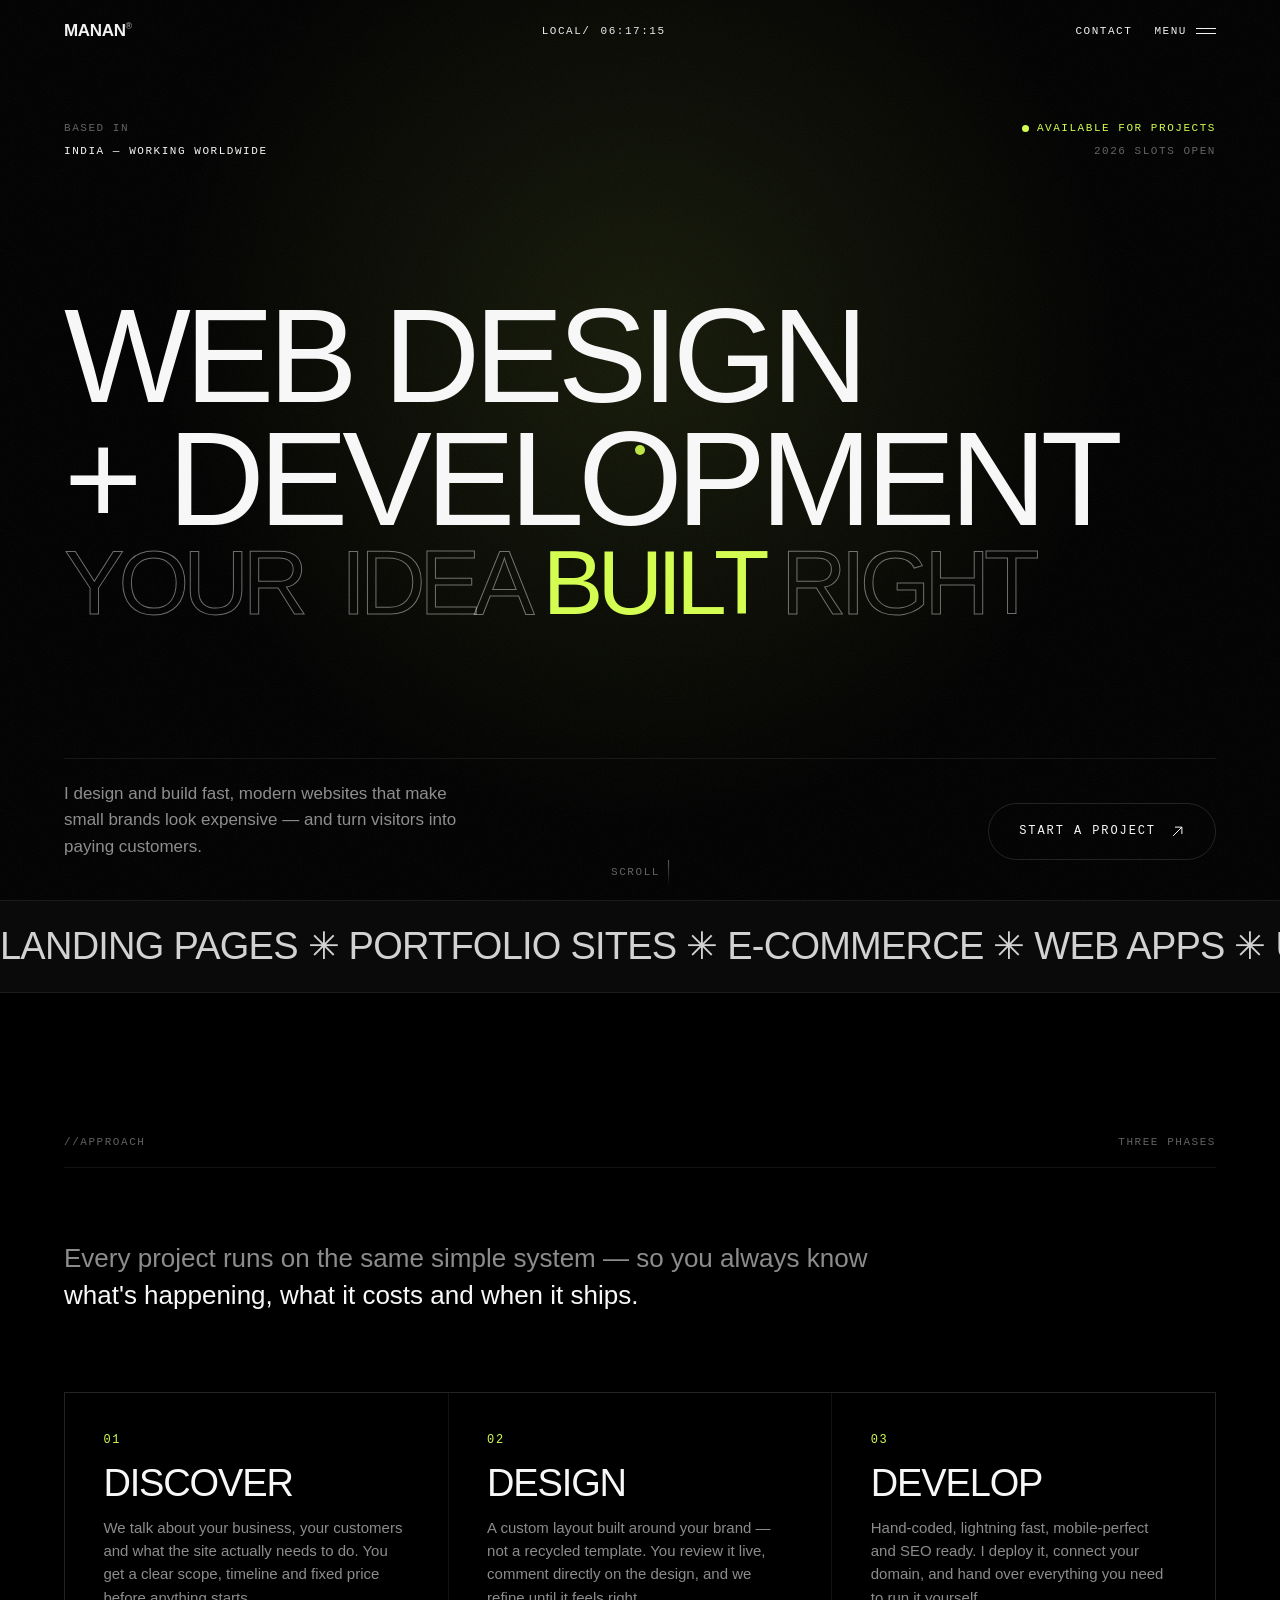
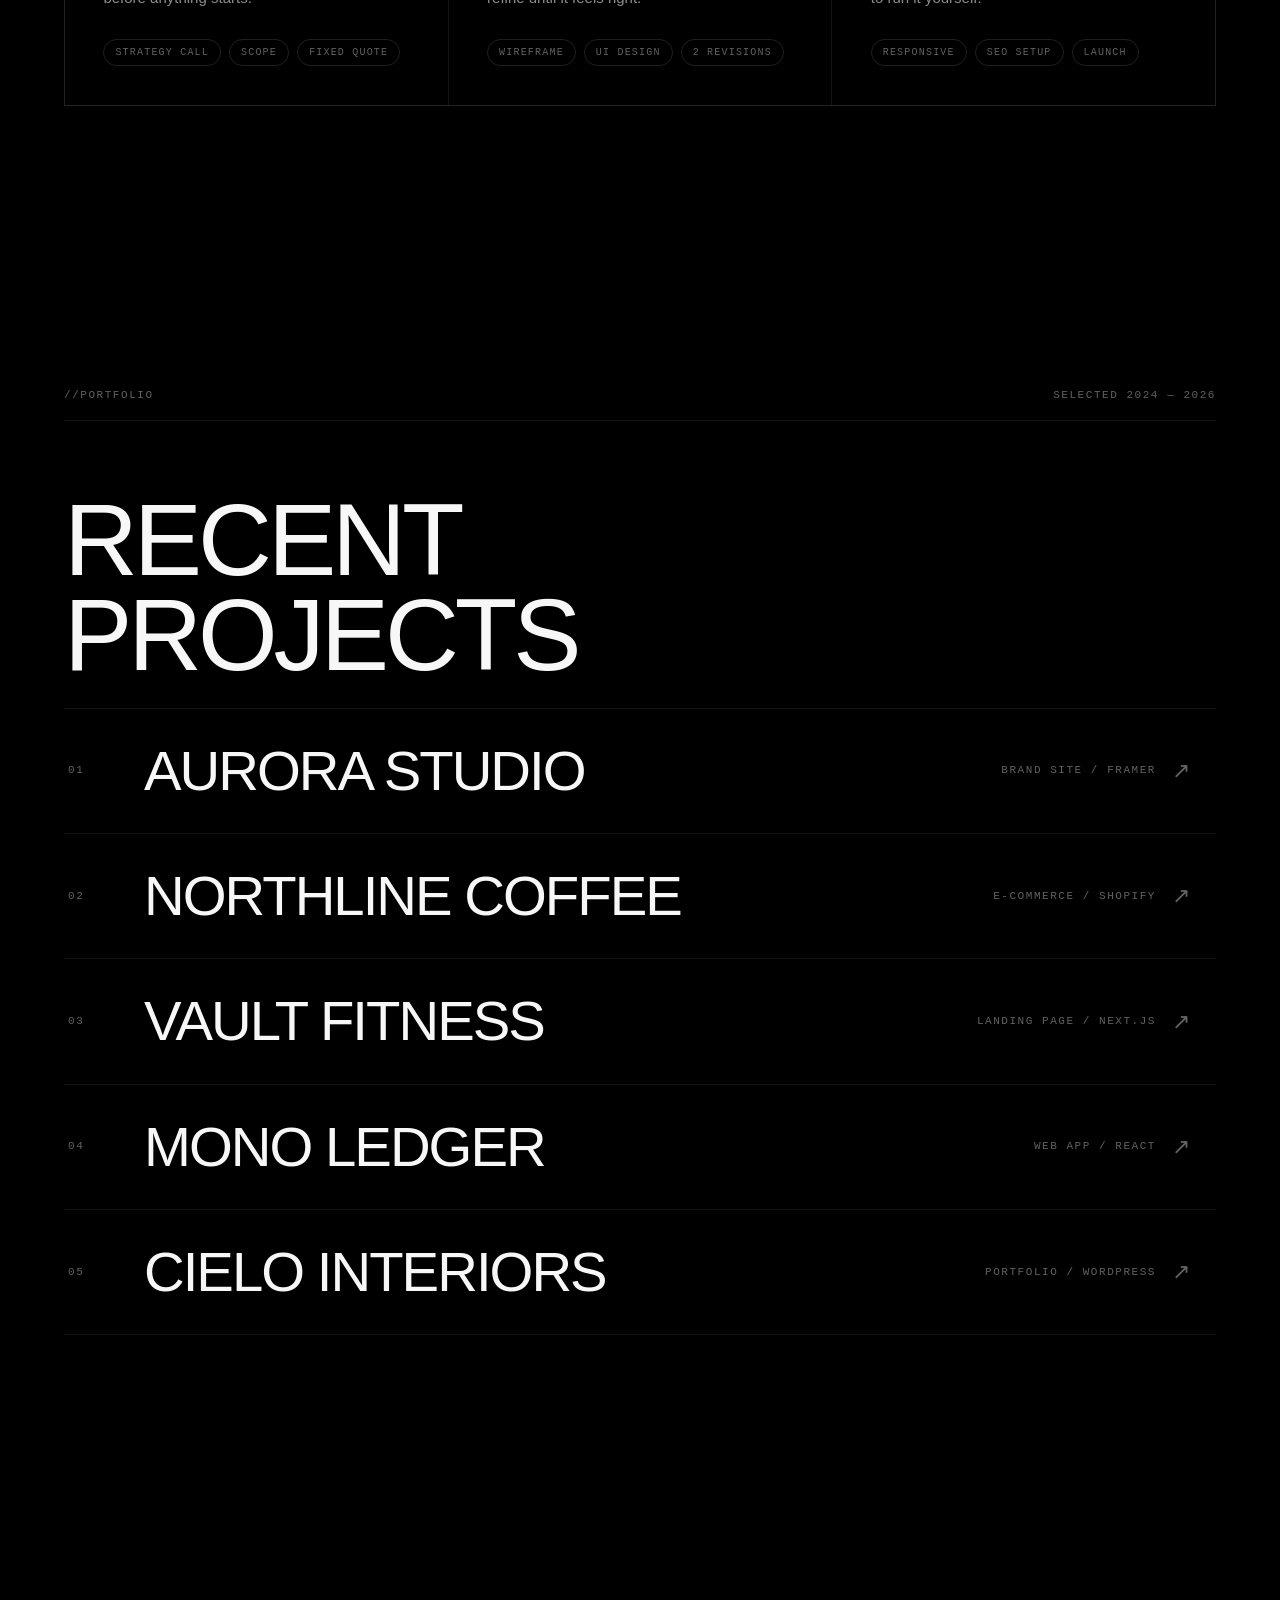
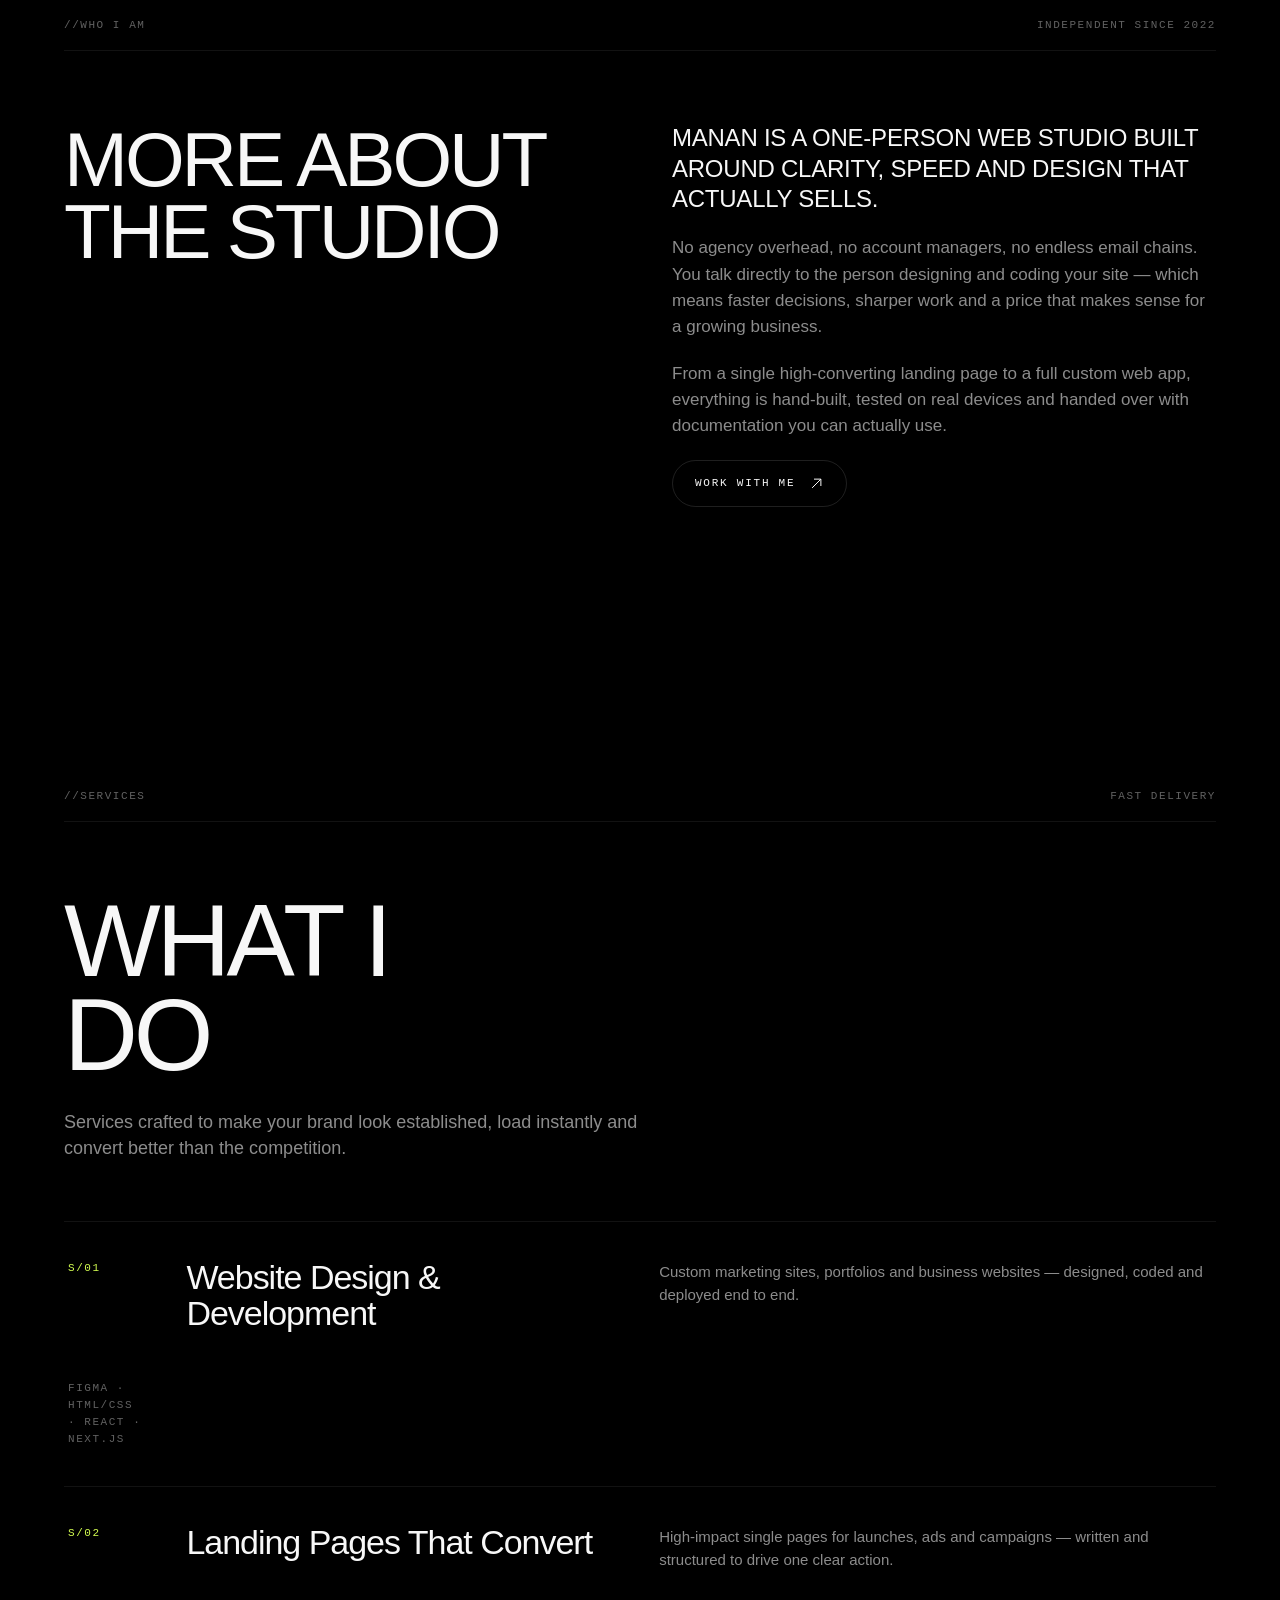
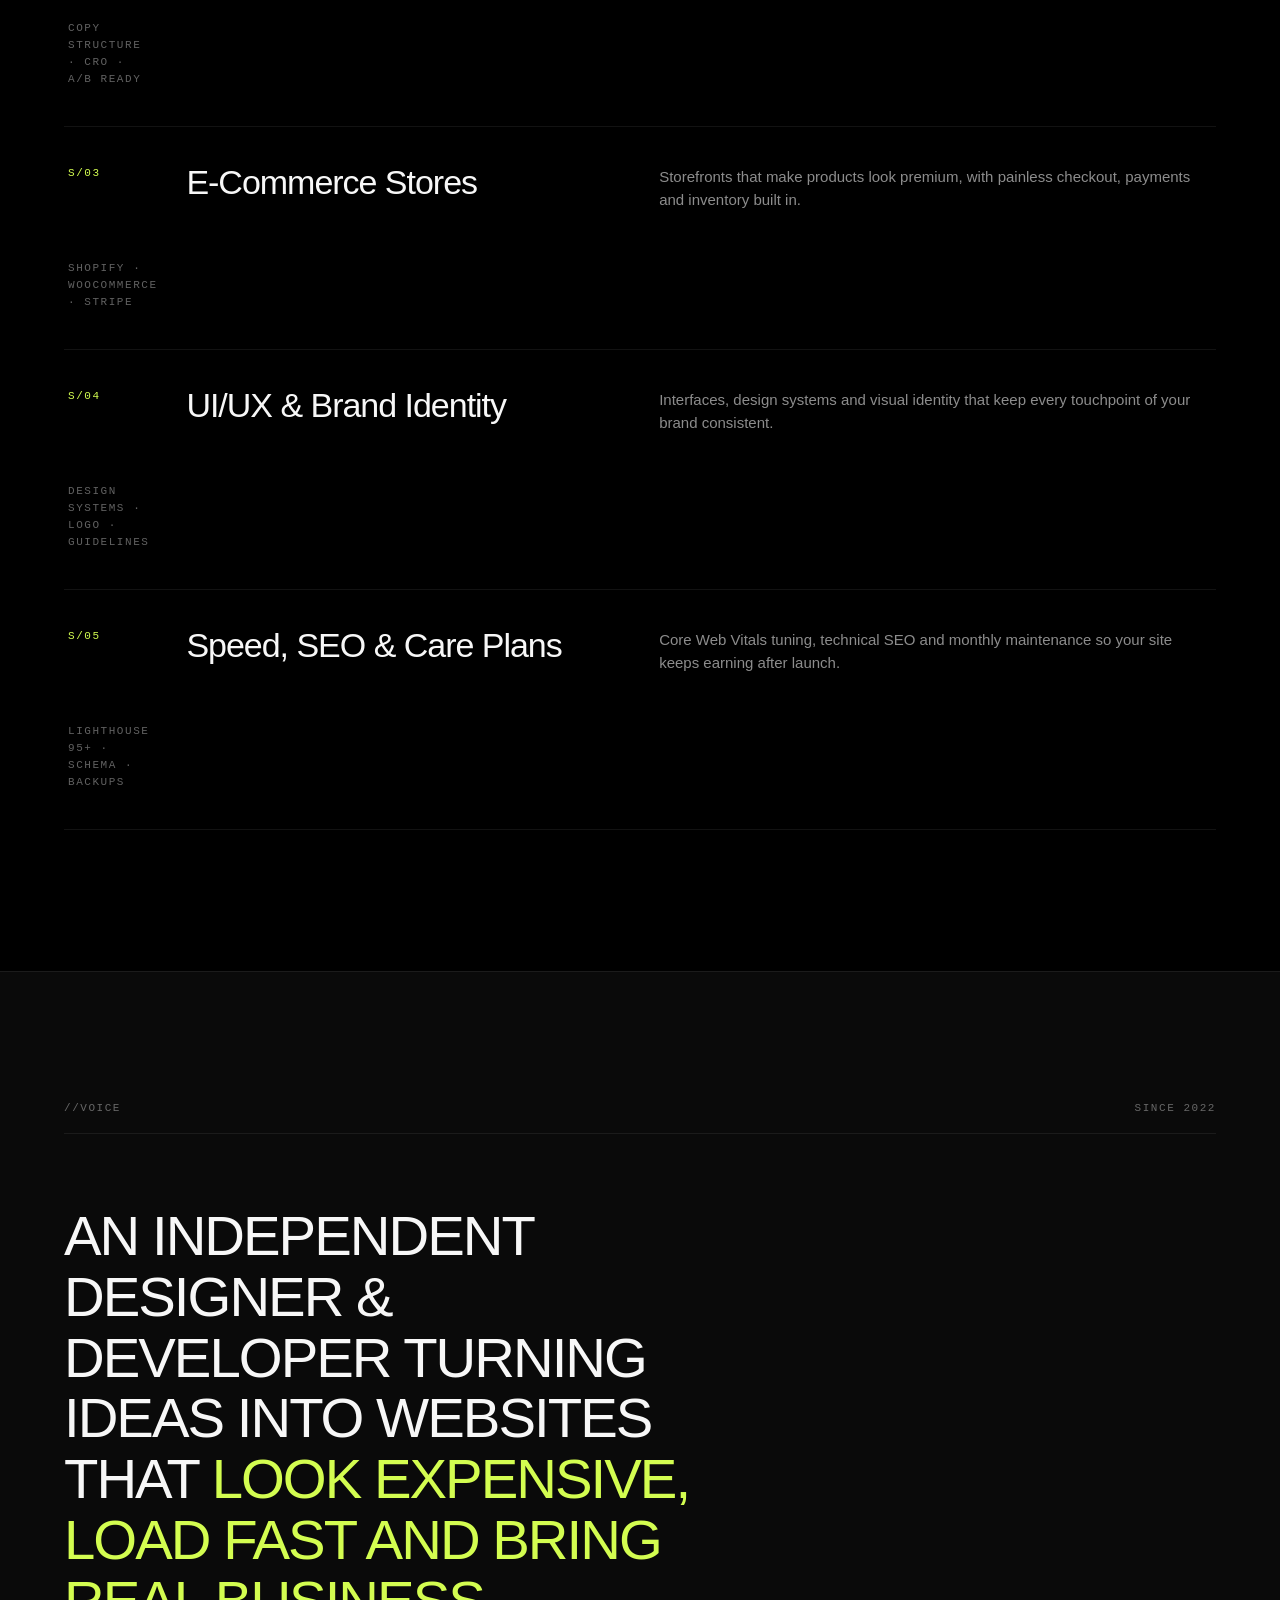
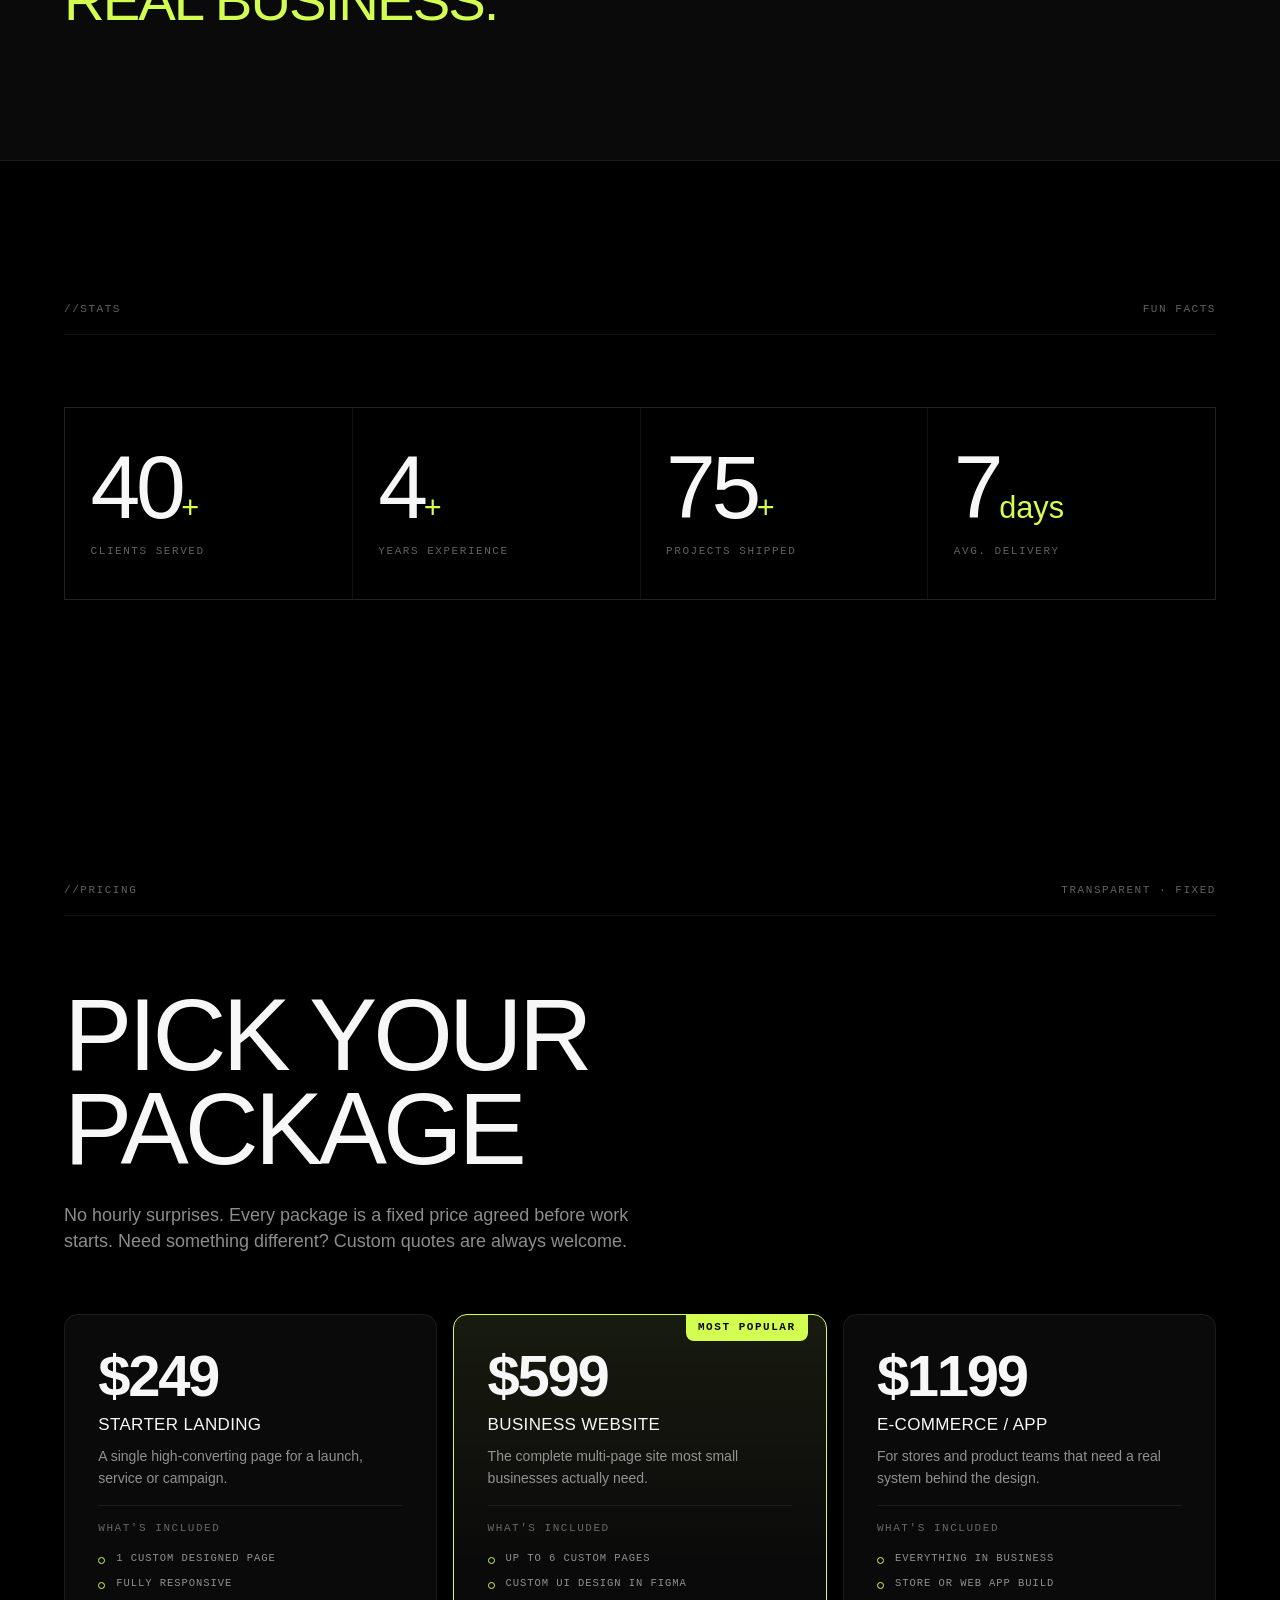
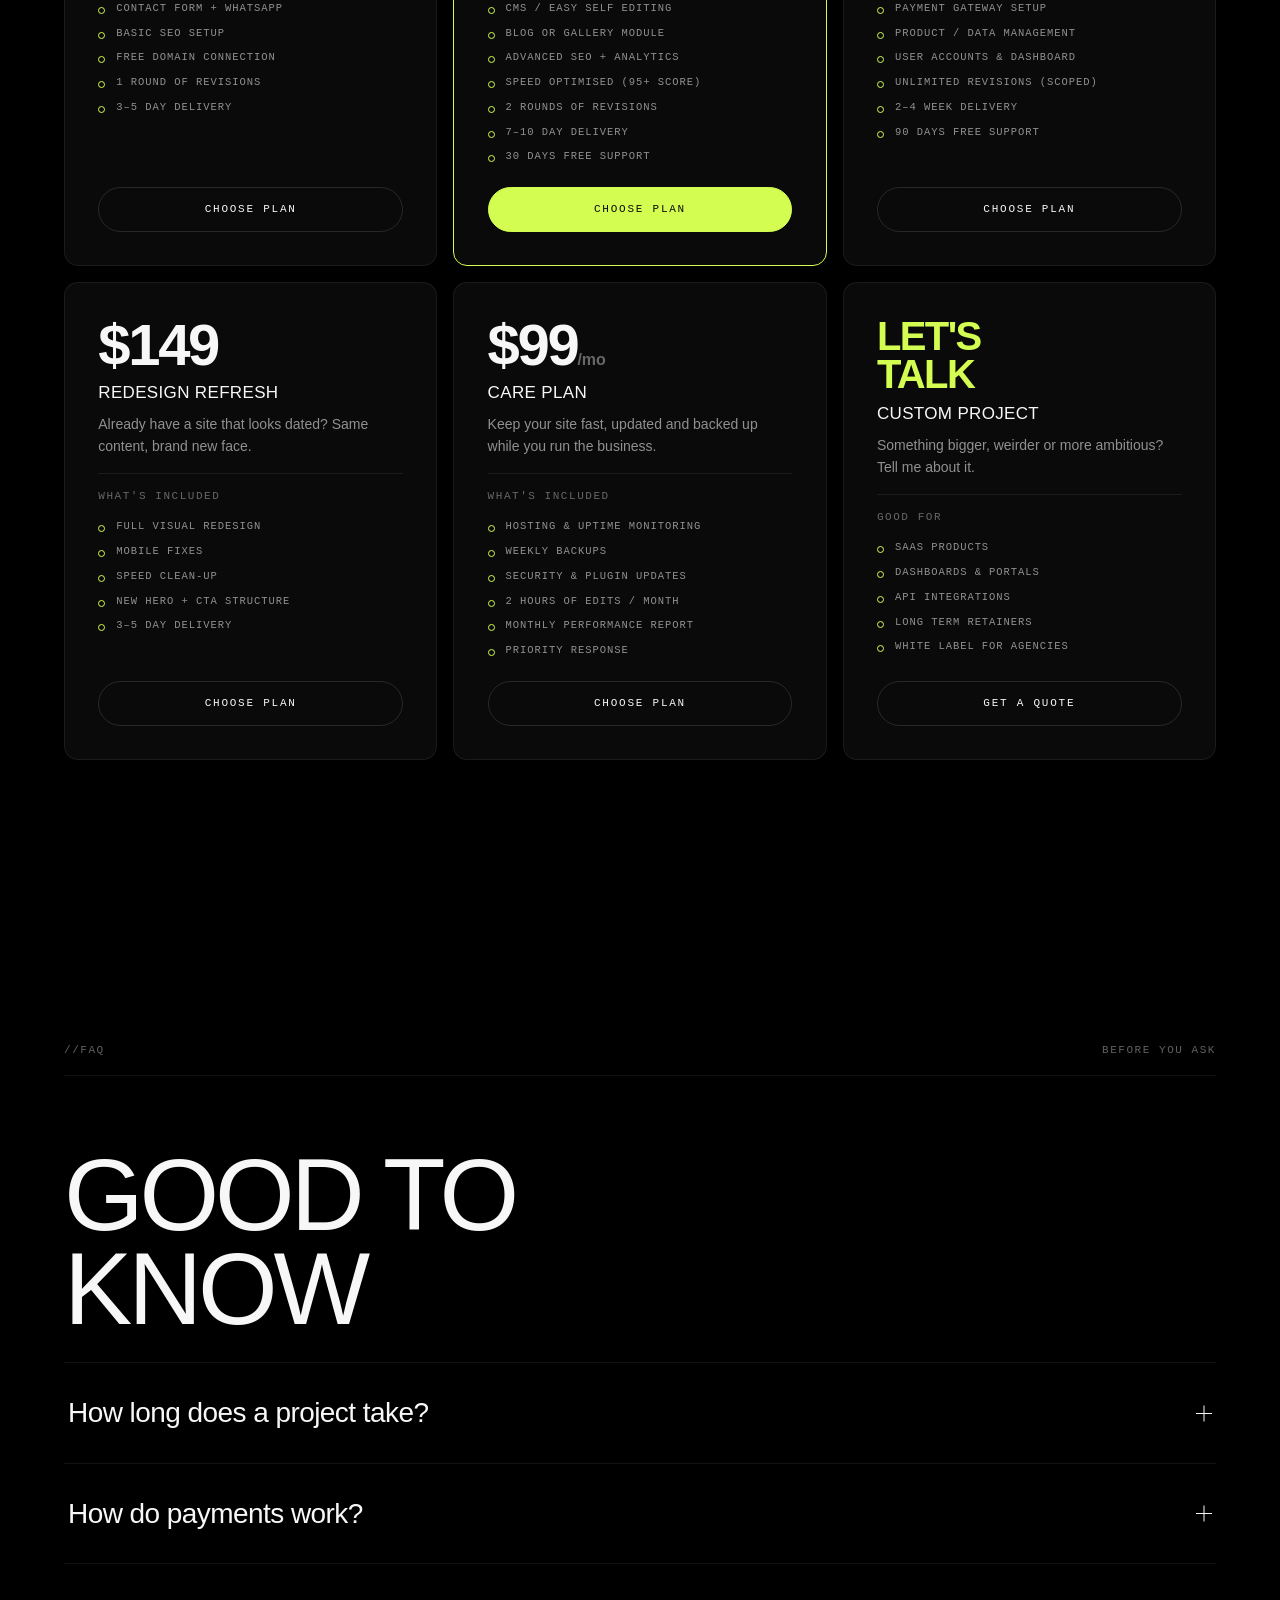
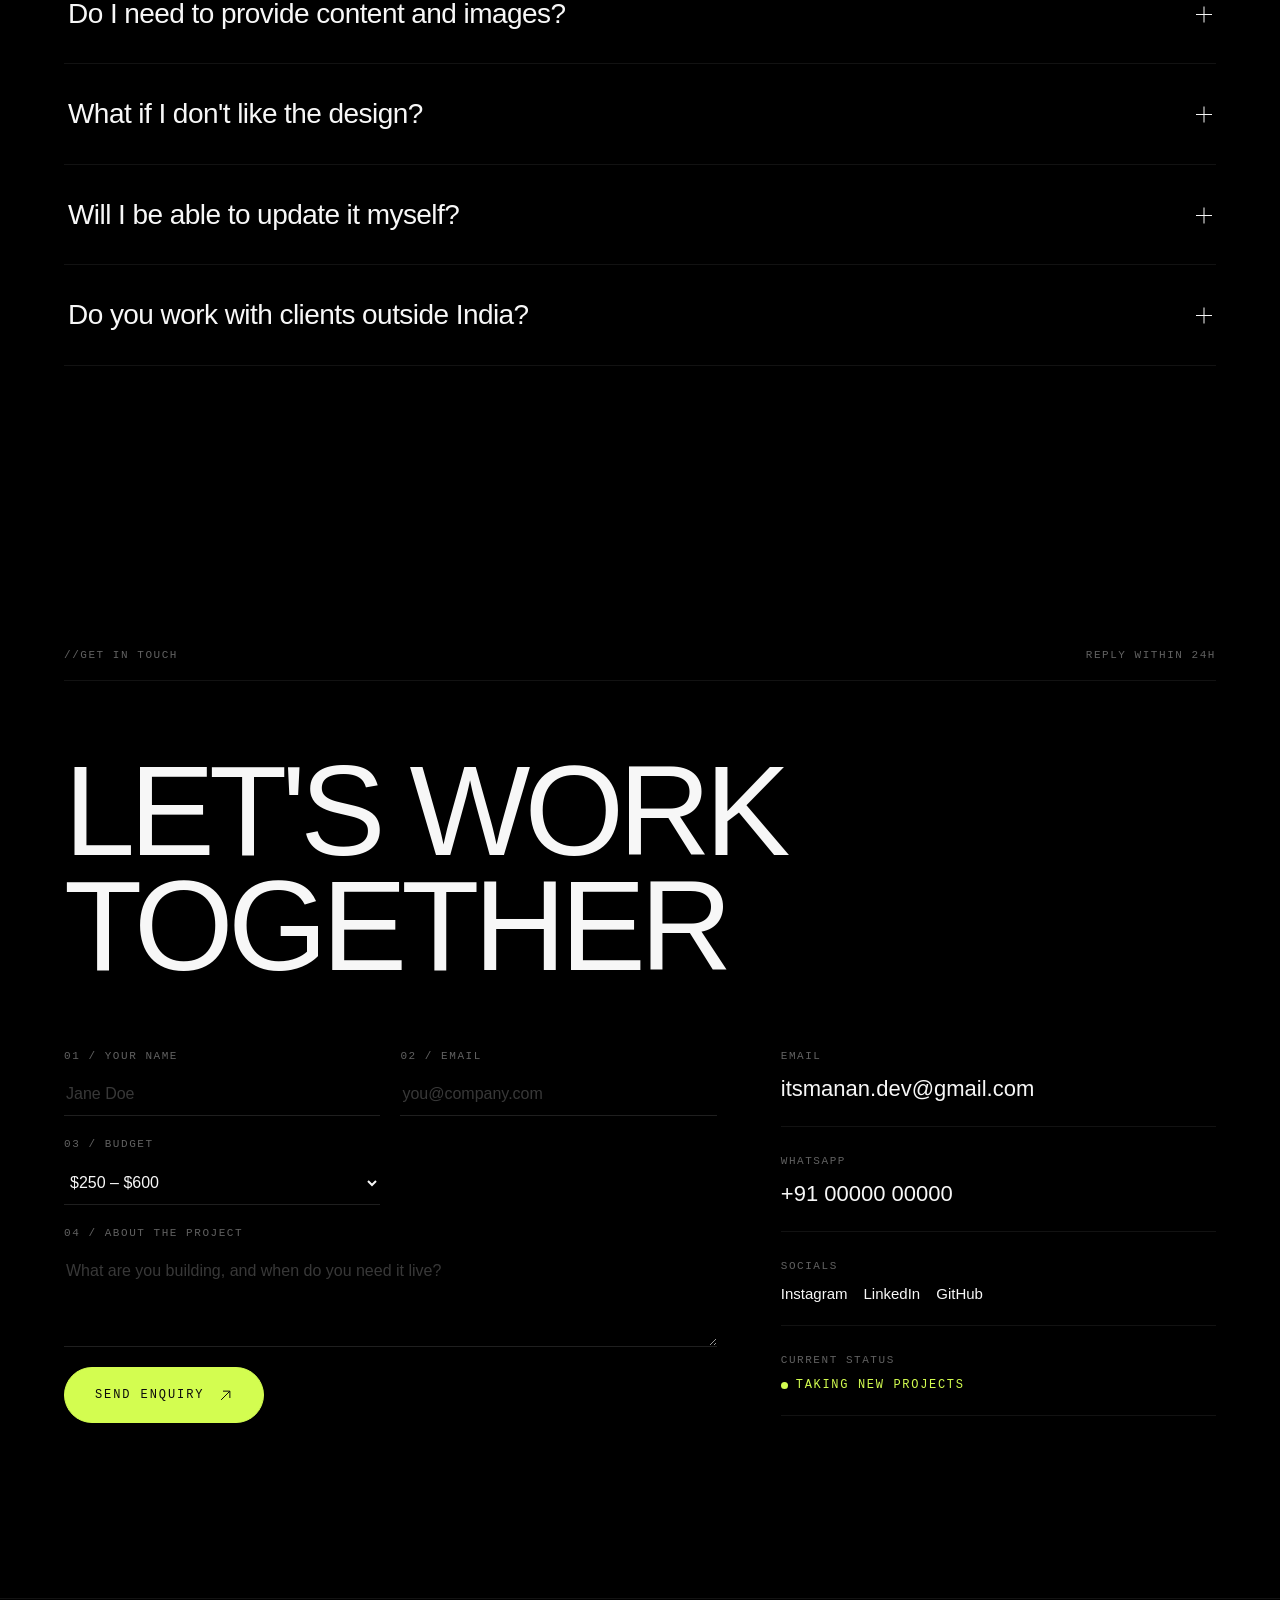
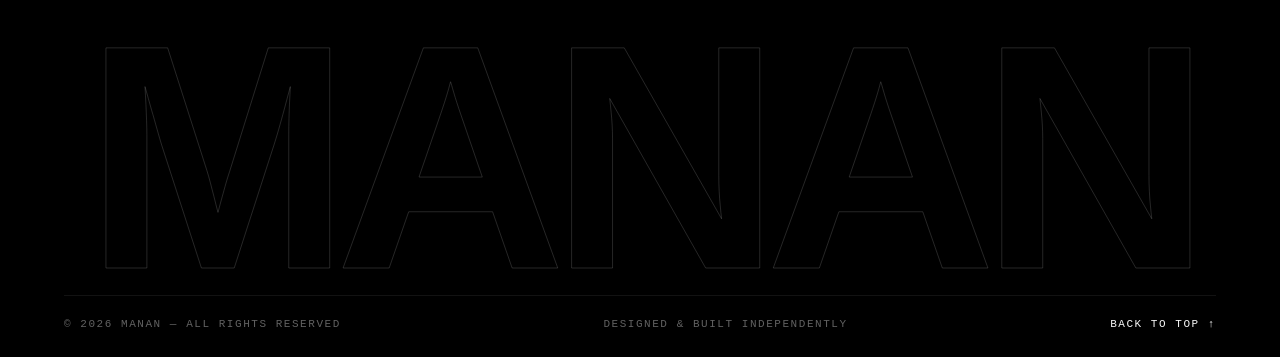
==== index.html @ 70798528 "Add SVG monogram favicon Inline data-URI icon, no extra request. Uses the accent colour so the brows" ====
<!DOCTYPE html>
<html lang="en">
<head>
<meta charset="UTF-8" />
<meta name="viewport" content="width=device-width, initial-scale=1" />
<title>MANAN — Web Design + Development Studio</title>
<meta name="description" content="Independent web design and development studio. Custom websites, landing pages and web apps built to convert. Available for freelance projects worldwide." />
<meta name="theme-color" content="#000000" />
<link rel="icon" href="data:image/svg+xml,%3Csvg xmlns='http://www.w3.org/2000/svg' viewBox='0 0 100 100'%3E%3Crect width='100' height='100' rx='22' fill='%23000000'/%3E%3Cpath d='M22 74V26l28 32 28-32v48' fill='none' stroke='%23d3fd50' stroke-width='11' stroke-linejoin='round' stroke-linecap='round'/%3E%3C/svg%3E" />

<!-- Open Graph / social preview -->
<meta property="og:title" content="MANAN — Web Design + Development Studio" />
<meta property="og:description" content="Custom websites, landing pages and web apps built to convert. Available for freelance projects worldwide." />
<meta property="og:type" content="website" />

<link rel="preconnect" href="https://api.fontshare.com" />
<link rel="stylesheet" href="https://api.fontshare.com/v2/css?f[]=clash-display@400,500,600,700&f[]=satoshi@300,400,500,700&display=swap" />
<link rel="stylesheet" href="css/style.css" />
</head>
<body>

<!-- ══════════════ PRELOADER ══════════════ -->
<div class="preloader" id="preloader">
  <div class="preloader__inner">
    <span class="preloader__label">LOADING EXPERIENCE</span>
    <span class="preloader__count" id="preCount">0</span>
  </div>
  <div class="preloader__bar"><i id="preBar"></i></div>
</div>

<!-- ══════════════ CUSTOM CURSOR ══════════════ -->
<div class="cursor" id="cursor"><span id="cursorLabel"></span></div>

<!-- ══════════════ NAV ══════════════ -->
<header class="nav" id="nav">
  <div class="nav__left">
    <a href="#home" class="brand" data-cursor="home">MANAN<span>®</span></a>
  </div>
  <div class="nav__mid">
    <span class="mono">LOCAL/</span>
    <span class="mono" id="clock">00:00:00</span>
  </div>
  <div class="nav__right">
    <a href="#contact" class="nav__cta mono">CONTACT</a>
    <button class="menu-btn" id="menuBtn" aria-label="Open menu">
      <span class="mono menu-btn__txt">MENU</span>
      <span class="menu-btn__bars"><i></i><i></i></span>
    </button>
  </div>
</header>

<!-- ══════════════ FULLSCREEN MENU ══════════════ -->
<div class="menu" id="menu">
  <nav class="menu__list">
    <a href="#home"     class="menu__link"><span class="mono">01</span> HOME</a>
    <a href="#approach" class="menu__link"><span class="mono">02</span> APPROACH</a>
    <a href="#work"     class="menu__link"><span class="mono">03</span> WORK</a>
    <a href="#services" class="menu__link"><span class="mono">04</span> SERVICES</a>
    <a href="#pricing"  class="menu__link"><span class="mono">05</span> PRICING</a>
    <a href="#contact"  class="menu__link"><span class="mono">06</span> CONTACT</a>
  </nav>
  <div class="menu__foot">
    <div>
      <p class="mono dim">GET IN TOUCH</p>
      <a href="mailto:itsmanan.dev@gmail.com" class="menu__mail">itsmanan.dev@gmail.com</a>
    </div>
    <div class="menu__socials">
      <a href="#" target="_blank" rel="noopener">INSTAGRAM</a>
      <a href="#" target="_blank" rel="noopener">LINKEDIN</a>
      <a href="#" target="_blank" rel="noopener">GITHUB</a>
      <a href="#" target="_blank" rel="noopener">DRIBBBLE</a>
    </div>
  </div>
</div>

<main>

<!-- ══════════════ HERO ══════════════ -->
<section class="hero" id="home">
  <div class="hero__grain"></div>
  <div class="hero__glow"></div>

  <div class="hero__meta">
    <div class="hero__meta-item">
      <span class="mono dim">BASED IN</span>
      <span class="mono">INDIA — WORKING WORLDWIDE</span>
    </div>
    <div class="hero__meta-item hero__meta-item--right">
      <span class="status"><i></i>AVAILABLE FOR PROJECTS</span>
      <span class="mono dim">2026 SLOTS OPEN</span>
    </div>
  </div>

  <h1 class="hero__title">
    <span class="line"><span class="line__in">WEB DESIGN</span></span>
    <span class="line"><span class="line__in">+ DEVELOPMENT</span></span>
    <span class="line line--out"><span class="line__in">YOUR&nbsp; IDEA <em>BUILT</em> RIGHT</span></span>
  </h1>

  <div class="hero__bottom">
    <p class="hero__blurb reveal">
      I design and build fast, modern websites that make small brands look
      expensive — and turn visitors into paying customers.
    </p>
    <a href="#contact" class="btn btn--big" data-cursor="let's talk">
      <span>START A PROJECT</span>
      <svg viewBox="0 0 24 24" fill="none"><path d="M5 19L19 5M19 5H8M19 5v11" stroke="currentColor" stroke-width="1.6"/></svg>
    </a>
  </div>

  <div class="scroll-hint mono">SCROLL <i></i></div>
</section>

<!-- ══════════════ MARQUEE ══════════════ -->
<div class="marquee" aria-hidden="true">
  <div class="marquee__track">
    <span>LANDING PAGES ✳ PORTFOLIO SITES ✳ E‑COMMERCE ✳ WEB APPS ✳ UI/UX DESIGN ✳ SEO &amp; SPEED ✳ MAINTENANCE ✳</span>
    <span>LANDING PAGES ✳ PORTFOLIO SITES ✳ E‑COMMERCE ✳ WEB APPS ✳ UI/UX DESIGN ✳ SEO &amp; SPEED ✳ MAINTENANCE ✳</span>
  </div>
</div>

<!-- ══════════════ APPROACH ══════════════ -->
<section class="section approach" id="approach">
  <div class="sec-head">
    <span class="mono dim">//APPROACH</span>
    <span class="mono dim">THREE PHASES</span>
  </div>

  <p class="lead reveal">
    Every project runs on the same simple system — so you always know
    <em>what's happening, what it costs and when it ships.</em>
  </p>

  <div class="phases">
    <article class="phase reveal" data-cursor="01">
      <span class="phase__num mono">01</span>
      <h3>DISCOVER</h3>
      <p>We talk about your business, your customers and what the site actually needs to do. You get a clear scope, timeline and fixed price before anything starts.</p>
      <ul class="phase__tags"><li>STRATEGY CALL</li><li>SCOPE</li><li>FIXED QUOTE</li></ul>
    </article>
    <article class="phase reveal" data-cursor="02">
      <span class="phase__num mono">02</span>
      <h3>DESIGN</h3>
      <p>A custom layout built around your brand — not a recycled template. You review it live, comment directly on the design, and we refine until it feels right.</p>
      <ul class="phase__tags"><li>WIREFRAME</li><li>UI DESIGN</li><li>2 REVISIONS</li></ul>
    </article>
    <article class="phase reveal" data-cursor="03">
      <span class="phase__num mono">03</span>
      <h3>DEVELOP</h3>
      <p>Hand-coded, lightning fast, mobile-perfect and SEO ready. I deploy it, connect your domain, and hand over everything you need to run it yourself.</p>
      <ul class="phase__tags"><li>RESPONSIVE</li><li>SEO SETUP</li><li>LAUNCH</li></ul>
    </article>
  </div>
</section>

<!-- ══════════════ WORK ══════════════ -->
<section class="section work" id="work">
  <div class="sec-head">
    <span class="mono dim">//PORTFOLIO</span>
    <span class="mono dim">SELECTED 2024 — 2026</span>
  </div>
  <h2 class="sec-title reveal">RECENT<br>PROJECTS</h2>

  <div class="projects" id="projects">
    <a href="#contact" class="project reveal" data-img="1">
      <span class="project__idx mono">01</span>
      <span class="project__name">Aurora Studio</span>
      <span class="project__tag mono">BRAND SITE / FRAMER</span>
      <span class="project__arrow">↗</span>
    </a>
    <a href="#contact" class="project reveal" data-img="2">
      <span class="project__idx mono">02</span>
      <span class="project__name">Northline Coffee</span>
      <span class="project__tag mono">E‑COMMERCE / SHOPIFY</span>
      <span class="project__arrow">↗</span>
    </a>
    <a href="#contact" class="project reveal" data-img="3">
      <span class="project__idx mono">03</span>
      <span class="project__name">Vault Fitness</span>
      <span class="project__tag mono">LANDING PAGE / NEXT.JS</span>
      <span class="project__arrow">↗</span>
    </a>
    <a href="#contact" class="project reveal" data-img="4">
      <span class="project__idx mono">04</span>
      <span class="project__name">Mono Ledger</span>
      <span class="project__tag mono">WEB APP / REACT</span>
      <span class="project__arrow">↗</span>
    </a>
    <a href="#contact" class="project reveal" data-img="5">
      <span class="project__idx mono">05</span>
      <span class="project__name">Cielo Interiors</span>
      <span class="project__tag mono">PORTFOLIO / WORDPRESS</span>
      <span class="project__arrow">↗</span>
    </a>
  </div>

  <!-- floating hover preview -->
  <div class="proj-preview" id="projPreview"><div class="proj-preview__inner"></div></div>
</section>

<!-- ══════════════ ABOUT ══════════════ -->
<section class="section about" id="about">
  <div class="sec-head">
    <span class="mono dim">//WHO I AM</span>
    <span class="mono dim">INDEPENDENT SINCE 2022</span>
  </div>

  <div class="about__grid">
    <h2 class="about__title reveal">MORE ABOUT<br>THE STUDIO</h2>
    <div class="about__body">
      <p class="reveal"><strong>MANAN IS A ONE-PERSON WEB STUDIO BUILT AROUND CLARITY, SPEED AND DESIGN THAT ACTUALLY SELLS.</strong></p>
      <p class="reveal">No agency overhead, no account managers, no endless email chains. You talk directly to the person designing and coding your site — which means faster decisions, sharper work and a price that makes sense for a growing business.</p>
      <p class="reveal">From a single high-converting landing page to a full custom web app, everything is hand-built, tested on real devices and handed over with documentation you can actually use.</p>
      <a href="#contact" class="btn reveal" data-cursor="say hi"><span>WORK WITH ME</span><svg viewBox="0 0 24 24" fill="none"><path d="M5 19L19 5M19 5H8M19 5v11" stroke="currentColor" stroke-width="1.6"/></svg></a>
    </div>
  </div>
</section>

<!-- ══════════════ SERVICES ══════════════ -->
<section class="section services" id="services">
  <div class="sec-head">
    <span class="mono dim">//SERVICES</span>
    <span class="mono dim">FAST DELIVERY</span>
  </div>
  <h2 class="sec-title reveal">WHAT I<br>DO</h2>
  <p class="lead lead--sm reveal">Services crafted to make your brand look established, load instantly and convert better than the competition.</p>

  <div class="services__list">
    <article class="service reveal">
      <span class="service__num mono">S/01</span>
      <h3>Website Design &amp; Development</h3>
      <p>Custom marketing sites, portfolios and business websites — designed, coded and deployed end to end.</p>
      <span class="service__meta mono">FIGMA · HTML/CSS · REACT · NEXT.JS</span>
    </article>
    <article class="service reveal">
      <span class="service__num mono">S/02</span>
      <h3>Landing Pages That Convert</h3>
      <p>High-impact single pages for launches, ads and campaigns — written and structured to drive one clear action.</p>
      <span class="service__meta mono">COPY STRUCTURE · CRO · A/B READY</span>
    </article>
    <article class="service reveal">
      <span class="service__num mono">S/03</span>
      <h3>E‑Commerce Stores</h3>
      <p>Storefronts that make products look premium, with painless checkout, payments and inventory built in.</p>
      <span class="service__meta mono">SHOPIFY · WOOCOMMERCE · STRIPE</span>
    </article>
    <article class="service reveal">
      <span class="service__num mono">S/04</span>
      <h3>UI/UX &amp; Brand Identity</h3>
      <p>Interfaces, design systems and visual identity that keep every touchpoint of your brand consistent.</p>
      <span class="service__meta mono">DESIGN SYSTEMS · LOGO · GUIDELINES</span>
    </article>
    <article class="service reveal">
      <span class="service__num mono">S/05</span>
      <h3>Speed, SEO &amp; Care Plans</h3>
      <p>Core Web Vitals tuning, technical SEO and monthly maintenance so your site keeps earning after launch.</p>
      <span class="service__meta mono">LIGHTHOUSE 95+ · SCHEMA · BACKUPS</span>
    </article>
  </div>
</section>

<!-- ══════════════ STATEMENT ══════════════ -->
<section class="statement">
  <div class="sec-head">
    <span class="mono dim">//VOICE</span>
    <span class="mono dim">SINCE 2022</span>
  </div>
  <p class="statement__text reveal">
    AN INDEPENDENT DESIGNER &amp; DEVELOPER TURNING IDEAS INTO WEBSITES THAT
    <em>LOOK EXPENSIVE, LOAD FAST AND BRING REAL BUSINESS.</em>
  </p>
</section>

<!-- ══════════════ STATS ══════════════ -->
<section class="section stats" id="stats">
  <div class="sec-head">
    <span class="mono dim">//STATS</span>
    <span class="mono dim">FUN FACTS</span>
  </div>
  <div class="stats__grid">
    <div class="stat reveal"><span class="stat__num" data-count="40">0</span><span class="stat__plus">+</span><p class="mono">CLIENTS SERVED</p></div>
    <div class="stat reveal"><span class="stat__num" data-count="4">0</span><span class="stat__plus">+</span><p class="mono">YEARS EXPERIENCE</p></div>
    <div class="stat reveal"><span class="stat__num" data-count="75">0</span><span class="stat__plus">+</span><p class="mono">PROJECTS SHIPPED</p></div>
    <div class="stat reveal"><span class="stat__num" data-count="7">0</span><span class="stat__plus">days</span><p class="mono">AVG. DELIVERY</p></div>
  </div>
</section>

<!-- ══════════════ PRICING ══════════════ -->
<section class="section pricing" id="pricing">
  <div class="sec-head">
    <span class="mono dim">//PRICING</span>
    <span class="mono dim">TRANSPARENT · FIXED</span>
  </div>
  <h2 class="sec-title reveal">PICK YOUR<br>PACKAGE</h2>
  <p class="lead lead--sm reveal">No hourly surprises. Every package is a fixed price agreed before work starts. Need something different? Custom quotes are always welcome.</p>

  <div class="plans">

    <article class="plan reveal">
      <div class="plan__top">
        <span class="plan__price">$249</span>
        <h3>STARTER LANDING</h3>
        <p>A single high-converting page for a launch, service or campaign.</p>
      </div>
      <span class="mono dim plan__inc">What's included</span>
      <ul>
        <li>1 CUSTOM DESIGNED PAGE</li>
        <li>FULLY RESPONSIVE</li>
        <li>CONTACT FORM + WHATSAPP</li>
        <li>BASIC SEO SETUP</li>
        <li>FREE DOMAIN CONNECTION</li>
        <li>1 ROUND OF REVISIONS</li>
        <li>3–5 DAY DELIVERY</li>
      </ul>
      <a href="#contact" class="plan__btn">CHOOSE PLAN</a>
    </article>

    <article class="plan plan--pro reveal">
      <span class="plan__badge mono">MOST POPULAR</span>
      <div class="plan__top">
        <span class="plan__price">$599</span>
        <h3>BUSINESS WEBSITE</h3>
        <p>The complete multi-page site most small businesses actually need.</p>
      </div>
      <span class="mono dim plan__inc">What's included</span>
      <ul>
        <li>UP TO 6 CUSTOM PAGES</li>
        <li>CUSTOM UI DESIGN IN FIGMA</li>
        <li>CMS / EASY SELF EDITING</li>
        <li>BLOG OR GALLERY MODULE</li>
        <li>ADVANCED SEO + ANALYTICS</li>
        <li>SPEED OPTIMISED (95+ SCORE)</li>
        <li>2 ROUNDS OF REVISIONS</li>
        <li>7–10 DAY DELIVERY</li>
        <li>30 DAYS FREE SUPPORT</li>
      </ul>
      <a href="#contact" class="plan__btn">CHOOSE PLAN</a>
    </article>

    <article class="plan reveal">
      <div class="plan__top">
        <span class="plan__price">$1199</span>
        <h3>E‑COMMERCE / APP</h3>
        <p>For stores and product teams that need a real system behind the design.</p>
      </div>
      <span class="mono dim plan__inc">What's included</span>
      <ul>
        <li>EVERYTHING IN BUSINESS</li>
        <li>STORE OR WEB APP BUILD</li>
        <li>PAYMENT GATEWAY SETUP</li>
        <li>PRODUCT / DATA MANAGEMENT</li>
        <li>USER ACCOUNTS &amp; DASHBOARD</li>
        <li>UNLIMITED REVISIONS (SCOPED)</li>
        <li>2–4 WEEK DELIVERY</li>
        <li>90 DAYS FREE SUPPORT</li>
      </ul>
      <a href="#contact" class="plan__btn">CHOOSE PLAN</a>
    </article>

    <article class="plan reveal">
      <div class="plan__top">
        <span class="plan__price">$149</span>
        <h3>REDESIGN REFRESH</h3>
        <p>Already have a site that looks dated? Same content, brand new face.</p>
      </div>
      <span class="mono dim plan__inc">What's included</span>
      <ul>
        <li>FULL VISUAL REDESIGN</li>
        <li>MOBILE FIXES</li>
        <li>SPEED CLEAN-UP</li>
        <li>NEW HERO + CTA STRUCTURE</li>
        <li>3–5 DAY DELIVERY</li>
      </ul>
      <a href="#contact" class="plan__btn">CHOOSE PLAN</a>
    </article>

    <article class="plan reveal">
      <div class="plan__top">
        <span class="plan__price">$99<span class="plan__per">/mo</span></span>
        <h3>CARE PLAN</h3>
        <p>Keep your site fast, updated and backed up while you run the business.</p>
      </div>
      <span class="mono dim plan__inc">What's included</span>
      <ul>
        <li>HOSTING &amp; UPTIME MONITORING</li>
        <li>WEEKLY BACKUPS</li>
        <li>SECURITY &amp; PLUGIN UPDATES</li>
        <li>2 HOURS OF EDITS / MONTH</li>
        <li>MONTHLY PERFORMANCE REPORT</li>
        <li>PRIORITY RESPONSE</li>
      </ul>
      <a href="#contact" class="plan__btn">CHOOSE PLAN</a>
    </article>

    <article class="plan plan--custom reveal">
      <div class="plan__top">
        <span class="plan__price">LET'S<br>TALK</span>
        <h3>CUSTOM PROJECT</h3>
        <p>Something bigger, weirder or more ambitious? Tell me about it.</p>
      </div>
      <span class="mono dim plan__inc">Good for</span>
      <ul>
        <li>SAAS PRODUCTS</li>
        <li>DASHBOARDS &amp; PORTALS</li>
        <li>API INTEGRATIONS</li>
        <li>LONG TERM RETAINERS</li>
        <li>WHITE LABEL FOR AGENCIES</li>
      </ul>
      <a href="#contact" class="plan__btn">GET A QUOTE</a>
    </article>

  </div>
</section>

<!-- ══════════════ PROCESS / FAQ ══════════════ -->
<section class="section faq" id="faq">
  <div class="sec-head">
    <span class="mono dim">//FAQ</span>
    <span class="mono dim">BEFORE YOU ASK</span>
  </div>
  <h2 class="sec-title reveal">GOOD TO<br>KNOW</h2>

  <div class="faq__list">
    <details class="faq__item reveal">
      <summary>How long does a project take?<i></i></summary>
      <p>A landing page usually ships in 3–5 days, a full business website in 7–10 days, and larger stores or apps in 2–4 weeks. You get a firm date in writing before we start.</p>
    </details>
    <details class="faq__item reveal">
      <summary>How do payments work?<i></i></summary>
      <p>50% to book your slot and start work, 50% before launch. For monthly care plans it's billed at the start of each month. Bank transfer, UPI, PayPal or Stripe — whatever's easiest for you.</p>
    </details>
    <details class="faq__item reveal">
      <summary>Do I need to provide content and images?<i></i></summary>
      <p>Ideally yes — you know your business best. But if you're stuck, I'll help structure the copy and source premium stock imagery so nothing holds up the launch.</p>
    </details>
    <details class="faq__item reveal">
      <summary>What if I don't like the design?<i></i></summary>
      <p>You see the design before a single line of code is written, and every package includes revision rounds. Nothing gets built until you're genuinely happy with how it looks.</p>
    </details>
    <details class="faq__item reveal">
      <summary>Will I be able to update it myself?<i></i></summary>
      <p>Yes. Business packages ship with an easy editor for text and images, plus a short walkthrough video recorded for your exact site.</p>
    </details>
    <details class="faq__item reveal">
      <summary>Do you work with clients outside India?<i></i></summary>
      <p>All the time. Most work happens over email and scheduled calls, and I keep flexible hours to overlap with US, UK and Gulf time zones.</p>
    </details>
  </div>
</section>

<!-- ══════════════ CONTACT ══════════════ -->
<section class="section contact" id="contact">
  <div class="sec-head">
    <span class="mono dim">//GET IN TOUCH</span>
    <span class="mono dim">REPLY WITHIN 24H</span>
  </div>

  <h2 class="contact__title reveal">LET'S WORK<br>TOGETHER</h2>

  <div class="contact__grid">
    <form class="form" id="contactForm" novalidate>
      <div class="field">
        <label for="name" class="mono">01 / YOUR NAME</label>
        <input type="text" id="name" name="name" placeholder="Jane Doe" required />
      </div>
      <div class="field">
        <label for="email" class="mono">02 / EMAIL</label>
        <input type="email" id="email" name="email" placeholder="you@company.com" required />
      </div>
      <div class="field">
        <label for="budget" class="mono">03 / BUDGET</label>
        <select id="budget" name="budget">
          <option>Under $250</option>
          <option selected>$250 – $600</option>
          <option>$600 – $1,200</option>
          <option>$1,200+</option>
          <option>Not sure yet</option>
        </select>
      </div>
      <div class="field field--full">
        <label for="message" class="mono">04 / ABOUT THE PROJECT</label>
        <textarea id="message" name="message" rows="4" placeholder="What are you building, and when do you need it live?" required></textarea>
      </div>
      <button type="submit" class="btn btn--big btn--fill" data-cursor="send">
        <span>SEND ENQUIRY</span>
        <svg viewBox="0 0 24 24" fill="none"><path d="M5 19L19 5M19 5H8M19 5v11" stroke="currentColor" stroke-width="1.6"/></svg>
      </button>
      <p class="form__note mono" id="formNote"></p>
    </form>

    <aside class="contact__side">
      <div class="contact__block">
        <span class="mono dim">EMAIL</span>
        <a href="mailto:itsmanan.dev@gmail.com">itsmanan.dev@gmail.com</a>
      </div>
      <div class="contact__block">
        <span class="mono dim">WHATSAPP</span>
        <a href="https://wa.me/910000000000" target="_blank" rel="noopener">+91 00000 00000</a>
      </div>
      <div class="contact__block">
        <span class="mono dim">SOCIALS</span>
        <div class="contact__socials">
          <a href="#">Instagram</a><a href="#">LinkedIn</a><a href="#">GitHub</a>
        </div>
      </div>
      <div class="contact__block">
        <span class="mono dim">CURRENT STATUS</span>
        <span class="status status--lg"><i></i>TAKING NEW PROJECTS</span>
      </div>
    </aside>
  </div>
</section>

</main>

<!-- ══════════════ FOOTER ══════════════ -->
<footer class="footer">
  <div class="footer__big" aria-hidden="true">MANAN</div>
  <div class="footer__row">
    <p class="mono dim">© <span id="year">2026</span> MANAN — ALL RIGHTS RESERVED</p>
    <p class="mono dim">DESIGNED &amp; BUILT INDEPENDENTLY</p>
    <button class="mono footer__top" id="toTop">BACK TO TOP ↑</button>
  </div>
</footer>

<script src="js/main.js"></script>
</body>
</html>
---- css/style.css ----
/* ════════════════════════════════════════════════════════════
   MANAN — Freelance Web Studio
   Edit brand colours / sizing here in :root and everything follows.
   ════════════════════════════════════════════════════════════ */

:root{
  --bg:        #000000;
  --surface:   #0a0a0a;
  --surface-2: #101010;
  --line:      rgba(255,255,255,.12);
  --line-soft: rgba(255,255,255,.07);
  --fg:        #f7f7f7;
  --muted:     rgba(255,255,255,.55);
  --dim:       rgba(255,255,255,.38);
  --accent:    #d3fd50;              /* electric lime — change to rebrand */
  --accent-ink:#0b0b0b;

  --display: "Clash Display","Clash Display Placeholder",-apple-system,sans-serif;
  --body:    "Satoshi","Satoshi Placeholder",-apple-system,Segoe UI,sans-serif;
  --mono:    ui-monospace,SFMono-Regular,"SF Mono",Menlo,monospace;

  --pad: clamp(20px, 5vw, 80px);
  --ease: cubic-bezier(.22,1,.36,1);
}

*,*::before,*::after{ box-sizing:border-box; margin:0; padding:0; }

html{ scroll-behavior:smooth; -webkit-text-size-adjust:100%; }

body{
  background:var(--bg);
  color:var(--fg);
  font-family:var(--body);
  font-weight:400;
  line-height:1.55;
  overflow-x:hidden;
  -webkit-font-smoothing:antialiased;
}
body.is-locked{ overflow:hidden; }

img{ max-width:100%; display:block; }
a{ color:inherit; text-decoration:none; }
button{ font:inherit; color:inherit; background:none; border:0; cursor:pointer; }

::selection{ background:var(--accent); color:var(--accent-ink); }

/* thin custom scrollbar */
::-webkit-scrollbar{ width:8px; }
::-webkit-scrollbar-track{ background:#000; }
::-webkit-scrollbar-thumb{ background:#222; border-radius:99px; }
::-webkit-scrollbar-thumb:hover{ background:#333; }

.mono{
  font-family:var(--mono);
  font-size:11px;
  letter-spacing:.14em;
  text-transform:uppercase;
}
.dim{ color:var(--dim); }

/* ══════════════ PRELOADER ══════════════ */
.preloader{
  position:fixed; inset:0; z-index:9999;
  background:var(--bg);
  display:flex; align-items:flex-end; justify-content:center;
  padding:var(--pad);
  transition:opacity .6s var(--ease), visibility .6s;
}
.preloader.done{ opacity:0; visibility:hidden; }
.preloader__inner{
  width:100%; display:flex; align-items:baseline; justify-content:space-between;
}
.preloader__label{
  font-family:var(--mono); font-size:11px; letter-spacing:.2em; color:var(--dim);
}
.preloader__count{
  font-family:var(--display); font-weight:500;
  font-size:clamp(60px,16vw,190px); line-height:.85; letter-spacing:-.04em;
}
.preloader__bar{
  position:absolute; left:0; right:0; bottom:0; height:2px; background:var(--line-soft);
}
.preloader__bar i{ display:block; height:100%; width:0; background:var(--accent); }

/* ══════════════ CURSOR ══════════════ */
.cursor{
  position:fixed; top:0; left:0; z-index:9000; pointer-events:none;
  width:10px; height:10px; border-radius:99px; background:var(--accent);
  display:grid; place-items:center;
  transform:translate(-50%,-50%);
  transition:width .35s var(--ease),height .35s var(--ease),background .3s;
  mix-blend-mode:difference;
}
.cursor span{
  font-family:var(--mono); font-size:10px; letter-spacing:.1em; text-transform:uppercase;
  color:var(--accent-ink); opacity:0; transition:opacity .2s; white-space:nowrap;
}
.cursor.is-active{ width:84px; height:84px; }
.cursor.is-active span{ opacity:1; }
@media (hover:none),(max-width:900px){ .cursor{ display:none; } }

/* ══════════════ NAV ══════════════ */
.nav{
  position:fixed; top:0; left:0; right:0; z-index:800;
  display:flex; align-items:center; justify-content:space-between;
  gap:16px;
  padding:18px var(--pad);
  mix-blend-mode:difference;
  transition:transform .5s var(--ease);
}
.nav.hide{ transform:translateY(-110%); }
.brand{
  font-family:var(--display); font-weight:600; font-size:17px;
  letter-spacing:-.02em; text-transform:uppercase;
}
.brand span{ font-size:9px; vertical-align:super; opacity:.6; }
.nav__mid{ display:flex; gap:10px; align-items:center; }
.nav__right{ display:flex; align-items:center; gap:22px; }
.nav__cta{ position:relative; }
.nav__cta::after{
  content:""; position:absolute; left:0; bottom:-3px; height:1px; width:100%;
  background:currentColor; transform:scaleX(0); transform-origin:right;
  transition:transform .4s var(--ease);
}
.nav__cta:hover::after{ transform:scaleX(1); transform-origin:left; }

.menu-btn{ display:flex; align-items:center; gap:9px; }
.menu-btn__bars{ display:grid; gap:4px; width:20px; }
.menu-btn__bars i{ height:1px; background:currentColor; transition:transform .4s var(--ease); }
body.menu-open .menu-btn__bars i:nth-child(1){ transform:translateY(2.5px) rotate(45deg); }
body.menu-open .menu-btn__bars i:nth-child(2){ transform:translateY(-2.5px) rotate(-45deg); }

@media (max-width:700px){ .nav__mid{ display:none; } }

/* ══════════════ FULLSCREEN MENU ══════════════ */
.menu{
  position:fixed; inset:0; z-index:790;
  background:var(--surface);
  padding:120px var(--pad) var(--pad);
  display:flex; flex-direction:column; justify-content:space-between;
  gap:40px; overflow-y:auto;
  clip-path:inset(0 0 100% 0);
  transition:clip-path .8s var(--ease);
}
body.menu-open .menu{ clip-path:inset(0 0 0 0); }
.menu__list{ display:flex; flex-direction:column; }
.menu__link{
  font-family:var(--display); font-weight:500;
  font-size:clamp(38px,8vw,96px); line-height:1.05; letter-spacing:-.03em;
  padding:6px 0; border-bottom:1px solid var(--line-soft);
  display:flex; align-items:baseline; gap:clamp(12px,3vw,40px);
  opacity:0; transform:translateY(40px);
  transition:color .3s, opacity .6s var(--ease), transform .6s var(--ease);
}
body.menu-open .menu__link{ opacity:1; transform:none; }
.menu__link span{ font-size:11px; color:var(--dim); }
.menu__link:hover{ color:var(--accent); }
.menu__foot{
  display:flex; flex-wrap:wrap; gap:24px; justify-content:space-between; align-items:flex-end;
  padding-top:24px; border-top:1px solid var(--line-soft);
}
.menu__mail{ font-family:var(--display); font-size:clamp(16px,2.4vw,26px); }
.menu__mail:hover{ color:var(--accent); }
.menu__socials{ display:flex; flex-wrap:wrap; gap:18px; font-family:var(--mono); font-size:11px; letter-spacing:.14em; }
.menu__socials a:hover{ color:var(--accent); }

/* ══════════════ HERO ══════════════ */
.hero{
  position:relative;
  min-height:100svh;
  padding:120px var(--pad) 40px;
  display:flex; flex-direction:column; justify-content:space-between;
  overflow:hidden;
}
.hero__glow{
  position:absolute; left:50%; top:38%; width:min(1100px,120vw); aspect-ratio:1;
  transform:translate(-50%,-50%);
  background:radial-gradient(circle, rgba(211,253,80,.10) 0%, rgba(211,253,80,0) 62%);
  pointer-events:none;
  animation:pulse 9s ease-in-out infinite;
}
@keyframes pulse{ 0%,100%{ opacity:.75; } 50%{ opacity:1.15; } }
.hero__grain{
  position:absolute; inset:0; pointer-events:none; opacity:.05; z-index:2;
  background-image:url("data:image/svg+xml,%3Csvg xmlns='http://www.w3.org/2000/svg' width='140' height='140'%3E%3Cfilter id='n'%3E%3CfeTurbulence type='fractalNoise' baseFrequency='.85' numOctaves='3'/%3E%3C/filter%3E%3Crect width='100%25' height='100%25' filter='url(%23n)'/%3E%3C/svg%3E");
}
.hero__meta{
  position:relative; z-index:3;
  display:flex; justify-content:space-between; flex-wrap:wrap; gap:20px;
}
.hero__meta-item{ display:flex; flex-direction:column; gap:6px; }
.hero__meta-item--right{ align-items:flex-end; text-align:right; }

.status{
  display:inline-flex; align-items:center; gap:8px;
  font-family:var(--mono); font-size:11px; letter-spacing:.14em; text-transform:uppercase;
  color:var(--accent);
}
.status i{
  width:7px; height:7px; border-radius:99px; background:var(--accent);
  box-shadow:0 0 0 0 rgba(211,253,80,.6); animation:ping 2s infinite;
}
.status--lg{ font-size:12px; }
@keyframes ping{
  0%{ box-shadow:0 0 0 0 rgba(211,253,80,.55); }
  70%{ box-shadow:0 0 0 12px rgba(211,253,80,0); }
  100%{ box-shadow:0 0 0 0 rgba(211,253,80,0); }
}

.hero__title{
  position:relative; z-index:3;
  font-family:var(--display); font-weight:500;
  font-size:clamp(40px,10.5vw,178px);
  line-height:.92; letter-spacing:-.045em; text-transform:uppercase;
  padding:clamp(28px,6vh,90px) 0;
}
.hero__title .line{ display:block; overflow:hidden; }
.hero__title .line__in{
  display:block; transform:translateY(105%);
  transition:transform 1.1s var(--ease);
}
body.loaded .hero__title .line__in{ transform:none; }
.hero__title .line:nth-child(2) .line__in{ transition-delay:.09s; }
.hero__title .line:nth-child(3) .line__in{ transition-delay:.18s; }
.hero__title .line--out{
  color:transparent; -webkit-text-stroke:1px rgba(255,255,255,.42);
  font-size:clamp(30px,7.1vw,112px); white-space:nowrap;
}
.hero__title em{ font-style:normal; color:var(--accent); -webkit-text-stroke:0; }

.hero__bottom{
  position:relative; z-index:3;
  display:flex; flex-wrap:wrap; gap:28px; align-items:flex-end; justify-content:space-between;
  border-top:1px solid var(--line-soft); padding-top:22px;
}
.hero__blurb{ max-width:44ch; color:var(--muted); font-size:clamp(14px,1.5vw,17px); }

.scroll-hint{
  position:absolute; left:50%; bottom:14px; transform:translateX(-50%);
  display:flex; align-items:center; gap:8px; color:var(--dim); z-index:3;
}
.scroll-hint i{ width:1px; height:26px; background:linear-gradient(var(--dim),transparent); animation:drop 1.8s infinite; }
@keyframes drop{ 0%{ transform:scaleY(0); transform-origin:top; } 50%{ transform:scaleY(1); transform-origin:top; } 51%{ transform-origin:bottom; } 100%{ transform:scaleY(0); transform-origin:bottom; } }
@media (max-width:900px){ .scroll-hint{ display:none; } }

/* ══════════════ BUTTONS ══════════════ */
.btn{
  display:inline-flex; align-items:center; gap:14px;
  font-family:var(--mono); font-size:11px; letter-spacing:.16em; text-transform:uppercase;
  padding:14px 22px; border:1px solid var(--line);
  border-radius:99px; position:relative; overflow:hidden;
  transition:color .35s var(--ease), border-color .35s;
}
.btn svg{ width:15px; height:15px; transition:transform .4s var(--ease); }
.btn::before{
  content:""; position:absolute; inset:0; background:var(--accent);
  transform:translateY(101%); transition:transform .45s var(--ease); z-index:-1;
}
.btn span,.btn svg{ position:relative; z-index:1; }
.btn:hover{ color:var(--accent-ink); border-color:var(--accent); }
.btn:hover::before{ transform:none; }
.btn:hover svg{ transform:translate(3px,-3px); }
.btn--big{ padding:18px 30px; font-size:12px; }
.btn--fill{ background:var(--accent); color:var(--accent-ink); border-color:var(--accent); }
.btn--fill::before{ background:#fff; }

/* ══════════════ MARQUEE ══════════════ */
.marquee{
  border-block:1px solid var(--line-soft);
  padding:16px 0; overflow:hidden; background:var(--surface);
}
.marquee__track{ display:flex; width:max-content; animation:slide 34s linear infinite; }
.marquee__track span{
  font-family:var(--display); font-weight:500;
  font-size:clamp(18px,3vw,38px); letter-spacing:-.02em; text-transform:uppercase;
  padding-right:40px; white-space:nowrap; color:rgba(255,255,255,.82);
}
@keyframes slide{ to{ transform:translateX(-50%); } }

/* ══════════════ SECTION SHELL ══════════════ */
.section{ padding:clamp(70px,11vw,150px) var(--pad); position:relative; }
.sec-head{
  display:flex; justify-content:space-between; gap:16px;
  padding-bottom:16px; border-bottom:1px solid var(--line-soft); margin-bottom:clamp(36px,6vw,72px);
}
.sec-title{
  font-family:var(--display); font-weight:500;
  font-size:clamp(38px,8vw,120px); line-height:.92; letter-spacing:-.04em; text-transform:uppercase;
  margin-bottom:26px;
}
.lead{
  max-width:60ch; font-size:clamp(16px,2.1vw,26px); line-height:1.45; color:var(--muted);
  margin-bottom:clamp(40px,6vw,80px);
}
.lead em{ font-style:normal; color:var(--fg); }
.lead--sm{ font-size:clamp(14px,1.6vw,18px); margin-bottom:clamp(32px,5vw,60px); }

/* scroll reveal */
.reveal{ opacity:0; transform:translateY(34px); transition:opacity .9s var(--ease), transform .9s var(--ease); }
.reveal.in{ opacity:1; transform:none; }

/* ══════════════ APPROACH ══════════════ */
.phases{ display:grid; grid-template-columns:repeat(auto-fit,minmax(270px,1fr)); gap:1px; background:var(--line-soft); border:1px solid var(--line-soft); }
.phase{
  background:var(--bg); padding:clamp(24px,3vw,40px);
  display:flex; flex-direction:column; gap:14px;
  transition:background .45s var(--ease);
}
.phase:hover{ background:var(--surface-2); }
.phase__num{ color:var(--accent); font-size:12px; }
.phase h3{
  font-family:var(--display); font-weight:500; font-size:clamp(24px,3vw,38px);
  letter-spacing:-.03em; text-transform:uppercase; line-height:1;
}
.phase p{ color:var(--muted); font-size:15px; }
.phase__tags{ list-style:none; display:flex; flex-wrap:wrap; gap:8px; margin-top:auto; padding-top:16px; }
.phase__tags li{
  font-family:var(--mono); font-size:10px; letter-spacing:.12em;
  border:1px solid var(--line); border-radius:99px; padding:5px 11px; color:var(--dim);
}

/* ══════════════ WORK ══════════════ */
.projects{ border-top:1px solid var(--line-soft); }
.project{
  position:relative; display:grid;
  grid-template-columns:60px 1fr auto 40px; align-items:center; gap:16px;
  padding:clamp(20px,3vw,34px) 4px;
  border-bottom:1px solid var(--line-soft);
  transition:padding-left .45s var(--ease), color .35s;
}
.project::after{
  content:""; position:absolute; left:0; bottom:-1px; height:1px; width:100%;
  background:var(--accent); transform:scaleX(0); transform-origin:right;
  transition:transform .55s var(--ease);
}
.project:hover{ padding-left:22px; }
.project:hover::after{ transform:scaleX(1); transform-origin:left; }
.project__idx{ color:var(--dim); }
.project__name{
  font-family:var(--display); font-weight:500;
  font-size:clamp(24px,4.4vw,60px); line-height:1; letter-spacing:-.035em; text-transform:uppercase;
  transition:color .35s;
}
.project:hover .project__name{ color:var(--accent); }
.project__tag{ color:var(--dim); }
.project__arrow{ font-size:22px; opacity:.4; transition:transform .4s var(--ease), opacity .3s; }
.project:hover .project__arrow{ opacity:1; transform:translate(4px,-4px); }
@media (max-width:760px){
  .project{ grid-template-columns:44px 1fr 26px; }
  .project__tag{ grid-column:2; }
}

/* floating hover preview */
.proj-preview{
  position:fixed; top:0; left:0; z-index:500; pointer-events:none;
  width:300px; height:210px; border-radius:8px; overflow:hidden;
  transform:translate(-50%,-50%) scale(.85); opacity:0;
  transition:opacity .35s var(--ease), transform .45s var(--ease);
}
.proj-preview.show{ opacity:1; transform:translate(-50%,-50%) scale(1); }
.proj-preview__inner{ width:100%; height:100%; background-size:cover; background-position:center; transition:background-image .2s; }
@media (max-width:900px){ .proj-preview{ display:none; } }

/* ══════════════ ABOUT ══════════════ */
.about__grid{ display:grid; grid-template-columns:1fr 1fr; gap:clamp(28px,5vw,80px); align-items:start; }
.about__title{
  font-family:var(--display); font-weight:500;
  font-size:clamp(34px,6vw,86px); line-height:.94; letter-spacing:-.04em; text-transform:uppercase;
}
.about__body{ display:flex; flex-direction:column; gap:20px; align-items:flex-start; }
.about__body p{ color:var(--muted); font-size:clamp(14px,1.5vw,17px); }
.about__body strong{
  color:var(--fg); font-family:var(--display); font-weight:500;
  font-size:clamp(17px,2.1vw,24px); line-height:1.28; letter-spacing:-.01em; display:block;
}
@media (max-width:820px){ .about__grid{ grid-template-columns:1fr; } }

/* ══════════════ SERVICES ══════════════ */
.services__list{ border-top:1px solid var(--line-soft); }
.service{
  display:grid; grid-template-columns:80px 1.1fr 1.4fr; gap:clamp(14px,3vw,40px); align-items:start;
  padding:clamp(22px,3vw,38px) 4px; border-bottom:1px solid var(--line-soft);
  transition:background .4s var(--ease), padding-left .4s var(--ease);
}
.service:hover{ background:var(--surface-2); padding-left:20px; }
.service__num{ color:var(--accent); }
.service h3{
  font-family:var(--display); font-weight:500; font-size:clamp(20px,2.7vw,34px);
  line-height:1.05; letter-spacing:-.03em;
}
.service p{ color:var(--muted); font-size:15px; }
.service__meta{ display:block; color:var(--dim); margin-top:10px; }
@media (max-width:820px){ .service{ grid-template-columns:1fr; gap:10px; } }

/* ══════════════ STATEMENT ══════════════ */
.statement{ padding:clamp(70px,10vw,140px) var(--pad); background:var(--surface); border-block:1px solid var(--line-soft); }
.statement__text{
  font-family:var(--display); font-weight:500;
  font-size:clamp(22px,4.4vw,62px); line-height:1.08; letter-spacing:-.035em; text-transform:uppercase;
  max-width:20ch;
}
.statement__text em{ font-style:normal; color:var(--accent); }

/* ══════════════ STATS ══════════════ */
.stats__grid{ display:grid; grid-template-columns:repeat(auto-fit,minmax(190px,1fr)); gap:1px; background:var(--line-soft); border:1px solid var(--line-soft); }
.stat{ background:var(--bg); padding:clamp(24px,3vw,44px) clamp(18px,2vw,30px); }
.stat__num{
  font-family:var(--display); font-weight:500;
  font-size:clamp(48px,7vw,104px); line-height:.9; letter-spacing:-.05em;
}
.stat__plus{ font-family:var(--display); font-size:clamp(20px,2.4vw,34px); color:var(--accent); }
.stat p{ margin-top:12px; color:var(--dim); }

/* ══════════════ PRICING ══════════════ */
.plans{ display:grid; grid-template-columns:repeat(auto-fit,minmax(290px,1fr)); gap:16px; }
.plan{
  position:relative; display:flex; flex-direction:column; gap:14px;
  background:var(--surface); border:1px solid var(--line-soft); border-radius:14px;
  padding:clamp(22px,2.6vw,34px);
  transition:transform .5s var(--ease), border-color .4s, background .4s;
}
.plan:hover{ transform:translateY(-6px); border-color:rgba(255,255,255,.24); background:var(--surface-2); }
.plan--pro{ border-color:var(--accent); background:linear-gradient(180deg,rgba(211,253,80,.07),transparent 45%),var(--surface); }
.plan__badge{
  position:absolute; top:-1px; right:18px;
  background:var(--accent); color:var(--accent-ink);
  padding:5px 12px; border-radius:0 0 8px 8px; font-weight:700;
}
.plan__top{ display:flex; flex-direction:column; gap:8px; padding-bottom:16px; border-bottom:1px solid var(--line-soft); }
.plan__price{
  font-family:var(--display); font-weight:600;
  font-size:clamp(38px,4.6vw,58px); line-height:.95; letter-spacing:-.04em;
}
.plan--custom .plan__price{ font-size:clamp(28px,3.2vw,40px); color:var(--accent); }
.plan__per{ font-size:16px; color:var(--dim); letter-spacing:0; }
.plan h3{
  font-family:var(--display); font-weight:500; font-size:17px;
  letter-spacing:.02em; text-transform:uppercase;
}
.plan__top p{ color:var(--muted); font-size:14px; }
.plan__inc{ color:var(--dim); }
.plan ul{ list-style:none; display:flex; flex-direction:column; gap:9px; flex:1; }
.plan li{
  font-family:var(--mono); font-size:10.5px; letter-spacing:.09em; color:var(--muted);
  padding-left:18px; position:relative; line-height:1.5;
}
.plan li::before{
  content:""; position:absolute; left:0; top:6px;
  width:7px; height:7px; border-radius:99px; border:1px solid var(--accent);
}
.plan__btn{
  margin-top:8px; text-align:center;
  font-family:var(--mono); font-size:11px; letter-spacing:.16em; text-transform:uppercase;
  border:1px solid var(--line); border-radius:99px; padding:13px;
  transition:background .35s var(--ease), color .35s, border-color .35s;
}
.plan__btn:hover{ background:var(--accent); color:var(--accent-ink); border-color:var(--accent); }
.plan--pro .plan__btn{ background:var(--accent); color:var(--accent-ink); border-color:var(--accent); }
.plan--pro .plan__btn:hover{ background:#fff; border-color:#fff; }

/* ══════════════ FAQ ══════════════ */
.faq__list{ border-top:1px solid var(--line-soft); }
.faq__item{ border-bottom:1px solid var(--line-soft); }
.faq__item summary{
  list-style:none; cursor:pointer;
  display:flex; justify-content:space-between; align-items:center; gap:20px;
  padding:clamp(18px,2.4vw,28px) 4px;
  font-family:var(--display); font-weight:500; font-size:clamp(17px,2.2vw,28px);
  letter-spacing:-.02em; transition:color .3s, padding-left .4s var(--ease);
}
.faq__item summary::-webkit-details-marker{ display:none; }
.faq__item summary:hover{ color:var(--accent); padding-left:16px; }
.faq__item summary i{
  position:relative; width:16px; height:16px; flex:none;
}
.faq__item summary i::before,.faq__item summary i::after{
  content:""; position:absolute; inset:50% 0 auto 0; height:1px; background:currentColor;
  transition:transform .4s var(--ease);
}
.faq__item summary i::after{ transform:rotate(90deg); }
.faq__item[open] summary{ color:var(--accent); }
.faq__item[open] summary i::after{ transform:rotate(0); }
.faq__item p{ color:var(--muted); font-size:15px; max-width:74ch; padding:0 4px clamp(20px,2.4vw,28px); }

/* ══════════════ CONTACT ══════════════ */
.contact__title{
  font-family:var(--display); font-weight:500;
  font-size:clamp(44px,10vw,150px); line-height:.9; letter-spacing:-.045em; text-transform:uppercase;
  margin-bottom:clamp(36px,5vw,70px);
}
.contact__grid{ display:grid; grid-template-columns:1.5fr 1fr; gap:clamp(28px,5vw,70px); align-items:start; }
@media (max-width:900px){ .contact__grid{ grid-template-columns:1fr; } }

.form{ display:grid; grid-template-columns:1fr 1fr; gap:20px; }
.field{ display:flex; flex-direction:column; gap:8px; }
.field--full{ grid-column:1 / -1; }
.form .btn{ grid-column:1 / -1; justify-self:start; }
.form__note{ grid-column:1 / -1; color:var(--accent); min-height:14px; }
.field label{ color:var(--dim); }
.field input,.field select,.field textarea{
  width:100%; background:transparent; color:var(--fg);
  border:0; border-bottom:1px solid var(--line); padding:12px 2px;
  font-family:var(--body); font-size:16px; resize:vertical;
  transition:border-color .35s;
}
.field select option{ background:#111; }
.field input::placeholder,.field textarea::placeholder{ color:rgba(255,255,255,.22); }
.field input:focus,.field select:focus,.field textarea:focus{ outline:none; border-color:var(--accent); }
.field input.err,.field textarea.err{ border-color:#ff5a52; }
@media (max-width:620px){ .form{ grid-template-columns:1fr; } }

.contact__side{ display:flex; flex-direction:column; gap:26px; }
.contact__block{ display:flex; flex-direction:column; gap:7px; padding-bottom:20px; border-bottom:1px solid var(--line-soft); }
.contact__block a{ font-family:var(--display); font-size:clamp(16px,2vw,22px); transition:color .3s; }
.contact__block a:hover{ color:var(--accent); }
.contact__socials{ display:flex; flex-wrap:wrap; gap:16px; }
.contact__socials a{ font-size:15px; }

/* ══════════════ FOOTER ══════════════ */
.footer{ padding:0 var(--pad) 24px; border-top:1px solid var(--line-soft); overflow:hidden; }
.footer__big{
  font-family:var(--display); font-weight:600;
  font-size:clamp(70px,25vw,420px); line-height:.8; letter-spacing:-.05em;
  text-align:center; color:transparent; -webkit-text-stroke:1px rgba(255,255,255,.15);
  padding:30px 0 10px; user-select:none;
}
.footer__row{
  display:flex; flex-wrap:wrap; gap:14px; justify-content:space-between; align-items:center;
  padding-top:20px; border-top:1px solid var(--line-soft);
}
.footer__top{ font-family:var(--mono); font-size:11px; letter-spacing:.14em; text-transform:uppercase; transition:color .3s; }
.footer__top:hover{ color:var(--accent); }

/* ══════════════ REDUCED MOTION ══════════════ */
@media (prefers-reduced-motion:reduce){
  *{ animation-duration:.001ms !important; animation-iteration-count:1 !important; transition-duration:.001ms !important; }
  .reveal{ opacity:1; transform:none; }
  .hero__title .line__in{ transform:none; }
}
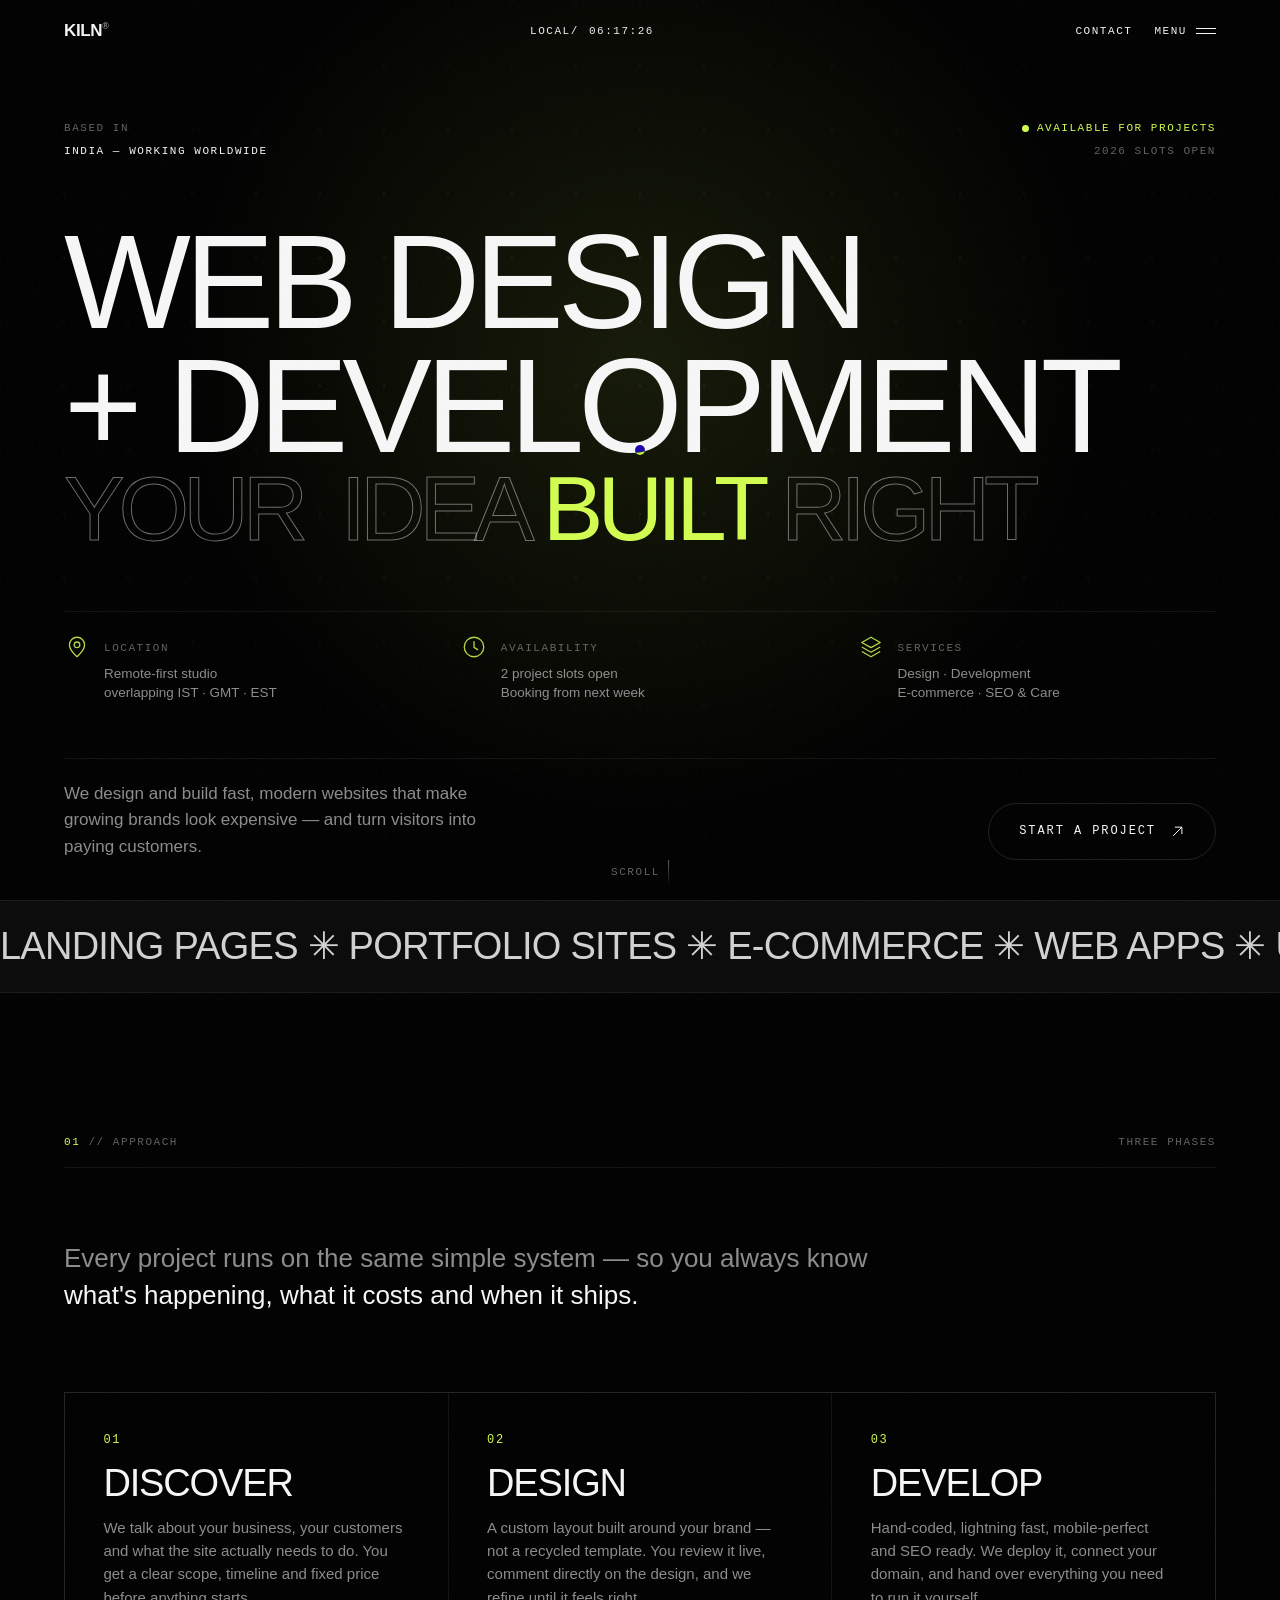
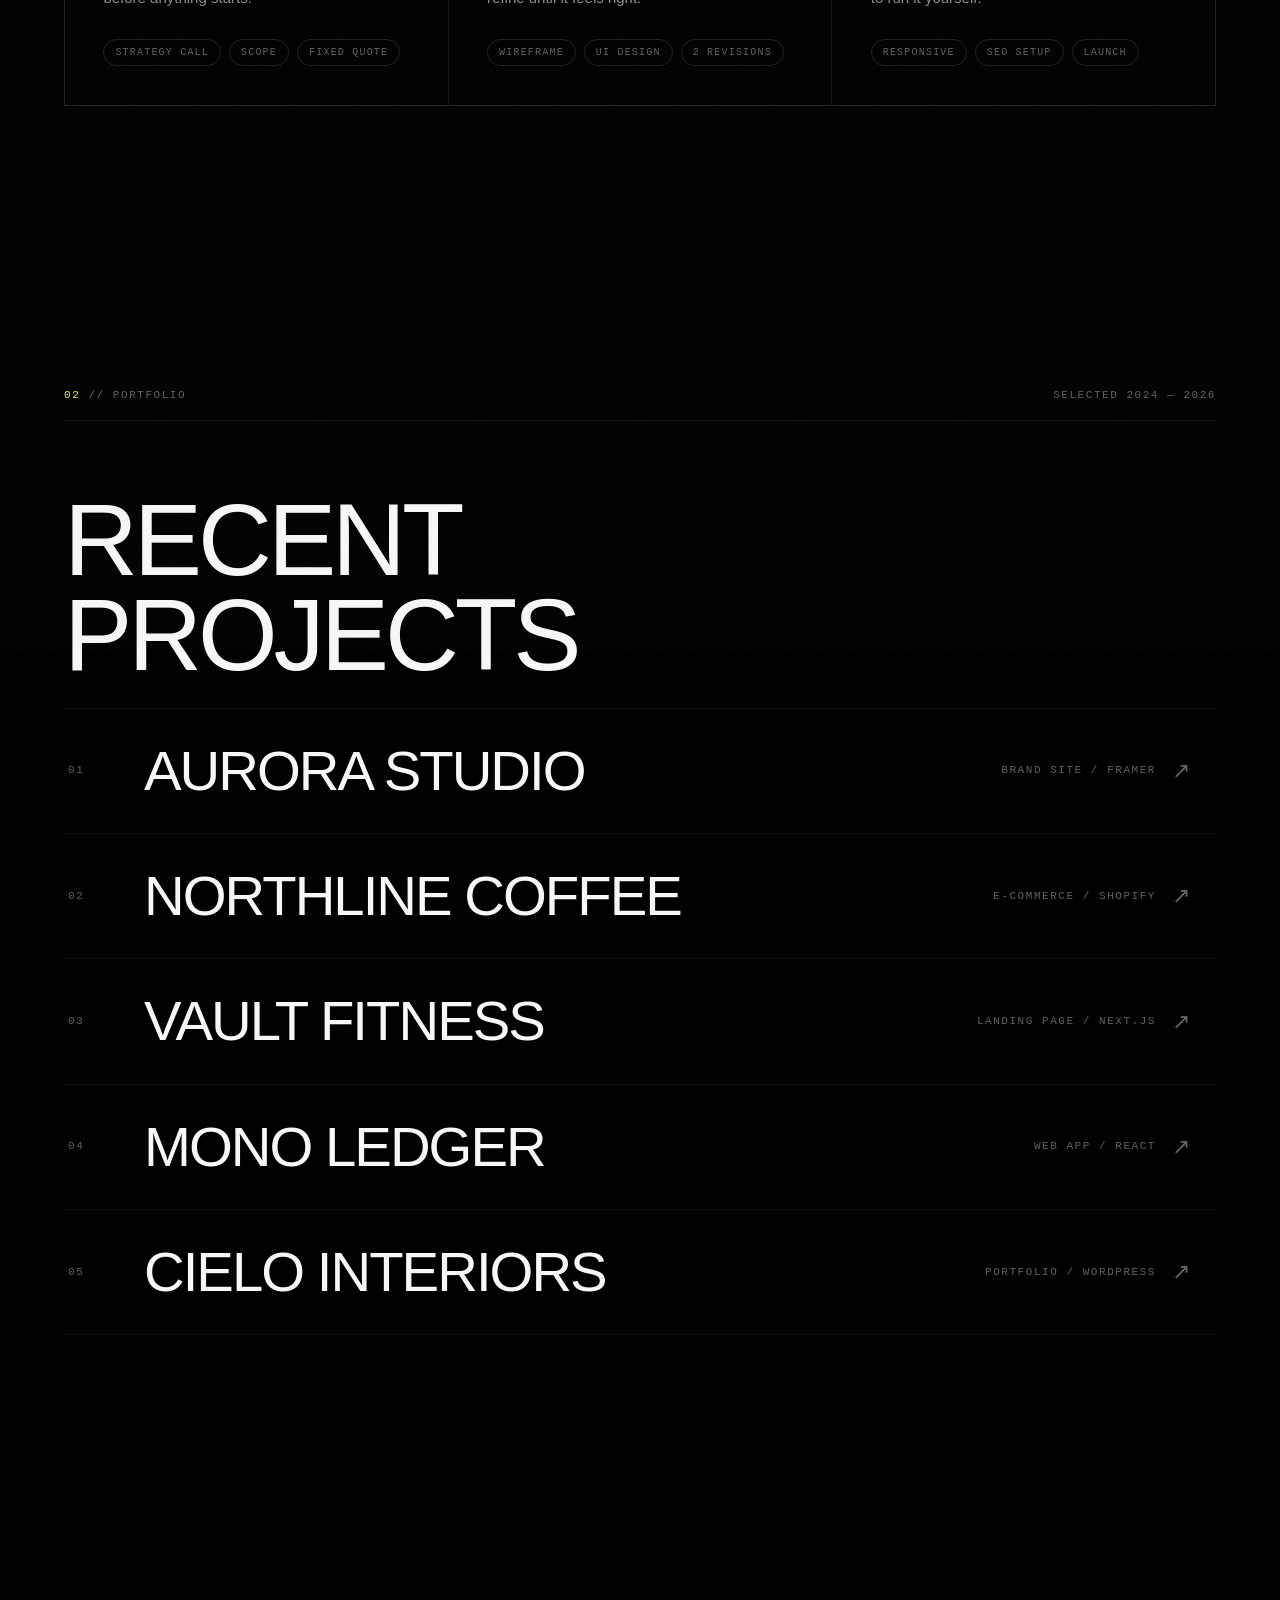
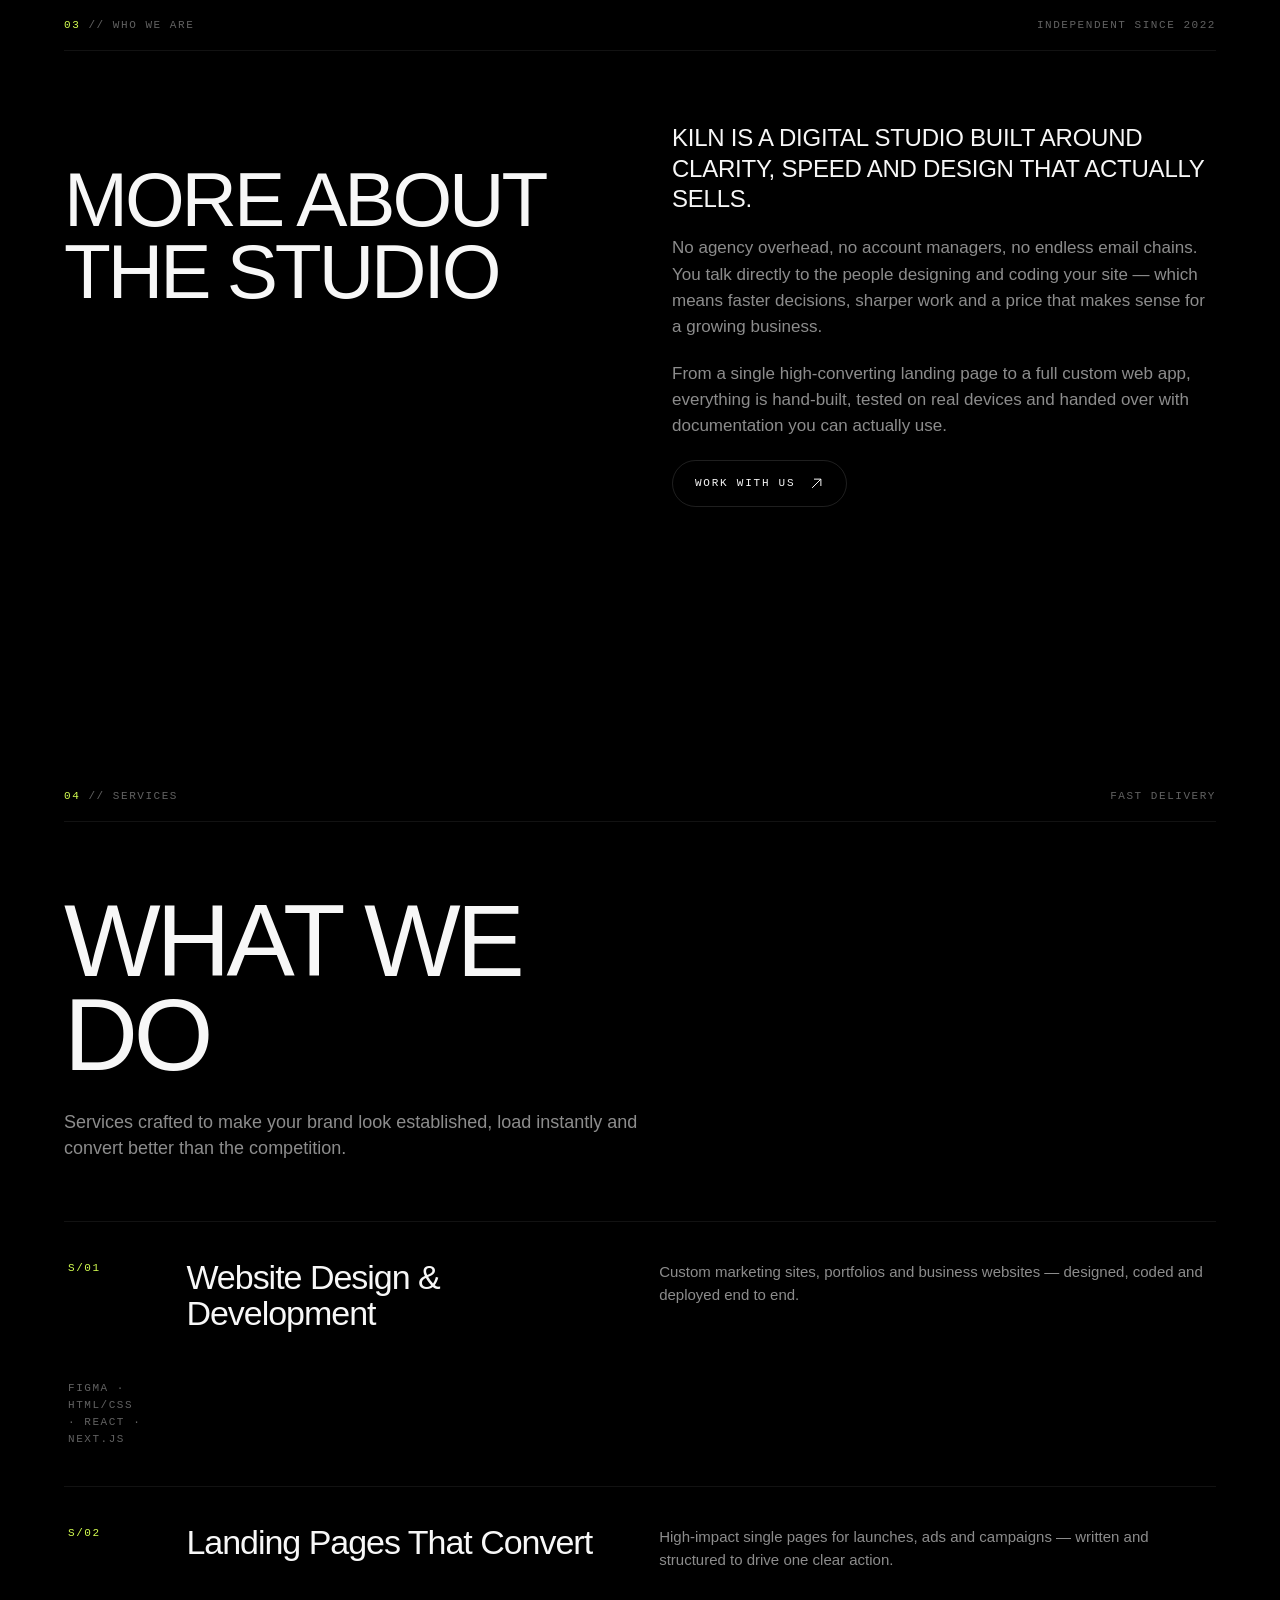
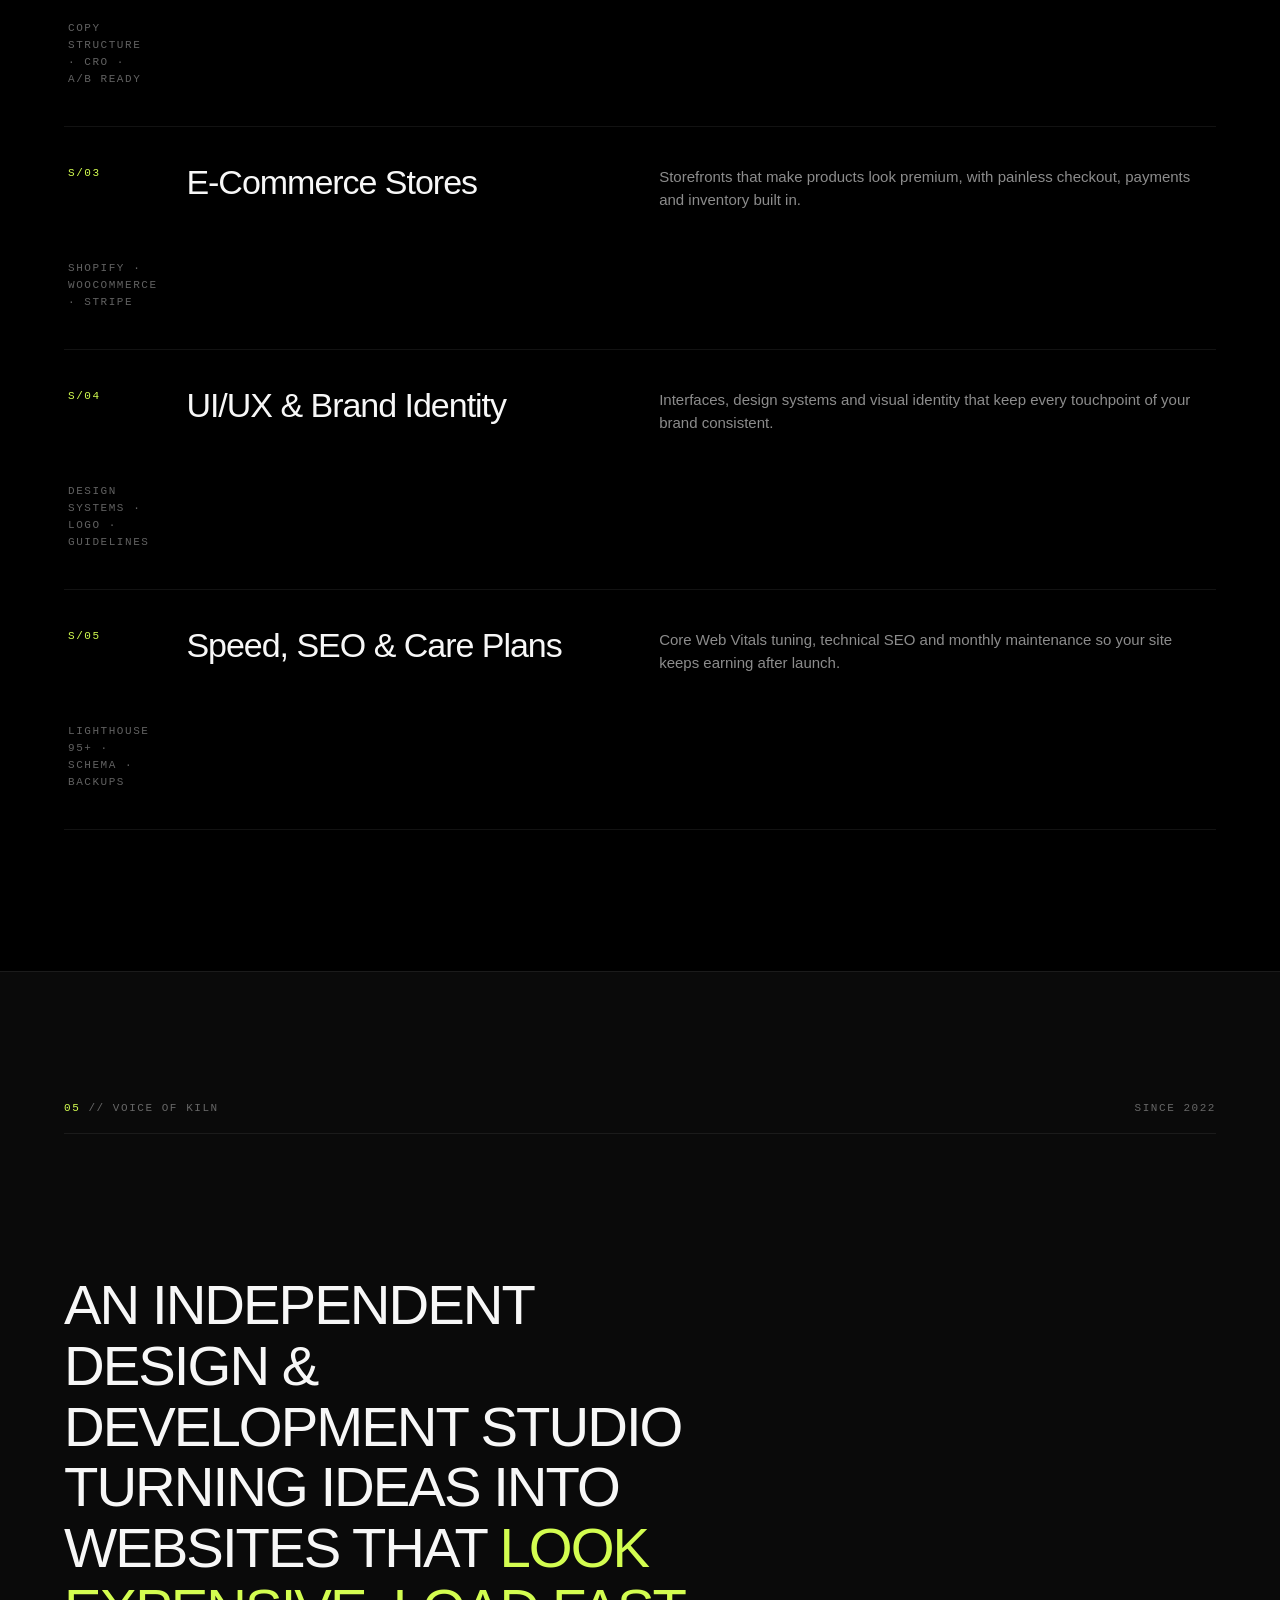
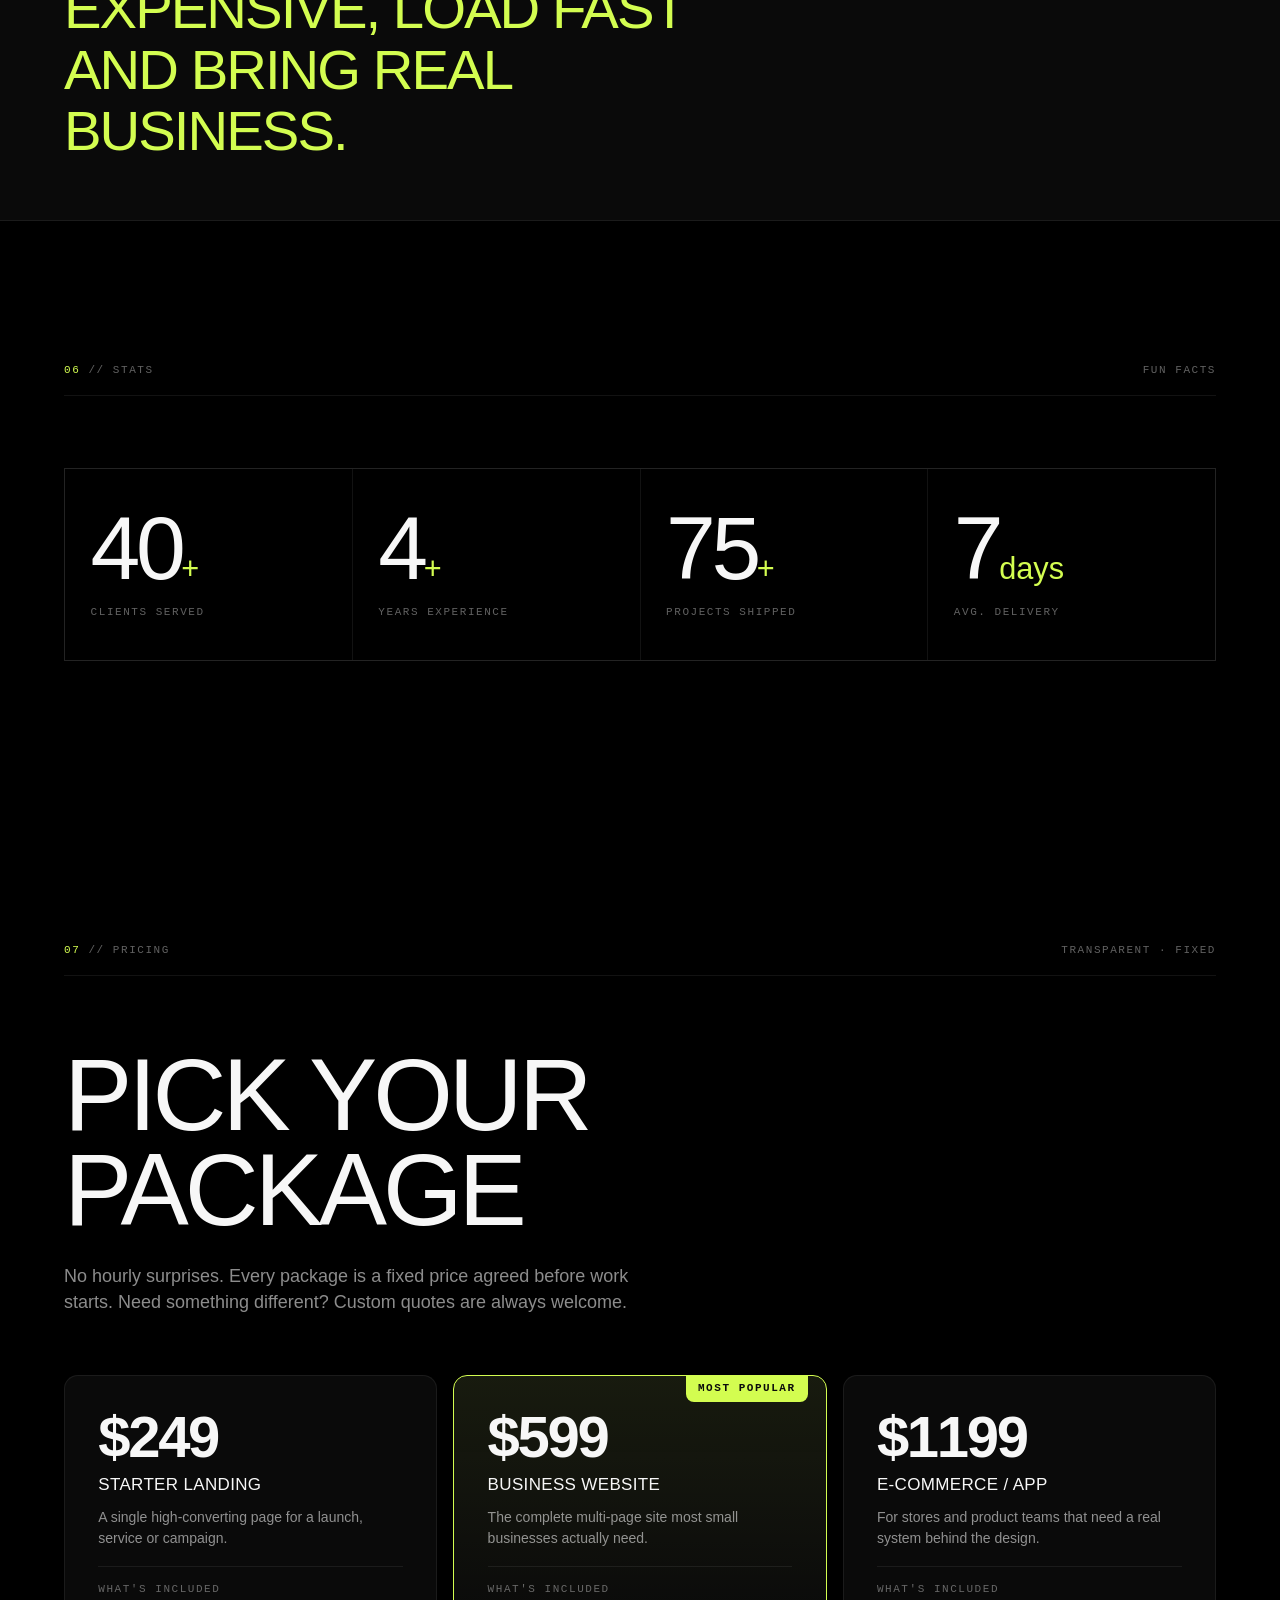
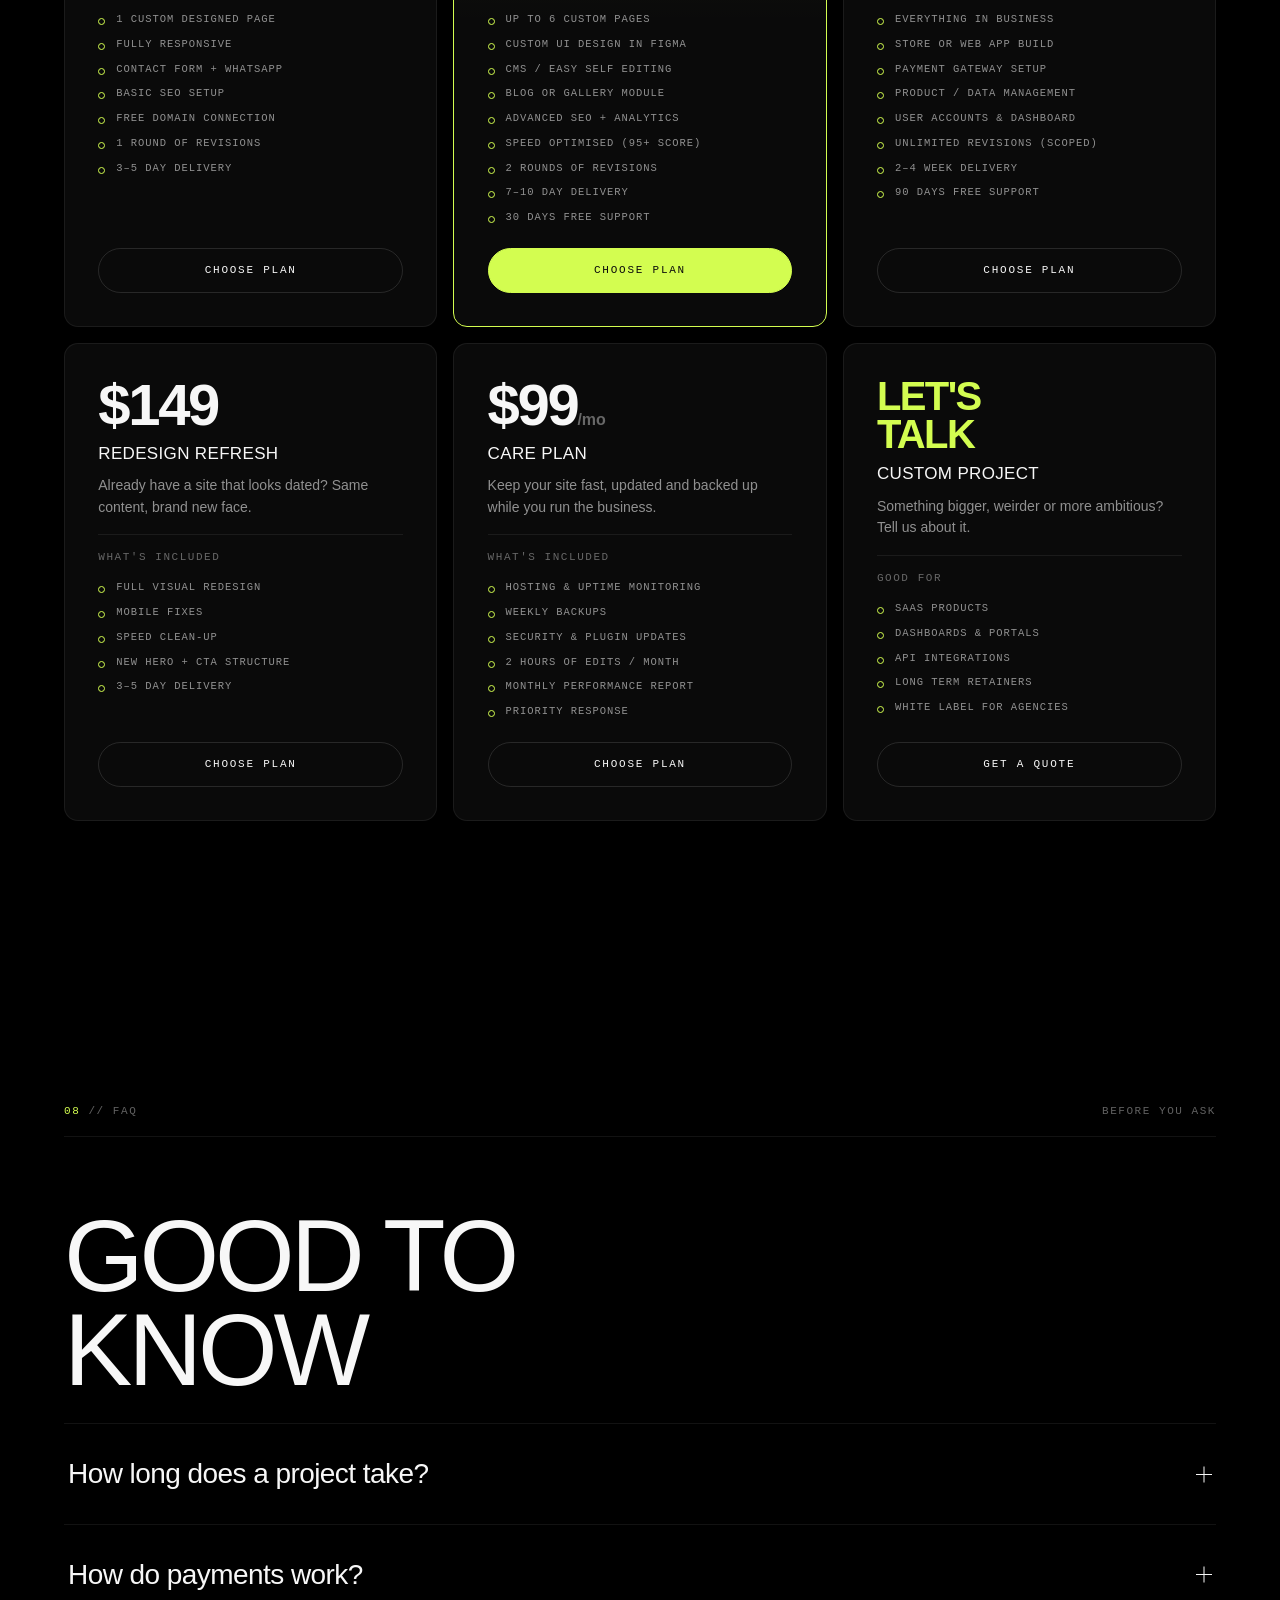
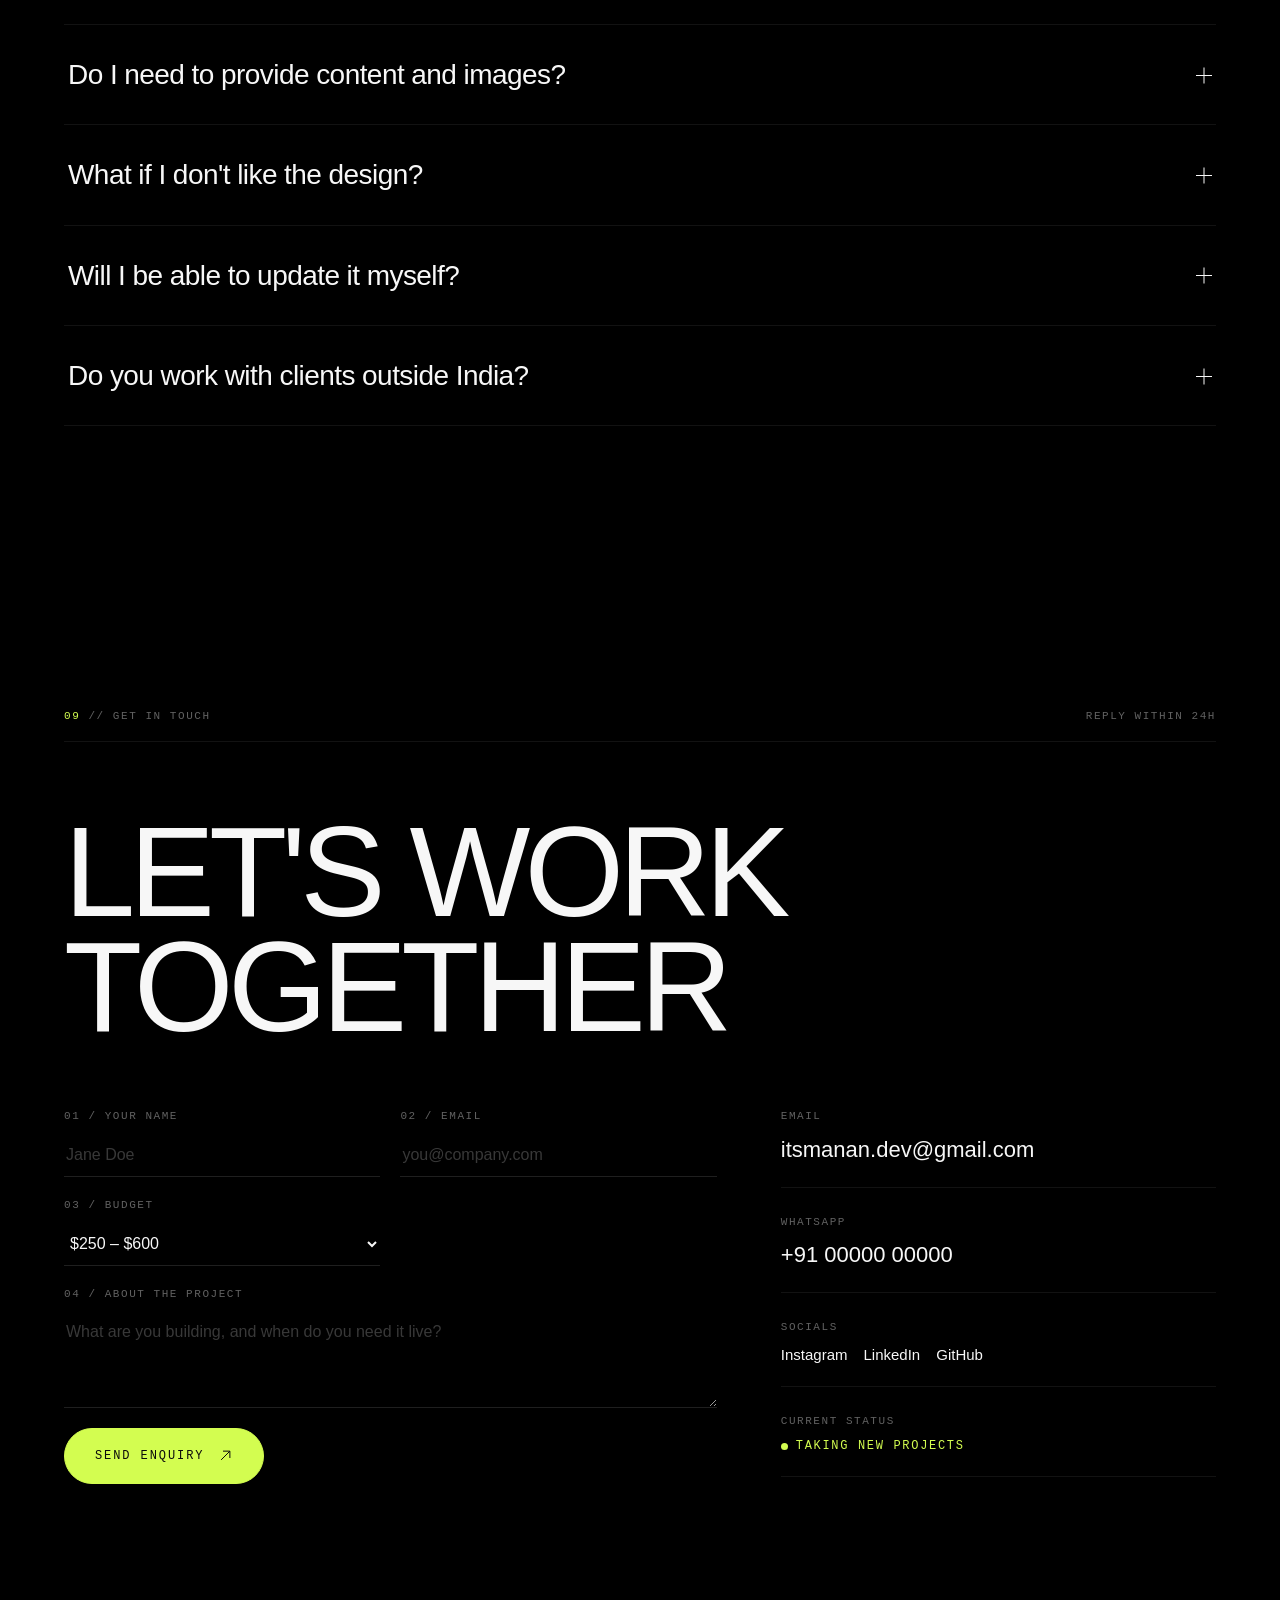
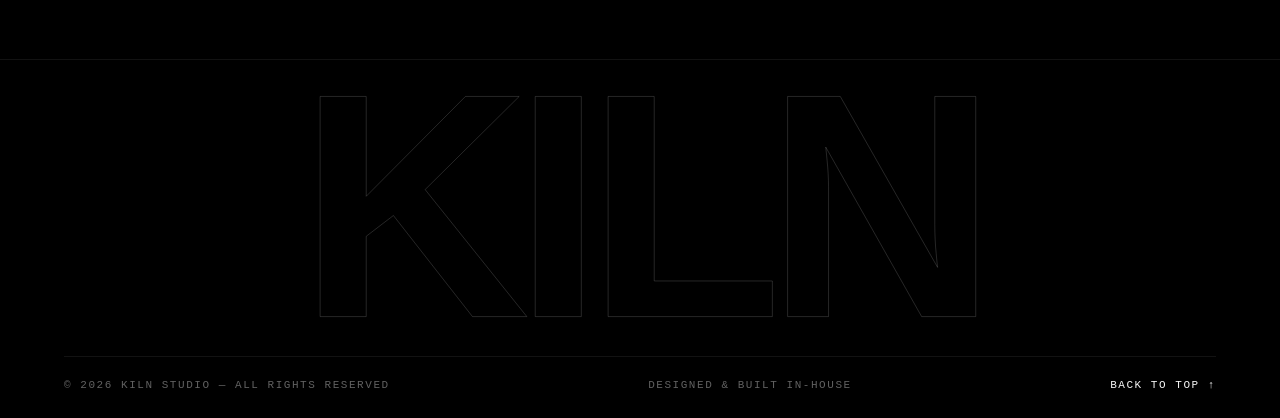
==== commit 97a6908f: "Rebrand to KILN, add premium interactions and enquiry backend Brand - Replace personal name with KIL" ====
--- a/index.html
+++ b/index.html
@@ -3,14 +3,13 @@
 <head>
 <meta charset="UTF-8" />
 <meta name="viewport" content="width=device-width, initial-scale=1" />
-<title>MANAN — Web Design + Development Studio</title>
-<meta name="description" content="Independent web design and development studio. Custom websites, landing pages and web apps built to convert. Available for freelance projects worldwide." />
+<title>KILN — Web Design &amp; Development Studio</title>
+<meta name="description" content="Kiln is a digital studio crafting fast, modern websites, landing pages and web apps for brands that want to look established. Taking new projects worldwide." />
 <meta name="theme-color" content="#000000" />
-<link rel="icon" href="data:image/svg+xml,%3Csvg xmlns='http://www.w3.org/2000/svg' viewBox='0 0 100 100'%3E%3Crect width='100' height='100' rx='22' fill='%23000000'/%3E%3Cpath d='M22 74V26l28 32 28-32v48' fill='none' stroke='%23d3fd50' stroke-width='11' stroke-linejoin='round' stroke-linecap='round'/%3E%3C/svg%3E" />
-
-<!-- Open Graph / social preview -->
-<meta property="og:title" content="MANAN — Web Design + Development Studio" />
-<meta property="og:description" content="Custom websites, landing pages and web apps built to convert. Available for freelance projects worldwide." />
+<link rel="icon" href="data:image/svg+xml,%3Csvg xmlns='http://www.w3.org/2000/svg' viewBox='0 0 100 100'%3E%3Crect width='100' height='100' rx='22' fill='%23000000'/%3E%3Cpath d='M30 24v52M30 52l30-28M42 41l24 35' fill='none' stroke='%23d3fd50' stroke-width='11' stroke-linejoin='round' stroke-linecap='round'/%3E%3C/svg%3E" />
+
+<meta property="og:title" content="KILN — Web Design &amp; Development Studio" />
+<meta property="og:description" content="Websites that look expensive, load fast and bring real business. Taking new projects worldwide." />
 <meta property="og:type" content="website" />
 
 <link rel="preconnect" href="https://api.fontshare.com" />
@@ -19,10 +18,19 @@
 </head>
 <body>
 
+<!-- ══════════════ AMBIENT BACKDROP ══════════════ -->
+<div class="bg-grid" aria-hidden="true"></div>
+<div class="bg-noise" aria-hidden="true"></div>
+
+<!-- ══════════════ PAGE-TRANSITION CURTAIN ══════════════ -->
+<div class="curtain" id="curtain" aria-hidden="true">
+  <i></i><i></i><i></i><i></i><i></i>
+</div>
+
 <!-- ══════════════ PRELOADER ══════════════ -->
 <div class="preloader" id="preloader">
   <div class="preloader__inner">
-    <span class="preloader__label">LOADING EXPERIENCE</span>
+    <span class="preloader__label">KILN&nbsp; STUDIO — LOADING</span>
     <span class="preloader__count" id="preCount">0</span>
   </div>
   <div class="preloader__bar"><i id="preBar"></i></div>
@@ -34,14 +42,14 @@
 <!-- ══════════════ NAV ══════════════ -->
 <header class="nav" id="nav">
   <div class="nav__left">
-    <a href="#home" class="brand" data-cursor="home">MANAN<span>®</span></a>
+    <a href="#home" class="brand" data-cursor="top">KILN<span>®</span></a>
   </div>
   <div class="nav__mid">
     <span class="mono">LOCAL/</span>
     <span class="mono" id="clock">00:00:00</span>
   </div>
   <div class="nav__right">
-    <a href="#contact" class="nav__cta mono">CONTACT</a>
+    <a href="#contact" class="nav__cta mono" data-magnetic>CONTACT</a>
     <button class="menu-btn" id="menuBtn" aria-label="Open menu">
       <span class="mono menu-btn__txt">MENU</span>
       <span class="menu-btn__bars"><i></i><i></i></span>
@@ -52,13 +60,14 @@
 <!-- ══════════════ FULLSCREEN MENU ══════════════ -->
 <div class="menu" id="menu">
   <nav class="menu__list">
-    <a href="#home"     class="menu__link"><span class="mono">01</span> HOME</a>
-    <a href="#approach" class="menu__link"><span class="mono">02</span> APPROACH</a>
-    <a href="#work"     class="menu__link"><span class="mono">03</span> WORK</a>
-    <a href="#services" class="menu__link"><span class="mono">04</span> SERVICES</a>
-    <a href="#pricing"  class="menu__link"><span class="mono">05</span> PRICING</a>
-    <a href="#contact"  class="menu__link"><span class="mono">06</span> CONTACT</a>
+    <a href="#home"     class="menu__link" data-reveal="1"><span class="mono">01</span> HOME</a>
+    <a href="#approach" class="menu__link" data-reveal="2"><span class="mono">02</span> APPROACH</a>
+    <a href="#work"     class="menu__link" data-reveal="3"><span class="mono">03</span> WORK</a>
+    <a href="#services" class="menu__link" data-reveal="4"><span class="mono">04</span> SERVICES</a>
+    <a href="#pricing"  class="menu__link" data-reveal="5"><span class="mono">05</span> PRICING</a>
+    <a href="#contact"  class="menu__link" data-reveal="1"><span class="mono">06</span> CONTACT</a>
   </nav>
+  <div class="menu__media" id="menuMedia"><div class="menu__media-in"></div></div>
   <div class="menu__foot">
     <div>
       <p class="mono dim">GET IN TOUCH</p>
@@ -77,8 +86,7 @@
 
 <!-- ══════════════ HERO ══════════════ -->
 <section class="hero" id="home">
-  <div class="hero__grain"></div>
-  <div class="hero__glow"></div>
+  <div class="hero__glow" data-parallax="0.12"></div>
 
   <div class="hero__meta">
     <div class="hero__meta-item">
@@ -97,12 +105,37 @@
     <span class="line line--out"><span class="line__in">YOUR&nbsp; IDEA <em>BUILT</em> RIGHT</span></span>
   </h1>
 
+  <!-- 3-column wireframe spec row -->
+  <div class="spec">
+    <div class="spec__col reveal">
+      <svg viewBox="0 0 24 24" fill="none" aria-hidden="true"><path d="M12 21s7-6.2 7-11a7 7 0 1 0-14 0c0 4.8 7 11 7 11Z" stroke="currentColor" stroke-width="1.2"/><circle cx="12" cy="10" r="2.6" stroke="currentColor" stroke-width="1.2"/></svg>
+      <div>
+        <span class="mono dim">LOCATION</span>
+        <p>Remote-first studio<br>overlapping IST · GMT · EST</p>
+      </div>
+    </div>
+    <div class="spec__col reveal">
+      <svg viewBox="0 0 24 24" fill="none" aria-hidden="true"><circle cx="12" cy="12" r="9" stroke="currentColor" stroke-width="1.2"/><path d="M12 7v5.4l3.4 2" stroke="currentColor" stroke-width="1.2" stroke-linecap="round"/></svg>
+      <div>
+        <span class="mono dim">AVAILABILITY</span>
+        <p>2 project slots open<br>Booking from next week</p>
+      </div>
+    </div>
+    <div class="spec__col reveal">
+      <svg viewBox="0 0 24 24" fill="none" aria-hidden="true"><path d="m12 3 8.5 4.8L12 12.6 3.5 7.8 12 3Z" stroke="currentColor" stroke-width="1.2" stroke-linejoin="round"/><path d="m3.5 12 8.5 4.8 8.5-4.8M3.5 16.2 12 21l8.5-4.8" stroke="currentColor" stroke-width="1.2" stroke-linejoin="round"/></svg>
+      <div>
+        <span class="mono dim">SERVICES</span>
+        <p>Design · Development<br>E-commerce · SEO &amp; Care</p>
+      </div>
+    </div>
+  </div>
+
   <div class="hero__bottom">
     <p class="hero__blurb reveal">
-      I design and build fast, modern websites that make small brands look
+      We design and build fast, modern websites that make growing brands look
       expensive — and turn visitors into paying customers.
     </p>
-    <a href="#contact" class="btn btn--big" data-cursor="let's talk">
+    <a href="#contact" class="btn btn--big" data-cursor="let's talk" data-magnetic>
       <span>START A PROJECT</span>
       <svg viewBox="0 0 24 24" fill="none"><path d="M5 19L19 5M19 5H8M19 5v11" stroke="currentColor" stroke-width="1.6"/></svg>
     </a>
@@ -119,10 +152,10 @@
   </div>
 </div>
 
-<!-- ══════════════ APPROACH ══════════════ -->
+<!-- ══════════════ 01 APPROACH ══════════════ -->
 <section class="section approach" id="approach">
   <div class="sec-head">
-    <span class="mono dim">//APPROACH</span>
+    <span class="mono dim"><b>01</b> // APPROACH</span>
     <span class="mono dim">THREE PHASES</span>
   </div>
 
@@ -147,16 +180,16 @@
     <article class="phase reveal" data-cursor="03">
       <span class="phase__num mono">03</span>
       <h3>DEVELOP</h3>
-      <p>Hand-coded, lightning fast, mobile-perfect and SEO ready. I deploy it, connect your domain, and hand over everything you need to run it yourself.</p>
+      <p>Hand-coded, lightning fast, mobile-perfect and SEO ready. We deploy it, connect your domain, and hand over everything you need to run it yourself.</p>
       <ul class="phase__tags"><li>RESPONSIVE</li><li>SEO SETUP</li><li>LAUNCH</li></ul>
     </article>
   </div>
 </section>
 
-<!-- ══════════════ WORK ══════════════ -->
+<!-- ══════════════ 02 WORK ══════════════ -->
 <section class="section work" id="work">
   <div class="sec-head">
-    <span class="mono dim">//PORTFOLIO</span>
+    <span class="mono dim"><b>02</b> // PORTFOLIO</span>
     <span class="mono dim">SELECTED 2024 — 2026</span>
   </div>
   <h2 class="sec-title reveal">RECENT<br>PROJECTS</h2>
@@ -194,35 +227,34 @@
     </a>
   </div>
 
-  <!-- floating hover preview -->
   <div class="proj-preview" id="projPreview"><div class="proj-preview__inner"></div></div>
 </section>
 
-<!-- ══════════════ ABOUT ══════════════ -->
+<!-- ══════════════ 03 ABOUT ══════════════ -->
 <section class="section about" id="about">
   <div class="sec-head">
-    <span class="mono dim">//WHO I AM</span>
+    <span class="mono dim"><b>03</b> // WHO WE ARE</span>
     <span class="mono dim">INDEPENDENT SINCE 2022</span>
   </div>
 
   <div class="about__grid">
-    <h2 class="about__title reveal">MORE ABOUT<br>THE STUDIO</h2>
+    <h2 class="about__title reveal" data-parallax="0.06">MORE ABOUT<br>THE STUDIO</h2>
     <div class="about__body">
-      <p class="reveal"><strong>MANAN IS A ONE-PERSON WEB STUDIO BUILT AROUND CLARITY, SPEED AND DESIGN THAT ACTUALLY SELLS.</strong></p>
-      <p class="reveal">No agency overhead, no account managers, no endless email chains. You talk directly to the person designing and coding your site — which means faster decisions, sharper work and a price that makes sense for a growing business.</p>
+      <p class="reveal"><strong>KILN IS A DIGITAL STUDIO BUILT AROUND CLARITY, SPEED AND DESIGN THAT ACTUALLY SELLS.</strong></p>
+      <p class="reveal">No agency overhead, no account managers, no endless email chains. You talk directly to the people designing and coding your site — which means faster decisions, sharper work and a price that makes sense for a growing business.</p>
       <p class="reveal">From a single high-converting landing page to a full custom web app, everything is hand-built, tested on real devices and handed over with documentation you can actually use.</p>
-      <a href="#contact" class="btn reveal" data-cursor="say hi"><span>WORK WITH ME</span><svg viewBox="0 0 24 24" fill="none"><path d="M5 19L19 5M19 5H8M19 5v11" stroke="currentColor" stroke-width="1.6"/></svg></a>
-    </div>
-  </div>
-</section>
-
-<!-- ══════════════ SERVICES ══════════════ -->
+      <a href="#contact" class="btn reveal" data-cursor="say hi" data-magnetic><span>WORK WITH US</span><svg viewBox="0 0 24 24" fill="none"><path d="M5 19L19 5M19 5H8M19 5v11" stroke="currentColor" stroke-width="1.6"/></svg></a>
+    </div>
+  </div>
+</section>
+
+<!-- ══════════════ 04 SERVICES ══════════════ -->
 <section class="section services" id="services">
   <div class="sec-head">
-    <span class="mono dim">//SERVICES</span>
+    <span class="mono dim"><b>04</b> // SERVICES</span>
     <span class="mono dim">FAST DELIVERY</span>
   </div>
-  <h2 class="sec-title reveal">WHAT I<br>DO</h2>
+  <h2 class="sec-title reveal">WHAT WE<br>DO</h2>
   <p class="lead lead--sm reveal">Services crafted to make your brand look established, load instantly and convert better than the competition.</p>
 
   <div class="services__list">
@@ -259,22 +291,22 @@
   </div>
 </section>
 
-<!-- ══════════════ STATEMENT ══════════════ -->
+<!-- ══════════════ 05 STATEMENT ══════════════ -->
 <section class="statement">
   <div class="sec-head">
-    <span class="mono dim">//VOICE</span>
+    <span class="mono dim"><b>05</b> // VOICE OF KILN</span>
     <span class="mono dim">SINCE 2022</span>
   </div>
-  <p class="statement__text reveal">
-    AN INDEPENDENT DESIGNER &amp; DEVELOPER TURNING IDEAS INTO WEBSITES THAT
+  <p class="statement__text reveal" data-parallax="0.05">
+    AN INDEPENDENT DESIGN &amp; DEVELOPMENT STUDIO TURNING IDEAS INTO WEBSITES THAT
     <em>LOOK EXPENSIVE, LOAD FAST AND BRING REAL BUSINESS.</em>
   </p>
 </section>
 
-<!-- ══════════════ STATS ══════════════ -->
+<!-- ══════════════ 06 STATS ══════════════ -->
 <section class="section stats" id="stats">
   <div class="sec-head">
-    <span class="mono dim">//STATS</span>
+    <span class="mono dim"><b>06</b> // STATS</span>
     <span class="mono dim">FUN FACTS</span>
   </div>
   <div class="stats__grid">
@@ -285,10 +317,10 @@
   </div>
 </section>
 
-<!-- ══════════════ PRICING ══════════════ -->
+<!-- ══════════════ 07 PRICING ══════════════ -->
 <section class="section pricing" id="pricing">
   <div class="sec-head">
-    <span class="mono dim">//PRICING</span>
+    <span class="mono dim"><b>07</b> // PRICING</span>
     <span class="mono dim">TRANSPARENT · FIXED</span>
   </div>
   <h2 class="sec-title reveal">PICK YOUR<br>PACKAGE</h2>
@@ -312,7 +344,7 @@
         <li>1 ROUND OF REVISIONS</li>
         <li>3–5 DAY DELIVERY</li>
       </ul>
-      <a href="#contact" class="plan__btn">CHOOSE PLAN</a>
+      <a href="#contact" class="plan__btn" data-magnetic>CHOOSE PLAN</a>
     </article>
 
     <article class="plan plan--pro reveal">
@@ -334,7 +366,7 @@
         <li>7–10 DAY DELIVERY</li>
         <li>30 DAYS FREE SUPPORT</li>
       </ul>
-      <a href="#contact" class="plan__btn">CHOOSE PLAN</a>
+      <a href="#contact" class="plan__btn" data-magnetic>CHOOSE PLAN</a>
     </article>
 
     <article class="plan reveal">
@@ -354,7 +386,7 @@
         <li>2–4 WEEK DELIVERY</li>
         <li>90 DAYS FREE SUPPORT</li>
       </ul>
-      <a href="#contact" class="plan__btn">CHOOSE PLAN</a>
+      <a href="#contact" class="plan__btn" data-magnetic>CHOOSE PLAN</a>
     </article>
 
     <article class="plan reveal">
@@ -371,7 +403,7 @@
         <li>NEW HERO + CTA STRUCTURE</li>
         <li>3–5 DAY DELIVERY</li>
       </ul>
-      <a href="#contact" class="plan__btn">CHOOSE PLAN</a>
+      <a href="#contact" class="plan__btn" data-magnetic>CHOOSE PLAN</a>
     </article>
 
     <article class="plan reveal">
@@ -389,14 +421,14 @@
         <li>MONTHLY PERFORMANCE REPORT</li>
         <li>PRIORITY RESPONSE</li>
       </ul>
-      <a href="#contact" class="plan__btn">CHOOSE PLAN</a>
+      <a href="#contact" class="plan__btn" data-magnetic>CHOOSE PLAN</a>
     </article>
 
     <article class="plan plan--custom reveal">
       <div class="plan__top">
         <span class="plan__price">LET'S<br>TALK</span>
         <h3>CUSTOM PROJECT</h3>
-        <p>Something bigger, weirder or more ambitious? Tell me about it.</p>
+        <p>Something bigger, weirder or more ambitious? Tell us about it.</p>
       </div>
       <span class="mono dim plan__inc">Good for</span>
       <ul>
@@ -406,16 +438,16 @@
         <li>LONG TERM RETAINERS</li>
         <li>WHITE LABEL FOR AGENCIES</li>
       </ul>
-      <a href="#contact" class="plan__btn">GET A QUOTE</a>
-    </article>
-
-  </div>
-</section>
-
-<!-- ══════════════ PROCESS / FAQ ══════════════ -->
+      <a href="#contact" class="plan__btn" data-magnetic>GET A QUOTE</a>
+    </article>
+
+  </div>
+</section>
+
+<!-- ══════════════ 08 FAQ ══════════════ -->
 <section class="section faq" id="faq">
   <div class="sec-head">
-    <span class="mono dim">//FAQ</span>
+    <span class="mono dim"><b>08</b> // FAQ</span>
     <span class="mono dim">BEFORE YOU ASK</span>
   </div>
   <h2 class="sec-title reveal">GOOD TO<br>KNOW</h2>
@@ -431,7 +463,7 @@
     </details>
     <details class="faq__item reveal">
       <summary>Do I need to provide content and images?<i></i></summary>
-      <p>Ideally yes — you know your business best. But if you're stuck, I'll help structure the copy and source premium stock imagery so nothing holds up the launch.</p>
+      <p>Ideally yes — you know your business best. But if you're stuck, we'll help structure the copy and source premium stock imagery so nothing holds up the launch.</p>
     </details>
     <details class="faq__item reveal">
       <summary>What if I don't like the design?<i></i></summary>
@@ -443,15 +475,15 @@
     </details>
     <details class="faq__item reveal">
       <summary>Do you work with clients outside India?<i></i></summary>
-      <p>All the time. Most work happens over email and scheduled calls, and I keep flexible hours to overlap with US, UK and Gulf time zones.</p>
+      <p>All the time. Most work happens over email and scheduled calls, and we keep flexible hours to overlap with US, UK and Gulf time zones.</p>
     </details>
   </div>
 </section>
 
-<!-- ══════════════ CONTACT ══════════════ -->
+<!-- ══════════════ 09 CONTACT ══════════════ -->
 <section class="section contact" id="contact">
   <div class="sec-head">
-    <span class="mono dim">//GET IN TOUCH</span>
+    <span class="mono dim"><b>09</b> // GET IN TOUCH</span>
     <span class="mono dim">REPLY WITHIN 24H</span>
   </div>
 
@@ -481,11 +513,18 @@
         <label for="message" class="mono">04 / ABOUT THE PROJECT</label>
         <textarea id="message" name="message" rows="4" placeholder="What are you building, and when do you need it live?" required></textarea>
       </div>
-      <button type="submit" class="btn btn--big btn--fill" data-cursor="send">
+
+      <!-- spam honeypot: hidden from humans, tempting to bots -->
+      <div class="hp" aria-hidden="true">
+        <label for="company">Company</label>
+        <input type="text" id="company" name="company" tabindex="-1" autocomplete="off" />
+      </div>
+
+      <button type="submit" class="btn btn--big btn--fill" id="submitBtn" data-cursor="send" data-magnetic>
         <span>SEND ENQUIRY</span>
         <svg viewBox="0 0 24 24" fill="none"><path d="M5 19L19 5M19 5H8M19 5v11" stroke="currentColor" stroke-width="1.6"/></svg>
       </button>
-      <p class="form__note mono" id="formNote"></p>
+      <p class="form__note mono" id="formNote" role="status"></p>
     </form>
 
     <aside class="contact__side">
@@ -515,11 +554,11 @@
 
 <!-- ══════════════ FOOTER ══════════════ -->
 <footer class="footer">
-  <div class="footer__big" aria-hidden="true">MANAN</div>
+  <div class="footer__big" aria-hidden="true" data-parallax="0.08">KILN</div>
   <div class="footer__row">
-    <p class="mono dim">© <span id="year">2026</span> MANAN — ALL RIGHTS RESERVED</p>
-    <p class="mono dim">DESIGNED &amp; BUILT INDEPENDENTLY</p>
-    <button class="mono footer__top" id="toTop">BACK TO TOP ↑</button>
+    <p class="mono dim">© <span id="year">2026</span> KILN STUDIO — ALL RIGHTS RESERVED</p>
+    <p class="mono dim">DESIGNED &amp; BUILT IN-HOUSE</p>
+    <button class="mono footer__top" id="toTop" data-magnetic>BACK TO TOP ↑</button>
   </div>
 </footer>
 
--- a/css/style.css
+++ b/css/style.css
@@ -25,6 +25,58 @@
 
 *,*::before,*::after{ box-sizing:border-box; margin:0; padding:0; }
 
+/* ══════════════ AMBIENT BACKDROP ══════════════
+   Fixed dot-matrix + line grid sitting behind all content, plus an
+   animated film-grain layer floating above it. Both are inert. */
+.bg-grid{
+  position:fixed; inset:0; z-index:0; pointer-events:none;
+  background-image:
+    radial-gradient(rgba(255,255,255,.16) 1px, transparent 1px),
+    linear-gradient(rgba(255,255,255,.028) 1px, transparent 1px),
+    linear-gradient(90deg, rgba(255,255,255,.028) 1px, transparent 1px);
+  background-size:64px 64px, 64px 64px, 64px 64px;
+  background-position:center;
+  opacity:.4;
+  mask-image:radial-gradient(ellipse 90% 70% at 50% 40%, #000 30%, transparent 100%);
+  -webkit-mask-image:radial-gradient(ellipse 90% 70% at 50% 40%, #000 30%, transparent 100%);
+}
+.bg-noise{
+  position:fixed; inset:-150%; z-index:600; pointer-events:none;
+  width:400%; height:400%; opacity:.038;
+  background-image:url("data:image/svg+xml,%3Csvg xmlns='http://www.w3.org/2000/svg' width='160' height='160'%3E%3Cfilter id='n'%3E%3CfeTurbulence type='fractalNoise' baseFrequency='.8' numOctaves='4' stitchTiles='stitch'/%3E%3C/filter%3E%3Crect width='100%25' height='100%25' filter='url(%23n)'/%3E%3C/svg%3E");
+  animation:grain 1s steps(6) infinite;
+  will-change:transform;
+}
+@keyframes grain{
+  0%  { transform:translate(0,0); }
+  16% { transform:translate(-3%,-4%); }
+  33% { transform:translate(-7%,2%); }
+  50% { transform:translate(3%,-6%); }
+  66% { transform:translate(-2%,5%); }
+  83% { transform:translate(5%,3%); }
+  100%{ transform:translate(0,0); }
+}
+
+/* content sits above the backdrop */
+main,.footer,.marquee{ position:relative; z-index:1; }
+
+/* ══════════════ PAGE-TRANSITION CURTAIN ══════════════ */
+.curtain{
+  position:fixed; inset:0; z-index:9500; pointer-events:none;
+  display:flex;
+}
+.curtain i{
+  flex:1; background:var(--accent-ink);
+  transform:translateY(0);
+  transition:transform 1s var(--ease);
+}
+body.curtain-up .curtain i{ transform:translateY(-101%); }
+body.curtain-up .curtain i:nth-child(1){ transition-delay:0s; }
+body.curtain-up .curtain i:nth-child(2){ transition-delay:.06s; }
+body.curtain-up .curtain i:nth-child(3){ transition-delay:.12s; }
+body.curtain-up .curtain i:nth-child(4){ transition-delay:.18s; }
+body.curtain-up .curtain i:nth-child(5){ transition-delay:.24s; }
+
 html{ scroll-behavior:smooth; -webkit-text-size-adjust:100%; }
 
 body{
@@ -164,6 +216,18 @@
 .menu__socials{ display:flex; flex-wrap:wrap; gap:18px; font-family:var(--mono); font-size:11px; letter-spacing:.14em; }
 .menu__socials a:hover{ color:var(--accent); }
 
+/* image that fades in behind the menu links on hover */
+.menu__media{
+  position:absolute; top:50%; right:8vw; z-index:-1;
+  width:min(30vw,380px); aspect-ratio:4/3;
+  transform:translateY(-50%) scale(.94); opacity:0;
+  transition:opacity .55s var(--ease), transform .7s var(--ease);
+  border-radius:10px; overflow:hidden; pointer-events:none;
+}
+.menu__media.show{ opacity:.5; transform:translateY(-50%) scale(1); }
+.menu__media-in{ width:100%; height:100%; background-size:cover; background-position:center; }
+@media (max-width:900px){ .menu__media{ display:none; } }
+
 /* ══════════════ HERO ══════════════ */
 .hero{
   position:relative;
@@ -180,10 +244,6 @@
   animation:pulse 9s ease-in-out infinite;
 }
 @keyframes pulse{ 0%,100%{ opacity:.75; } 50%{ opacity:1.15; } }
-.hero__grain{
-  position:absolute; inset:0; pointer-events:none; opacity:.05; z-index:2;
-  background-image:url("data:image/svg+xml,%3Csvg xmlns='http://www.w3.org/2000/svg' width='140' height='140'%3E%3Cfilter id='n'%3E%3CfeTurbulence type='fractalNoise' baseFrequency='.85' numOctaves='3'/%3E%3C/filter%3E%3Crect width='100%25' height='100%25' filter='url(%23n)'/%3E%3C/svg%3E");
-}
 .hero__meta{
   position:relative; z-index:3;
   display:flex; justify-content:space-between; flex-wrap:wrap; gap:20px;
@@ -234,6 +294,22 @@
   border-top:1px solid var(--line-soft); padding-top:22px;
 }
 .hero__blurb{ max-width:44ch; color:var(--muted); font-size:clamp(14px,1.5vw,17px); }
+
+/* 3-column wireframe spec row */
+.spec{
+  position:relative; z-index:3;
+  display:grid; grid-template-columns:repeat(3,1fr);
+  gap:clamp(14px,3vw,40px);
+  padding:22px 0; margin-bottom:clamp(16px,3vh,34px);
+  border-top:1px solid var(--line-soft);
+}
+.spec__col{ display:flex; gap:14px; align-items:flex-start; }
+.spec__col svg{ width:26px; height:26px; flex:none; color:var(--accent); opacity:.85; }
+.spec__col p{ color:var(--muted); font-size:13.5px; line-height:1.45; margin-top:5px; }
+@media (max-width:820px){
+  .spec{ grid-template-columns:1fr; gap:16px; padding:18px 0; }
+  .spec__col svg{ width:20px; height:20px; }
+}
 
 .scroll-hint{
   position:absolute; left:50%; bottom:14px; transform:translateX(-50%);
@@ -263,6 +339,13 @@
 .btn--big{ padding:18px 30px; font-size:12px; }
 .btn--fill{ background:var(--accent); color:var(--accent-ink); border-color:var(--accent); }
 .btn--fill::before{ background:#fff; }
+.btn[disabled]{ opacity:.55; pointer-events:none; }
+
+/* magnetic hover — JS writes the `translate` property, which is
+   independent of `transform` so nothing else gets clobbered */
+[data-magnetic]{ transition:translate .45s var(--ease); }
+[data-magnetic].is-pulled{ transition:translate .12s linear; }
+[data-parallax]{ will-change:translate; }
 
 /* ══════════════ MARQUEE ══════════════ */
 .marquee{
@@ -283,6 +366,7 @@
   display:flex; justify-content:space-between; gap:16px;
   padding-bottom:16px; border-bottom:1px solid var(--line-soft); margin-bottom:clamp(36px,6vw,72px);
 }
+.sec-head b{ color:var(--accent); font-weight:400; }
 .sec-title{
   font-family:var(--display); font-weight:500;
   font-size:clamp(38px,8vw,120px); line-height:.92; letter-spacing:-.04em; text-transform:uppercase;
@@ -495,7 +579,9 @@
 .field{ display:flex; flex-direction:column; gap:8px; }
 .field--full{ grid-column:1 / -1; }
 .form .btn{ grid-column:1 / -1; justify-self:start; }
-.form__note{ grid-column:1 / -1; color:var(--accent); min-height:14px; }
+.form__note{ grid-column:1 / -1; color:var(--accent); min-height:14px; line-height:1.6; }
+/* honeypot — off-screen, never shown to a real visitor */
+.hp{ position:absolute; left:-9999px; width:1px; height:1px; overflow:hidden; }
 .field label{ color:var(--dim); }
 .field input,.field select,.field textarea{
   width:100%; background:transparent; color:var(--fg);
@@ -536,4 +622,7 @@
   *{ animation-duration:.001ms !important; animation-iteration-count:1 !important; transition-duration:.001ms !important; }
   .reveal{ opacity:1; transform:none; }
   .hero__title .line__in{ transform:none; }
-}
+  .bg-noise{ animation:none; opacity:.02; }
+  [data-magnetic],[data-parallax]{ translate:none !important; }
+  .curtain{ display:none; }
+}
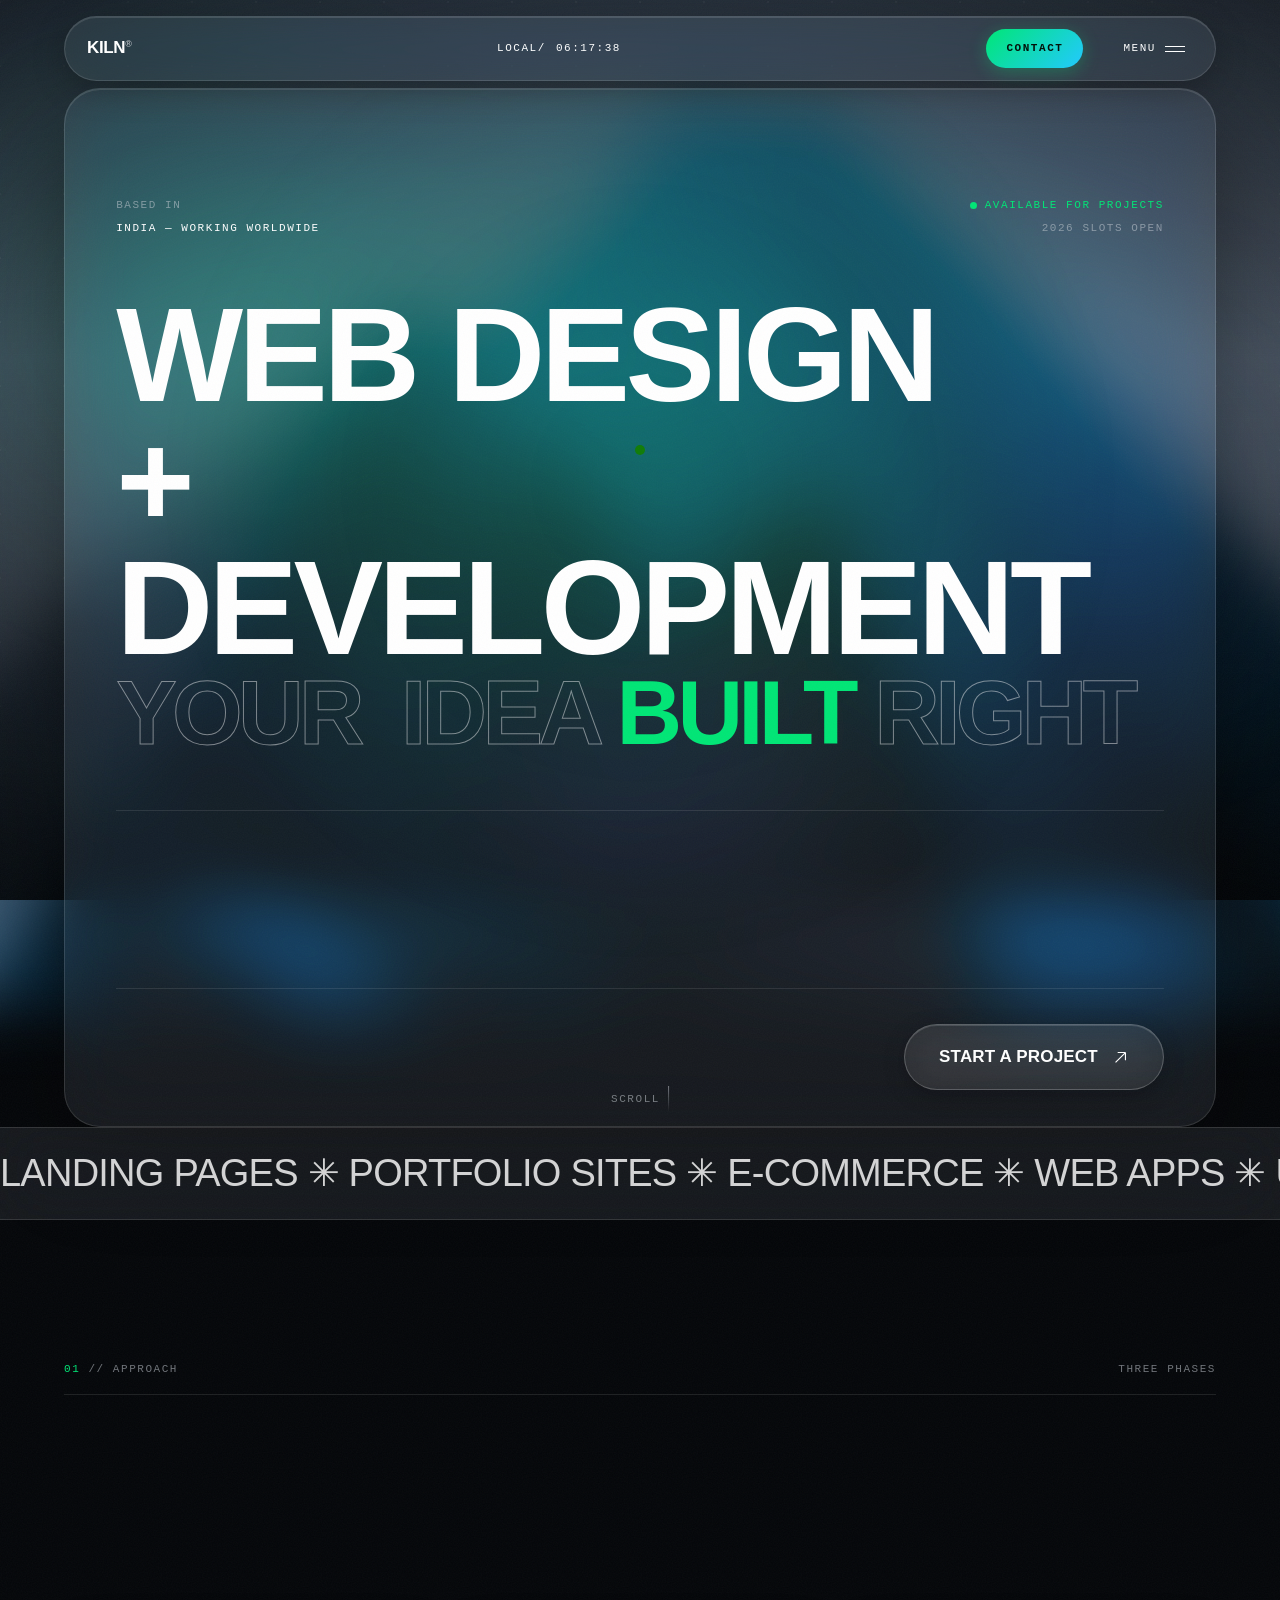
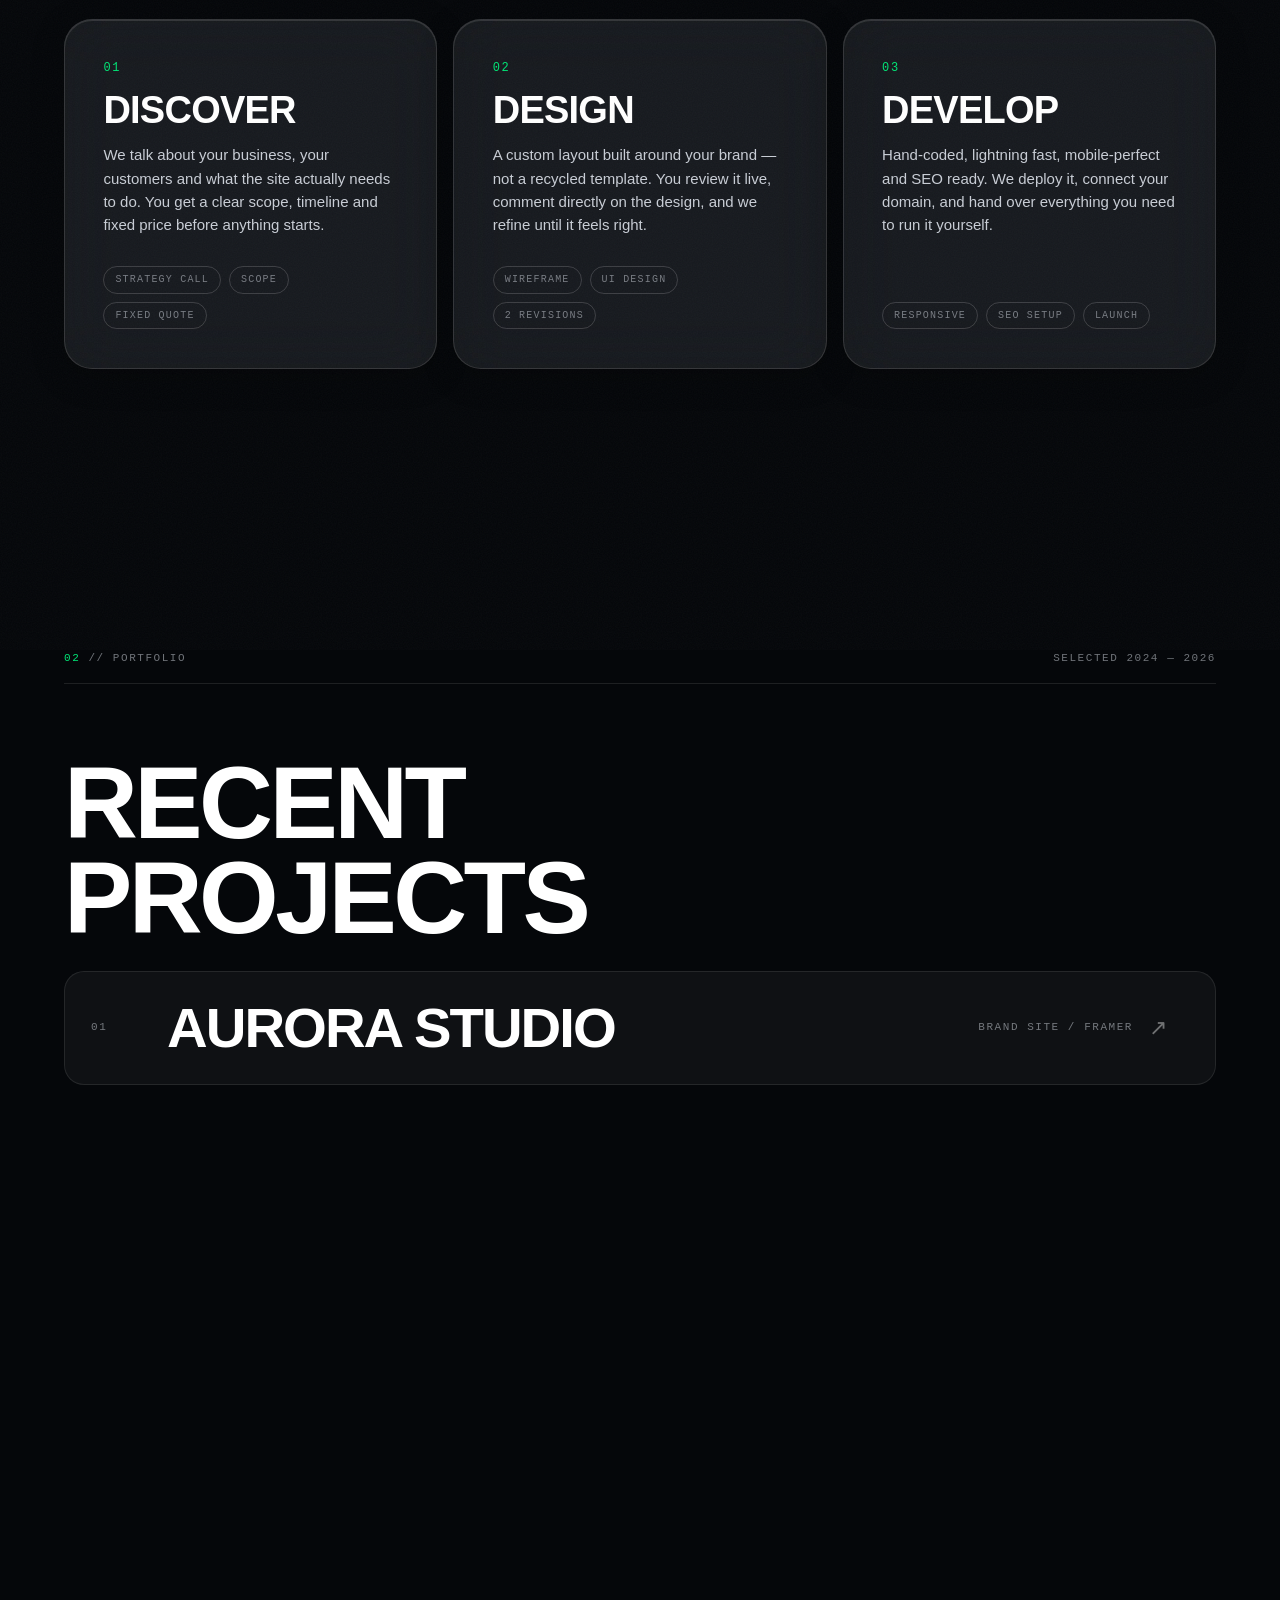
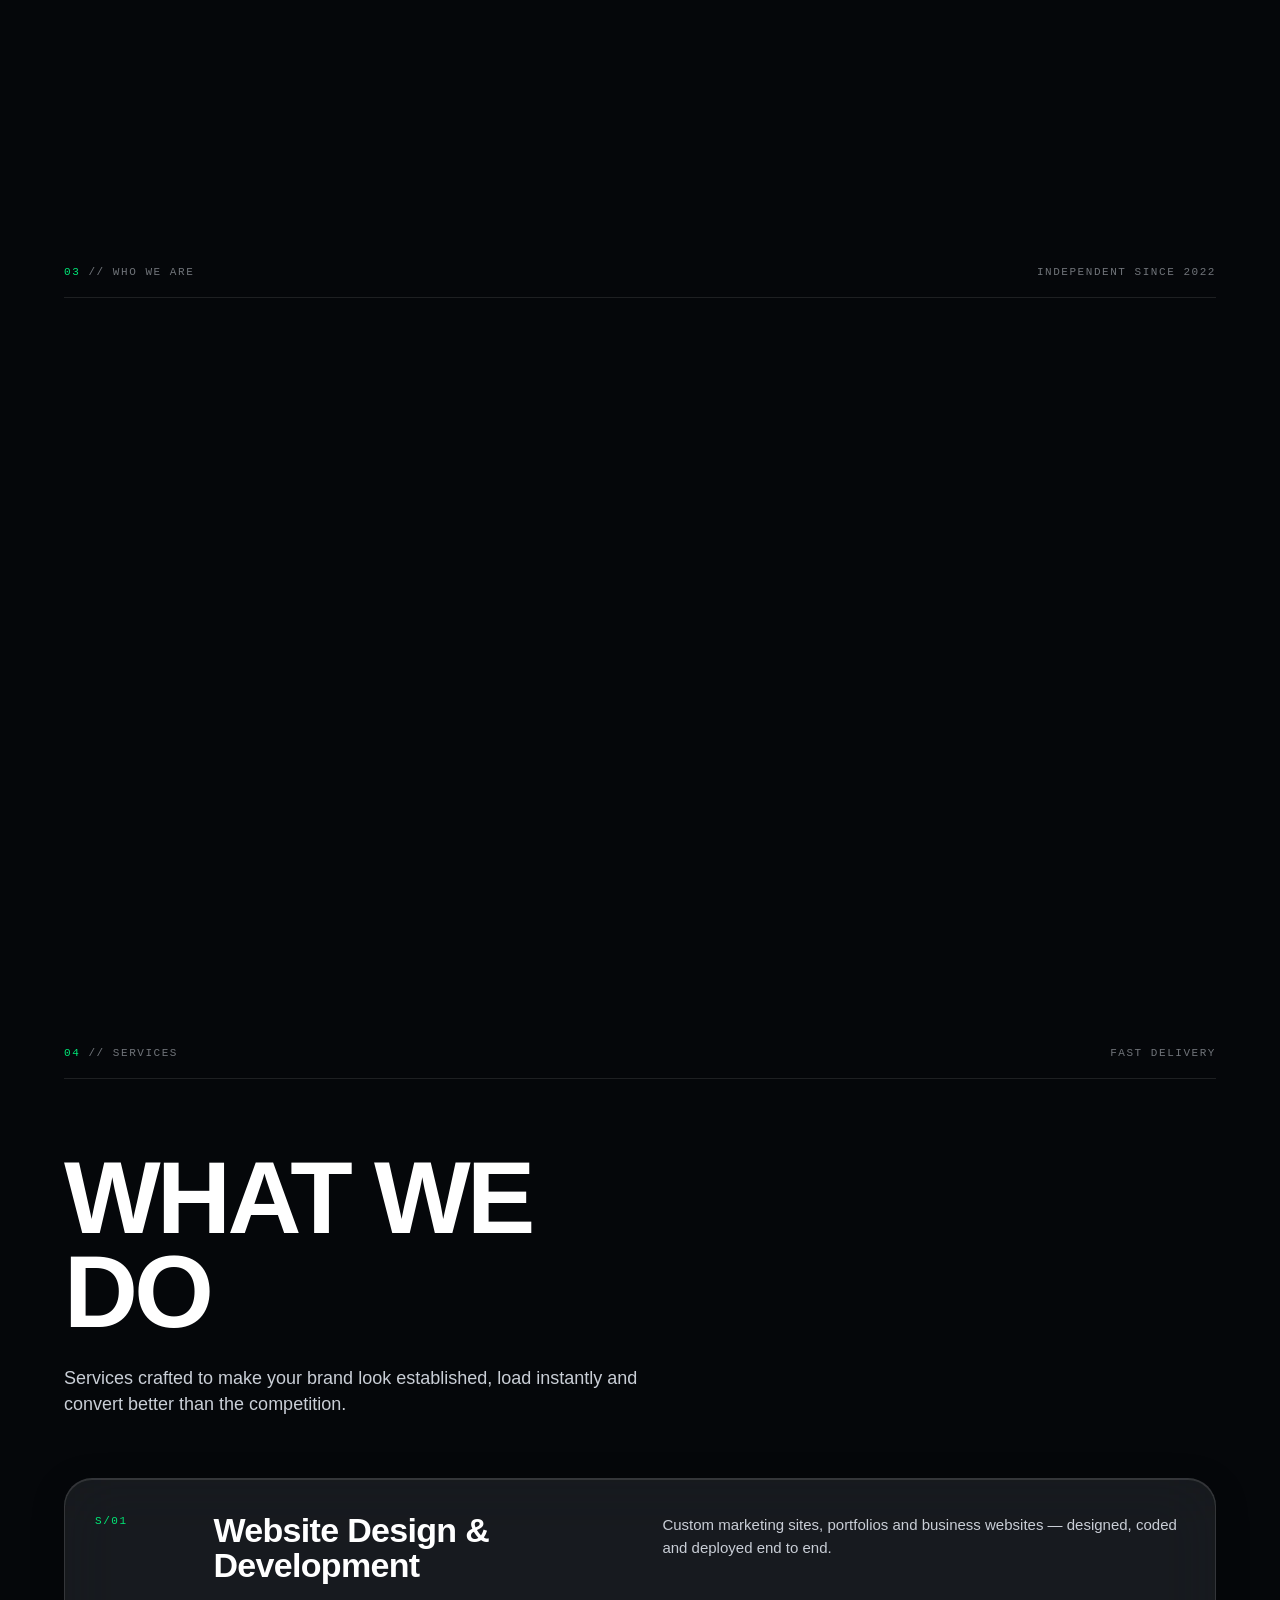
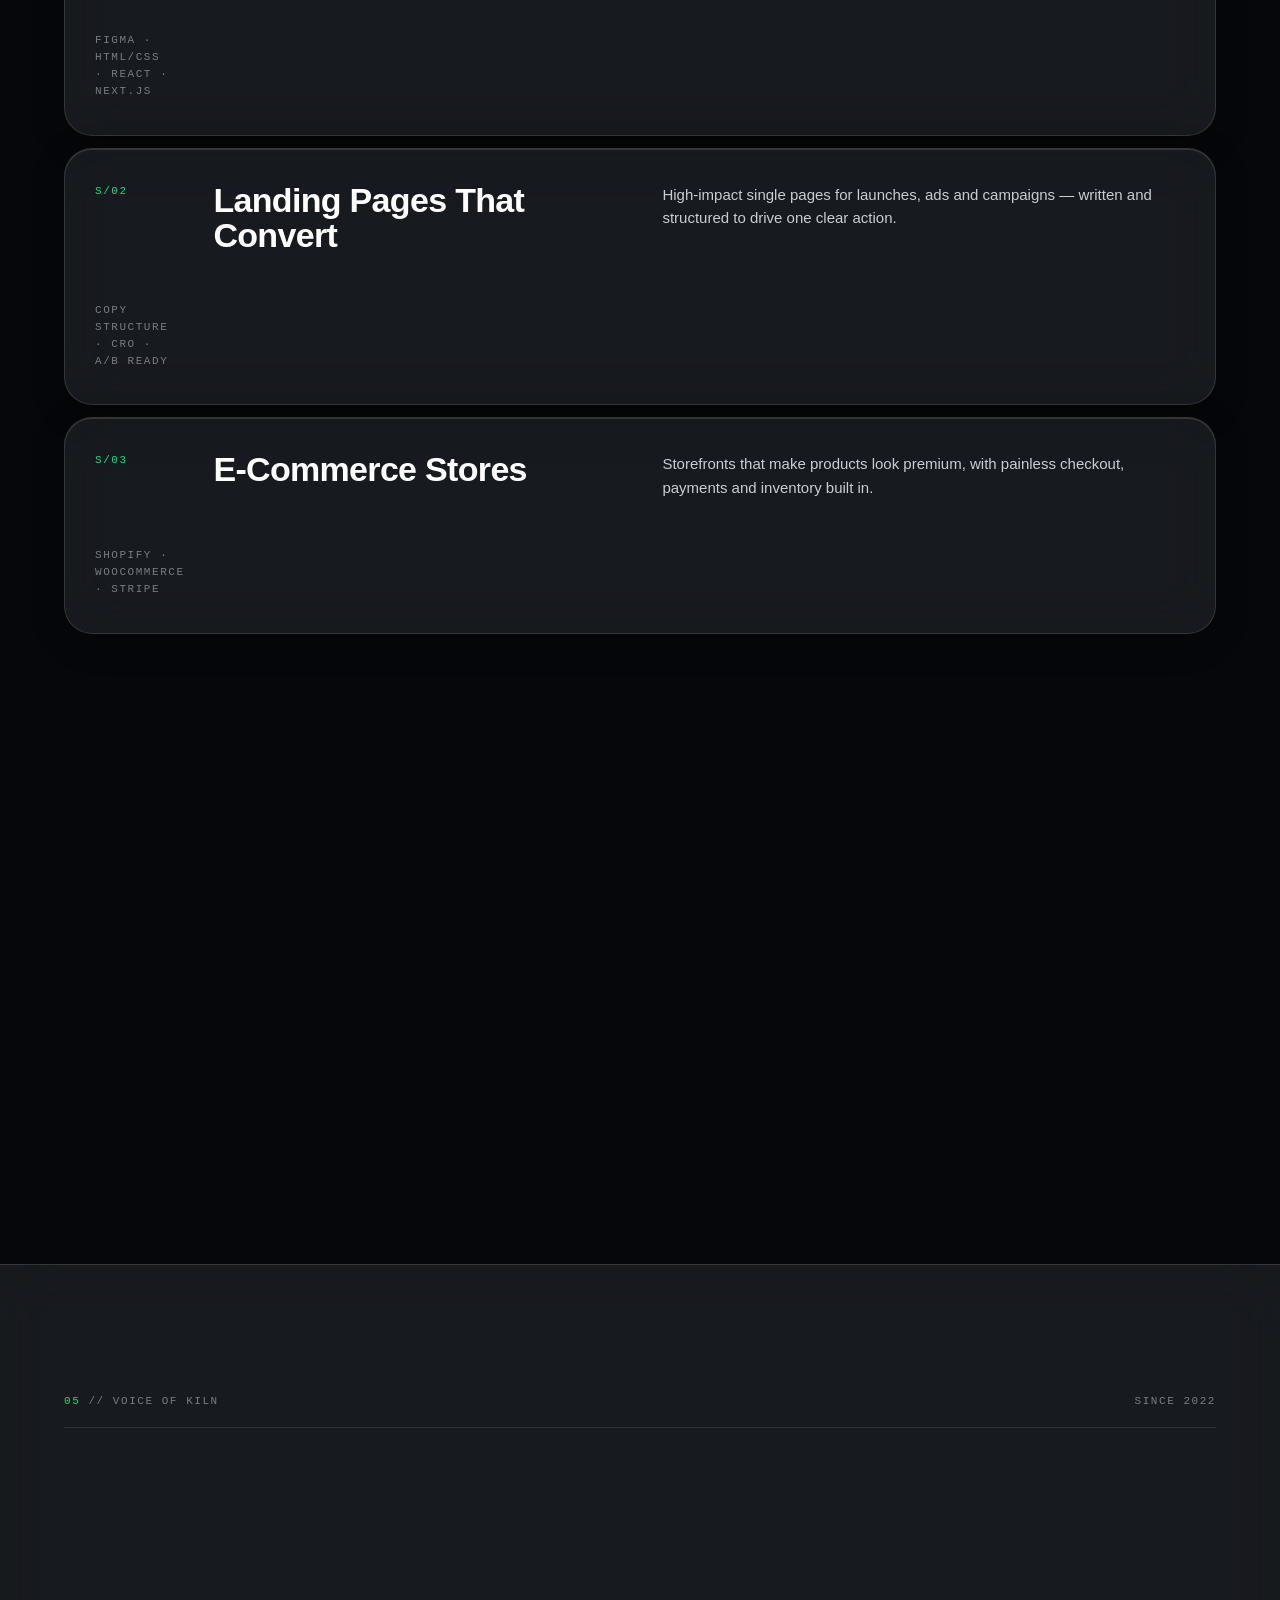
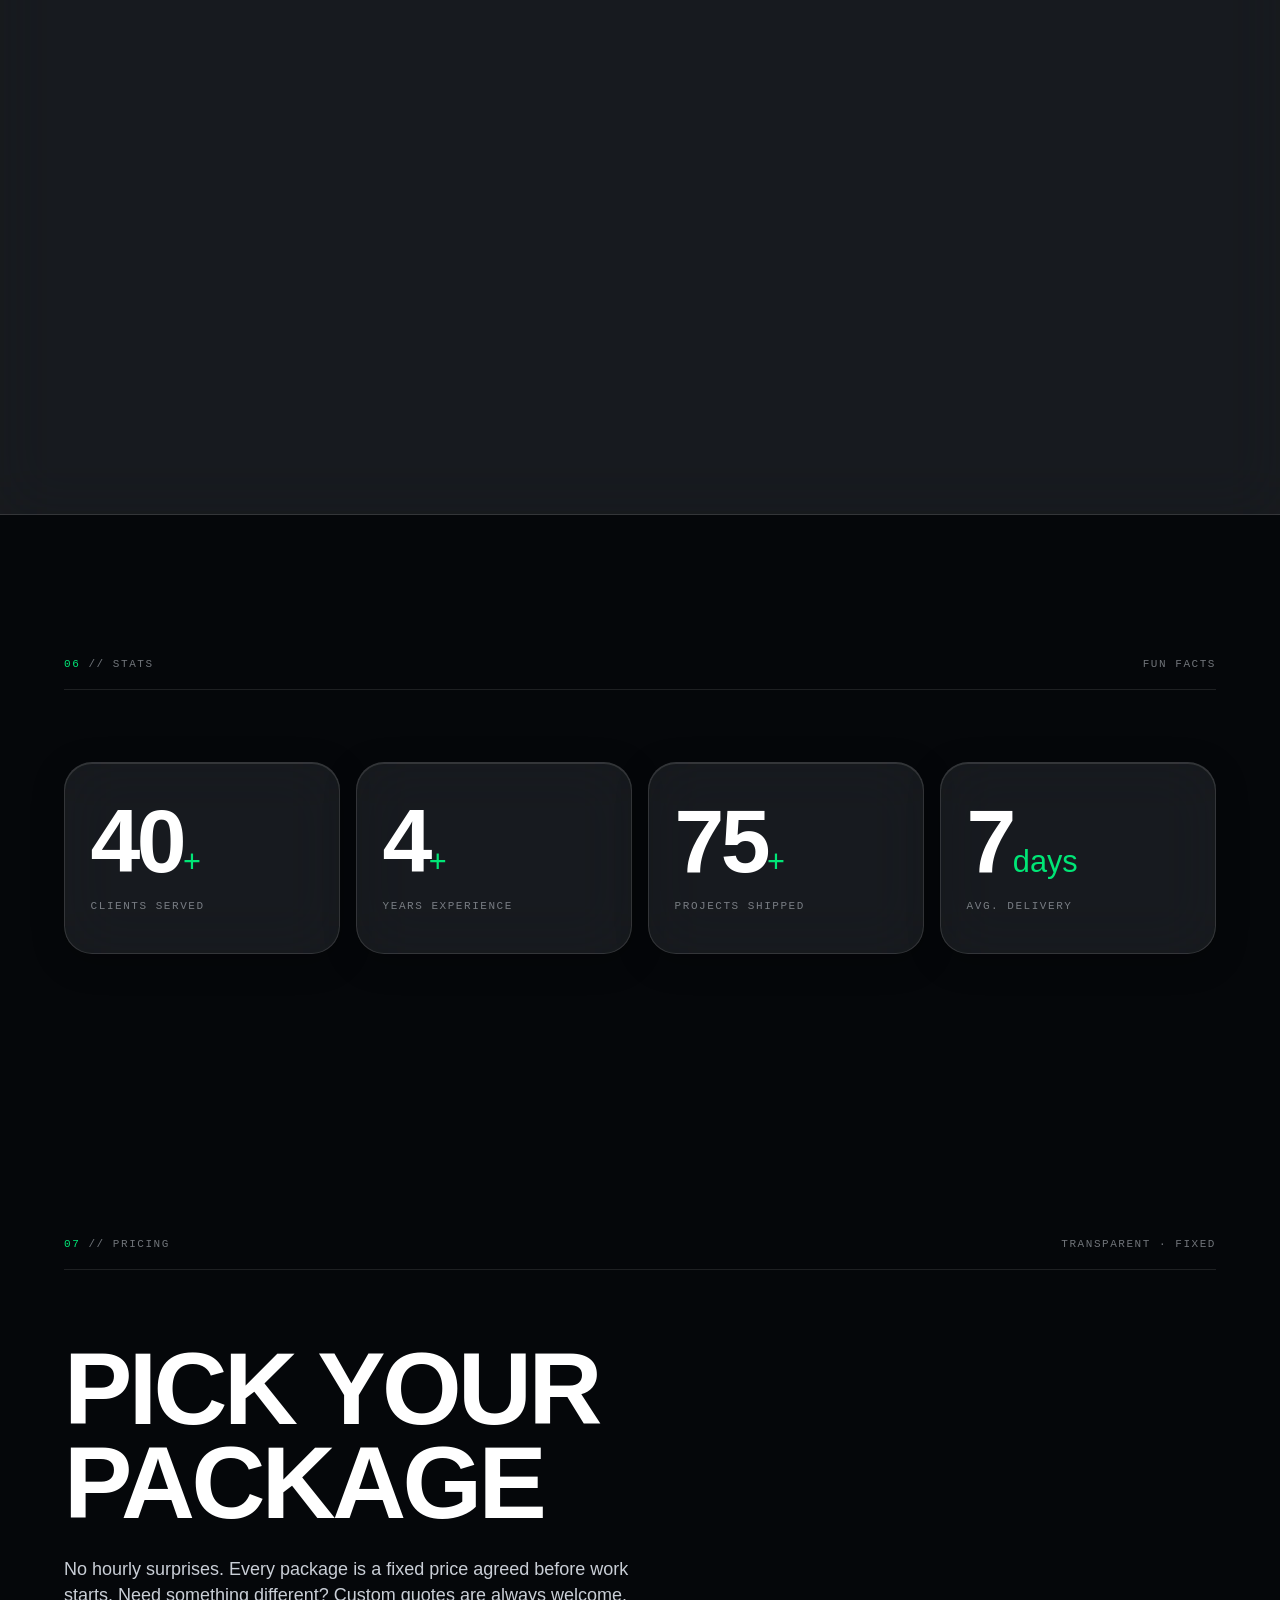
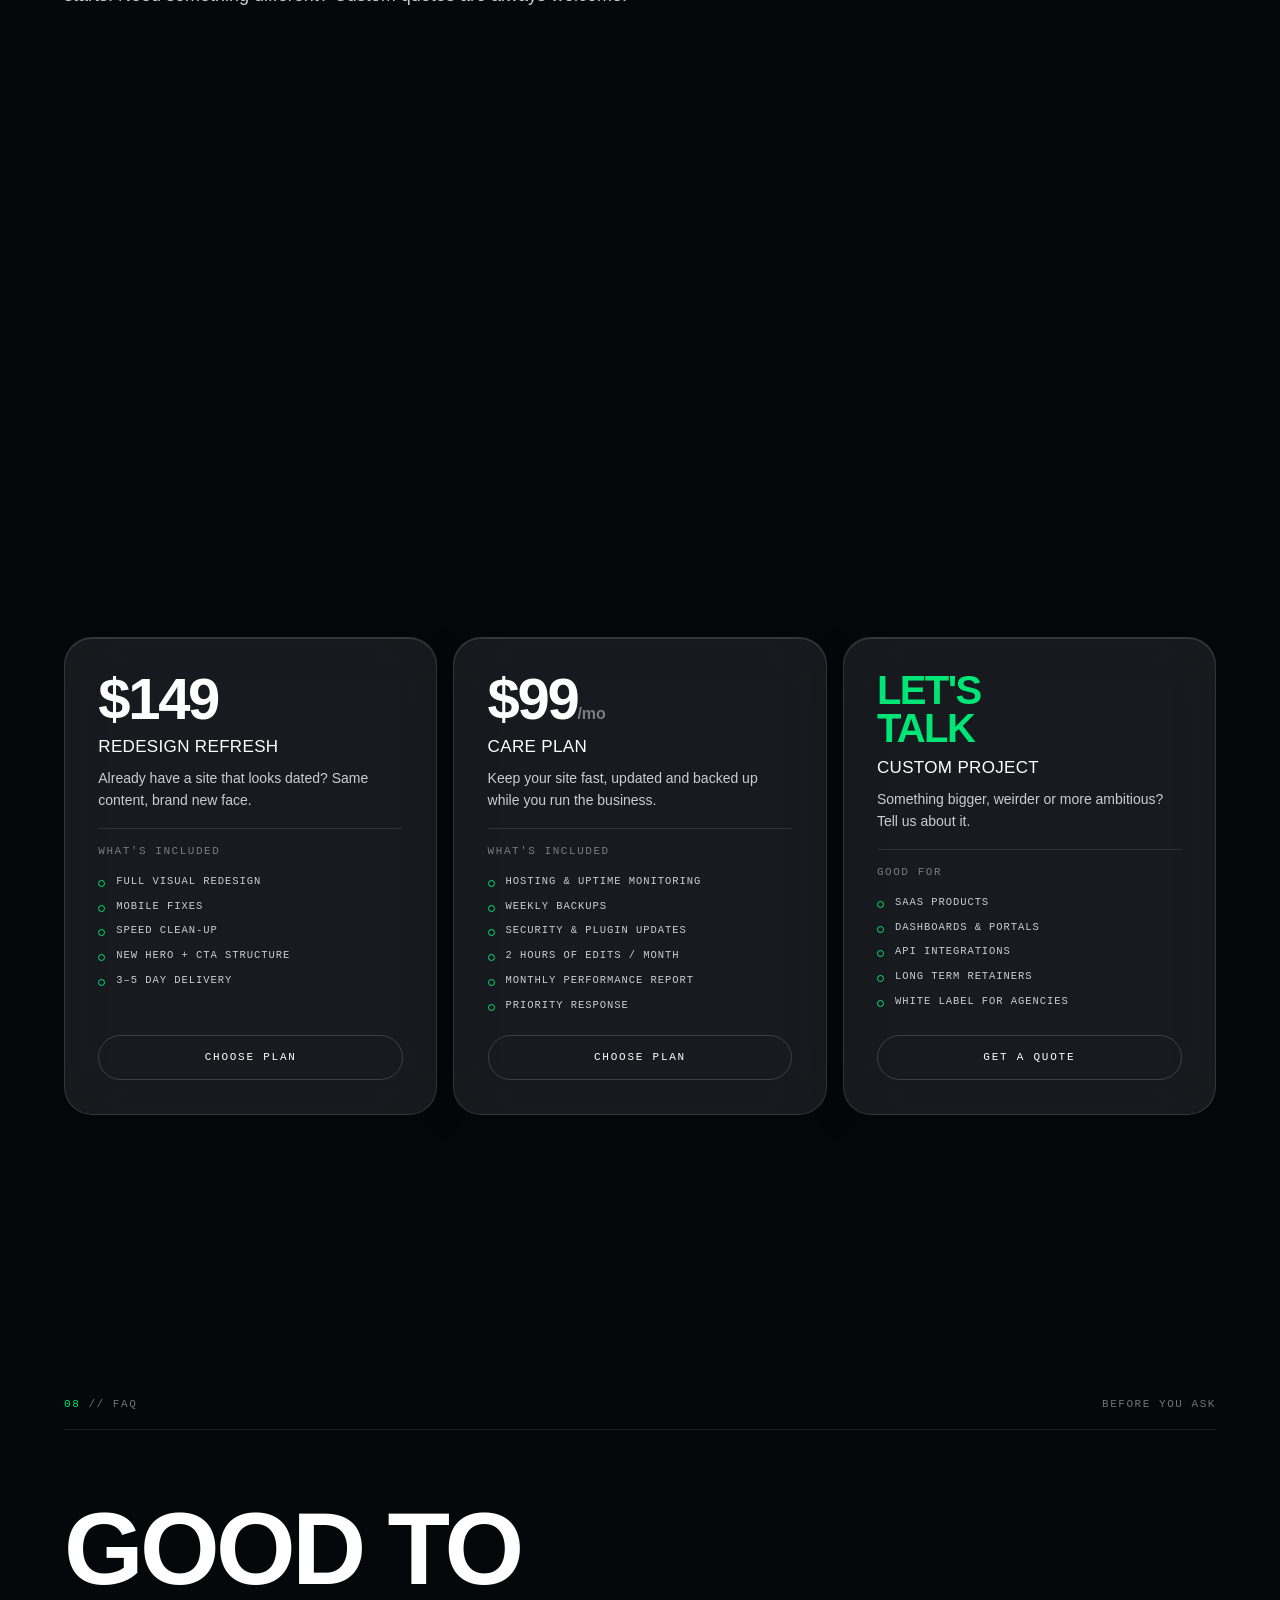
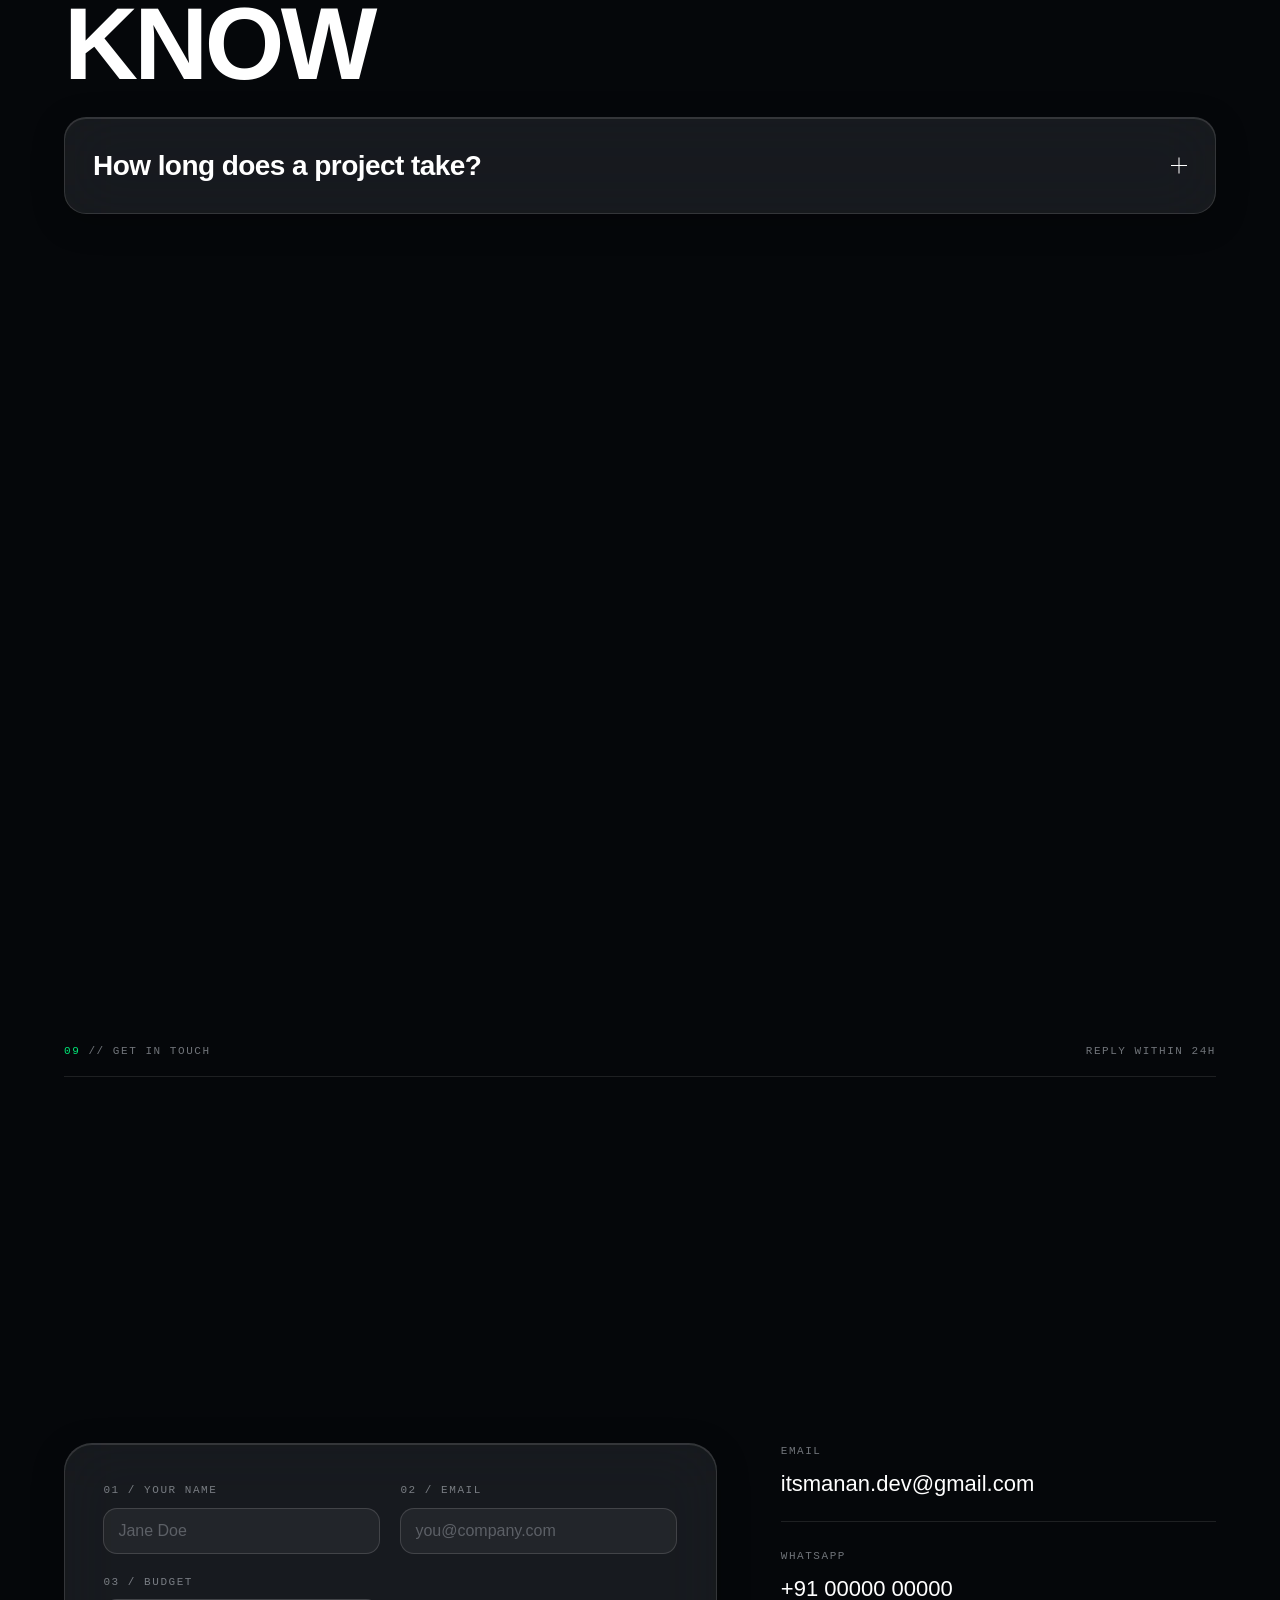
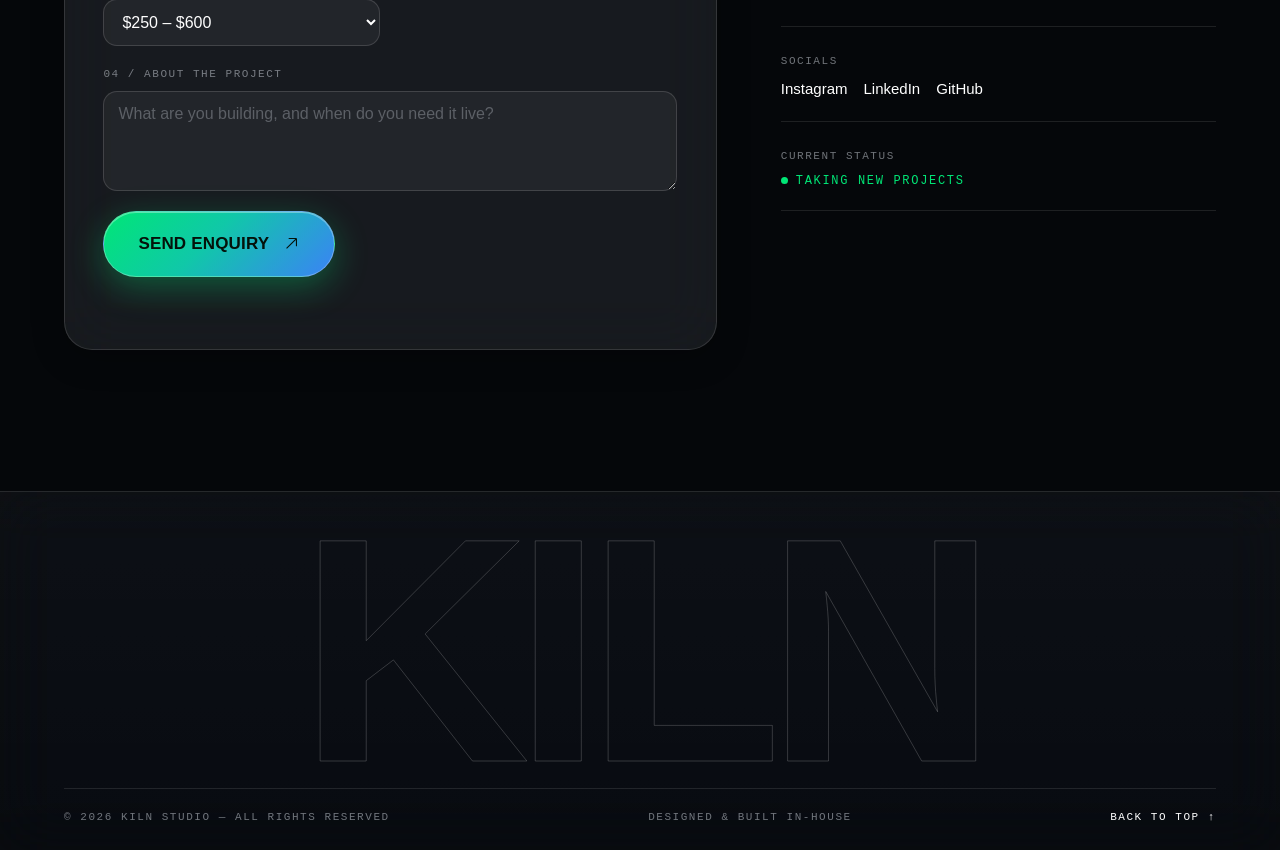
==== commit 460aba5f: "Rebuild visual language as premium glassmorphism Applies the Apple VisionOS / Linear / Arc design di" ====
--- a/index.html
+++ b/index.html
@@ -12,6 +12,7 @@
 <meta property="og:description" content="Websites that look expensive, load fast and bring real business. Taking new projects worldwide." />
 <meta property="og:type" content="website" />
 
+<link rel="preload" as="image" href="assets/bg-skyline.avif" />
 <link rel="preconnect" href="https://api.fontshare.com" />
 <link rel="stylesheet" href="https://api.fontshare.com/v2/css?f[]=clash-display@400,500,600,700&f[]=satoshi@300,400,500,700&display=swap" />
 <link rel="stylesheet" href="css/style.css" />
@@ -19,6 +20,9 @@
 <body>
 
 <!-- ══════════════ AMBIENT BACKDROP ══════════════ -->
+<div class="bg-photo" aria-hidden="true" data-bgparallax="0.06"></div>
+<div class="bg-tint" aria-hidden="true"></div>
+<div class="bg-blobs" aria-hidden="true"><i></i><i></i><i></i></div>
 <div class="bg-grid" aria-hidden="true"></div>
 <div class="bg-noise" aria-hidden="true"></div>
 
--- a/css/style.css
+++ b/css/style.css
@@ -4,32 +4,102 @@
    ════════════════════════════════════════════════════════════ */
 
 :root{
-  --bg:        #000000;
-  --surface:   #0a0a0a;
-  --surface-2: #101010;
-  --line:      rgba(255,255,255,.12);
-  --line-soft: rgba(255,255,255,.07);
-  --fg:        #f7f7f7;
-  --muted:     rgba(255,255,255,.55);
-  --dim:       rgba(255,255,255,.38);
-  --accent:    #d3fd50;              /* electric lime — change to rebrand */
-  --accent-ink:#0b0b0b;
-
-  --display: "Clash Display","Clash Display Placeholder",-apple-system,sans-serif;
-  --body:    "Satoshi","Satoshi Placeholder",-apple-system,Segoe UI,sans-serif;
+  --bg:        #05070A;
+  --surface:   rgba(255,255,255,.05);
+  --surface-2: rgba(255,255,255,.09);
+  --line:      rgba(255,255,255,.16);
+  --line-soft: rgba(255,255,255,.10);
+  --fg:        #ffffff;
+  --muted:     #C9CED6;
+  --dim:       rgba(201,206,214,.55);
+  --accent:    #00E676;              /* primary accent  */
+  --accent-2:  #3B82F6;              /* secondary accent */
+  --accent-ink:#04120A;
+
+  /* glass */
+  --glass:        rgba(255,255,255,.08);
+  --glass-strong: rgba(255,255,255,.12);
+  --glass-border: rgba(255,255,255,.12);
+  --glass-blur:   blur(30px) saturate(180%);
+  --glass-shadow: 0 8px 32px rgba(0,0,0,.25), inset 0 1px rgba(255,255,255,.12);
+  --radius:    28px;
+  --radius-lg: 36px;
+
+  --display: "SF Pro Display",-apple-system,"Satoshi","Satoshi Placeholder",Segoe UI,sans-serif;
+  --brandf:  "Clash Display","Clash Display Placeholder",var(--display);
+  --body:    "SF Pro Text",-apple-system,"Satoshi","Satoshi Placeholder",Segoe UI,sans-serif;
   --mono:    ui-monospace,SFMono-Regular,"SF Mono",Menlo,monospace;
 
   --pad: clamp(20px, 5vw, 80px);
-  --ease: cubic-bezier(.22,1,.36,1);
+  --ease: cubic-bezier(.16,1,.3,1);
+}
+
+/* ══════════════ GLASS UTILITY ══════════════ */
+.glass{
+  background:var(--glass);
+  backdrop-filter:var(--glass-blur);
+  -webkit-backdrop-filter:var(--glass-blur);
+  border:1px solid var(--glass-border);
+  box-shadow:var(--glass-shadow);
+  border-radius:var(--radius);
 }
 
 *,*::before,*::after{ box-sizing:border-box; margin:0; padding:0; }
 
 /* ══════════════ AMBIENT BACKDROP ══════════════
-   Fixed dot-matrix + line grid sitting behind all content, plus an
-   animated film-grain layer floating above it. Both are inert. */
+   Layer order, back to front:
+     .bg-photo  blurred skyline, slow zoom, drifts on scroll
+     .bg-tint   dark gradient + vignette so text always reads
+     .bg-blobs  drifting coloured light
+     .bg-grid   dot-matrix + line grid
+     .bg-noise  animated film grain (above content, inert) */
+.bg-photo{
+  position:fixed; inset:-8%; z-index:-3; pointer-events:none;
+  background:url("../assets/bg-skyline.avif") center/cover no-repeat, #0a0f18;
+  filter:blur(30px) saturate(85%) brightness(.75);
+  transform:scale(1.06);
+  animation:slowzoom 38s ease-in-out infinite alternate;
+  will-change:transform;
+}
+@keyframes slowzoom{ from{ transform:scale(1.06); } to{ transform:scale(1.14); } }
+
+.bg-tint{
+  position:fixed; inset:0; z-index:-2; pointer-events:none;
+  background:
+    radial-gradient(ellipse 70% 55% at 50% 42%, rgba(0,230,118,.10), transparent 70%),
+    linear-gradient(180deg, rgba(5,7,10,.62) 0%, rgba(5,7,10,.42) 40%, rgba(5,7,10,.78) 100%);
+}
+.bg-tint::after{           /* vignette */
+  content:""; position:absolute; inset:0;
+  background:radial-gradient(ellipse 85% 75% at 50% 50%, transparent 45%, rgba(0,0,0,.55) 100%);
+}
+
+.bg-blobs{ position:fixed; inset:0; z-index:-1; pointer-events:none; overflow:hidden; }
+.bg-blobs i{
+  position:absolute; border-radius:50%; filter:blur(90px); opacity:.28;
+  will-change:transform;
+}
+.bg-blobs i:nth-child(1){
+  width:46vw; height:46vw; left:-8vw; top:2vh;
+  background:radial-gradient(circle, rgba(0,230,118,.55), transparent 70%);
+  animation:drift1 26s ease-in-out infinite alternate;
+}
+.bg-blobs i:nth-child(2){
+  width:40vw; height:40vw; right:-6vw; top:28vh;
+  background:radial-gradient(circle, rgba(59,130,246,.5), transparent 70%);
+  animation:drift2 32s ease-in-out infinite alternate;
+}
+.bg-blobs i:nth-child(3){
+  width:34vw; height:34vw; left:34vw; bottom:-10vh;
+  background:radial-gradient(circle, rgba(122,90,248,.42), transparent 70%);
+  animation:drift3 29s ease-in-out infinite alternate;
+}
+@keyframes drift1{ to{ transform:translate3d(8vw,6vh,0) scale(1.15); } }
+@keyframes drift2{ to{ transform:translate3d(-7vw,-5vh,0) scale(1.1); } }
+@keyframes drift3{ to{ transform:translate3d(4vw,-7vh,0) scale(1.18); } }
+
 .bg-grid{
-  position:fixed; inset:0; z-index:0; pointer-events:none;
+  position:fixed; inset:0; z-index:-1; pointer-events:none;
   background-image:
     radial-gradient(rgba(255,255,255,.16) 1px, transparent 1px),
     linear-gradient(rgba(255,255,255,.028) 1px, transparent 1px),
@@ -152,31 +222,47 @@
 @media (hover:none),(max-width:900px){ .cursor{ display:none; } }
 
 /* ══════════════ NAV ══════════════ */
+/* floating glass pill, slides down on load */
 .nav{
-  position:fixed; top:0; left:0; right:0; z-index:800;
+  position:fixed; top:16px; left:50%; z-index:800;
+  width:min(1180px, calc(100% - 2*var(--pad)));
   display:flex; align-items:center; justify-content:space-between;
   gap:16px;
-  padding:18px var(--pad);
-  mix-blend-mode:difference;
-  transition:transform .5s var(--ease);
-}
-.nav.hide{ transform:translateY(-110%); }
+  padding:12px 12px 12px 22px;
+  background:var(--glass);
+  backdrop-filter:var(--glass-blur); -webkit-backdrop-filter:var(--glass-blur);
+  border:1px solid var(--glass-border);
+  box-shadow:var(--glass-shadow);
+  border-radius:99px;
+  translate:-50% 0;
+  transform:translateY(-140%);
+  transition:transform .9s var(--ease);
+}
+body.loaded .nav{ transform:translateY(0); }
+body.loaded .nav.hide{ transform:translateY(-180%); }
 .brand{
-  font-family:var(--display); font-weight:600; font-size:17px;
+  font-family:var(--brandf); font-weight:600; font-size:17px;
   letter-spacing:-.02em; text-transform:uppercase;
 }
 .brand span{ font-size:9px; vertical-align:super; opacity:.6; }
 .nav__mid{ display:flex; gap:10px; align-items:center; }
 .nav__right{ display:flex; align-items:center; gap:22px; }
-.nav__cta{ position:relative; }
-.nav__cta::after{
-  content:""; position:absolute; left:0; bottom:-3px; height:1px; width:100%;
-  background:currentColor; transform:scaleX(0); transform-origin:right;
-  transition:transform .4s var(--ease);
-}
-.nav__cta:hover::after{ transform:scaleX(1); transform-origin:left; }
-
-.menu-btn{ display:flex; align-items:center; gap:9px; }
+/* nav pills glow on hover */
+.nav__cta{
+  position:relative; padding:11px 20px; border-radius:99px;
+  background:linear-gradient(135deg, var(--accent), #23c9ff);
+  color:var(--accent-ink); font-weight:700;
+  box-shadow:0 4px 18px rgba(0,230,118,.28);
+  transition:box-shadow .4s var(--ease), filter .4s;
+}
+.nav__cta:hover{ box-shadow:0 8px 30px rgba(0,230,118,.5); filter:brightness(1.08); }
+
+.menu-btn{
+  display:flex; align-items:center; gap:9px;
+  padding:11px 18px; border-radius:99px;
+  transition:background .4s var(--ease), box-shadow .4s;
+}
+.menu-btn:hover{ background:rgba(255,255,255,.10); box-shadow:inset 0 0 0 1px rgba(255,255,255,.16); }
 .menu-btn__bars{ display:grid; gap:4px; width:20px; }
 .menu-btn__bars i{ height:1px; background:currentColor; transition:transform .4s var(--ease); }
 body.menu-open .menu-btn__bars i:nth-child(1){ transform:translateY(2.5px) rotate(45deg); }
@@ -187,7 +273,8 @@
 /* ══════════════ FULLSCREEN MENU ══════════════ */
 .menu{
   position:fixed; inset:0; z-index:790;
-  background:var(--surface);
+  background:rgba(5,7,10,.72);
+  backdrop-filter:blur(40px) saturate(180%); -webkit-backdrop-filter:blur(40px) saturate(180%);
   padding:120px var(--pad) var(--pad);
   display:flex; flex-direction:column; justify-content:space-between;
   gap:40px; overflow-y:auto;
@@ -232,10 +319,19 @@
 .hero{
   position:relative;
   min-height:100svh;
-  padding:120px var(--pad) 40px;
+  margin:0 var(--pad);
+  padding:clamp(96px,12vh,140px) clamp(20px,4vw,58px) clamp(28px,4vh,48px);
   display:flex; flex-direction:column; justify-content:space-between;
   overflow:hidden;
-}
+  /* the huge floating glass container */
+  background:var(--glass);
+  backdrop-filter:var(--glass-blur); -webkit-backdrop-filter:var(--glass-blur);
+  border:1px solid var(--glass-border);
+  box-shadow:0 30px 90px rgba(0,0,0,.45), inset 0 1px rgba(255,255,255,.14);
+  border-radius:var(--radius-lg);
+  margin-top:88px;
+}
+@media (max-width:700px){ .hero{ margin-top:76px; border-radius:26px; } }
 .hero__glow{
   position:absolute; left:50%; top:38%; width:min(1100px,120vw); aspect-ratio:1;
   transform:translate(-50%,-50%);
@@ -303,8 +399,20 @@
   padding:22px 0; margin-bottom:clamp(16px,3vh,34px);
   border-top:1px solid var(--line-soft);
 }
-.spec__col{ display:flex; gap:14px; align-items:flex-start; }
-.spec__col svg{ width:26px; height:26px; flex:none; color:var(--accent); opacity:.85; }
+.spec__col{
+  display:flex; gap:14px; align-items:flex-start;
+  padding:18px; border-radius:20px;
+  background:rgba(255,255,255,.05);
+  border:1px solid rgba(255,255,255,.10);
+  box-shadow:inset 0 1px rgba(255,255,255,.10);
+  transition:transform .5s var(--ease), background .4s, border-color .4s, box-shadow .5s;
+}
+.spec__col:hover{
+  transform:translateY(-6px); background:rgba(255,255,255,.09);
+  border-color:rgba(0,230,118,.28);
+  box-shadow:0 16px 40px rgba(0,0,0,.32), inset 0 1px rgba(255,255,255,.18);
+}
+.spec__col svg{ width:26px; height:26px; flex:none; color:var(--accent); opacity:.9; }
 .spec__col p{ color:var(--muted); font-size:13.5px; line-height:1.45; margin-top:5px; }
 @media (max-width:820px){
   .spec{ grid-template-columns:1fr; gap:16px; padding:18px 0; }
@@ -320,25 +428,44 @@
 @media (max-width:900px){ .scroll-hint{ display:none; } }
 
 /* ══════════════ BUTTONS ══════════════ */
+/* secondary — transparent glass with white border */
 .btn{
   display:inline-flex; align-items:center; gap:14px;
-  font-family:var(--mono); font-size:11px; letter-spacing:.16em; text-transform:uppercase;
-  padding:14px 22px; border:1px solid var(--line);
+  font-family:var(--body); font-size:16px; font-weight:600; letter-spacing:.01em;
+  padding:15px 26px;
+  background:rgba(255,255,255,.06);
+  backdrop-filter:blur(20px) saturate(160%); -webkit-backdrop-filter:blur(20px) saturate(160%);
+  border:1px solid rgba(255,255,255,.22);
   border-radius:99px; position:relative; overflow:hidden;
-  transition:color .35s var(--ease), border-color .35s;
-}
-.btn svg{ width:15px; height:15px; transition:transform .4s var(--ease); }
+  box-shadow:0 6px 22px rgba(0,0,0,.22), inset 0 1px rgba(255,255,255,.14);
+  transition:box-shadow .5s var(--ease), border-color .4s, background .4s, scale .5s var(--ease);
+}
+.btn svg{ width:17px; height:17px; transition:transform .5s var(--ease); }
+/* radial highlight follows the cursor (JS sets --hx/--hy) */
 .btn::before{
-  content:""; position:absolute; inset:0; background:var(--accent);
-  transform:translateY(101%); transition:transform .45s var(--ease); z-index:-1;
+  content:""; position:absolute; inset:0; pointer-events:none; opacity:0;
+  background:radial-gradient(180px circle at var(--hx,50%) var(--hy,50%), rgba(255,255,255,.22), transparent 65%);
+  transition:opacity .4s;
 }
 .btn span,.btn svg{ position:relative; z-index:1; }
-.btn:hover{ color:var(--accent-ink); border-color:var(--accent); }
-.btn:hover::before{ transform:none; }
+.btn:hover{
+  scale:1.05; border-color:rgba(255,255,255,.4); background:rgba(255,255,255,.12);
+  box-shadow:0 14px 40px rgba(0,0,0,.34), inset 0 1px rgba(255,255,255,.24);
+}
+.btn:hover::before{ opacity:1; }
 .btn:hover svg{ transform:translate(3px,-3px); }
-.btn--big{ padding:18px 30px; font-size:12px; }
-.btn--fill{ background:var(--accent); color:var(--accent-ink); border-color:var(--accent); }
-.btn--fill::before{ background:#fff; }
+.btn--big{ padding:19px 34px; font-size:17px; }
+
+/* primary — gradient, glowing */
+.btn--fill{
+  background:linear-gradient(135deg, var(--accent) 0%, #10c8a8 45%, var(--accent-2) 100%);
+  color:var(--accent-ink); border-color:rgba(255,255,255,.28);
+  box-shadow:0 10px 34px rgba(0,230,118,.32), inset 0 1px rgba(255,255,255,.34);
+}
+.btn--fill:hover{
+  background:linear-gradient(135deg, var(--accent) 0%, #10c8a8 45%, var(--accent-2) 100%);
+  box-shadow:0 18px 52px rgba(0,230,118,.5), inset 0 1px rgba(255,255,255,.4);
+}
 .btn[disabled]{ opacity:.55; pointer-events:none; }
 
 /* magnetic hover — JS writes the `translate` property, which is
@@ -349,8 +476,10 @@
 
 /* ══════════════ MARQUEE ══════════════ */
 .marquee{
-  border-block:1px solid var(--line-soft);
-  padding:16px 0; overflow:hidden; background:var(--surface);
+  border-block:1px solid var(--glass-border);
+  padding:16px 0; overflow:hidden;
+  background:var(--glass);
+  backdrop-filter:var(--glass-blur); -webkit-backdrop-filter:var(--glass-blur);
 }
 .marquee__track{ display:flex; width:max-content; animation:slide 34s linear infinite; }
 .marquee__track span{
@@ -384,13 +513,21 @@
 .reveal.in{ opacity:1; transform:none; }
 
 /* ══════════════ APPROACH ══════════════ */
-.phases{ display:grid; grid-template-columns:repeat(auto-fit,minmax(270px,1fr)); gap:1px; background:var(--line-soft); border:1px solid var(--line-soft); }
+.phases{ display:grid; grid-template-columns:repeat(auto-fit,minmax(270px,1fr)); gap:16px; }
 .phase{
-  background:var(--bg); padding:clamp(24px,3vw,40px);
+  background:var(--glass);
+  backdrop-filter:var(--glass-blur); -webkit-backdrop-filter:var(--glass-blur);
+  border:1px solid var(--glass-border); box-shadow:var(--glass-shadow);
+  border-radius:var(--radius);
+  padding:clamp(24px,3vw,40px);
   display:flex; flex-direction:column; gap:14px;
-  transition:background .45s var(--ease);
-}
-.phase:hover{ background:var(--surface-2); }
+  transition:background .45s var(--ease), transform .5s var(--ease), border-color .45s, box-shadow .45s;
+}
+.phase:hover{
+  background:var(--glass-strong); transform:translateY(-6px) scale(1.015);
+  border-color:rgba(255,255,255,.22);
+  box-shadow:0 20px 48px rgba(0,0,0,.4), inset 0 1px rgba(255,255,255,.2), 0 0 0 1px rgba(0,230,118,.14);
+}
 .phase__num{ color:var(--accent); font-size:12px; }
 .phase h3{
   font-family:var(--display); font-weight:500; font-size:clamp(24px,3vw,38px);
@@ -460,13 +597,21 @@
 @media (max-width:820px){ .about__grid{ grid-template-columns:1fr; } }
 
 /* ══════════════ SERVICES ══════════════ */
-.services__list{ border-top:1px solid var(--line-soft); }
+.services__list{ display:flex; flex-direction:column; gap:12px; }
 .service{
   display:grid; grid-template-columns:80px 1.1fr 1.4fr; gap:clamp(14px,3vw,40px); align-items:start;
-  padding:clamp(22px,3vw,38px) 4px; border-bottom:1px solid var(--line-soft);
-  transition:background .4s var(--ease), padding-left .4s var(--ease);
-}
-.service:hover{ background:var(--surface-2); padding-left:20px; }
+  padding:clamp(22px,3vw,34px) clamp(18px,2.4vw,30px);
+  background:var(--glass);
+  backdrop-filter:var(--glass-blur); -webkit-backdrop-filter:var(--glass-blur);
+  border:1px solid var(--glass-border); box-shadow:var(--glass-shadow);
+  border-radius:var(--radius);
+  transition:background .4s var(--ease), transform .5s var(--ease), border-color .4s, box-shadow .5s;
+}
+.service:hover{
+  background:var(--glass-strong); transform:translateY(-5px) scale(1.008);
+  border-color:rgba(255,255,255,.24);
+  box-shadow:0 20px 50px rgba(0,0,0,.38), inset 0 1px rgba(255,255,255,.2);
+}
 .service__num{ color:var(--accent); }
 .service h3{
   font-family:var(--display); font-weight:500; font-size:clamp(20px,2.7vw,34px);
@@ -477,7 +622,12 @@
 @media (max-width:820px){ .service{ grid-template-columns:1fr; gap:10px; } }
 
 /* ══════════════ STATEMENT ══════════════ */
-.statement{ padding:clamp(70px,10vw,140px) var(--pad); background:var(--surface); border-block:1px solid var(--line-soft); }
+.statement{
+  padding:clamp(70px,10vw,140px) var(--pad);
+  background:var(--glass);
+  backdrop-filter:var(--glass-blur); -webkit-backdrop-filter:var(--glass-blur);
+  border-block:1px solid var(--glass-border);
+}
 .statement__text{
   font-family:var(--display); font-weight:500;
   font-size:clamp(22px,4.4vw,62px); line-height:1.08; letter-spacing:-.035em; text-transform:uppercase;
@@ -486,8 +636,16 @@
 .statement__text em{ font-style:normal; color:var(--accent); }
 
 /* ══════════════ STATS ══════════════ */
-.stats__grid{ display:grid; grid-template-columns:repeat(auto-fit,minmax(190px,1fr)); gap:1px; background:var(--line-soft); border:1px solid var(--line-soft); }
-.stat{ background:var(--bg); padding:clamp(24px,3vw,44px) clamp(18px,2vw,30px); }
+.stats__grid{ display:grid; grid-template-columns:repeat(auto-fit,minmax(190px,1fr)); gap:16px; }
+.stat{
+  background:var(--glass);
+  backdrop-filter:var(--glass-blur); -webkit-backdrop-filter:var(--glass-blur);
+  border:1px solid var(--glass-border); box-shadow:var(--glass-shadow);
+  border-radius:var(--radius);
+  padding:clamp(24px,3vw,44px) clamp(18px,2vw,30px);
+  transition:transform .5s var(--ease), background .45s;
+}
+.stat:hover{ transform:translateY(-6px); background:var(--glass-strong); }
 .stat__num{
   font-family:var(--display); font-weight:500;
   font-size:clamp(48px,7vw,104px); line-height:.9; letter-spacing:-.05em;
@@ -499,12 +657,31 @@
 .plans{ display:grid; grid-template-columns:repeat(auto-fit,minmax(290px,1fr)); gap:16px; }
 .plan{
   position:relative; display:flex; flex-direction:column; gap:14px;
-  background:var(--surface); border:1px solid var(--line-soft); border-radius:14px;
+  background:var(--glass);
+  backdrop-filter:var(--glass-blur); -webkit-backdrop-filter:var(--glass-blur);
+  border:1px solid var(--glass-border); box-shadow:var(--glass-shadow);
+  border-radius:var(--radius);
   padding:clamp(22px,2.6vw,34px);
-  transition:transform .5s var(--ease), border-color .4s, background .4s;
-}
-.plan:hover{ transform:translateY(-6px); border-color:rgba(255,255,255,.24); background:var(--surface-2); }
-.plan--pro{ border-color:var(--accent); background:linear-gradient(180deg,rgba(211,253,80,.07),transparent 45%),var(--surface); }
+  overflow:hidden;
+  transition:transform .5s var(--ease), border-color .4s, background .4s, box-shadow .5s;
+}
+/* glass shine sweep on hover */
+.plan::after{
+  content:""; position:absolute; inset:0; pointer-events:none;
+  background:linear-gradient(115deg, transparent 30%, rgba(255,255,255,.10) 48%, transparent 62%);
+  transform:translateX(-120%); transition:transform .9s var(--ease);
+}
+.plan:hover::after{ transform:translateX(120%); }
+.plan:hover{
+  transform:translateY(-8px) scale(1.02); border-color:rgba(255,255,255,.26);
+  background:var(--glass-strong);
+  box-shadow:0 24px 60px rgba(0,0,0,.45), inset 0 1px rgba(255,255,255,.22), 0 0 0 1px rgba(0,230,118,.18);
+}
+.plan--pro{
+  border-color:rgba(0,230,118,.45);
+  background:linear-gradient(180deg,rgba(0,230,118,.12),transparent 45%),var(--glass);
+  box-shadow:var(--glass-shadow), 0 0 44px rgba(0,230,118,.12);
+}
 .plan__badge{
   position:absolute; top:-1px; right:18px;
   background:var(--accent); color:var(--accent-ink);
@@ -543,17 +720,24 @@
 .plan--pro .plan__btn:hover{ background:#fff; border-color:#fff; }
 
 /* ══════════════ FAQ ══════════════ */
-.faq__list{ border-top:1px solid var(--line-soft); }
-.faq__item{ border-bottom:1px solid var(--line-soft); }
+.faq__list{ display:flex; flex-direction:column; gap:12px; }
+.faq__item{
+  background:var(--glass);
+  backdrop-filter:var(--glass-blur); -webkit-backdrop-filter:var(--glass-blur);
+  border:1px solid var(--glass-border); box-shadow:var(--glass-shadow);
+  border-radius:22px; overflow:hidden;
+  transition:background .4s, border-color .4s;
+}
+.faq__item[open],.faq__item:hover{ background:var(--glass-strong); border-color:rgba(255,255,255,.2); }
 .faq__item summary{
   list-style:none; cursor:pointer;
   display:flex; justify-content:space-between; align-items:center; gap:20px;
-  padding:clamp(18px,2.4vw,28px) 4px;
+  padding:clamp(18px,2.4vw,26px) clamp(18px,2.2vw,28px);
   font-family:var(--display); font-weight:500; font-size:clamp(17px,2.2vw,28px);
   letter-spacing:-.02em; transition:color .3s, padding-left .4s var(--ease);
 }
 .faq__item summary::-webkit-details-marker{ display:none; }
-.faq__item summary:hover{ color:var(--accent); padding-left:16px; }
+.faq__item summary:hover{ color:var(--accent); }
 .faq__item summary i{
   position:relative; width:16px; height:16px; flex:none;
 }
@@ -564,7 +748,7 @@
 .faq__item summary i::after{ transform:rotate(90deg); }
 .faq__item[open] summary{ color:var(--accent); }
 .faq__item[open] summary i::after{ transform:rotate(0); }
-.faq__item p{ color:var(--muted); font-size:15px; max-width:74ch; padding:0 4px clamp(20px,2.4vw,28px); }
+.faq__item p{ color:var(--muted); font-size:15px; max-width:74ch; padding:0 clamp(18px,2.2vw,28px) clamp(20px,2.4vw,28px); }
 
 /* ══════════════ CONTACT ══════════════ */
 .contact__title{
@@ -575,7 +759,13 @@
 .contact__grid{ display:grid; grid-template-columns:1.5fr 1fr; gap:clamp(28px,5vw,70px); align-items:start; }
 @media (max-width:900px){ .contact__grid{ grid-template-columns:1fr; } }
 
-.form{ display:grid; grid-template-columns:1fr 1fr; gap:20px; }
+.form{
+  display:grid; grid-template-columns:1fr 1fr; gap:20px;
+  background:var(--glass);
+  backdrop-filter:var(--glass-blur); -webkit-backdrop-filter:var(--glass-blur);
+  border:1px solid var(--glass-border); box-shadow:var(--glass-shadow);
+  border-radius:var(--radius); padding:clamp(22px,3vw,40px);
+}
 .field{ display:flex; flex-direction:column; gap:8px; }
 .field--full{ grid-column:1 / -1; }
 .form .btn{ grid-column:1 / -1; justify-self:start; }
@@ -584,14 +774,19 @@
 .hp{ position:absolute; left:-9999px; width:1px; height:1px; overflow:hidden; }
 .field label{ color:var(--dim); }
 .field input,.field select,.field textarea{
-  width:100%; background:transparent; color:var(--fg);
-  border:0; border-bottom:1px solid var(--line); padding:12px 2px;
+  width:100%; color:var(--fg);
+  background:rgba(255,255,255,.05);
+  border:1px solid rgba(255,255,255,.14); border-radius:14px;
+  padding:13px 14px;
   font-family:var(--body); font-size:16px; resize:vertical;
-  transition:border-color .35s;
-}
-.field select option{ background:#111; }
-.field input::placeholder,.field textarea::placeholder{ color:rgba(255,255,255,.22); }
-.field input:focus,.field select:focus,.field textarea:focus{ outline:none; border-color:var(--accent); }
+  transition:border-color .35s, background .35s, box-shadow .35s;
+}
+.field select option{ background:#0d1117; }
+.field input::placeholder,.field textarea::placeholder{ color:rgba(201,206,214,.35); }
+.field input:focus,.field select:focus,.field textarea:focus{
+  outline:none; border-color:rgba(0,230,118,.55); background:rgba(255,255,255,.08);
+  box-shadow:0 0 0 4px rgba(0,230,118,.12);
+}
 .field input.err,.field textarea.err{ border-color:#ff5a52; }
 @media (max-width:620px){ .form{ grid-template-columns:1fr; } }
 
@@ -616,6 +811,57 @@
 }
 .footer__top{ font-family:var(--mono); font-size:11px; letter-spacing:.14em; text-transform:uppercase; transition:color .3s; }
 .footer__top:hover{ color:var(--accent); }
+
+/* ══════════════ PREMIUM TYPE PASS ══════════════
+   Heavier weights suit the neo-grotesque display face; the Clash
+   wordmark is kept only for the brand marks. */
+.hero__title,.sec-title,.contact__title,.about__title,.statement__text{
+  font-weight:700; letter-spacing:-.035em;
+}
+.hero__title{ line-height:.94; }
+.preloader__count,.footer__big,.brand{ font-family:var(--brandf); }
+.plan__price,.stat__num{ font-weight:700; letter-spacing:-.04em; }
+.project__name,.menu__link{ font-weight:600; }
+.phase h3,.service h3{ font-weight:600; letter-spacing:-.02em; }
+.faq__item summary{ font-weight:600; }
+.hero__blurb,.lead{ color:var(--muted); }
+
+/* project rows read as glass strips */
+.projects{ border-top:0; display:flex; flex-direction:column; gap:10px; }
+.project{
+  border-bottom:0; border-radius:20px;
+  padding:clamp(18px,2.6vw,28px) clamp(18px,2.2vw,26px);
+  background:rgba(255,255,255,.045);
+  border:1px solid rgba(255,255,255,.09);
+  transition:background .45s var(--ease), transform .5s var(--ease), border-color .4s, box-shadow .5s;
+}
+.project::after{ display:none; }
+.project:hover{
+  padding-left:clamp(26px,3vw,38px);
+  background:rgba(255,255,255,.09); transform:translateY(-4px);
+  border-color:rgba(0,230,118,.3);
+  box-shadow:0 18px 44px rgba(0,0,0,.34), inset 0 1px rgba(255,255,255,.16);
+}
+.proj-preview{ box-shadow:0 30px 70px rgba(0,0,0,.55); border:1px solid rgba(255,255,255,.16); }
+
+/* footer sits on its own faint glass shelf */
+.footer{
+  border-top:1px solid var(--glass-border);
+  background:linear-gradient(180deg, rgba(255,255,255,.04), rgba(255,255,255,.02));
+  backdrop-filter:var(--glass-blur); -webkit-backdrop-filter:var(--glass-blur);
+}
+.footer__big{ -webkit-text-stroke:1px rgba(255,255,255,.18); }
+
+/* accent glow on the status dot */
+.status i{ box-shadow:0 0 0 0 rgba(0,230,118,.55); }
+@keyframes ping{
+  0%{ box-shadow:0 0 0 0 rgba(0,230,118,.55); }
+  70%{ box-shadow:0 0 0 12px rgba(0,230,118,0); }
+  100%{ box-shadow:0 0 0 0 rgba(0,230,118,0); }
+}
+.hero__glow{ background:radial-gradient(circle, rgba(0,230,118,.13) 0%, rgba(0,230,118,0) 62%); }
+.hero__title .line--out{ -webkit-text-stroke:1px rgba(255,255,255,.45); }
+.plan li::before{ border-color:var(--accent); }
 
 /* ══════════════ REDUCED MOTION ══════════════ */
 @media (prefers-reduced-motion:reduce){
@@ -625,4 +871,16 @@
   .bg-noise{ animation:none; opacity:.02; }
   [data-magnetic],[data-parallax]{ translate:none !important; }
   .curtain{ display:none; }
-}
+  .bg-photo{ animation:none; }
+  .bg-blobs i{ animation:none; }
+  body.loaded .nav{ transform:none; }
+}
+
+/* Fallback: no backdrop-filter (older Firefox / Safari flags off).
+   Swap translucency for solid panels so nothing turns unreadable. */
+@supports not ((backdrop-filter:blur(1px)) or (-webkit-backdrop-filter:blur(1px))){
+  .nav,.hero,.phase,.stat,.plan,.service,.faq__item,.form,.marquee,.statement,.footer{
+    background:rgba(12,16,22,.9);
+  }
+  .menu{ background:rgba(5,7,10,.97); }
+}
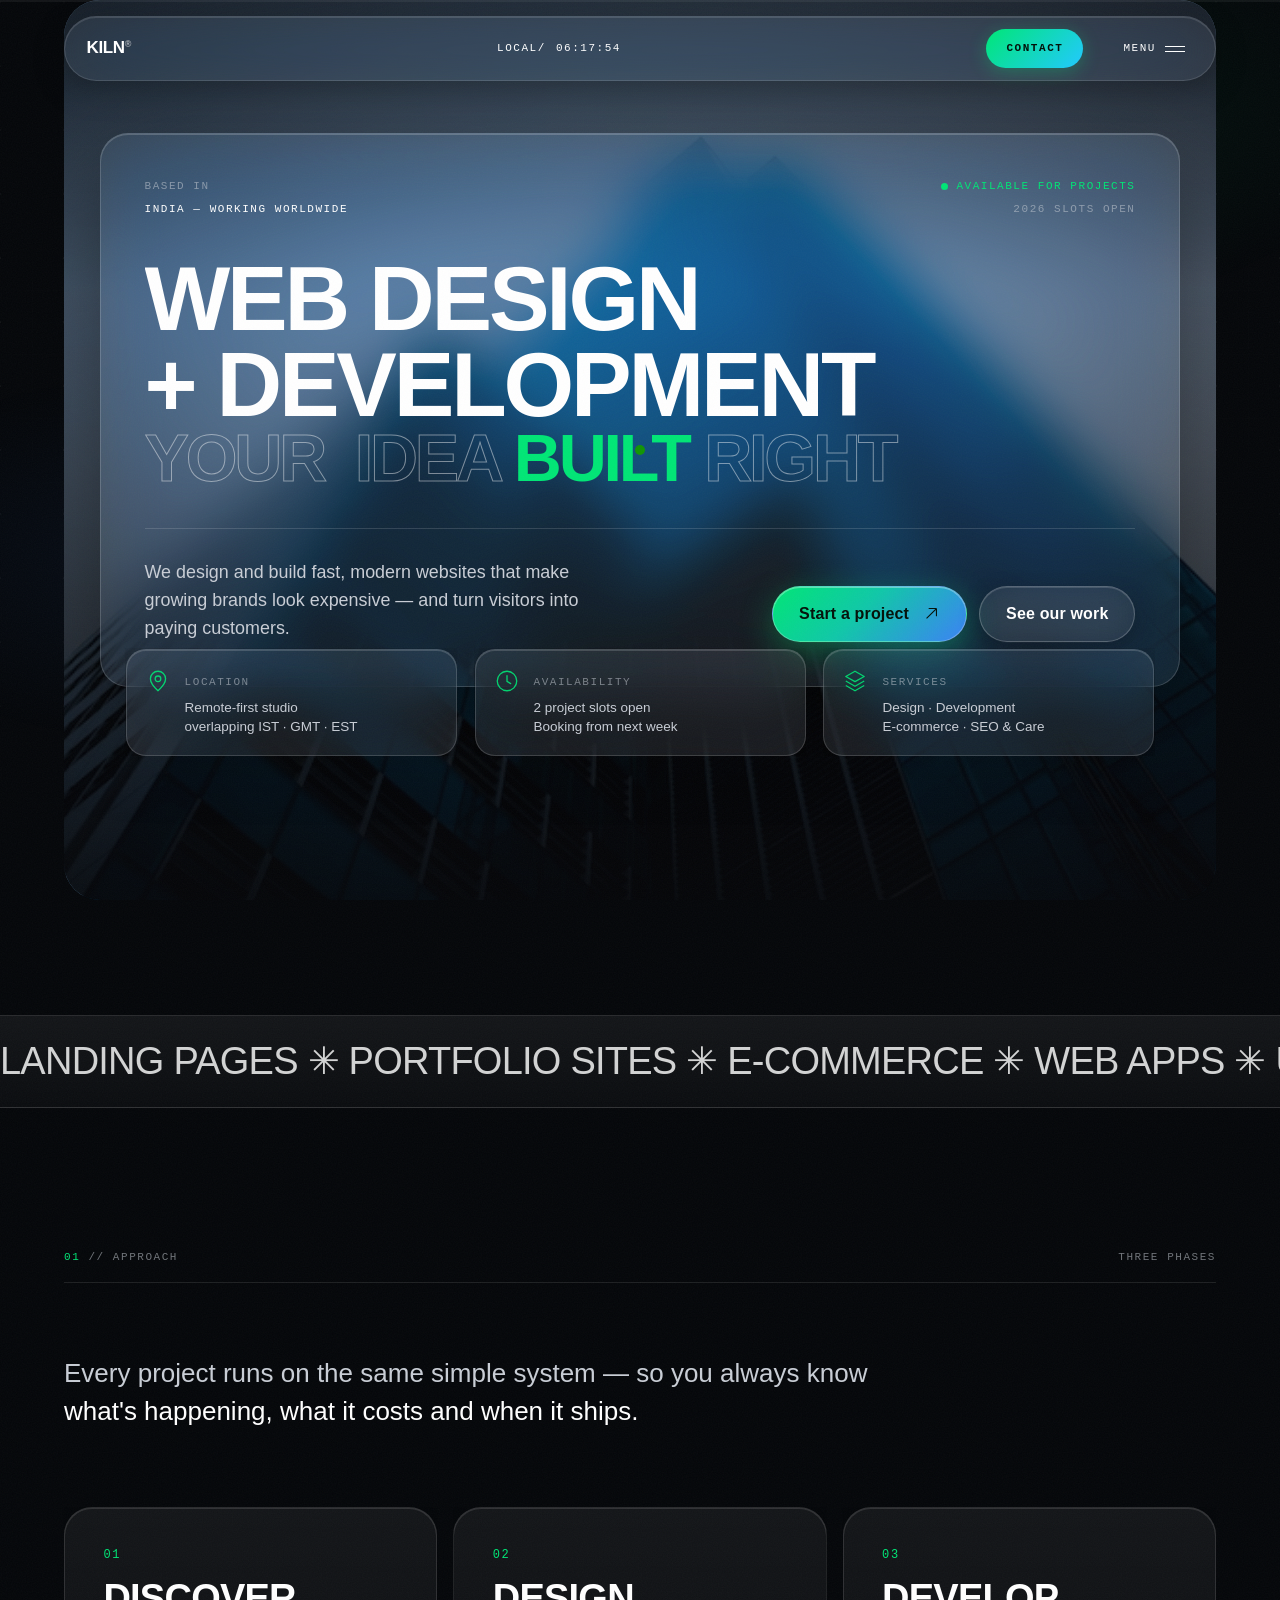
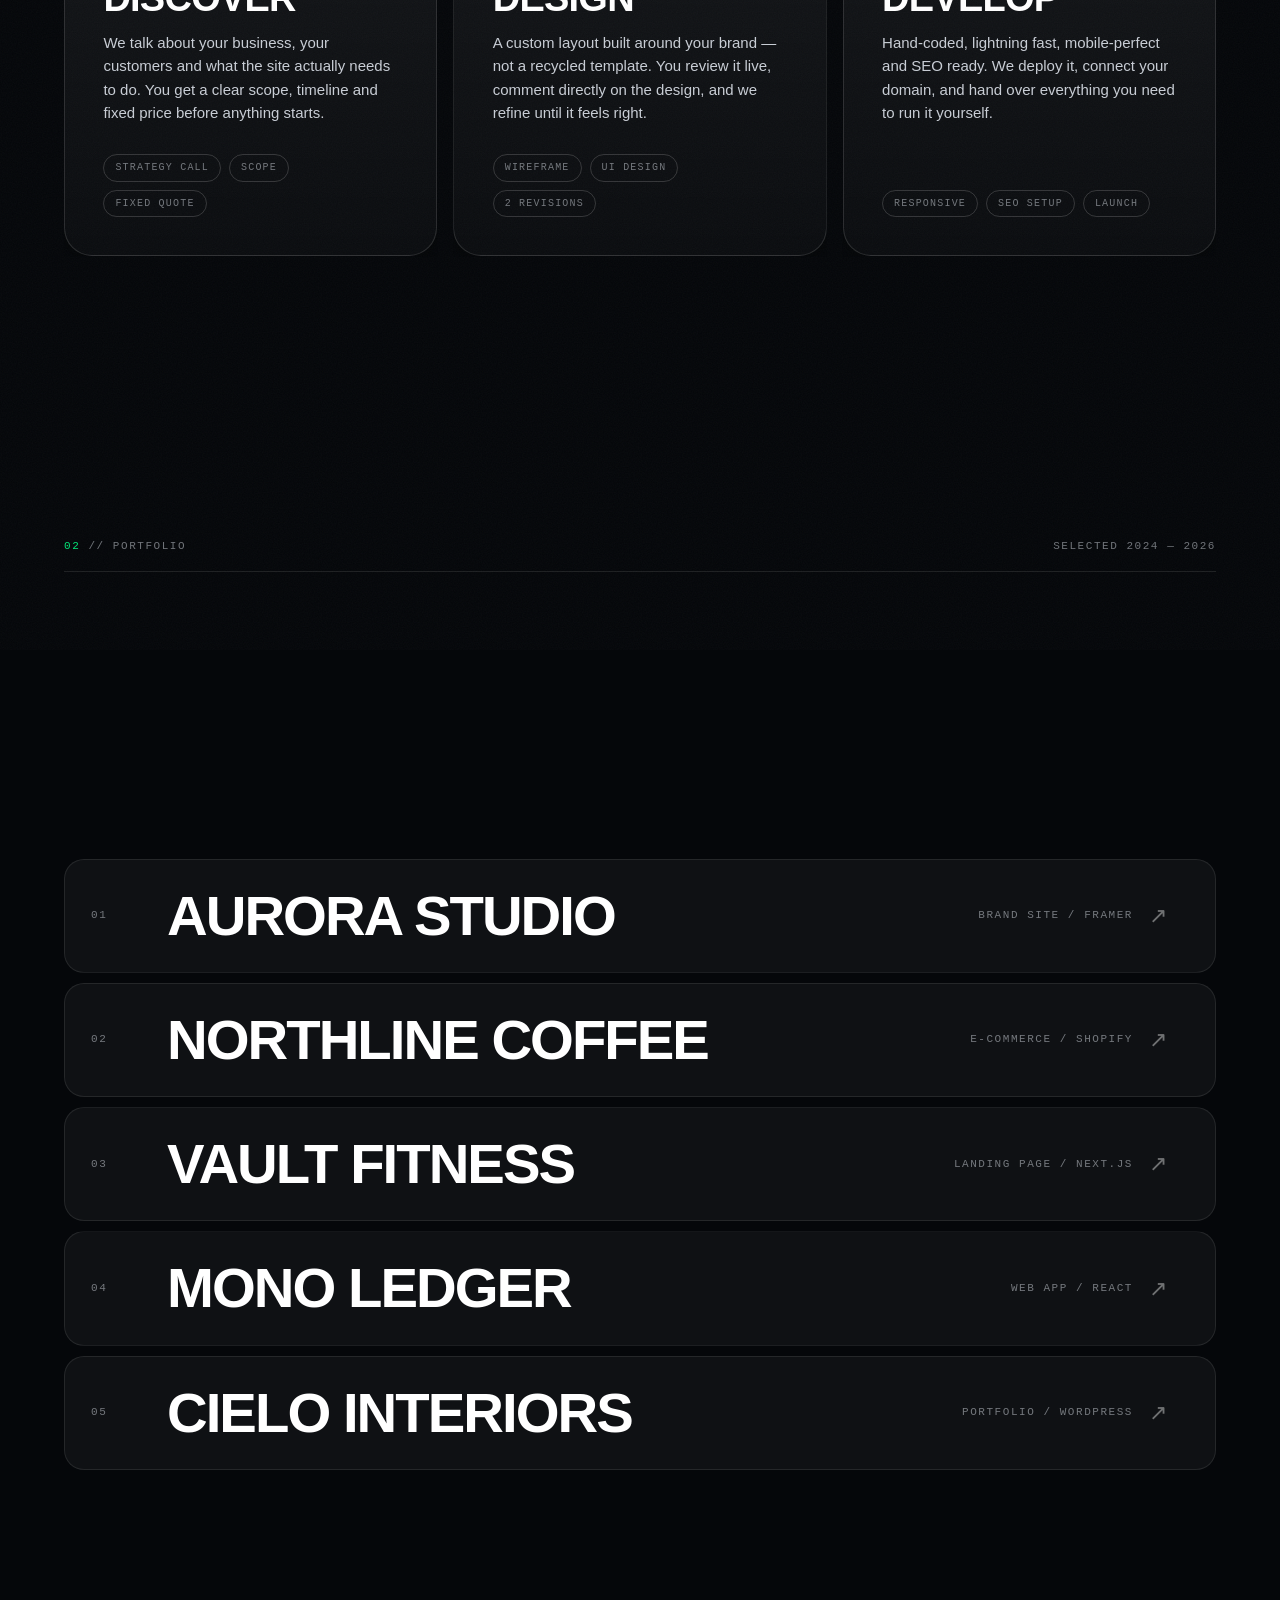
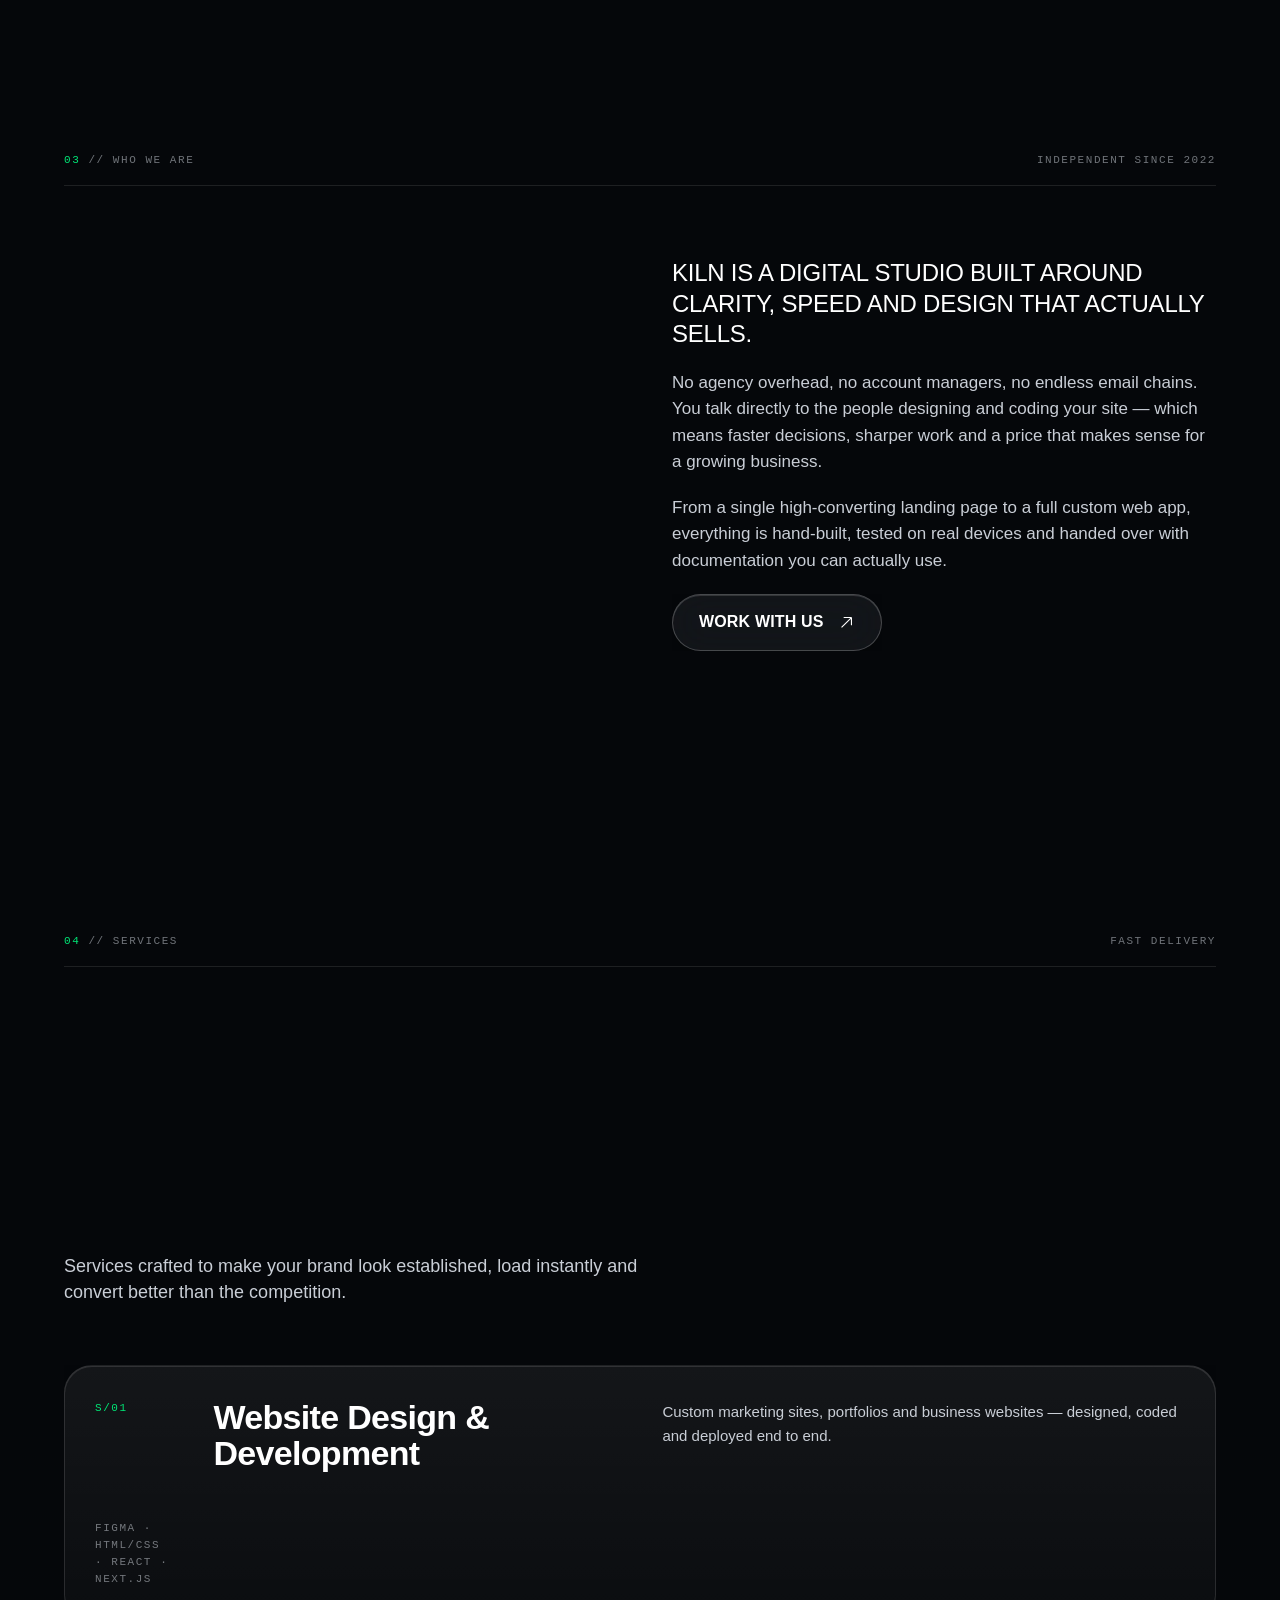
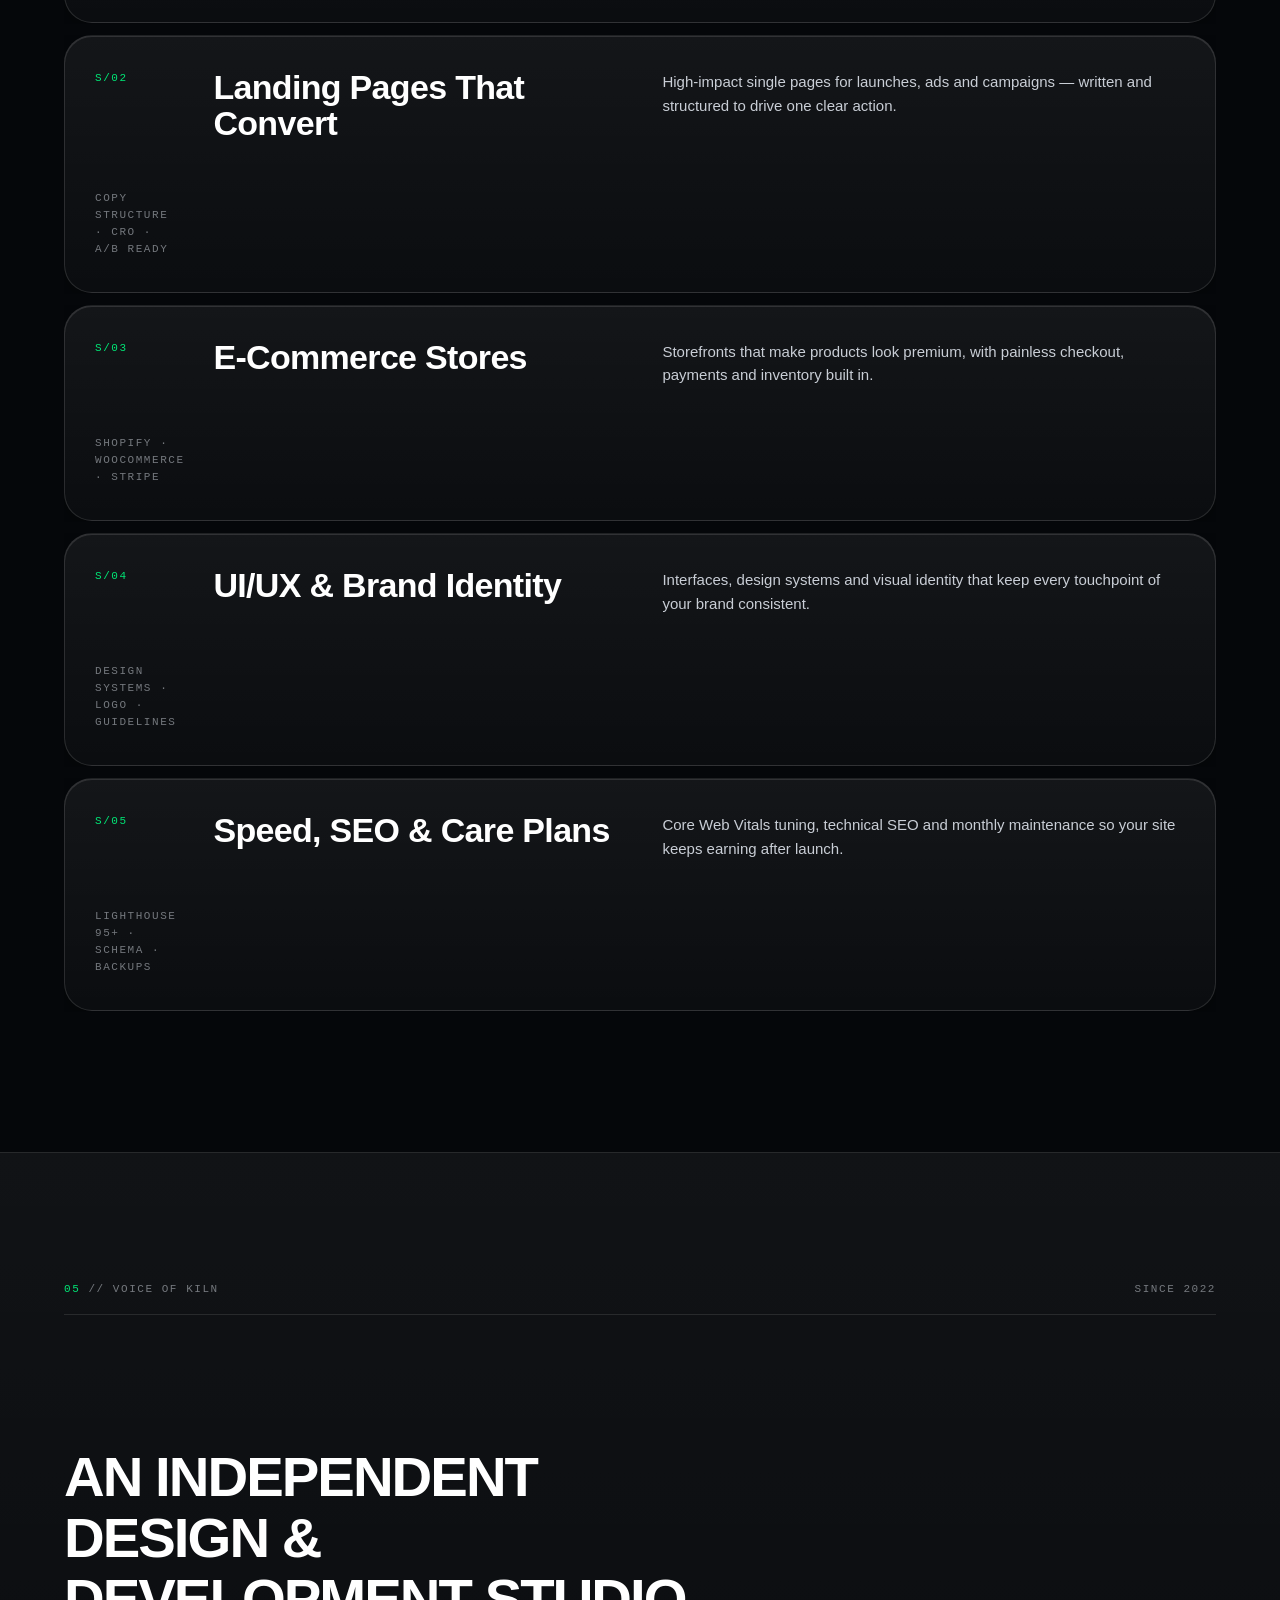
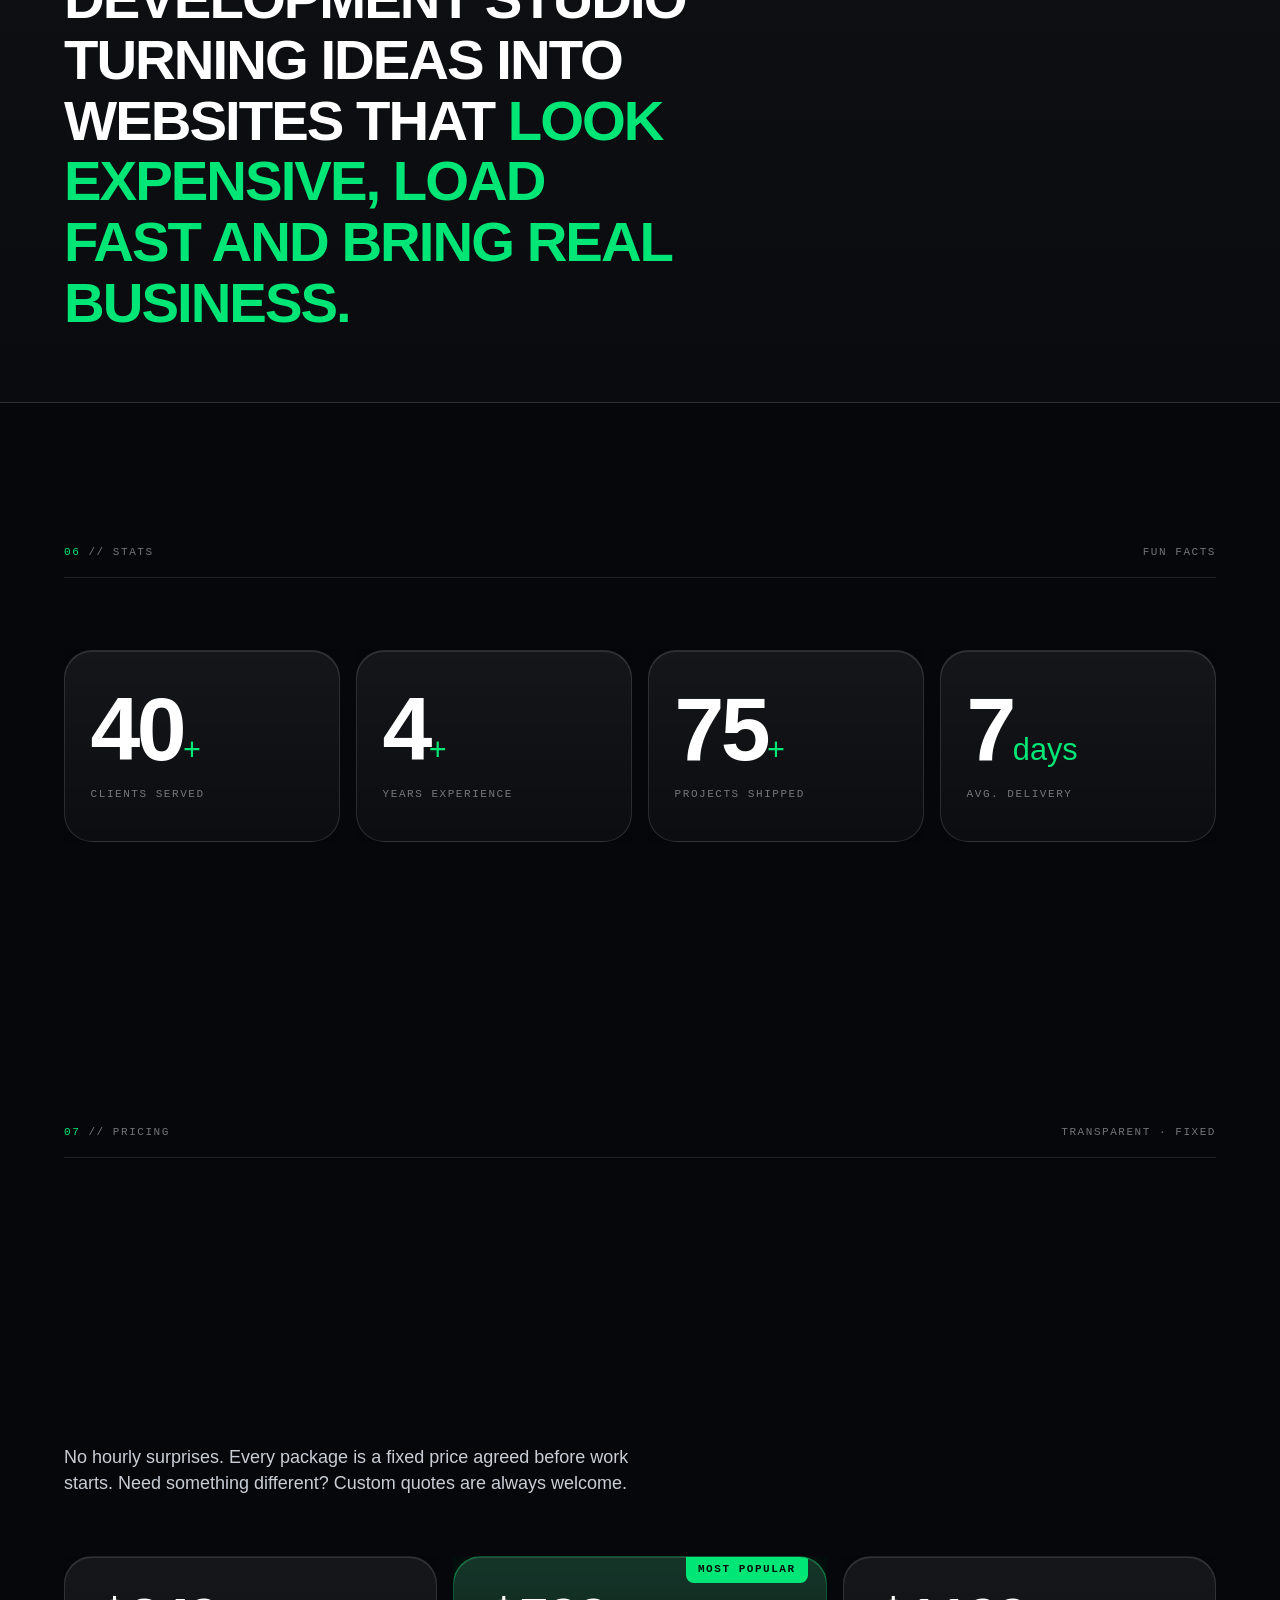
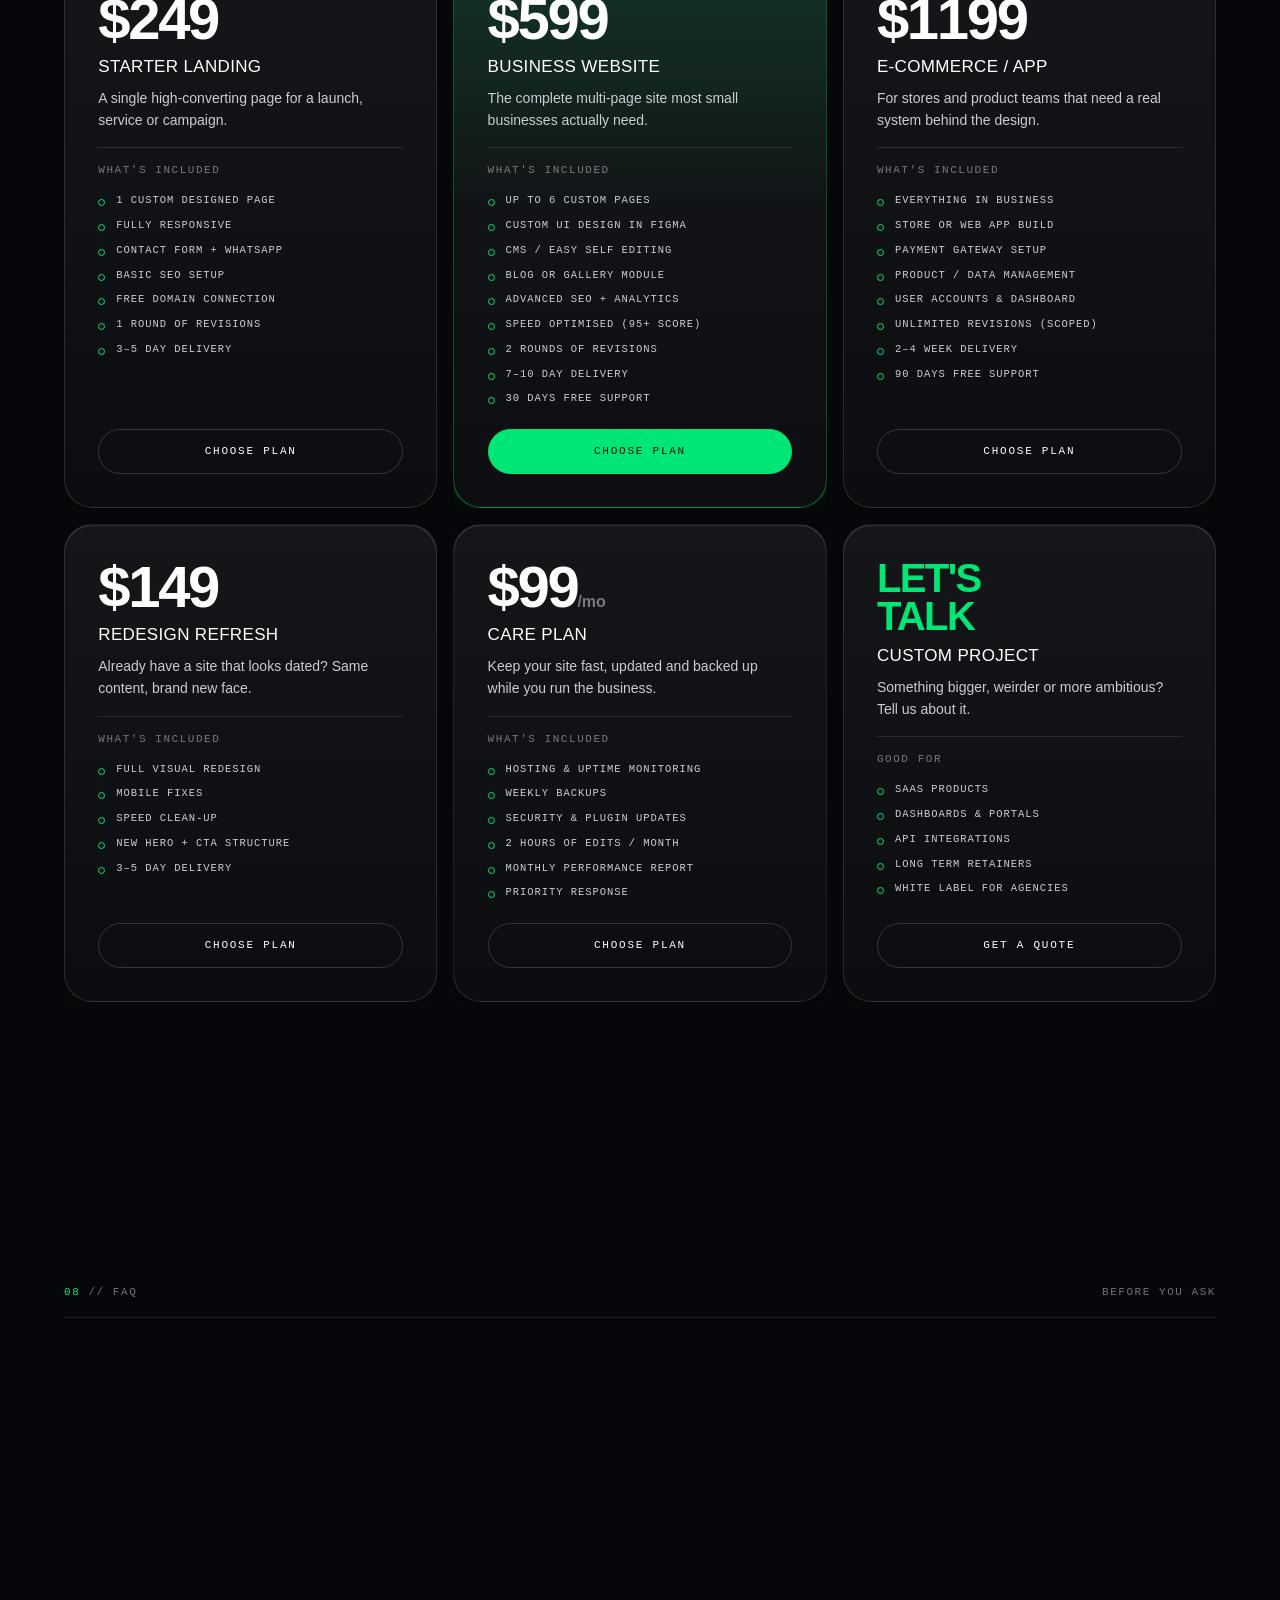
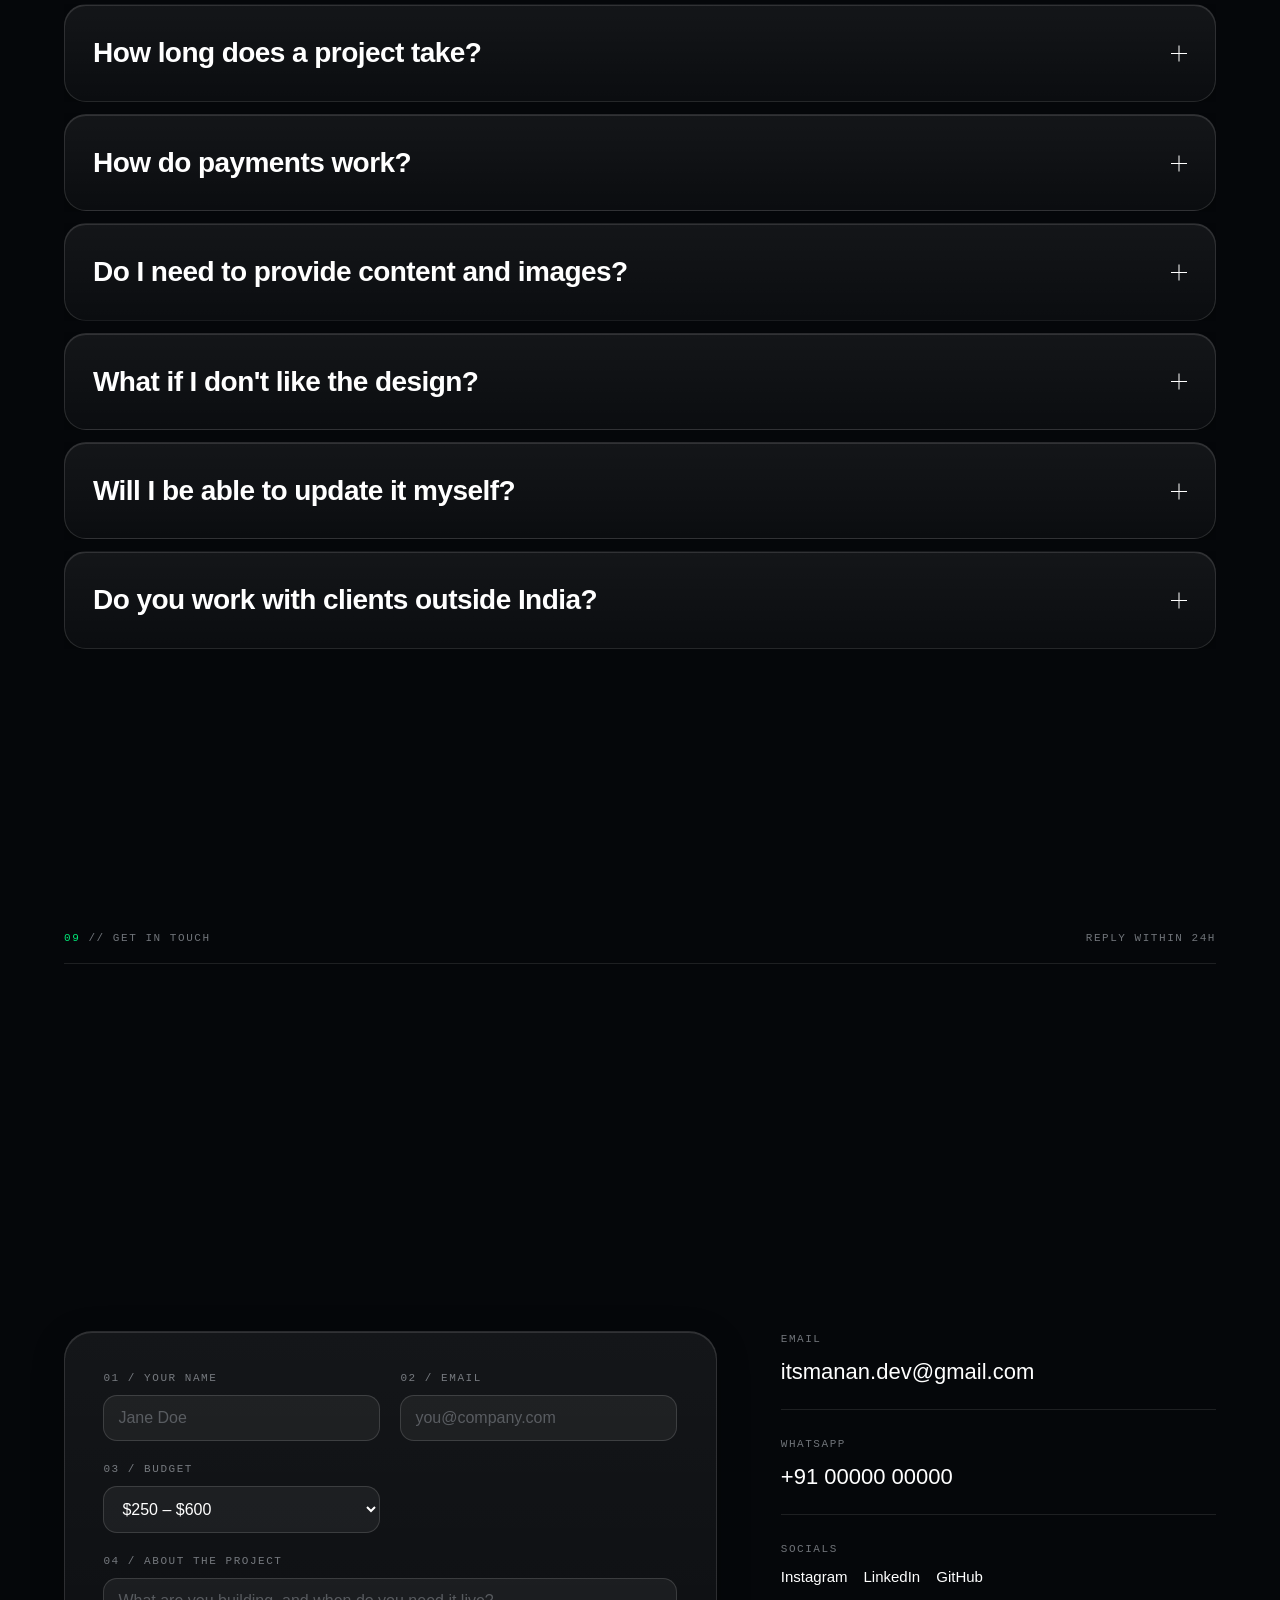
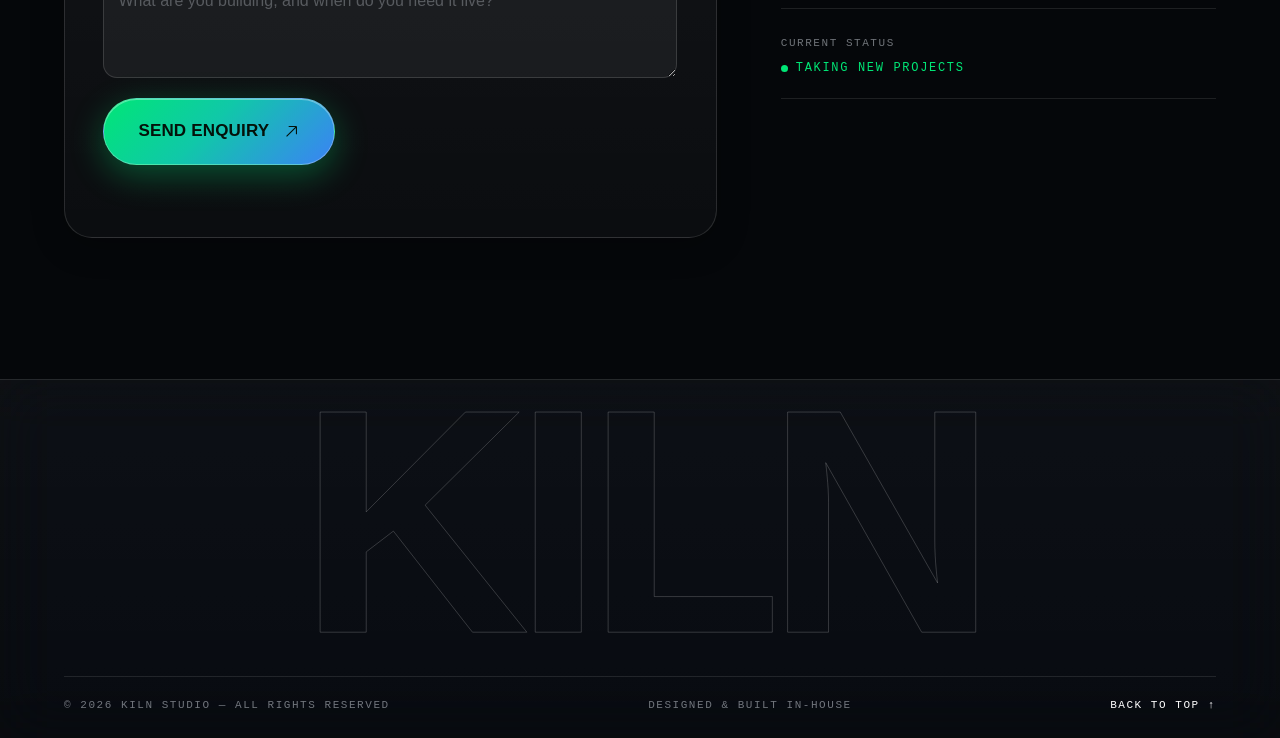
==== commit c5b55d41: "Move photo into the hero, clean up the theme, add scroll animation The full-page blurred background " ====
--- a/index.html
+++ b/index.html
@@ -5,8 +5,8 @@
 <meta name="viewport" content="width=device-width, initial-scale=1" />
 <title>KILN — Web Design &amp; Development Studio</title>
 <meta name="description" content="Kiln is a digital studio crafting fast, modern websites, landing pages and web apps for brands that want to look established. Taking new projects worldwide." />
-<meta name="theme-color" content="#000000" />
-<link rel="icon" href="data:image/svg+xml,%3Csvg xmlns='http://www.w3.org/2000/svg' viewBox='0 0 100 100'%3E%3Crect width='100' height='100' rx='22' fill='%23000000'/%3E%3Cpath d='M30 24v52M30 52l30-28M42 41l24 35' fill='none' stroke='%23d3fd50' stroke-width='11' stroke-linejoin='round' stroke-linecap='round'/%3E%3C/svg%3E" />
+<meta name="theme-color" content="#06070A" />
+<link rel="icon" href="data:image/svg+xml,%3Csvg xmlns='http://www.w3.org/2000/svg' viewBox='0 0 100 100'%3E%3Crect width='100' height='100' rx='22' fill='%23000000'/%3E%3Cpath d='M30 24v52M30 52l30-28M42 41l24 35' fill='none' stroke='%2300E676' stroke-width='11' stroke-linejoin='round' stroke-linecap='round'/%3E%3C/svg%3E" />
 
 <meta property="og:title" content="KILN — Web Design &amp; Development Studio" />
 <meta property="og:description" content="Websites that look expensive, load fast and bring real business. Taking new projects worldwide." />
@@ -20,11 +20,12 @@
 <body>
 
 <!-- ══════════════ AMBIENT BACKDROP ══════════════ -->
-<div class="bg-photo" aria-hidden="true" data-bgparallax="0.06"></div>
-<div class="bg-tint" aria-hidden="true"></div>
-<div class="bg-blobs" aria-hidden="true"><i></i><i></i><i></i></div>
 <div class="bg-grid" aria-hidden="true"></div>
+<div class="bg-glow" aria-hidden="true"></div>
 <div class="bg-noise" aria-hidden="true"></div>
+
+<!-- ══════════════ SCROLL PROGRESS ══════════════ -->
+<div class="progress" id="progress" aria-hidden="true"><i></i></div>
 
 <!-- ══════════════ PAGE-TRANSITION CURTAIN ══════════════ -->
 <div class="curtain" id="curtain" aria-hidden="true">
@@ -90,42 +91,60 @@
 
 <!-- ══════════════ HERO ══════════════ -->
 <section class="hero" id="home">
-  <div class="hero__glow" data-parallax="0.12"></div>
-
-  <div class="hero__meta">
-    <div class="hero__meta-item">
-      <span class="mono dim">BASED IN</span>
-      <span class="mono">INDIA — WORKING WORLDWIDE</span>
-    </div>
-    <div class="hero__meta-item hero__meta-item--right">
-      <span class="status"><i></i>AVAILABLE FOR PROJECTS</span>
-      <span class="mono dim">2026 SLOTS OPEN</span>
-    </div>
-  </div>
-
-  <h1 class="hero__title">
-    <span class="line"><span class="line__in">WEB DESIGN</span></span>
-    <span class="line"><span class="line__in">+ DEVELOPMENT</span></span>
-    <span class="line line--out"><span class="line__in">YOUR&nbsp; IDEA <em>BUILT</em> RIGHT</span></span>
-  </h1>
-
-  <!-- 3-column wireframe spec row -->
+  <!-- sharp building photo; the glass panel above does the blurring -->
+  <div class="hero__photo" aria-hidden="true"></div>
+  <div class="hero__shade" aria-hidden="true"></div>
+
+  <div class="hero__panel">
+    <div class="hero__meta">
+      <div class="hero__meta-item">
+        <span class="mono dim">BASED IN</span>
+        <span class="mono">INDIA — WORKING WORLDWIDE</span>
+      </div>
+      <div class="hero__meta-item hero__meta-item--right">
+        <span class="status"><i></i>AVAILABLE FOR PROJECTS</span>
+        <span class="mono dim">2026 SLOTS OPEN</span>
+      </div>
+    </div>
+
+    <h1 class="hero__title">
+      <span class="line"><span class="line__in">WEB DESIGN</span></span>
+      <span class="line"><span class="line__in">+ DEVELOPMENT</span></span>
+      <span class="line line--out"><span class="line__in">YOUR&nbsp; IDEA <em>BUILT</em> RIGHT</span></span>
+    </h1>
+
+    <div class="hero__bottom">
+      <p class="hero__blurb">
+        We design and build fast, modern websites that make growing brands look
+        expensive — and turn visitors into paying customers.
+      </p>
+      <div class="hero__cta">
+        <a href="#contact" class="btn btn--fill" data-cursor="let's talk" data-magnetic>
+          <span>Start a project</span>
+          <svg viewBox="0 0 24 24" fill="none"><path d="M5 19L19 5M19 5H8M19 5v11" stroke="currentColor" stroke-width="1.6"/></svg>
+        </a>
+        <a href="#work" class="btn" data-cursor="see work" data-magnetic><span>See our work</span></a>
+      </div>
+    </div>
+  </div>
+
+  <!-- 3 floating glass cards, overlapping the panel edge -->
   <div class="spec">
-    <div class="spec__col reveal">
+    <div class="spec__col" data-anim="scale">
       <svg viewBox="0 0 24 24" fill="none" aria-hidden="true"><path d="M12 21s7-6.2 7-11a7 7 0 1 0-14 0c0 4.8 7 11 7 11Z" stroke="currentColor" stroke-width="1.2"/><circle cx="12" cy="10" r="2.6" stroke="currentColor" stroke-width="1.2"/></svg>
       <div>
         <span class="mono dim">LOCATION</span>
         <p>Remote-first studio<br>overlapping IST · GMT · EST</p>
       </div>
     </div>
-    <div class="spec__col reveal">
+    <div class="spec__col" data-anim="scale">
       <svg viewBox="0 0 24 24" fill="none" aria-hidden="true"><circle cx="12" cy="12" r="9" stroke="currentColor" stroke-width="1.2"/><path d="M12 7v5.4l3.4 2" stroke="currentColor" stroke-width="1.2" stroke-linecap="round"/></svg>
       <div>
         <span class="mono dim">AVAILABILITY</span>
         <p>2 project slots open<br>Booking from next week</p>
       </div>
     </div>
-    <div class="spec__col reveal">
+    <div class="spec__col" data-anim="scale">
       <svg viewBox="0 0 24 24" fill="none" aria-hidden="true"><path d="m12 3 8.5 4.8L12 12.6 3.5 7.8 12 3Z" stroke="currentColor" stroke-width="1.2" stroke-linejoin="round"/><path d="m3.5 12 8.5 4.8 8.5-4.8M3.5 16.2 12 21l8.5-4.8" stroke="currentColor" stroke-width="1.2" stroke-linejoin="round"/></svg>
       <div>
         <span class="mono dim">SERVICES</span>
@@ -134,18 +153,6 @@
     </div>
   </div>
 
-  <div class="hero__bottom">
-    <p class="hero__blurb reveal">
-      We design and build fast, modern websites that make growing brands look
-      expensive — and turn visitors into paying customers.
-    </p>
-    <a href="#contact" class="btn btn--big" data-cursor="let's talk" data-magnetic>
-      <span>START A PROJECT</span>
-      <svg viewBox="0 0 24 24" fill="none"><path d="M5 19L19 5M19 5H8M19 5v11" stroke="currentColor" stroke-width="1.6"/></svg>
-    </a>
-  </div>
-
-  <div class="scroll-hint mono">SCROLL <i></i></div>
 </section>
 
 <!-- ══════════════ MARQUEE ══════════════ -->
@@ -169,19 +176,19 @@
   </p>
 
   <div class="phases">
-    <article class="phase reveal" data-cursor="01">
+    <article class="phase" data-anim="scale" data-cursor="01">
       <span class="phase__num mono">01</span>
       <h3>DISCOVER</h3>
       <p>We talk about your business, your customers and what the site actually needs to do. You get a clear scope, timeline and fixed price before anything starts.</p>
       <ul class="phase__tags"><li>STRATEGY CALL</li><li>SCOPE</li><li>FIXED QUOTE</li></ul>
     </article>
-    <article class="phase reveal" data-cursor="02">
+    <article class="phase" data-anim="scale" data-cursor="02">
       <span class="phase__num mono">02</span>
       <h3>DESIGN</h3>
       <p>A custom layout built around your brand — not a recycled template. You review it live, comment directly on the design, and we refine until it feels right.</p>
       <ul class="phase__tags"><li>WIREFRAME</li><li>UI DESIGN</li><li>2 REVISIONS</li></ul>
     </article>
-    <article class="phase reveal" data-cursor="03">
+    <article class="phase" data-anim="scale" data-cursor="03">
       <span class="phase__num mono">03</span>
       <h3>DEVELOP</h3>
       <p>Hand-coded, lightning fast, mobile-perfect and SEO ready. We deploy it, connect your domain, and hand over everything you need to run it yourself.</p>
@@ -196,34 +203,34 @@
     <span class="mono dim"><b>02</b> // PORTFOLIO</span>
     <span class="mono dim">SELECTED 2024 — 2026</span>
   </div>
-  <h2 class="sec-title reveal">RECENT<br>PROJECTS</h2>
+  <h2 class="sec-title" data-anim="clip">RECENT<br>PROJECTS</h2>
 
   <div class="projects" id="projects">
-    <a href="#contact" class="project reveal" data-img="1">
+    <a href="#contact" class="project" data-anim="left" data-img="1">
       <span class="project__idx mono">01</span>
       <span class="project__name">Aurora Studio</span>
       <span class="project__tag mono">BRAND SITE / FRAMER</span>
       <span class="project__arrow">↗</span>
     </a>
-    <a href="#contact" class="project reveal" data-img="2">
+    <a href="#contact" class="project" data-anim="left" data-img="2">
       <span class="project__idx mono">02</span>
       <span class="project__name">Northline Coffee</span>
       <span class="project__tag mono">E‑COMMERCE / SHOPIFY</span>
       <span class="project__arrow">↗</span>
     </a>
-    <a href="#contact" class="project reveal" data-img="3">
+    <a href="#contact" class="project" data-anim="left" data-img="3">
       <span class="project__idx mono">03</span>
       <span class="project__name">Vault Fitness</span>
       <span class="project__tag mono">LANDING PAGE / NEXT.JS</span>
       <span class="project__arrow">↗</span>
     </a>
-    <a href="#contact" class="project reveal" data-img="4">
+    <a href="#contact" class="project" data-anim="left" data-img="4">
       <span class="project__idx mono">04</span>
       <span class="project__name">Mono Ledger</span>
       <span class="project__tag mono">WEB APP / REACT</span>
       <span class="project__arrow">↗</span>
     </a>
-    <a href="#contact" class="project reveal" data-img="5">
+    <a href="#contact" class="project" data-anim="left" data-img="5">
       <span class="project__idx mono">05</span>
       <span class="project__name">Cielo Interiors</span>
       <span class="project__tag mono">PORTFOLIO / WORDPRESS</span>
@@ -242,7 +249,7 @@
   </div>
 
   <div class="about__grid">
-    <h2 class="about__title reveal" data-parallax="0.06">MORE ABOUT<br>THE STUDIO</h2>
+    <h2 class="about__title" data-anim="clip" data-parallax="0.06">MORE ABOUT<br>THE STUDIO</h2>
     <div class="about__body">
       <p class="reveal"><strong>KILN IS A DIGITAL STUDIO BUILT AROUND CLARITY, SPEED AND DESIGN THAT ACTUALLY SELLS.</strong></p>
       <p class="reveal">No agency overhead, no account managers, no endless email chains. You talk directly to the people designing and coding your site — which means faster decisions, sharper work and a price that makes sense for a growing business.</p>
@@ -258,35 +265,35 @@
     <span class="mono dim"><b>04</b> // SERVICES</span>
     <span class="mono dim">FAST DELIVERY</span>
   </div>
-  <h2 class="sec-title reveal">WHAT WE<br>DO</h2>
+  <h2 class="sec-title" data-anim="clip">WHAT WE<br>DO</h2>
   <p class="lead lead--sm reveal">Services crafted to make your brand look established, load instantly and convert better than the competition.</p>
 
   <div class="services__list">
-    <article class="service reveal">
+    <article class="service" data-anim="left">
       <span class="service__num mono">S/01</span>
       <h3>Website Design &amp; Development</h3>
       <p>Custom marketing sites, portfolios and business websites — designed, coded and deployed end to end.</p>
       <span class="service__meta mono">FIGMA · HTML/CSS · REACT · NEXT.JS</span>
     </article>
-    <article class="service reveal">
+    <article class="service" data-anim="left">
       <span class="service__num mono">S/02</span>
       <h3>Landing Pages That Convert</h3>
       <p>High-impact single pages for launches, ads and campaigns — written and structured to drive one clear action.</p>
       <span class="service__meta mono">COPY STRUCTURE · CRO · A/B READY</span>
     </article>
-    <article class="service reveal">
+    <article class="service" data-anim="left">
       <span class="service__num mono">S/03</span>
       <h3>E‑Commerce Stores</h3>
       <p>Storefronts that make products look premium, with painless checkout, payments and inventory built in.</p>
       <span class="service__meta mono">SHOPIFY · WOOCOMMERCE · STRIPE</span>
     </article>
-    <article class="service reveal">
+    <article class="service" data-anim="left">
       <span class="service__num mono">S/04</span>
       <h3>UI/UX &amp; Brand Identity</h3>
       <p>Interfaces, design systems and visual identity that keep every touchpoint of your brand consistent.</p>
       <span class="service__meta mono">DESIGN SYSTEMS · LOGO · GUIDELINES</span>
     </article>
-    <article class="service reveal">
+    <article class="service" data-anim="left">
       <span class="service__num mono">S/05</span>
       <h3>Speed, SEO &amp; Care Plans</h3>
       <p>Core Web Vitals tuning, technical SEO and monthly maintenance so your site keeps earning after launch.</p>
@@ -301,7 +308,7 @@
     <span class="mono dim"><b>05</b> // VOICE OF KILN</span>
     <span class="mono dim">SINCE 2022</span>
   </div>
-  <p class="statement__text reveal" data-parallax="0.05">
+  <p class="statement__text" data-anim="rise" data-parallax="0.05">
     AN INDEPENDENT DESIGN &amp; DEVELOPMENT STUDIO TURNING IDEAS INTO WEBSITES THAT
     <em>LOOK EXPENSIVE, LOAD FAST AND BRING REAL BUSINESS.</em>
   </p>
@@ -314,10 +321,10 @@
     <span class="mono dim">FUN FACTS</span>
   </div>
   <div class="stats__grid">
-    <div class="stat reveal"><span class="stat__num" data-count="40">0</span><span class="stat__plus">+</span><p class="mono">CLIENTS SERVED</p></div>
-    <div class="stat reveal"><span class="stat__num" data-count="4">0</span><span class="stat__plus">+</span><p class="mono">YEARS EXPERIENCE</p></div>
-    <div class="stat reveal"><span class="stat__num" data-count="75">0</span><span class="stat__plus">+</span><p class="mono">PROJECTS SHIPPED</p></div>
-    <div class="stat reveal"><span class="stat__num" data-count="7">0</span><span class="stat__plus">days</span><p class="mono">AVG. DELIVERY</p></div>
+    <div class="stat" data-anim="scale"><span class="stat__num" data-count="40">0</span><span class="stat__plus">+</span><p class="mono">CLIENTS SERVED</p></div>
+    <div class="stat" data-anim="scale"><span class="stat__num" data-count="4">0</span><span class="stat__plus">+</span><p class="mono">YEARS EXPERIENCE</p></div>
+    <div class="stat" data-anim="scale"><span class="stat__num" data-count="75">0</span><span class="stat__plus">+</span><p class="mono">PROJECTS SHIPPED</p></div>
+    <div class="stat" data-anim="scale"><span class="stat__num" data-count="7">0</span><span class="stat__plus">days</span><p class="mono">AVG. DELIVERY</p></div>
   </div>
 </section>
 
@@ -327,12 +334,12 @@
     <span class="mono dim"><b>07</b> // PRICING</span>
     <span class="mono dim">TRANSPARENT · FIXED</span>
   </div>
-  <h2 class="sec-title reveal">PICK YOUR<br>PACKAGE</h2>
+  <h2 class="sec-title" data-anim="clip">PICK YOUR<br>PACKAGE</h2>
   <p class="lead lead--sm reveal">No hourly surprises. Every package is a fixed price agreed before work starts. Need something different? Custom quotes are always welcome.</p>
 
   <div class="plans">
 
-    <article class="plan reveal">
+    <article class="plan" data-anim="scale">
       <div class="plan__top">
         <span class="plan__price">$249</span>
         <h3>STARTER LANDING</h3>
@@ -351,7 +358,7 @@
       <a href="#contact" class="plan__btn" data-magnetic>CHOOSE PLAN</a>
     </article>
 
-    <article class="plan plan--pro reveal">
+    <article class="plan plan--pro" data-anim="scale">
       <span class="plan__badge mono">MOST POPULAR</span>
       <div class="plan__top">
         <span class="plan__price">$599</span>
@@ -373,7 +380,7 @@
       <a href="#contact" class="plan__btn" data-magnetic>CHOOSE PLAN</a>
     </article>
 
-    <article class="plan reveal">
+    <article class="plan" data-anim="scale">
       <div class="plan__top">
         <span class="plan__price">$1199</span>
         <h3>E‑COMMERCE / APP</h3>
@@ -393,7 +400,7 @@
       <a href="#contact" class="plan__btn" data-magnetic>CHOOSE PLAN</a>
     </article>
 
-    <article class="plan reveal">
+    <article class="plan" data-anim="scale">
       <div class="plan__top">
         <span class="plan__price">$149</span>
         <h3>REDESIGN REFRESH</h3>
@@ -410,7 +417,7 @@
       <a href="#contact" class="plan__btn" data-magnetic>CHOOSE PLAN</a>
     </article>
 
-    <article class="plan reveal">
+    <article class="plan" data-anim="scale">
       <div class="plan__top">
         <span class="plan__price">$99<span class="plan__per">/mo</span></span>
         <h3>CARE PLAN</h3>
@@ -428,7 +435,7 @@
       <a href="#contact" class="plan__btn" data-magnetic>CHOOSE PLAN</a>
     </article>
 
-    <article class="plan plan--custom reveal">
+    <article class="plan plan--custom" data-anim="scale">
       <div class="plan__top">
         <span class="plan__price">LET'S<br>TALK</span>
         <h3>CUSTOM PROJECT</h3>
@@ -454,30 +461,30 @@
     <span class="mono dim"><b>08</b> // FAQ</span>
     <span class="mono dim">BEFORE YOU ASK</span>
   </div>
-  <h2 class="sec-title reveal">GOOD TO<br>KNOW</h2>
+  <h2 class="sec-title" data-anim="clip">GOOD TO<br>KNOW</h2>
 
   <div class="faq__list">
-    <details class="faq__item reveal">
+    <details class="faq__item" data-anim="up">
       <summary>How long does a project take?<i></i></summary>
       <p>A landing page usually ships in 3–5 days, a full business website in 7–10 days, and larger stores or apps in 2–4 weeks. You get a firm date in writing before we start.</p>
     </details>
-    <details class="faq__item reveal">
+    <details class="faq__item" data-anim="up">
       <summary>How do payments work?<i></i></summary>
       <p>50% to book your slot and start work, 50% before launch. For monthly care plans it's billed at the start of each month. Bank transfer, UPI, PayPal or Stripe — whatever's easiest for you.</p>
     </details>
-    <details class="faq__item reveal">
+    <details class="faq__item" data-anim="up">
       <summary>Do I need to provide content and images?<i></i></summary>
       <p>Ideally yes — you know your business best. But if you're stuck, we'll help structure the copy and source premium stock imagery so nothing holds up the launch.</p>
     </details>
-    <details class="faq__item reveal">
+    <details class="faq__item" data-anim="up">
       <summary>What if I don't like the design?<i></i></summary>
       <p>You see the design before a single line of code is written, and every package includes revision rounds. Nothing gets built until you're genuinely happy with how it looks.</p>
     </details>
-    <details class="faq__item reveal">
+    <details class="faq__item" data-anim="up">
       <summary>Will I be able to update it myself?<i></i></summary>
       <p>Yes. Business packages ship with an easy editor for text and images, plus a short walkthrough video recorded for your exact site.</p>
     </details>
-    <details class="faq__item reveal">
+    <details class="faq__item" data-anim="up">
       <summary>Do you work with clients outside India?<i></i></summary>
       <p>All the time. Most work happens over email and scheduled calls, and we keep flexible hours to overlap with US, UK and Gulf time zones.</p>
     </details>
@@ -491,7 +498,7 @@
     <span class="mono dim">REPLY WITHIN 24H</span>
   </div>
 
-  <h2 class="contact__title reveal">LET'S WORK<br>TOGETHER</h2>
+  <h2 class="contact__title" data-anim="clip">LET'S WORK<br>TOGETHER</h2>
 
   <div class="contact__grid">
     <form class="form" id="contactForm" novalidate>
--- a/css/style.css
+++ b/css/style.css
@@ -53,50 +53,25 @@
      .bg-blobs  drifting coloured light
      .bg-grid   dot-matrix + line grid
      .bg-noise  animated film grain (above content, inert) */
-.bg-photo{
-  position:fixed; inset:-8%; z-index:-3; pointer-events:none;
-  background:url("../assets/bg-skyline.avif") center/cover no-repeat, #0a0f18;
-  filter:blur(30px) saturate(85%) brightness(.75);
-  transform:scale(1.06);
-  animation:slowzoom 38s ease-in-out infinite alternate;
-  will-change:transform;
-}
-@keyframes slowzoom{ from{ transform:scale(1.06); } to{ transform:scale(1.14); } }
-
-.bg-tint{
-  position:fixed; inset:0; z-index:-2; pointer-events:none;
+/* one very soft accent glow — enough for the glass to refract,
+   not enough to tint the whole page */
+.bg-glow{
+  position:fixed; inset:0; z-index:-1; pointer-events:none;
   background:
-    radial-gradient(ellipse 70% 55% at 50% 42%, rgba(0,230,118,.10), transparent 70%),
-    linear-gradient(180deg, rgba(5,7,10,.62) 0%, rgba(5,7,10,.42) 40%, rgba(5,7,10,.78) 100%);
-}
-.bg-tint::after{           /* vignette */
-  content:""; position:absolute; inset:0;
-  background:radial-gradient(ellipse 85% 75% at 50% 50%, transparent 45%, rgba(0,0,0,.55) 100%);
-}
-
-.bg-blobs{ position:fixed; inset:0; z-index:-1; pointer-events:none; overflow:hidden; }
-.bg-blobs i{
-  position:absolute; border-radius:50%; filter:blur(90px); opacity:.28;
-  will-change:transform;
-}
-.bg-blobs i:nth-child(1){
-  width:46vw; height:46vw; left:-8vw; top:2vh;
-  background:radial-gradient(circle, rgba(0,230,118,.55), transparent 70%);
-  animation:drift1 26s ease-in-out infinite alternate;
-}
-.bg-blobs i:nth-child(2){
-  width:40vw; height:40vw; right:-6vw; top:28vh;
-  background:radial-gradient(circle, rgba(59,130,246,.5), transparent 70%);
-  animation:drift2 32s ease-in-out infinite alternate;
-}
-.bg-blobs i:nth-child(3){
-  width:34vw; height:34vw; left:34vw; bottom:-10vh;
-  background:radial-gradient(circle, rgba(122,90,248,.42), transparent 70%);
-  animation:drift3 29s ease-in-out infinite alternate;
-}
-@keyframes drift1{ to{ transform:translate3d(8vw,6vh,0) scale(1.15); } }
-@keyframes drift2{ to{ transform:translate3d(-7vw,-5vh,0) scale(1.1); } }
-@keyframes drift3{ to{ transform:translate3d(4vw,-7vh,0) scale(1.18); } }
+    radial-gradient(ellipse 50% 38% at 78% 12%, rgba(0,230,118,.07), transparent 62%),
+    radial-gradient(ellipse 46% 34% at 14% 62%, rgba(59,130,246,.06), transparent 62%);
+}
+
+/* scroll progress rail */
+.progress{
+  position:fixed; top:0; left:0; right:0; height:2px; z-index:850;
+  background:rgba(255,255,255,.06); pointer-events:none;
+}
+.progress i{
+  display:block; height:100%; width:0;
+  background:linear-gradient(90deg, var(--accent), var(--accent-2));
+  box-shadow:0 0 12px rgba(0,230,118,.5);
+}
 
 .bg-grid{
   position:fixed; inset:0; z-index:-1; pointer-events:none;
@@ -316,22 +291,51 @@
 @media (max-width:900px){ .menu__media{ display:none; } }
 
 /* ══════════════ HERO ══════════════ */
+/* ── HERO ───────────────────────────────────────────────
+   The building photo lives here and nowhere else. It stays sharp; the
+   glass panel on top is what blurs it, so the architecture still reads
+   around the panel edges. */
 .hero{
   position:relative;
   min-height:100svh;
-  margin:0 var(--pad);
-  padding:clamp(96px,12vh,140px) clamp(20px,4vw,58px) clamp(28px,4vh,48px);
-  display:flex; flex-direction:column; justify-content:space-between;
+  margin:0 var(--pad) clamp(60px,9vw,120px);
+  padding:clamp(92px,11vh,132px) clamp(16px,2.6vw,40px) clamp(70px,9vw,110px);
+  display:flex; flex-direction:column; justify-content:center;
+  border-radius:var(--radius-lg);
   overflow:hidden;
-  /* the huge floating glass container */
-  background:var(--glass);
-  backdrop-filter:var(--glass-blur); -webkit-backdrop-filter:var(--glass-blur);
-  border:1px solid var(--glass-border);
-  box-shadow:0 30px 90px rgba(0,0,0,.45), inset 0 1px rgba(255,255,255,.14);
-  border-radius:var(--radius-lg);
-  margin-top:88px;
-}
-@media (max-width:700px){ .hero{ margin-top:76px; border-radius:26px; } }
+  isolation:isolate;
+}
+.hero__photo{
+  position:absolute; inset:0; z-index:-2;
+  background:url("../assets/bg-skyline.avif") center 30%/cover no-repeat, #0a0f18;
+  filter:saturate(88%) brightness(.72) contrast(1.05);
+  transform:scale(1.04);
+  animation:slowzoom 40s ease-in-out infinite alternate;
+  will-change:transform;
+}
+@keyframes slowzoom{ from{ transform:scale(1.04); } to{ transform:scale(1.13); } }
+
+.hero__shade{
+  position:absolute; inset:0; z-index:-1;
+  background:
+    linear-gradient(180deg, rgba(6,7,10,.55) 0%, rgba(6,7,10,.18) 32%, rgba(6,7,10,.86) 100%),
+    radial-gradient(ellipse 80% 70% at 50% 50%, transparent 40%, rgba(6,7,10,.6) 100%);
+}
+
+/* the frosted panel — this is what makes the glass read */
+.hero__panel{
+  position:relative;
+  width:100%; max-width:1080px; margin:0 auto;
+  padding:clamp(26px,3.4vw,54px);
+  border-radius:var(--radius);
+  background:rgba(255,255,255,.07);
+  backdrop-filter:blur(28px) saturate(180%);
+  -webkit-backdrop-filter:blur(28px) saturate(180%);
+  border:1px solid rgba(255,255,255,.16);
+  box-shadow:0 30px 90px rgba(0,0,0,.5), inset 0 1px rgba(255,255,255,.18);
+  display:flex; flex-direction:column; gap:clamp(22px,3vw,40px);
+}
+@media (max-width:700px){ .hero{ border-radius:24px; } .hero__panel{ border-radius:22px; } }
 .hero__glow{
   position:absolute; left:50%; top:38%; width:min(1100px,120vw); aspect-ratio:1;
   transform:translate(-50%,-50%);
@@ -363,12 +367,12 @@
   100%{ box-shadow:0 0 0 0 rgba(211,253,80,0); }
 }
 
+/* sized against the panel, not the viewport, so nothing wraps */
 .hero__title{
   position:relative; z-index:3;
-  font-family:var(--display); font-weight:500;
-  font-size:clamp(40px,10.5vw,178px);
-  line-height:.92; letter-spacing:-.045em; text-transform:uppercase;
-  padding:clamp(28px,6vh,90px) 0;
+  font-family:var(--display); font-weight:700;
+  font-size:clamp(34px,7.1vw,96px);
+  line-height:.95; letter-spacing:-.04em; text-transform:uppercase;
 }
 .hero__title .line{ display:block; overflow:hidden; }
 .hero__title .line__in{
@@ -379,32 +383,36 @@
 .hero__title .line:nth-child(2) .line__in{ transition-delay:.09s; }
 .hero__title .line:nth-child(3) .line__in{ transition-delay:.18s; }
 .hero__title .line--out{
-  color:transparent; -webkit-text-stroke:1px rgba(255,255,255,.42);
-  font-size:clamp(30px,7.1vw,112px); white-space:nowrap;
-}
+  color:transparent; -webkit-text-stroke:1px rgba(255,255,255,.45);
+  font-size:clamp(26px,5.2vw,70px);
+}
+@media (min-width:760px){ .hero__title .line--out{ white-space:nowrap; } }
 .hero__title em{ font-style:normal; color:var(--accent); -webkit-text-stroke:0; }
 
 .hero__bottom{
   position:relative; z-index:3;
   display:flex; flex-wrap:wrap; gap:28px; align-items:flex-end; justify-content:space-between;
-  border-top:1px solid var(--line-soft); padding-top:22px;
-}
-.hero__blurb{ max-width:44ch; color:var(--muted); font-size:clamp(14px,1.5vw,17px); }
-
-/* 3-column wireframe spec row */
+  border-top:1px solid rgba(255,255,255,.14); padding-top:clamp(20px,2.4vw,30px);
+}
+.hero__blurb{ max-width:46ch; color:var(--muted); font-size:clamp(15px,1.4vw,18px); }
+.hero__cta{ display:flex; flex-wrap:wrap; gap:12px; }
+
+/* 3 floating glass cards, overlapping the panel's lower edge */
 .spec{
-  position:relative; z-index:3;
+  position:relative; z-index:4;
+  width:100%; max-width:1080px; margin:-38px auto 0;
   display:grid; grid-template-columns:repeat(3,1fr);
-  gap:clamp(14px,3vw,40px);
-  padding:22px 0; margin-bottom:clamp(16px,3vh,34px);
-  border-top:1px solid var(--line-soft);
+  gap:clamp(10px,1.4vw,18px);
+  padding:0 clamp(10px,2vw,30px);
 }
 .spec__col{
   display:flex; gap:14px; align-items:flex-start;
   padding:18px; border-radius:20px;
-  background:rgba(255,255,255,.05);
-  border:1px solid rgba(255,255,255,.10);
-  box-shadow:inset 0 1px rgba(255,255,255,.10);
+  background:rgba(255,255,255,.09);
+  backdrop-filter:blur(24px) saturate(180%);
+  -webkit-backdrop-filter:blur(24px) saturate(180%);
+  border:1px solid rgba(255,255,255,.16);
+  box-shadow:0 14px 40px rgba(0,0,0,.4), inset 0 1px rgba(255,255,255,.16);
   transition:transform .5s var(--ease), background .4s, border-color .4s, box-shadow .5s;
 }
 .spec__col:hover{
@@ -415,7 +423,7 @@
 .spec__col svg{ width:26px; height:26px; flex:none; color:var(--accent); opacity:.9; }
 .spec__col p{ color:var(--muted); font-size:13.5px; line-height:1.45; margin-top:5px; }
 @media (max-width:820px){
-  .spec{ grid-template-columns:1fr; gap:16px; padding:18px 0; }
+  .spec{ grid-template-columns:1fr; gap:10px; margin-top:-24px; padding:0 8px; }
   .spec__col svg{ width:20px; height:20px; }
 }
 
@@ -508,9 +516,27 @@
 .lead em{ font-style:normal; color:var(--fg); }
 .lead--sm{ font-size:clamp(14px,1.6vw,18px); margin-bottom:clamp(32px,5vw,60px); }
 
-/* scroll reveal */
-.reveal{ opacity:0; transform:translateY(34px); transition:opacity .9s var(--ease), transform .9s var(--ease); }
-.reveal.in{ opacity:1; transform:none; }
+/* ══════════════ SCROLL REVEALS ══════════════
+   One base class, several entrances. `--d` staggers siblings. */
+.reveal,[data-anim]{
+  opacity:0;
+  transition:opacity .9s var(--ease), transform .9s var(--ease),
+             filter .9s var(--ease), clip-path 1.1s var(--ease);
+  transition-delay:var(--d,0s);
+  will-change:opacity, transform;
+}
+.reveal{ transform:translateY(34px); }
+[data-anim="up"]    { transform:translateY(56px); }
+[data-anim="scale"] { transform:translateY(38px) scale(.94); filter:blur(10px); }
+[data-anim="left"]  { transform:translateX(-52px); }
+[data-anim="right"] { transform:translateX(52px); }
+[data-anim="clip"]  { clip-path:inset(0 100% 0 0); transform:none; }
+[data-anim="rise"]  { transform:translateY(72px) rotate(1.2deg); }
+
+.reveal.in,[data-anim].in{
+  opacity:1; transform:none; filter:none; clip-path:inset(0 0 0 0);
+}
+[data-anim].in{ will-change:auto; }
 
 /* ══════════════ APPROACH ══════════════ */
 .phases{ display:grid; grid-template-columns:repeat(auto-fit,minmax(270px,1fr)); gap:16px; }
@@ -812,6 +838,27 @@
 .footer__top{ font-family:var(--mono); font-size:11px; letter-spacing:.14em; text-transform:uppercase; transition:color .3s; }
 .footer__top:hover{ color:var(--accent); }
 
+/* ══════════════ SURFACE PASS (PERFORMANCE) ══════════════
+   backdrop-filter is expensive and only pays off when there is imagery
+   behind it. Below the hero the page is flat dark, so these panels use a
+   gradient that reads identically to glass at zero GPU cost. Blur is
+   kept only where it earns its keep: the navbar, the hero panel, the
+   hero spec cards and the fullscreen menu. */
+.phase,.stat,.plan,.service,.faq__item,.form,.statement,.marquee,.footer{
+  backdrop-filter:none; -webkit-backdrop-filter:none;
+  background:linear-gradient(180deg, rgba(255,255,255,.062), rgba(255,255,255,.026));
+}
+.phase:hover,.stat:hover,.service:hover,.plan:hover,.faq__item[open],.faq__item:hover{
+  background:linear-gradient(180deg, rgba(255,255,255,.10), rgba(255,255,255,.045));
+}
+.plan--pro,.plan--pro:hover{
+  background:
+    linear-gradient(180deg, rgba(0,230,118,.14), transparent 46%),
+    linear-gradient(180deg, rgba(255,255,255,.07), rgba(255,255,255,.03));
+}
+.statement{ background:linear-gradient(180deg, rgba(255,255,255,.05), rgba(255,255,255,.02)); }
+.footer{ background:linear-gradient(180deg, rgba(255,255,255,.04), rgba(255,255,255,.015)); }
+
 /* ══════════════ PREMIUM TYPE PASS ══════════════
    Heavier weights suit the neo-grotesque display face; the Clash
    wordmark is kept only for the brand marks. */
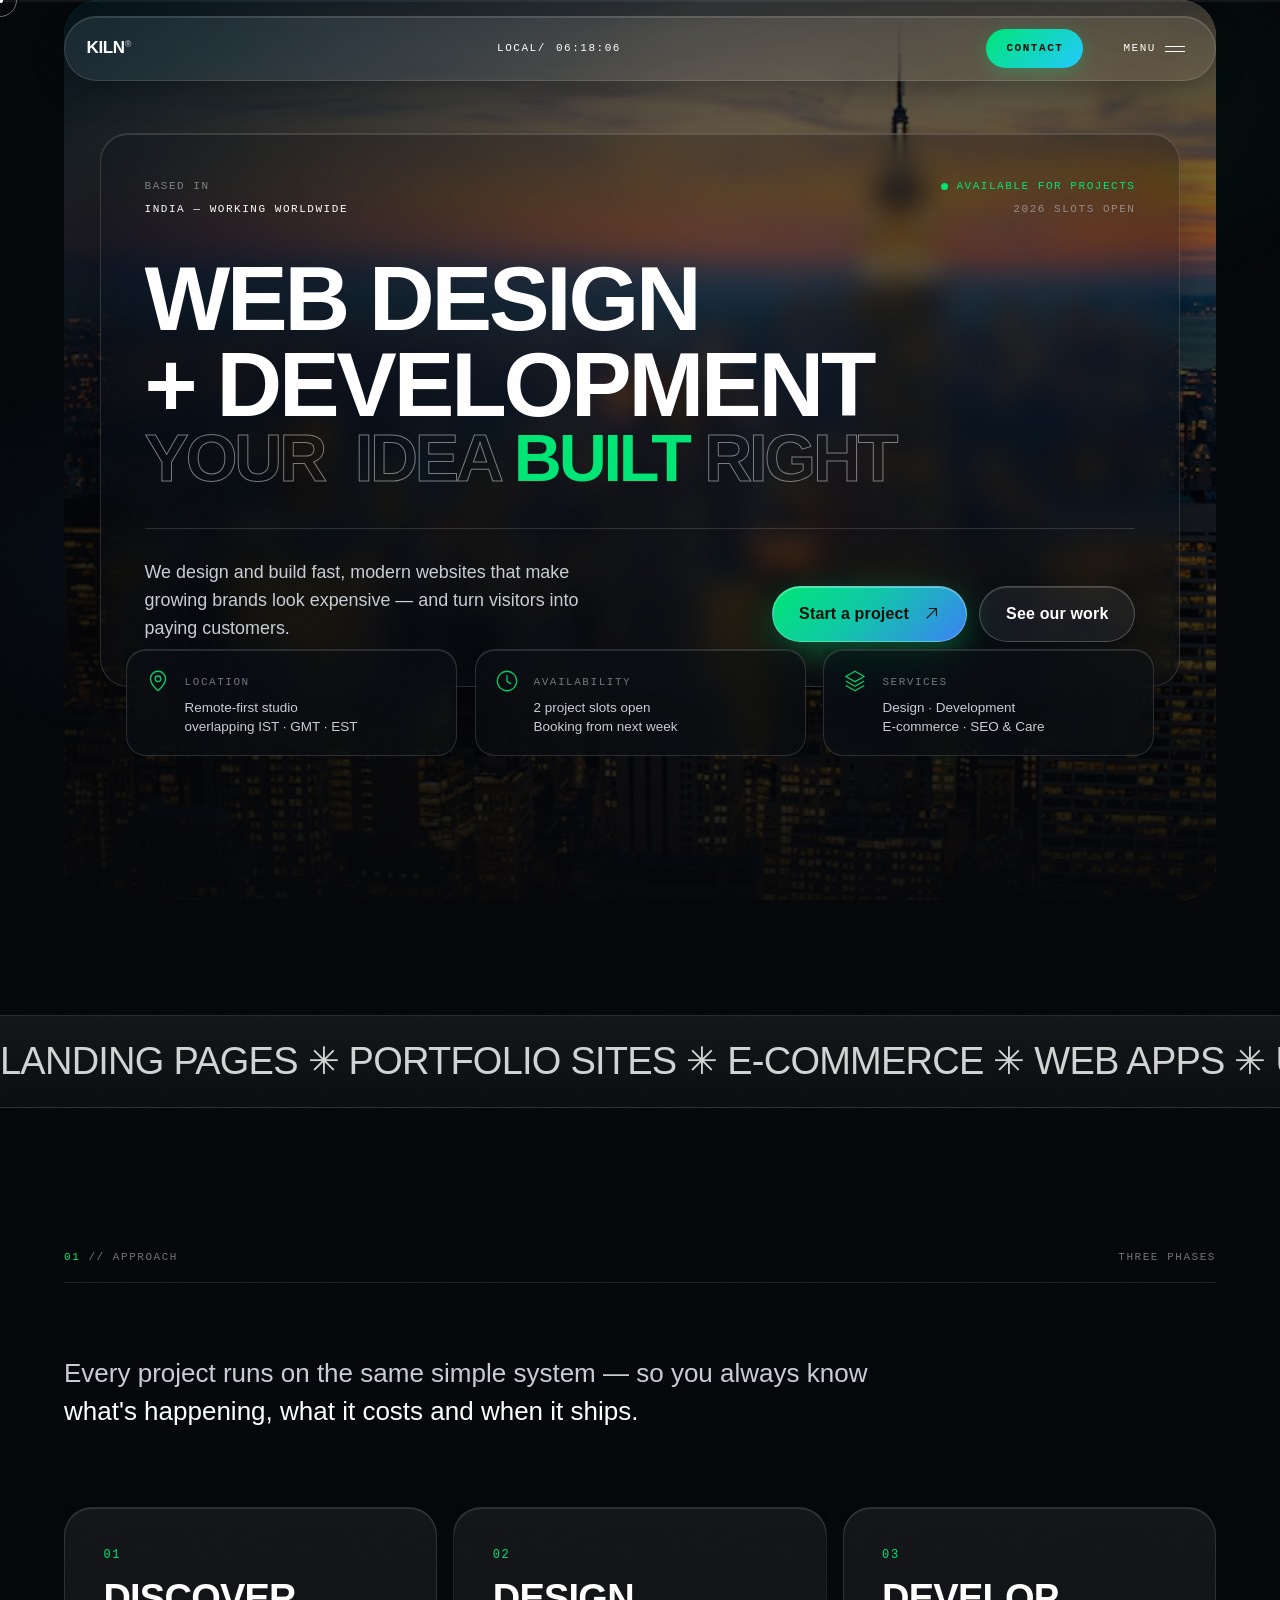
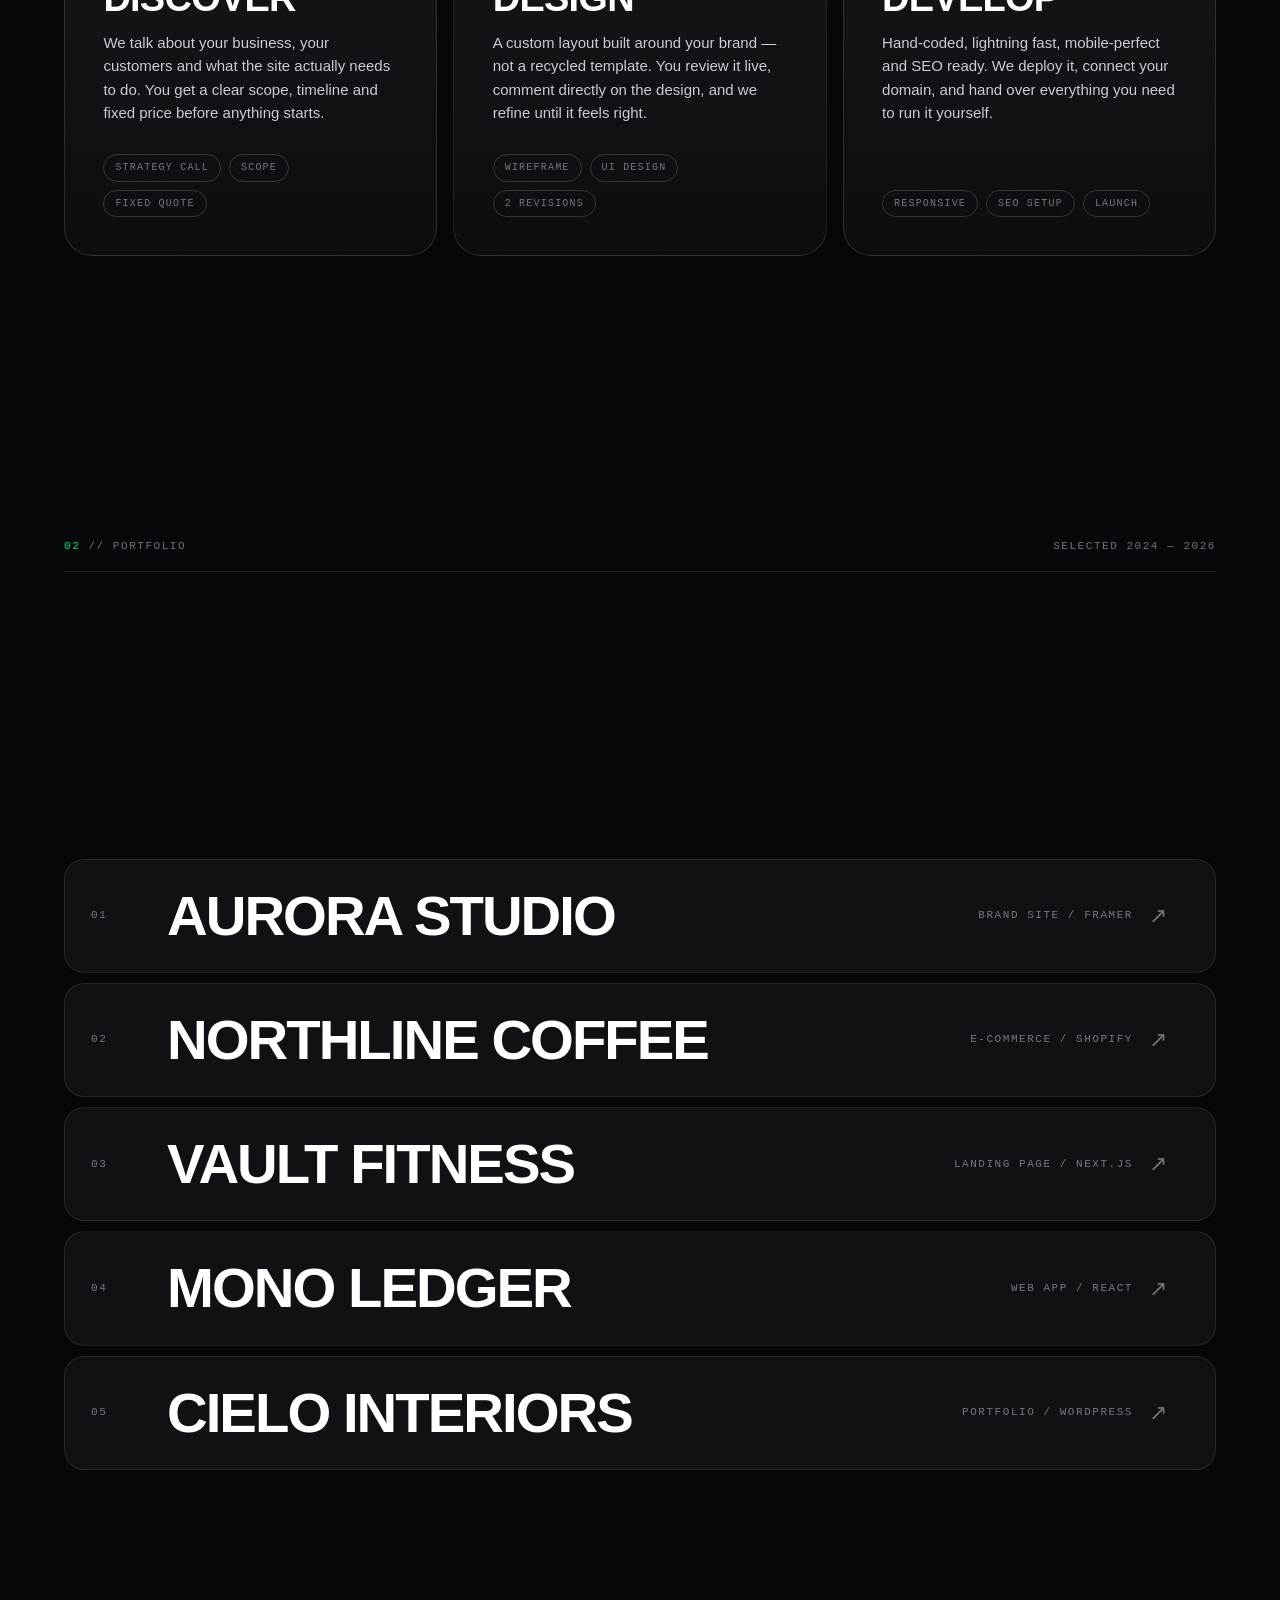
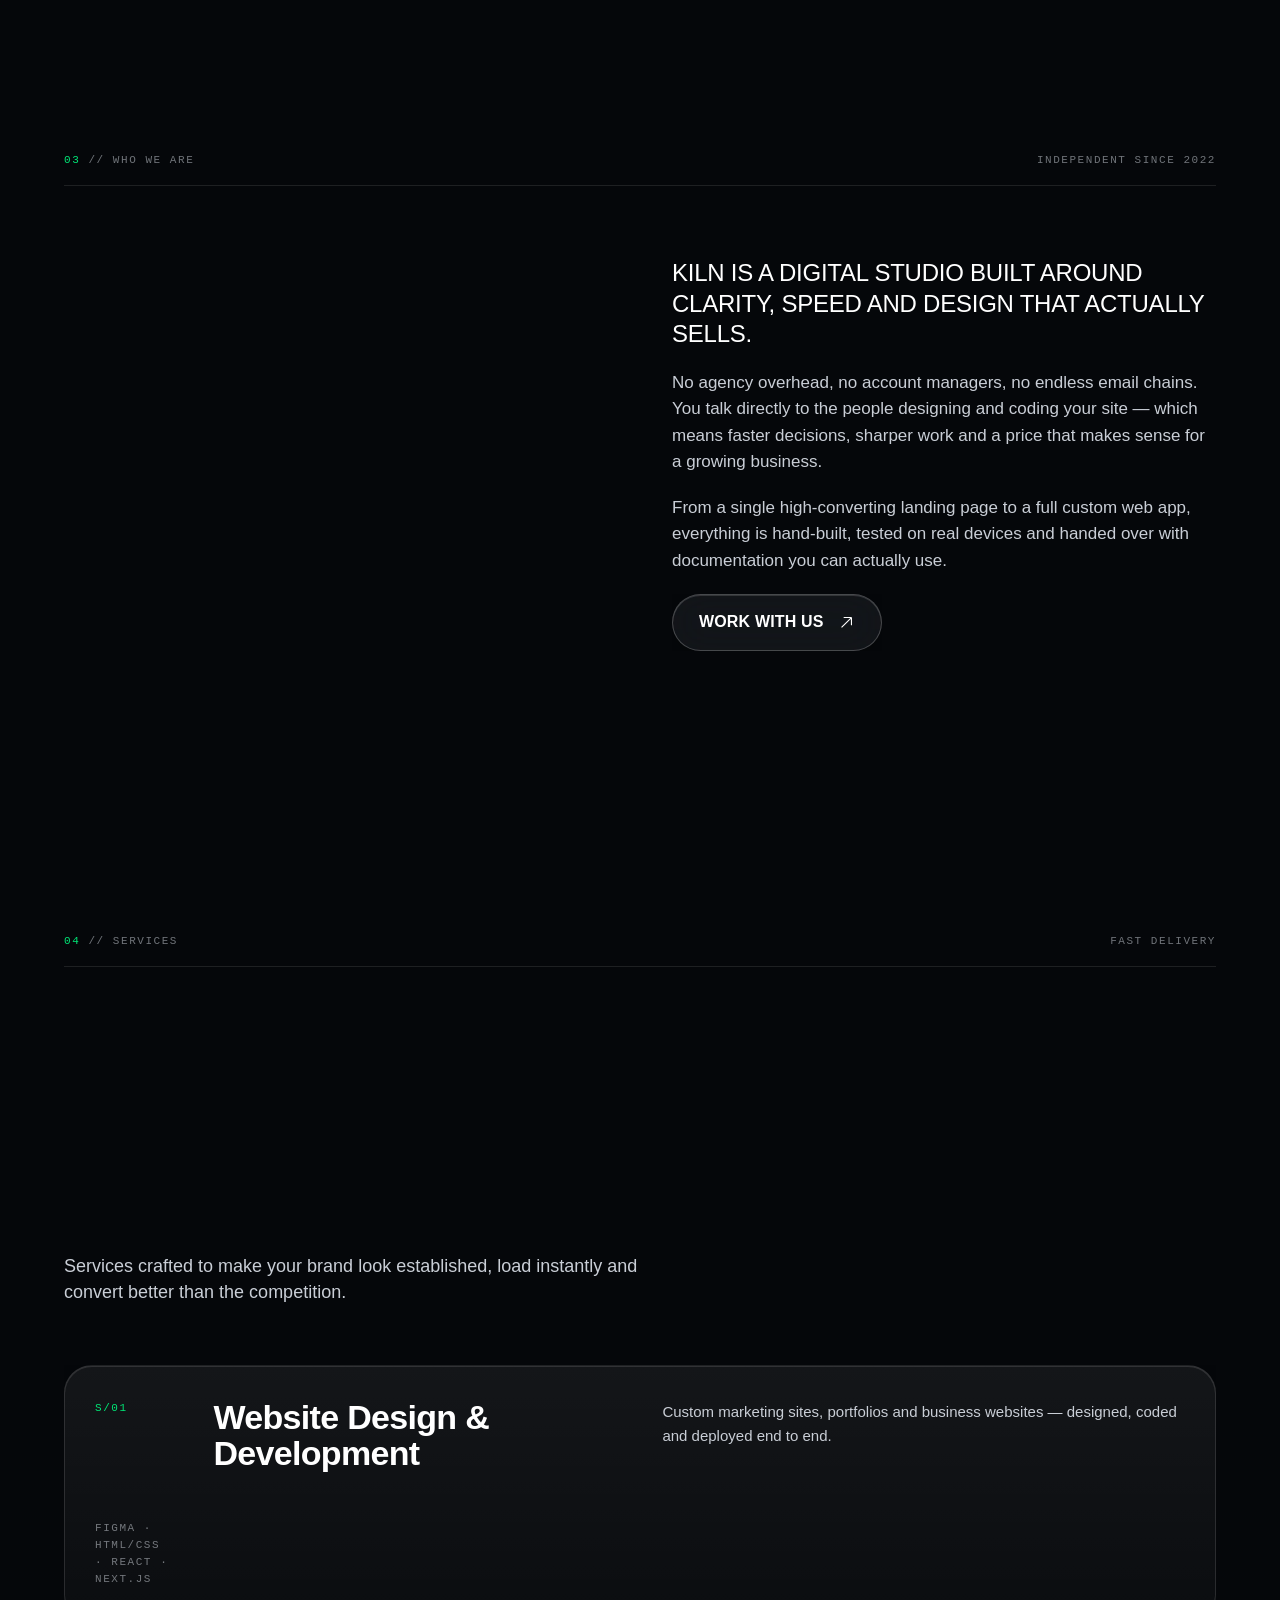
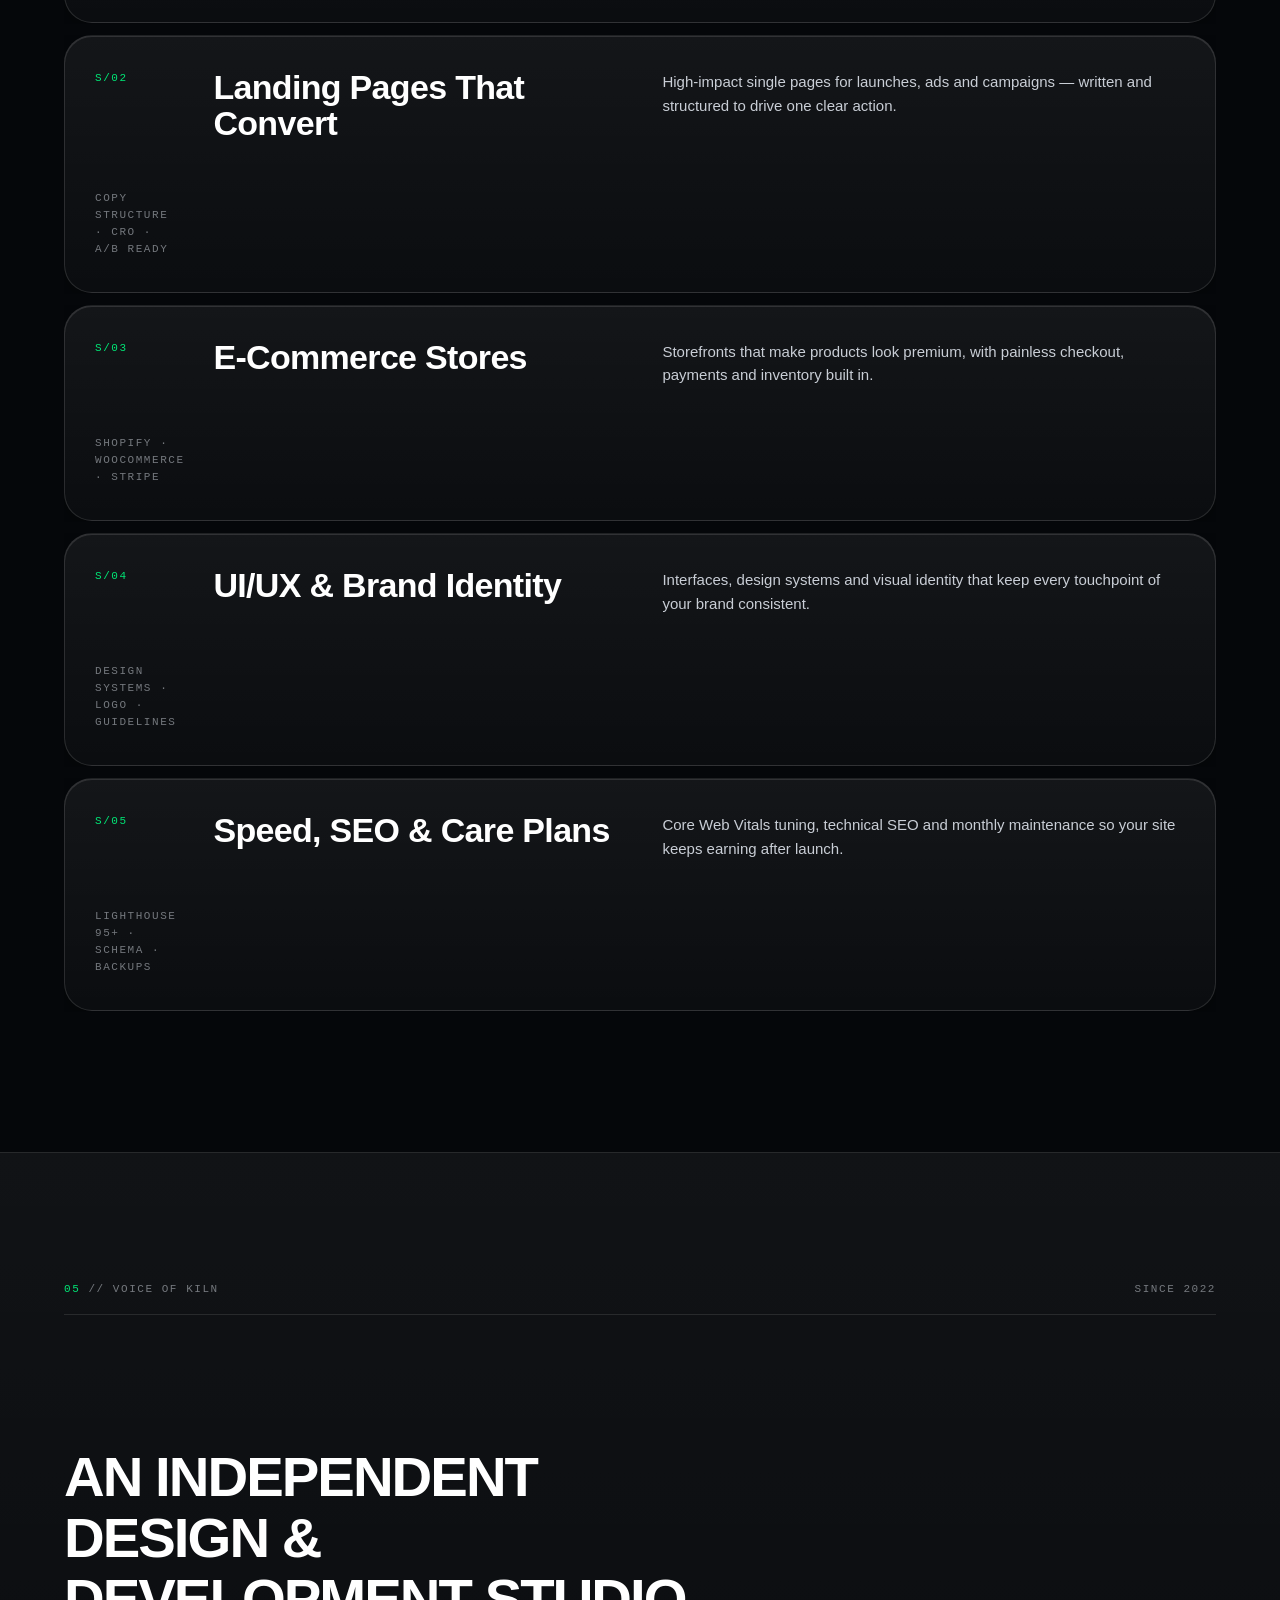
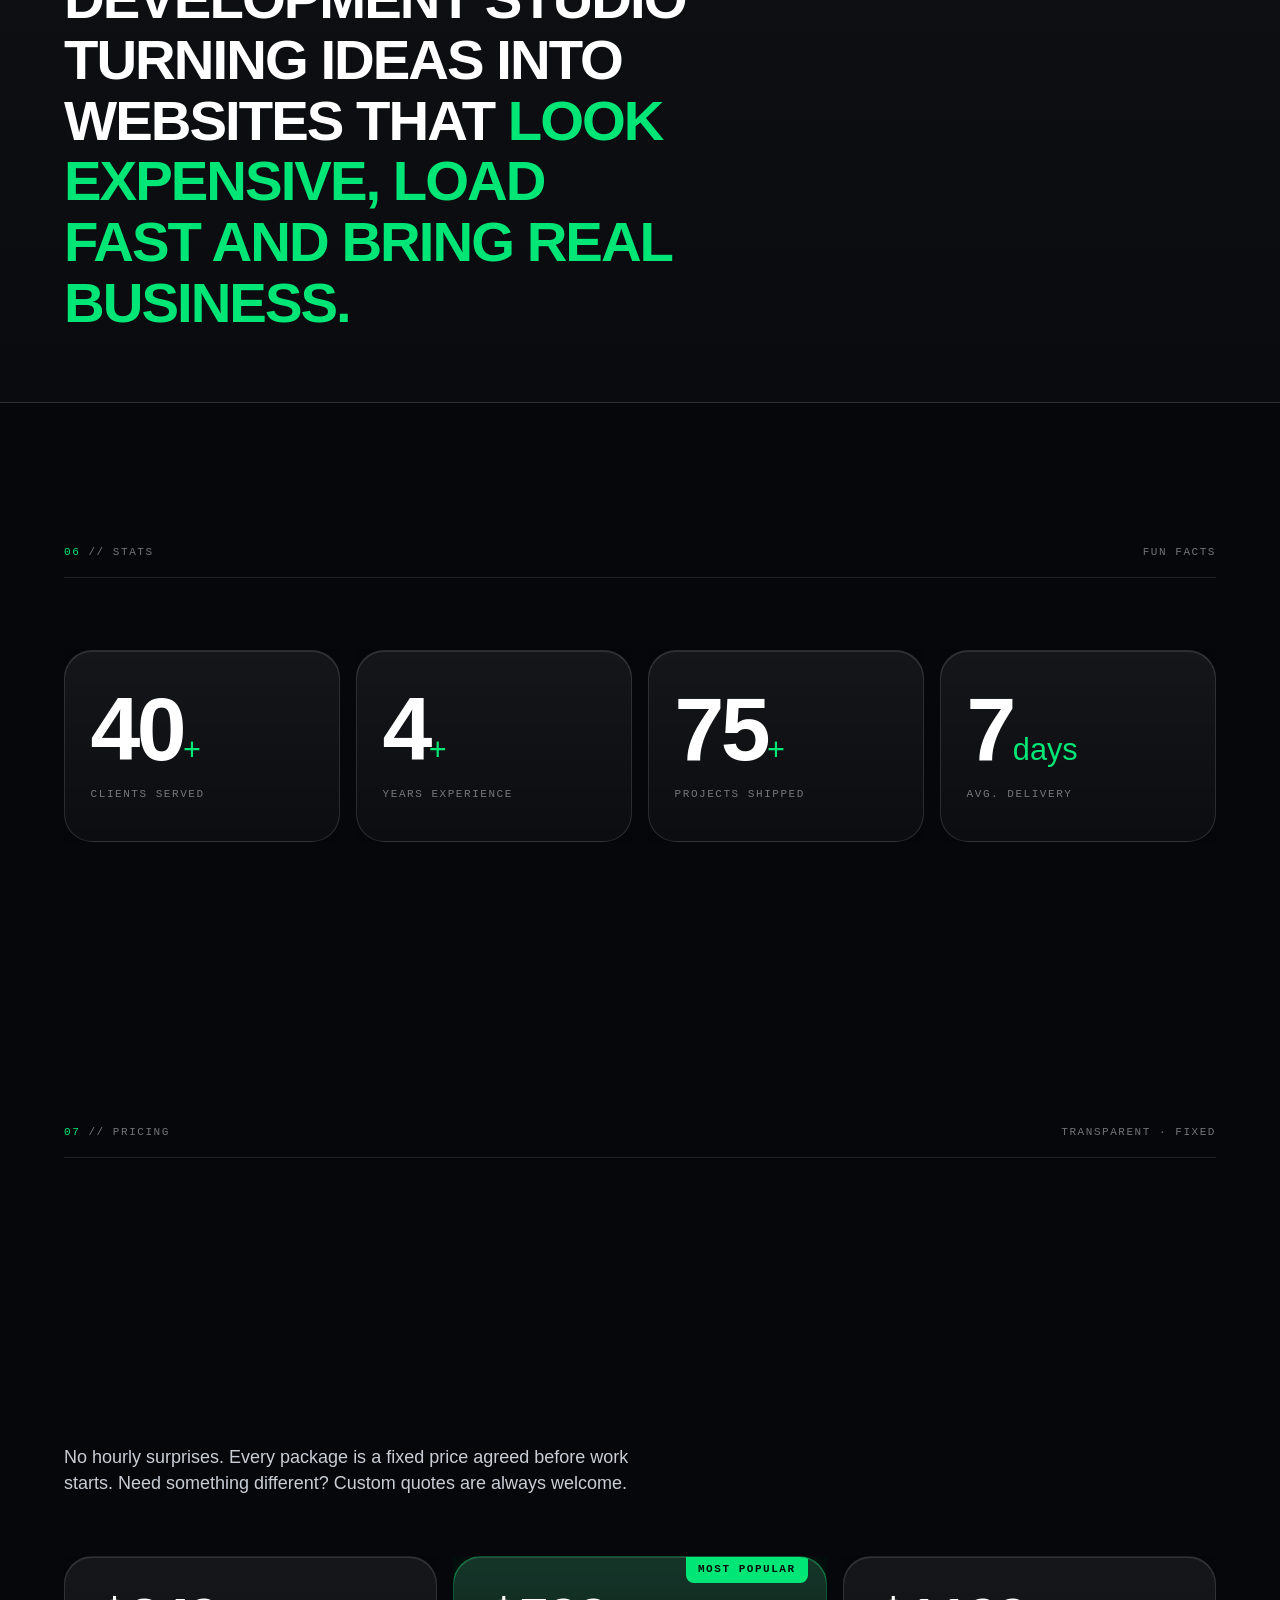
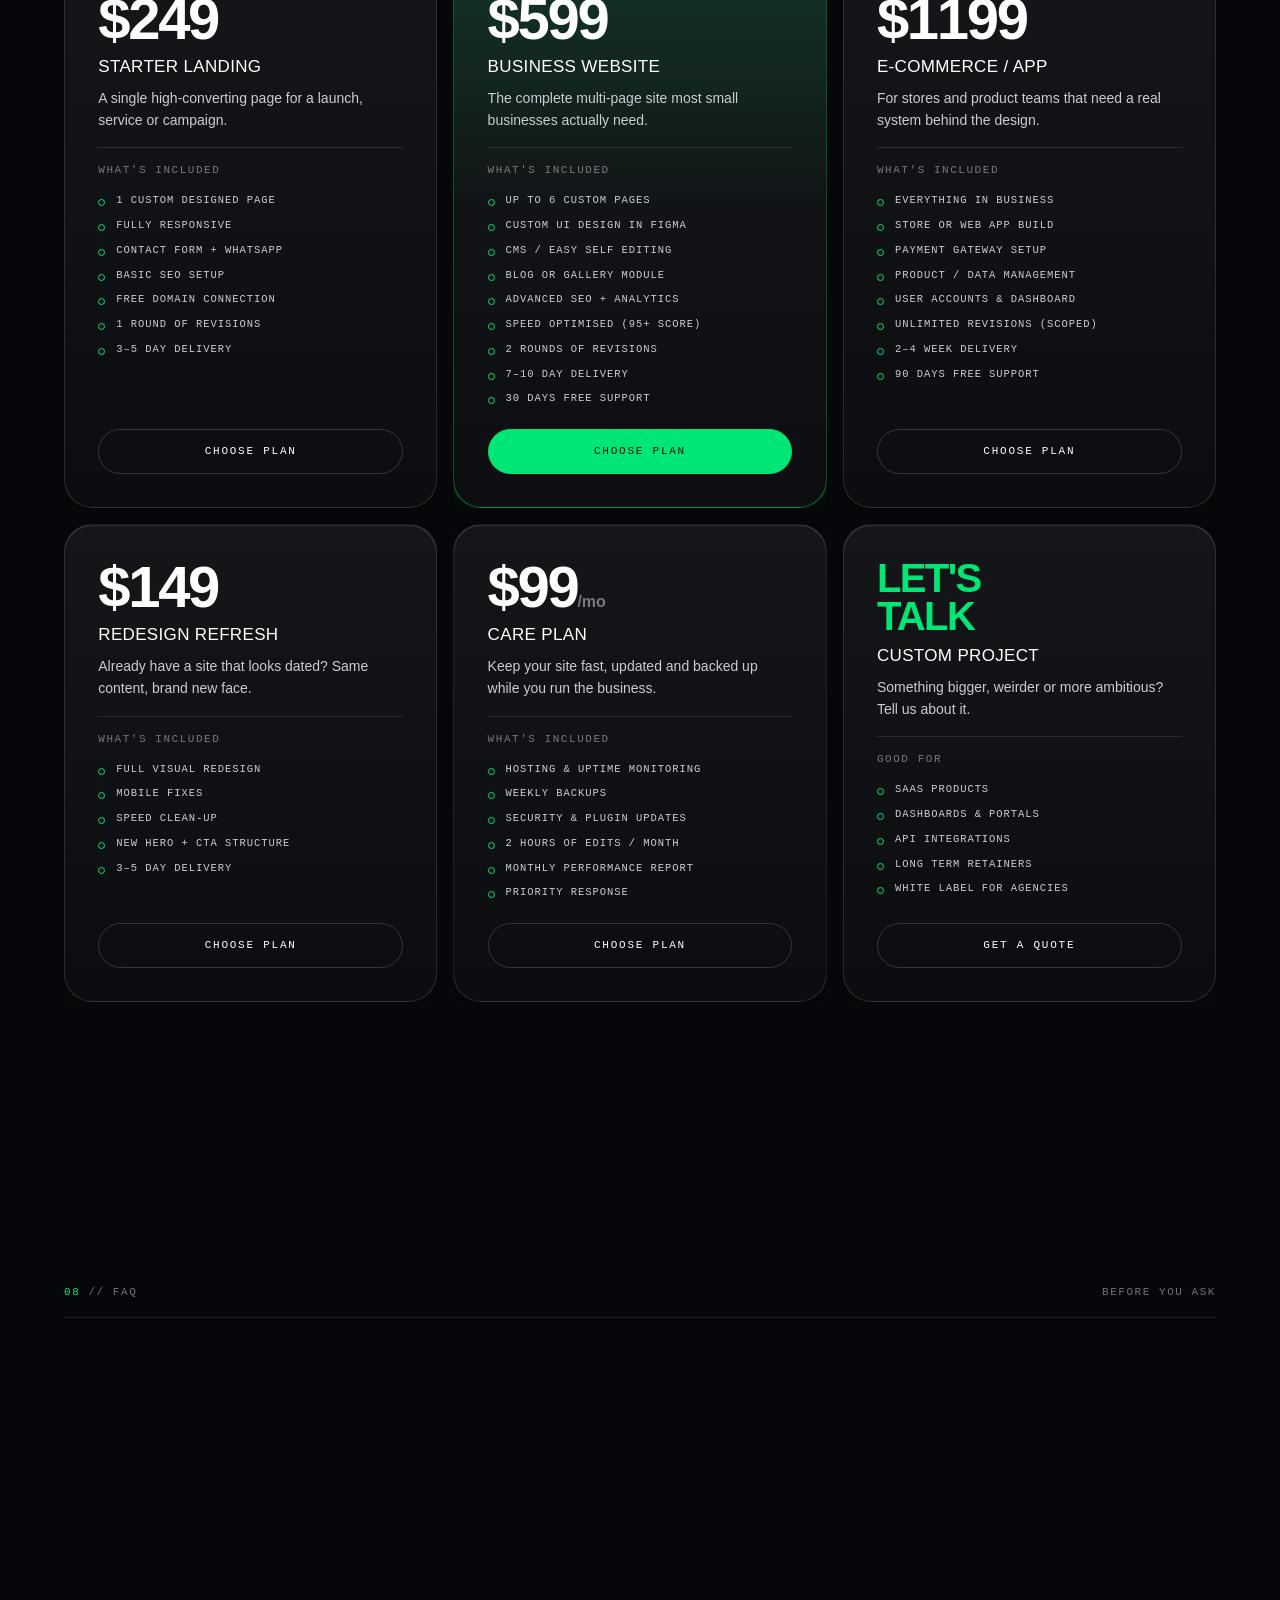
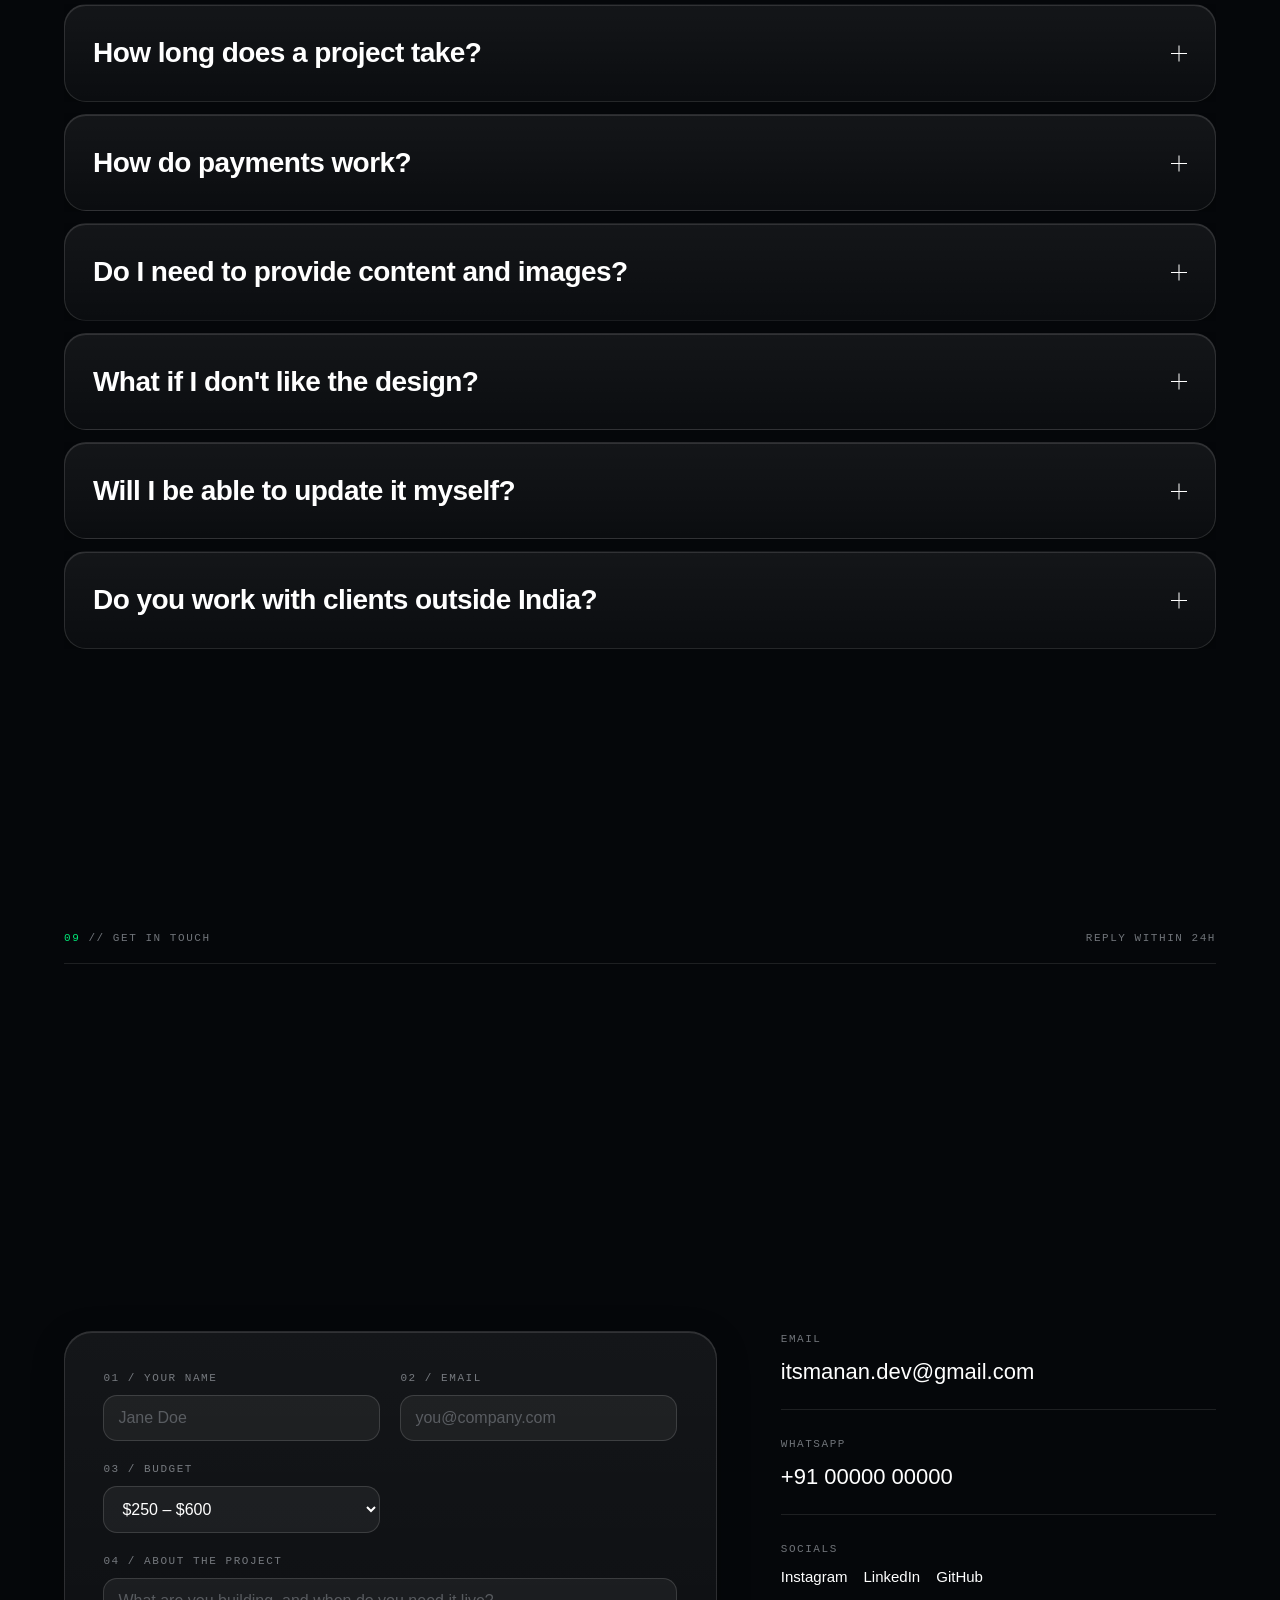
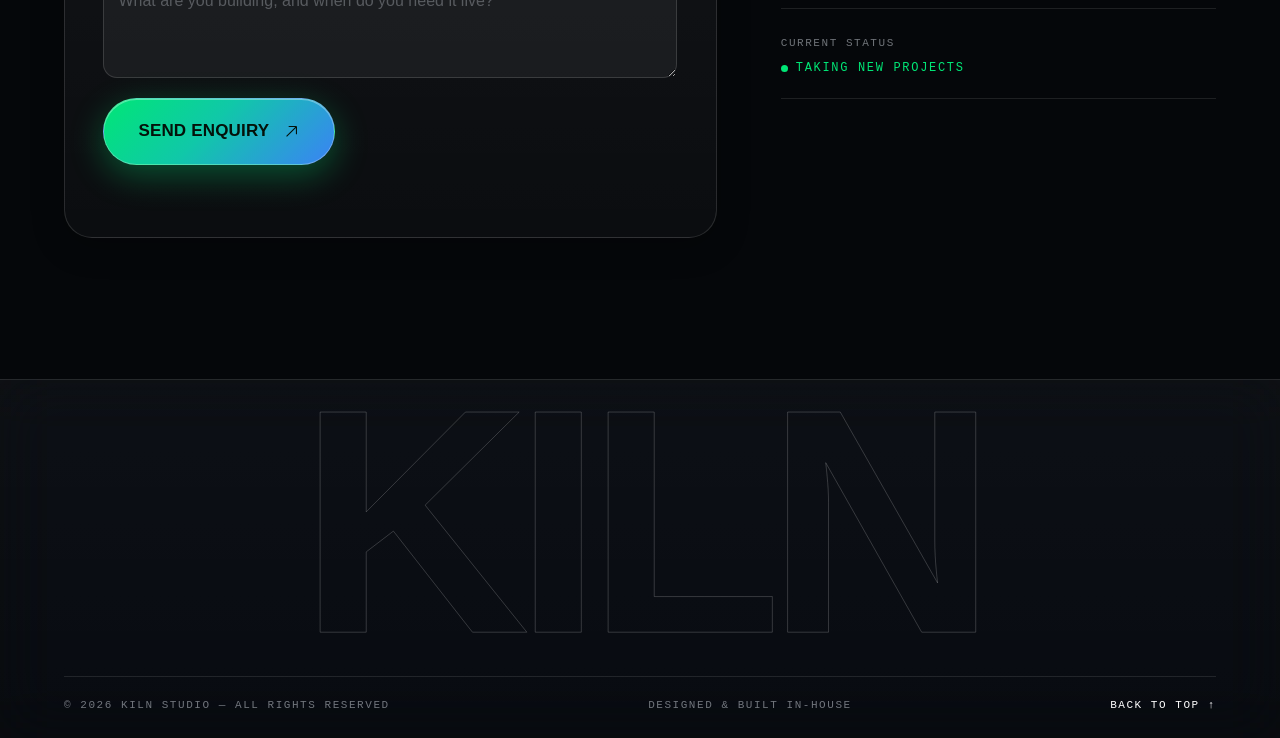
==== commit 130cdd48: "Replace blob cursor, swap hero image, reduce frosting Cursor - The old cursor grew to an 84px disc f" ====
--- a/index.html
+++ b/index.html
@@ -12,7 +12,7 @@
 <meta property="og:description" content="Websites that look expensive, load fast and bring real business. Taking new projects worldwide." />
 <meta property="og:type" content="website" />
 
-<link rel="preload" as="image" href="assets/bg-skyline.avif" />
+<link rel="preload" as="image" href="assets/hero-city.avif" fetchpriority="high" />
 <link rel="preconnect" href="https://api.fontshare.com" />
 <link rel="stylesheet" href="https://api.fontshare.com/v2/css?f[]=clash-display@400,500,600,700&f[]=satoshi@300,400,500,700&display=swap" />
 <link rel="stylesheet" href="css/style.css" />
@@ -42,7 +42,8 @@
 </div>
 
 <!-- ══════════════ CUSTOM CURSOR ══════════════ -->
-<div class="cursor" id="cursor"><span id="cursorLabel"></span></div>
+<div class="cursor-dot"  id="cursorDot"  aria-hidden="true"></div>
+<div class="cursor-ring" id="cursorRing" aria-hidden="true"></div>
 
 <!-- ══════════════ NAV ══════════════ -->
 <header class="nav" id="nav">
--- a/css/style.css
+++ b/css/style.css
@@ -81,13 +81,13 @@
     linear-gradient(90deg, rgba(255,255,255,.028) 1px, transparent 1px);
   background-size:64px 64px, 64px 64px, 64px 64px;
   background-position:center;
-  opacity:.4;
+  opacity:.24;
   mask-image:radial-gradient(ellipse 90% 70% at 50% 40%, #000 30%, transparent 100%);
   -webkit-mask-image:radial-gradient(ellipse 90% 70% at 50% 40%, #000 30%, transparent 100%);
 }
 .bg-noise{
   position:fixed; inset:-150%; z-index:600; pointer-events:none;
-  width:400%; height:400%; opacity:.038;
+  width:400%; height:400%; opacity:.022;
   background-image:url("data:image/svg+xml,%3Csvg xmlns='http://www.w3.org/2000/svg' width='160' height='160'%3E%3Cfilter id='n'%3E%3CfeTurbulence type='fractalNoise' baseFrequency='.8' numOctaves='4' stitchTiles='stitch'/%3E%3C/filter%3E%3Crect width='100%25' height='100%25' filter='url(%23n)'/%3E%3C/svg%3E");
   animation:grain 1s steps(6) infinite;
   will-change:transform;
@@ -179,22 +179,33 @@
 }
 .preloader__bar i{ display:block; height:100%; width:0; background:var(--accent); }
 
-/* ══════════════ CURSOR ══════════════ */
-.cursor{
+/* ══════════════ CURSOR ══════════════
+   A 5px dot that tracks precisely, plus a thin ring that trails behind
+   it and eases open over interactive elements. Neutral white, no blend
+   modes — it reads as a refinement, never as an object on the page. */
+.cursor-dot,.cursor-ring{
   position:fixed; top:0; left:0; z-index:9000; pointer-events:none;
-  width:10px; height:10px; border-radius:99px; background:var(--accent);
-  display:grid; place-items:center;
-  transform:translate(-50%,-50%);
-  transition:width .35s var(--ease),height .35s var(--ease),background .3s;
-  mix-blend-mode:difference;
-}
-.cursor span{
-  font-family:var(--mono); font-size:10px; letter-spacing:.1em; text-transform:uppercase;
-  color:var(--accent-ink); opacity:0; transition:opacity .2s; white-space:nowrap;
-}
-.cursor.is-active{ width:84px; height:84px; }
-.cursor.is-active span{ opacity:1; }
-@media (hover:none),(max-width:900px){ .cursor{ display:none; } }
+  border-radius:50%; will-change:transform;
+}
+.cursor-dot{
+  width:5px; height:5px; margin:-2.5px 0 0 -2.5px;
+  background:#fff;
+  transition:opacity .3s, scale .3s var(--ease);
+}
+.cursor-ring{
+  width:34px; height:34px; margin:-17px 0 0 -17px;
+  border:1px solid rgba(255,255,255,.4);
+  transition:scale .45s var(--ease), border-color .45s, background-color .45s;
+}
+/* over a link or button: ring opens, dot recedes */
+body.cursor-hot .cursor-ring{
+  scale:1.55;
+  border-color:rgba(255,255,255,.75);
+  background-color:rgba(255,255,255,.07);
+}
+body.cursor-hot .cursor-dot{ scale:.4; }
+
+@media (hover:none),(max-width:900px){ .cursor-dot,.cursor-ring{ display:none; } }
 
 /* ══════════════ NAV ══════════════ */
 /* floating glass pill, slides down on load */
@@ -307,32 +318,34 @@
 }
 .hero__photo{
   position:absolute; inset:0; z-index:-2;
-  background:url("../assets/bg-skyline.avif") center 30%/cover no-repeat, #0a0f18;
-  filter:saturate(88%) brightness(.72) contrast(1.05);
-  transform:scale(1.04);
-  animation:slowzoom 40s ease-in-out infinite alternate;
+  background:url("../assets/hero-city.avif") center 42%/cover no-repeat, #0a0f18;
+  filter:saturate(92%) brightness(.78) contrast(1.06);
+  transform:scale(1.02);
+  animation:slowzoom 48s ease-in-out infinite alternate;
   will-change:transform;
 }
-@keyframes slowzoom{ from{ transform:scale(1.04); } to{ transform:scale(1.13); } }
-
+@keyframes slowzoom{ from{ transform:scale(1.02); } to{ transform:scale(1.08); } }
+
+/* Contrast comes from this gradient, not from blurring the photo — so
+   the city stays crisp and the type stays readable. */
 .hero__shade{
   position:absolute; inset:0; z-index:-1;
   background:
-    linear-gradient(180deg, rgba(6,7,10,.55) 0%, rgba(6,7,10,.18) 32%, rgba(6,7,10,.86) 100%),
-    radial-gradient(ellipse 80% 70% at 50% 50%, transparent 40%, rgba(6,7,10,.6) 100%);
-}
-
-/* the frosted panel — this is what makes the glass read */
+    linear-gradient(180deg, rgba(6,7,10,.72) 0%, rgba(6,7,10,.28) 26%, rgba(6,7,10,.55) 62%, rgba(6,7,10,.94) 100%),
+    linear-gradient(90deg, rgba(6,7,10,.55) 0%, transparent 55%);
+}
+
+/* a light frosted card — just enough to separate type from the skyline */
 .hero__panel{
   position:relative;
   width:100%; max-width:1080px; margin:0 auto;
   padding:clamp(26px,3.4vw,54px);
   border-radius:var(--radius);
-  background:rgba(255,255,255,.07);
-  backdrop-filter:blur(28px) saturate(180%);
-  -webkit-backdrop-filter:blur(28px) saturate(180%);
-  border:1px solid rgba(255,255,255,.16);
-  box-shadow:0 30px 90px rgba(0,0,0,.5), inset 0 1px rgba(255,255,255,.18);
+  background:rgba(10,14,20,.34);
+  backdrop-filter:blur(14px) saturate(140%);
+  -webkit-backdrop-filter:blur(14px) saturate(140%);
+  border:1px solid rgba(255,255,255,.14);
+  box-shadow:0 28px 80px rgba(0,0,0,.45), inset 0 1px rgba(255,255,255,.14);
   display:flex; flex-direction:column; gap:clamp(22px,3vw,40px);
 }
 @media (max-width:700px){ .hero{ border-radius:24px; } .hero__panel{ border-radius:22px; } }
@@ -408,11 +421,11 @@
 .spec__col{
   display:flex; gap:14px; align-items:flex-start;
   padding:18px; border-radius:20px;
-  background:rgba(255,255,255,.09);
-  backdrop-filter:blur(24px) saturate(180%);
-  -webkit-backdrop-filter:blur(24px) saturate(180%);
-  border:1px solid rgba(255,255,255,.16);
-  box-shadow:0 14px 40px rgba(0,0,0,.4), inset 0 1px rgba(255,255,255,.16);
+  background:rgba(10,14,20,.5);
+  backdrop-filter:blur(16px) saturate(150%);
+  -webkit-backdrop-filter:blur(16px) saturate(150%);
+  border:1px solid rgba(255,255,255,.14);
+  box-shadow:0 14px 40px rgba(0,0,0,.4), inset 0 1px rgba(255,255,255,.12);
   transition:transform .5s var(--ease), background .4s, border-color .4s, box-shadow .5s;
 }
 .spec__col:hover{
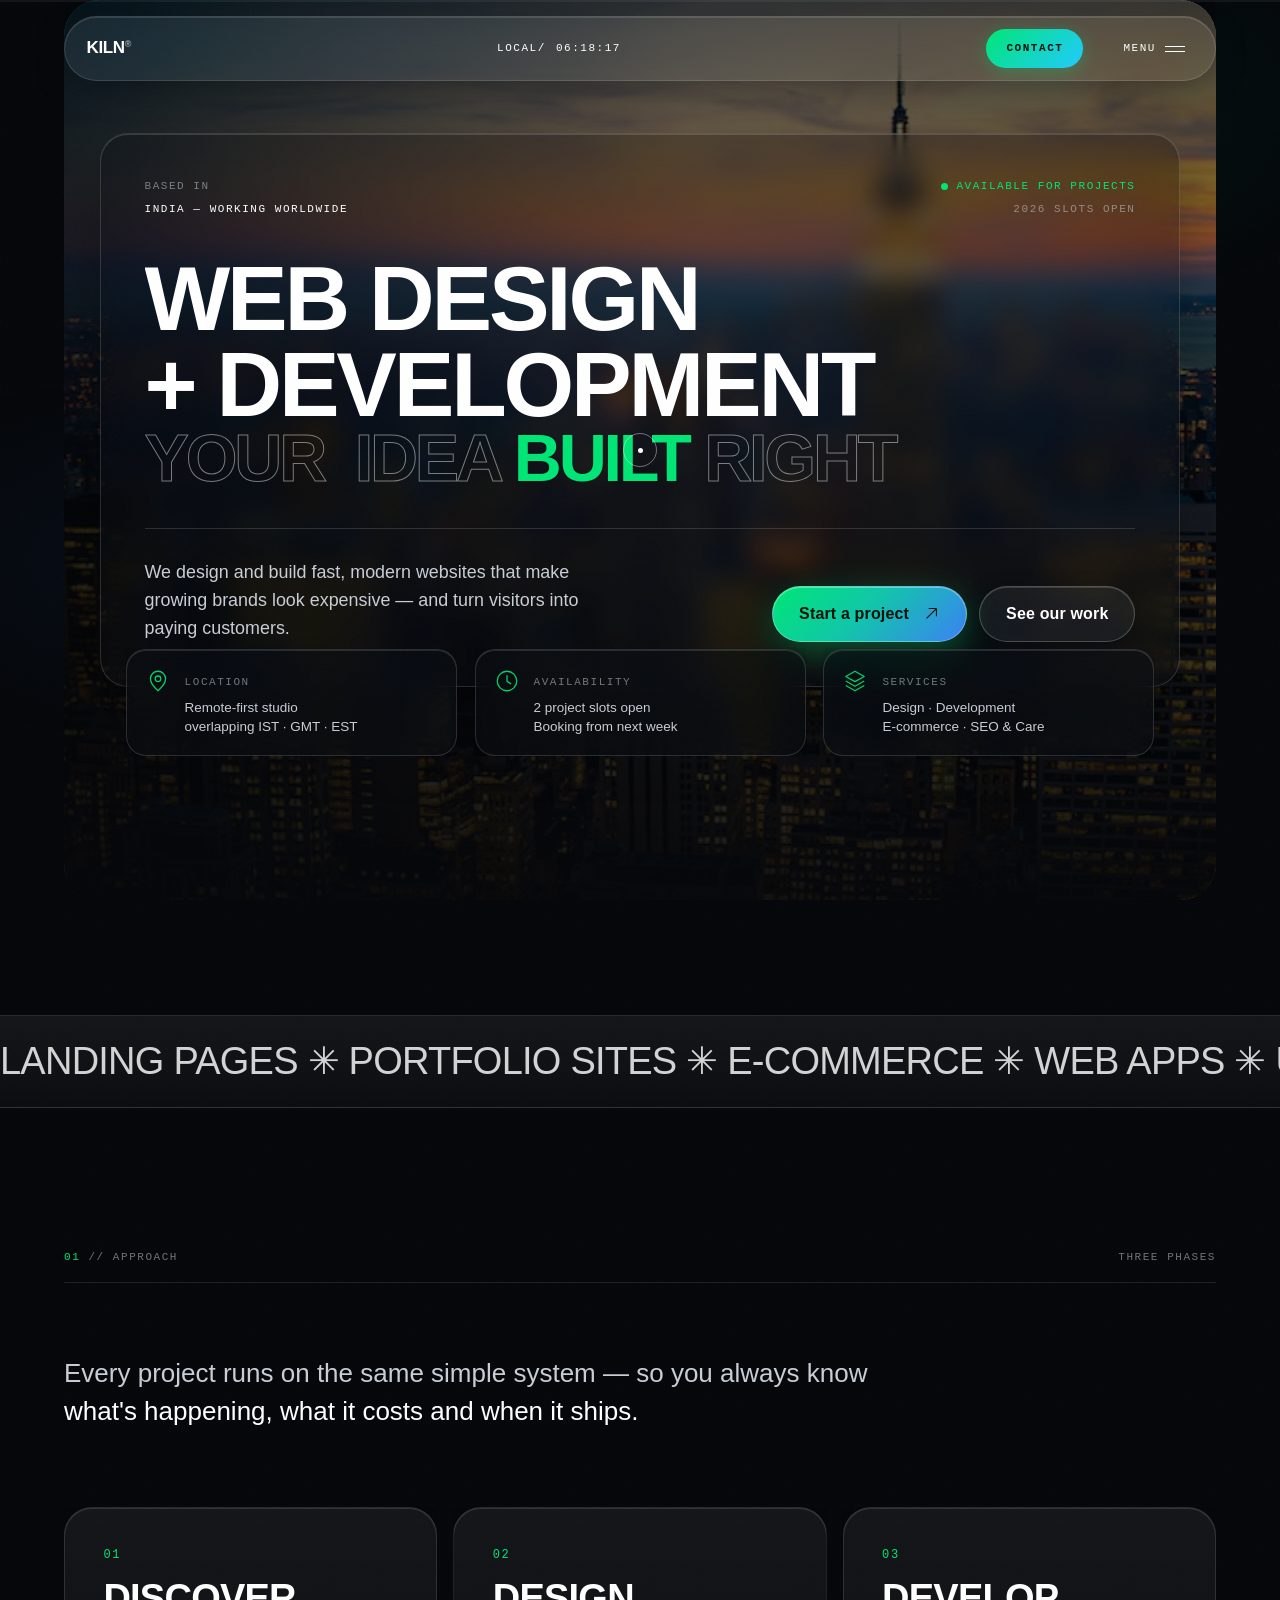
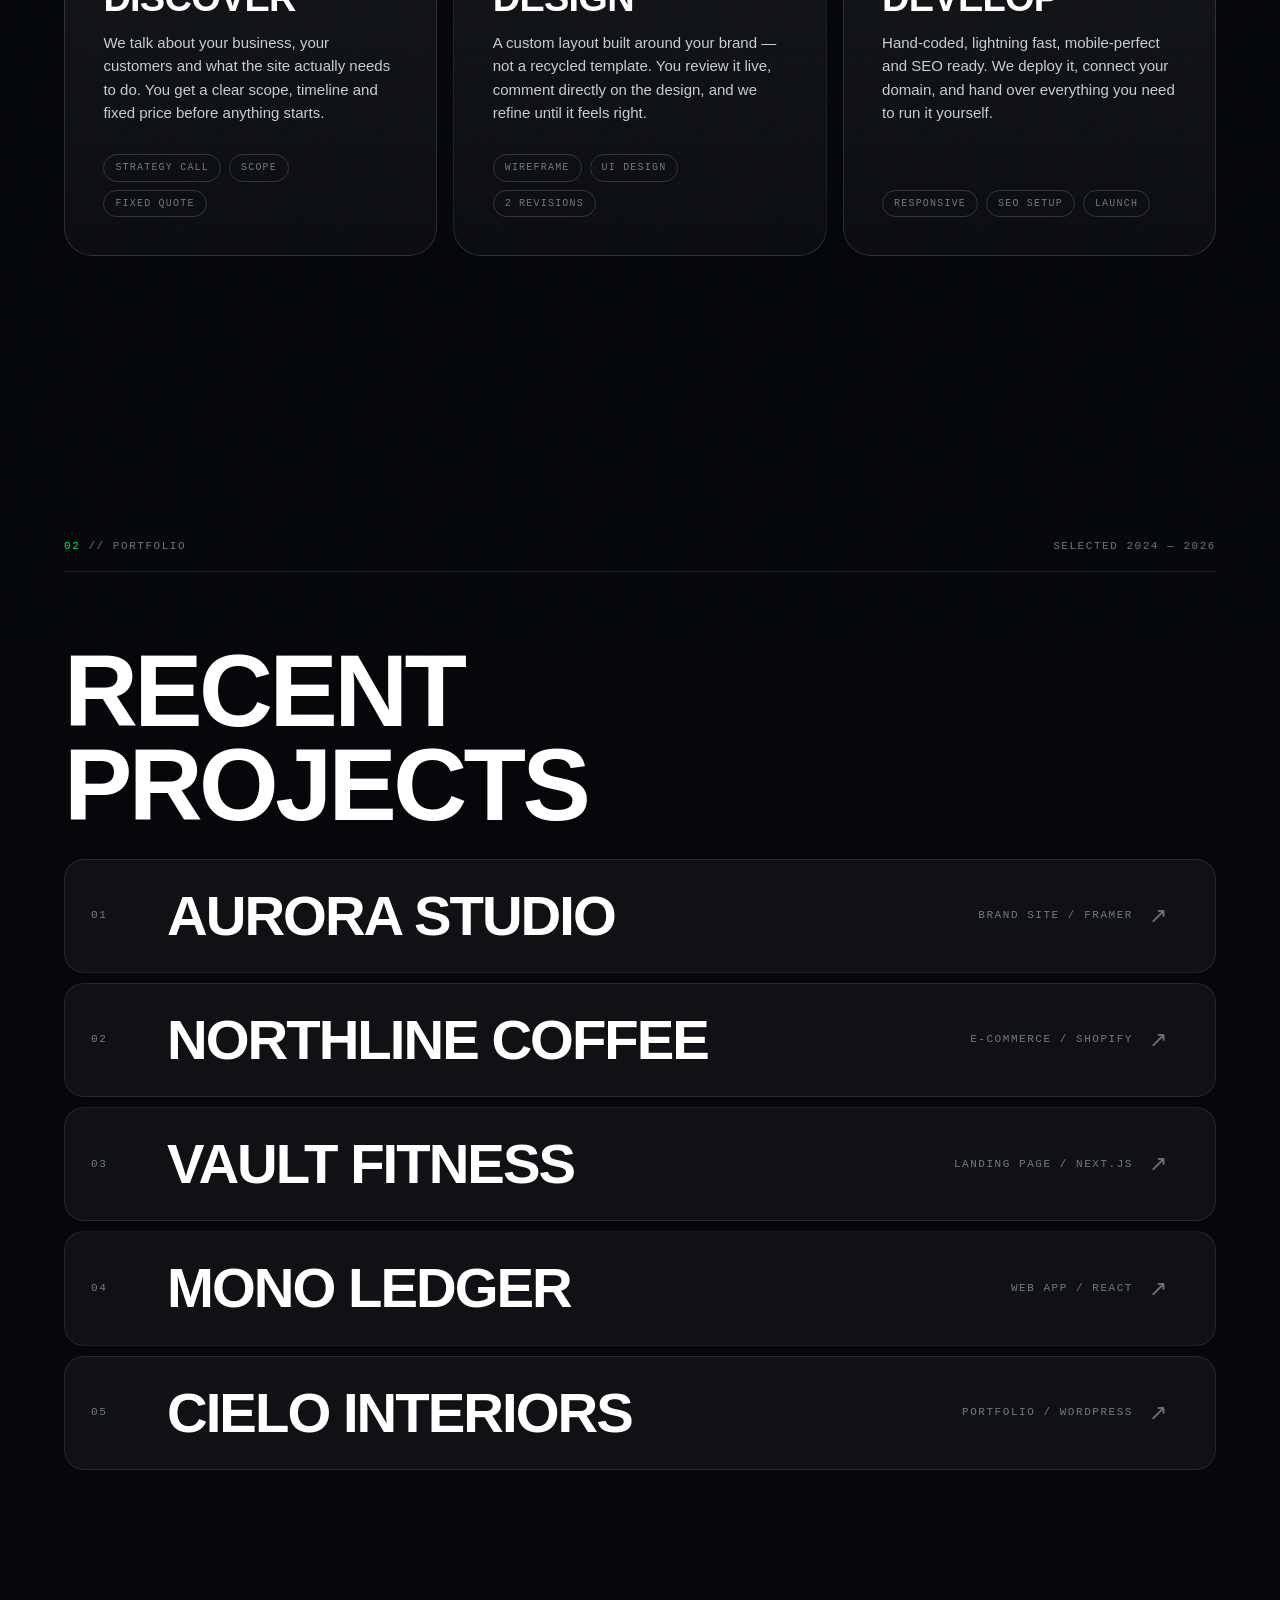
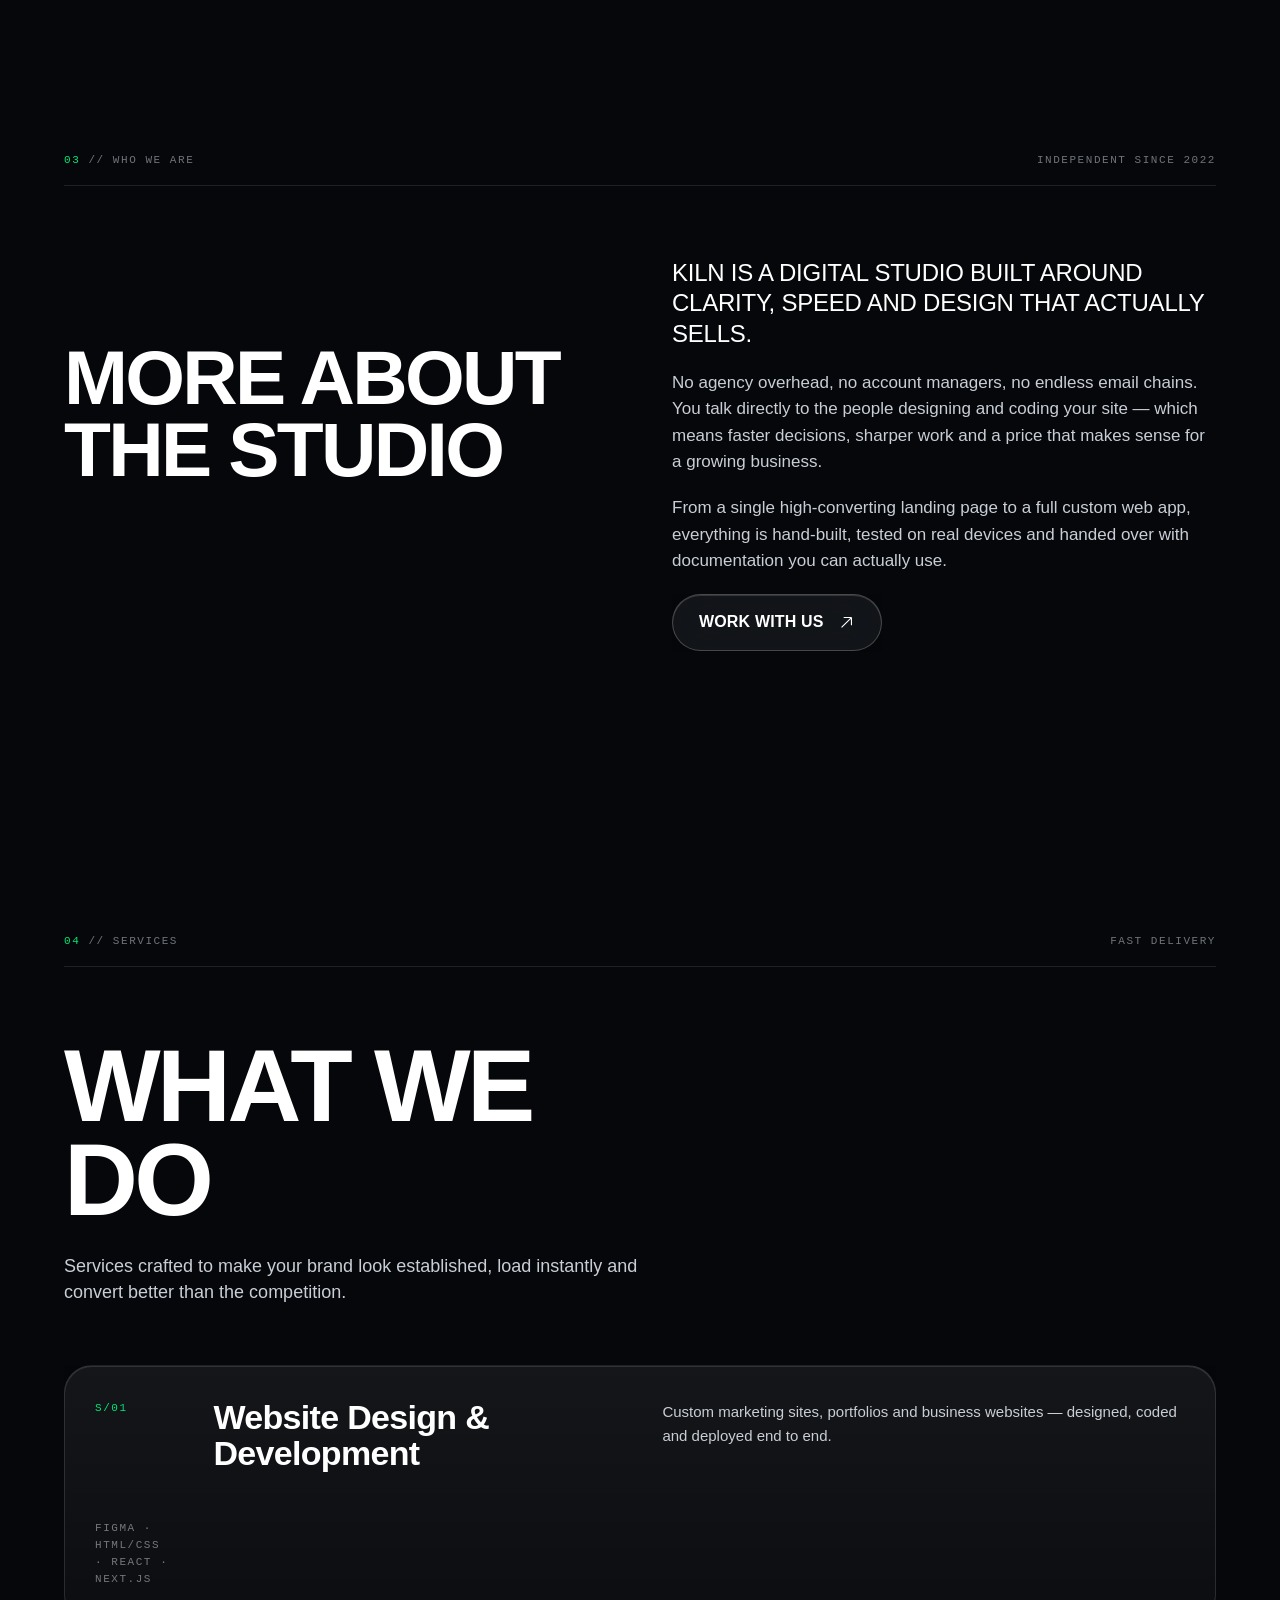
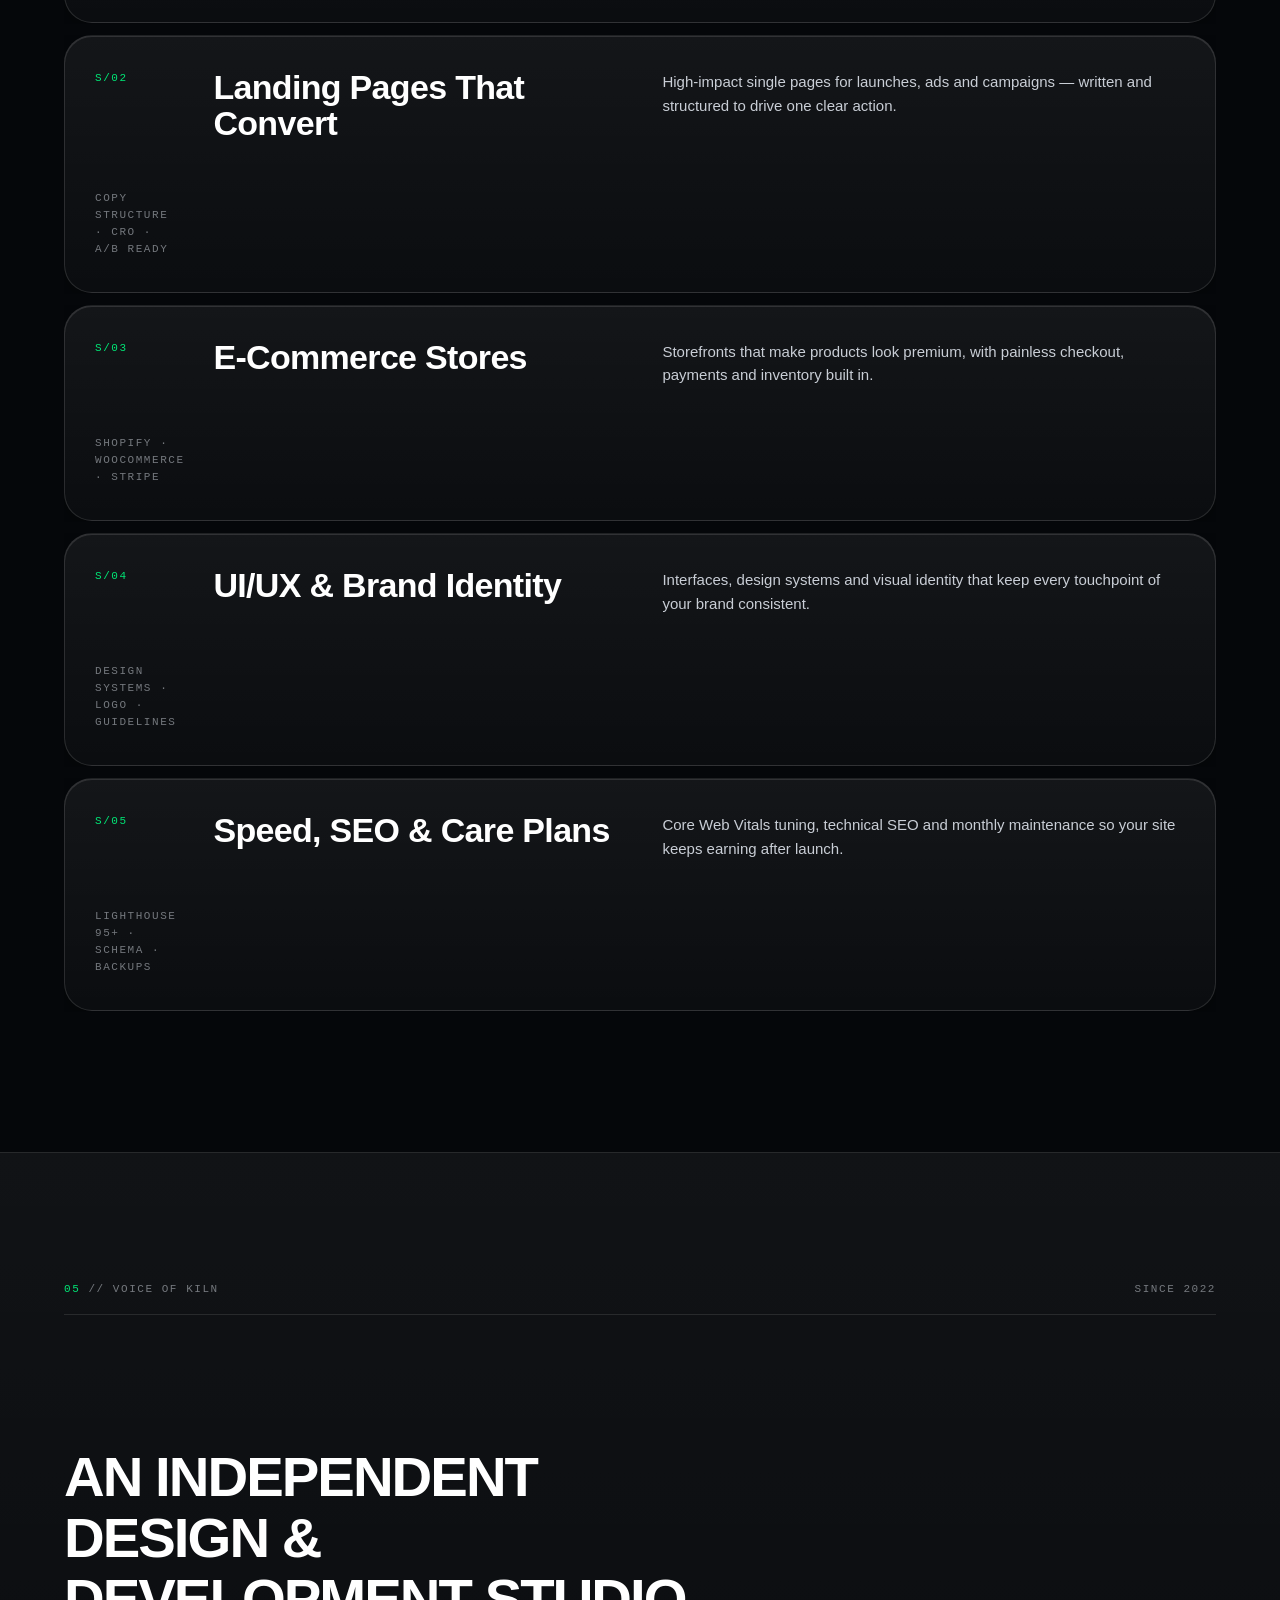
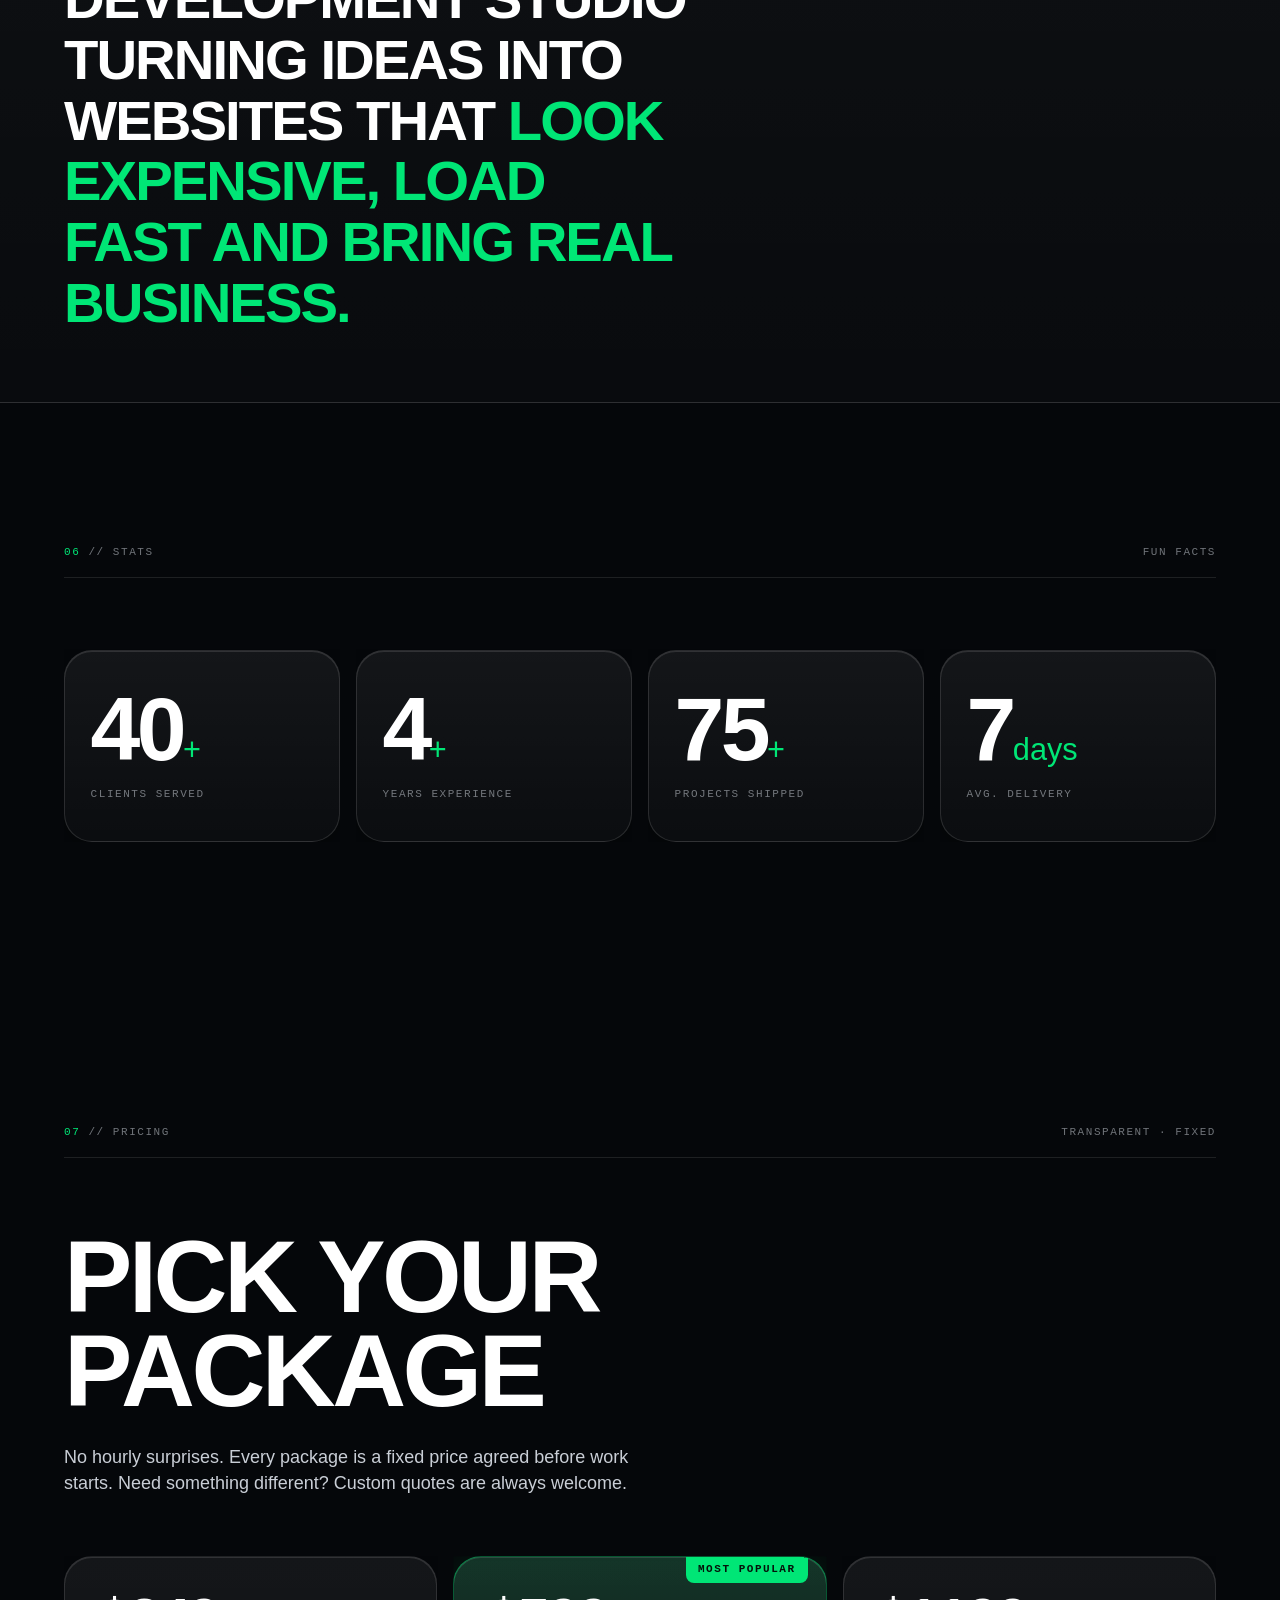
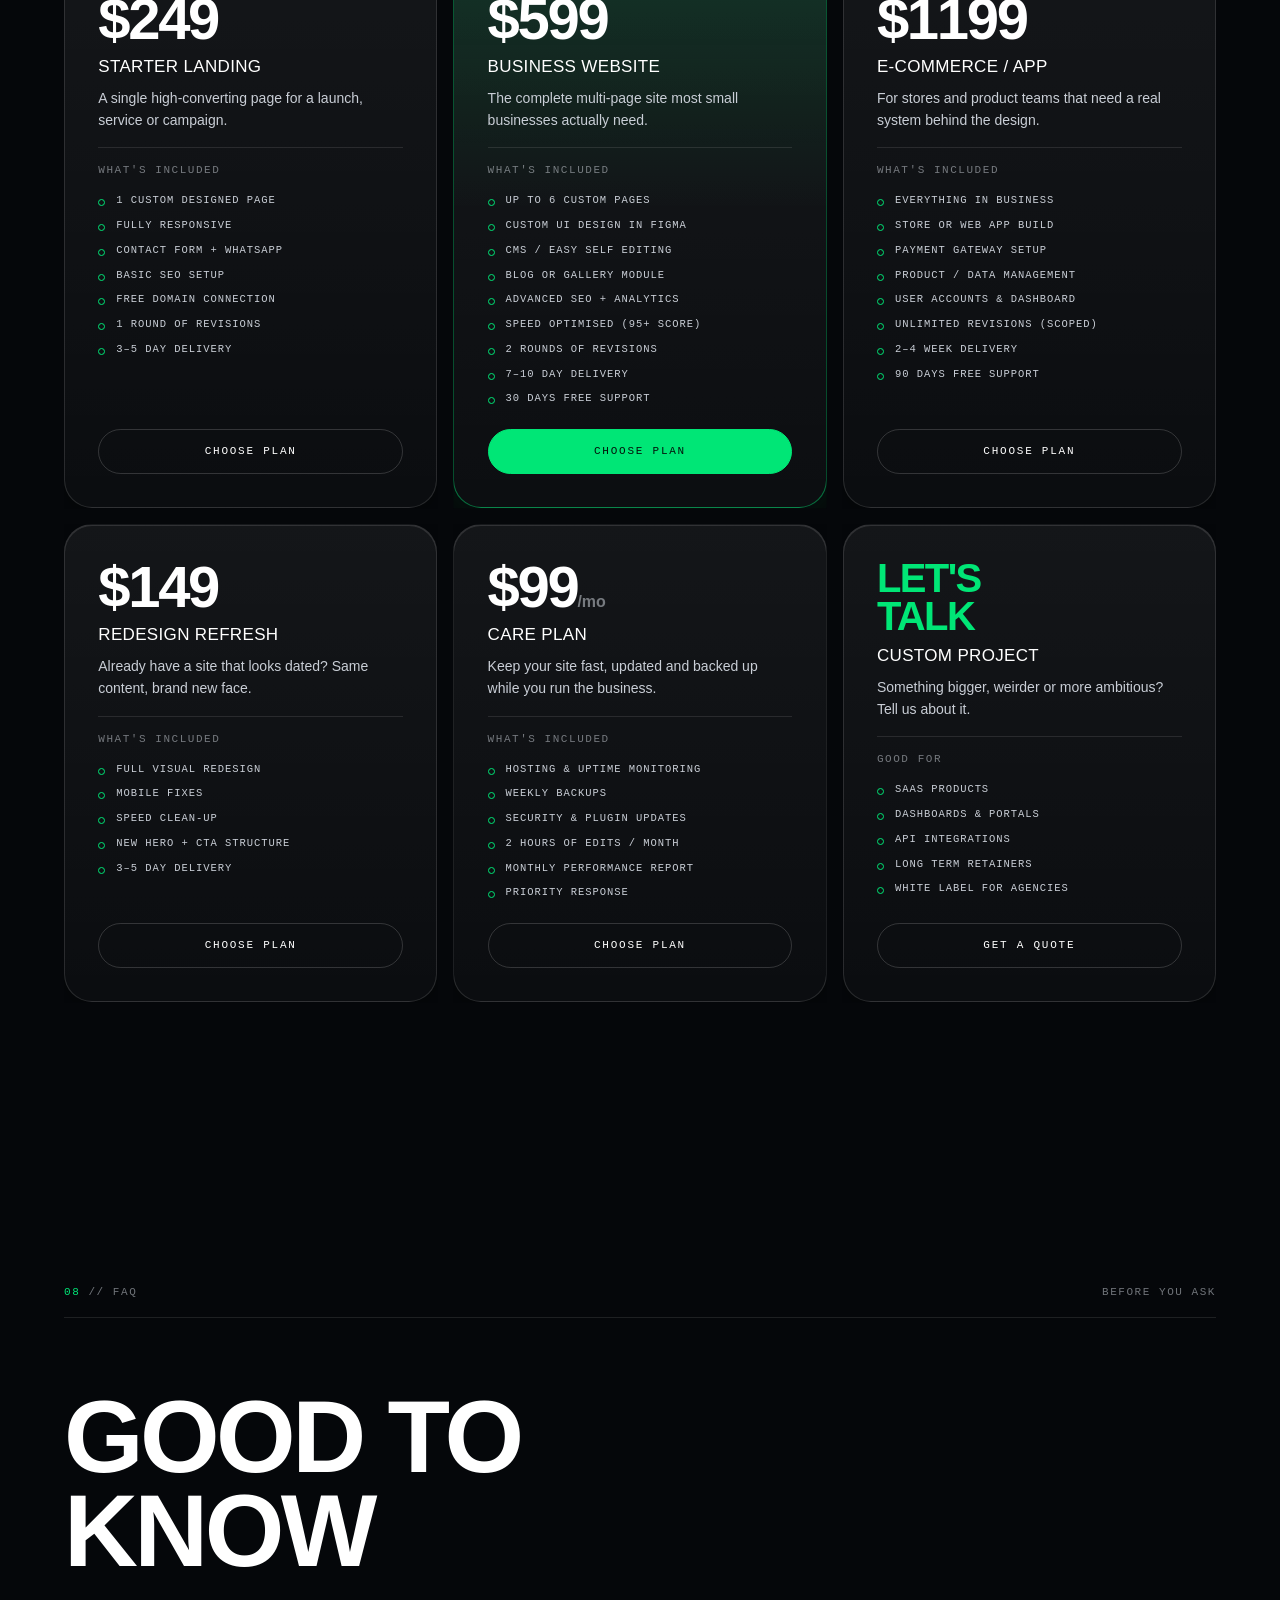
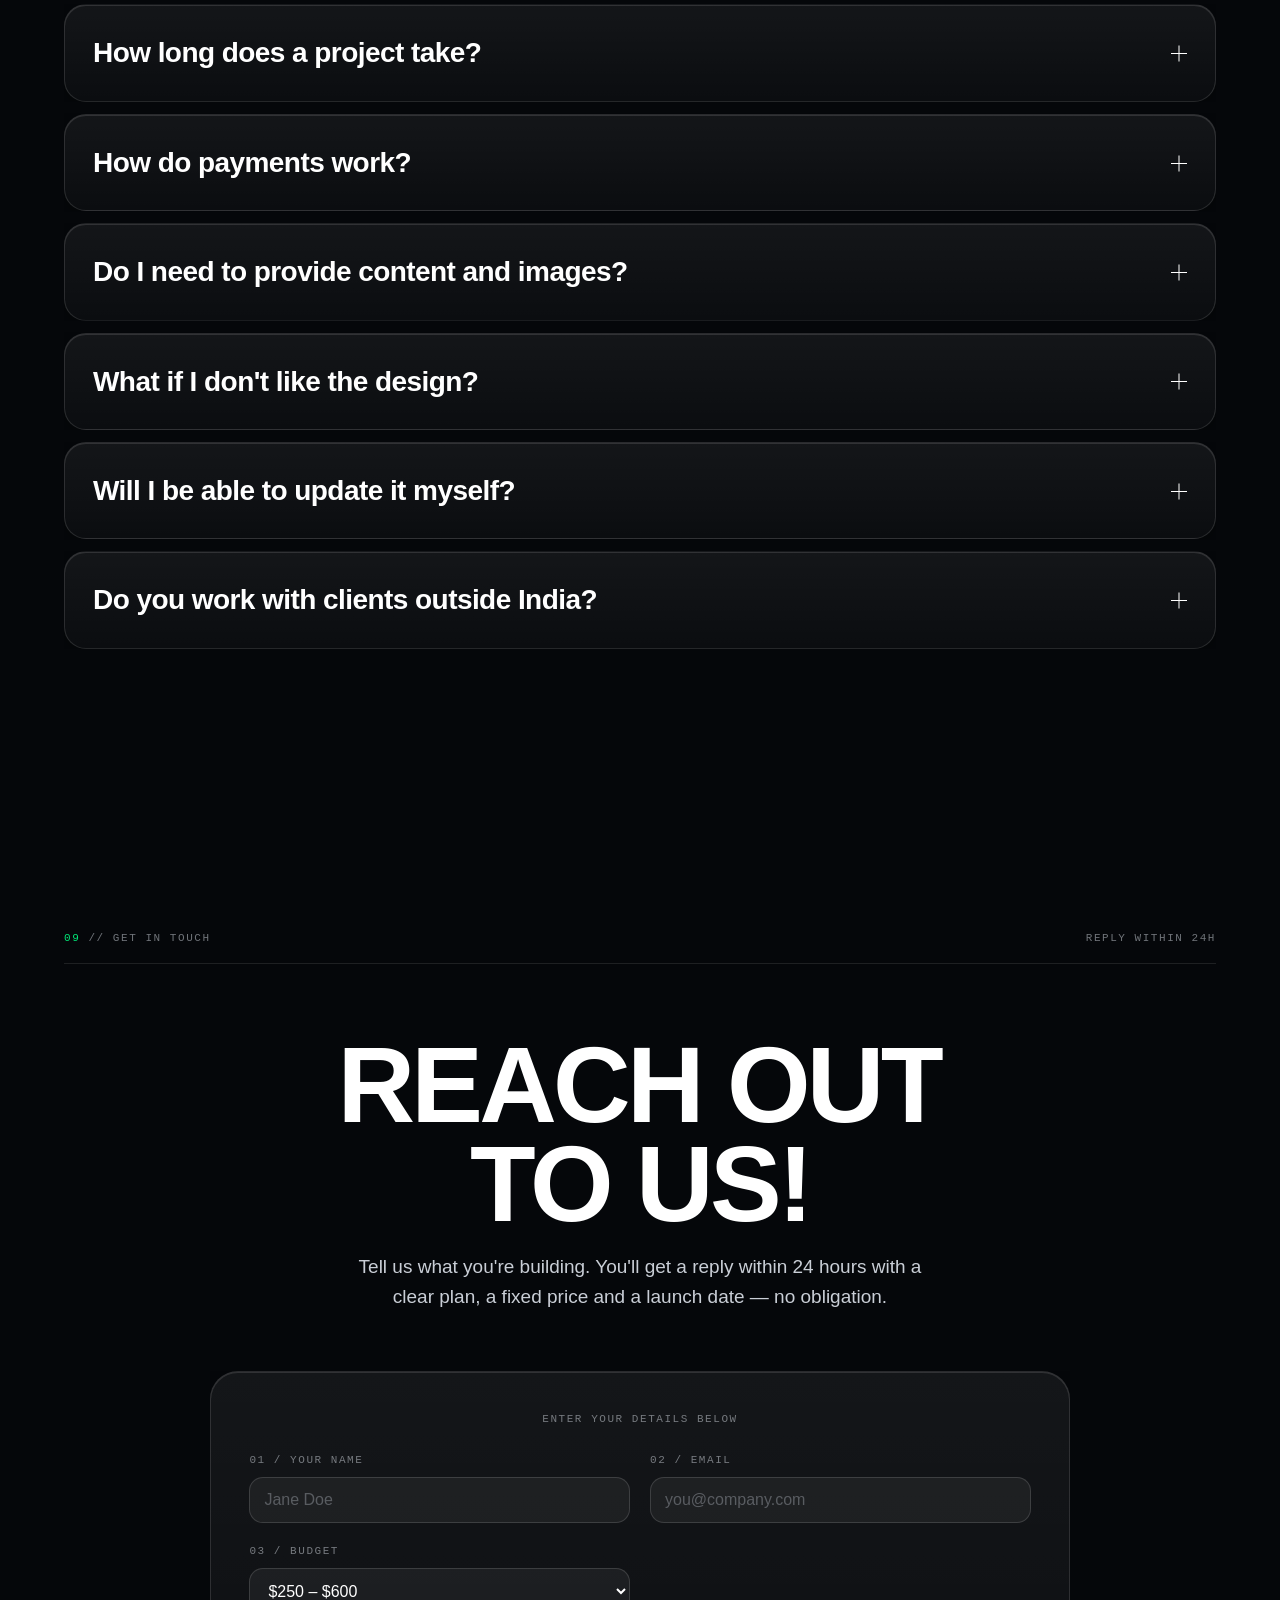
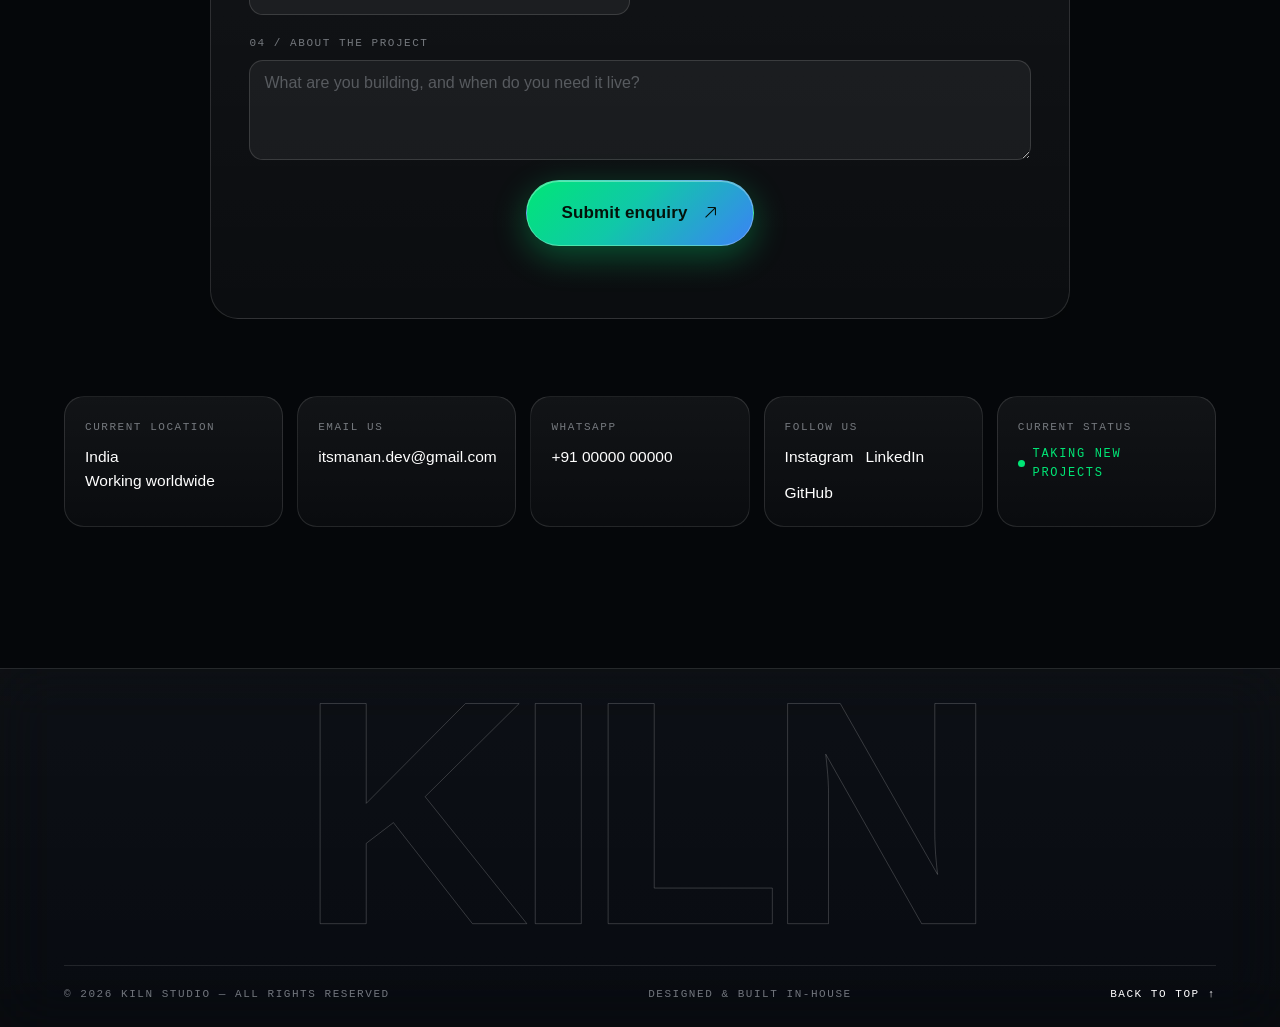
==== commit 951825dd: "Fix invisible content, redesign menu and contact Invisible-content bug - Entrance animations set opa" ====
--- a/index.html
+++ b/index.html
@@ -16,6 +16,12 @@
 <link rel="preconnect" href="https://api.fontshare.com" />
 <link rel="stylesheet" href="https://api.fontshare.com/v2/css?f[]=clash-display@400,500,600,700&f[]=satoshi@300,400,500,700&display=swap" />
 <link rel="stylesheet" href="css/style.css" />
+<script>
+  /* Entrance animations hide content until revealed. Only opt in when JS
+     is actually running, so a script failure can never leave the page
+     blank. Runs before first paint to avoid a flash. */
+  document.documentElement.classList.add('js');
+</script>
 </head>
 <body>
 
@@ -65,18 +71,27 @@
 
 <!-- ══════════════ FULLSCREEN MENU ══════════════ -->
 <div class="menu" id="menu">
-  <nav class="menu__list">
-    <a href="#home"     class="menu__link" data-reveal="1"><span class="mono">01</span> HOME</a>
-    <a href="#approach" class="menu__link" data-reveal="2"><span class="mono">02</span> APPROACH</a>
-    <a href="#work"     class="menu__link" data-reveal="3"><span class="mono">03</span> WORK</a>
-    <a href="#services" class="menu__link" data-reveal="4"><span class="mono">04</span> SERVICES</a>
-    <a href="#pricing"  class="menu__link" data-reveal="5"><span class="mono">05</span> PRICING</a>
-    <a href="#contact"  class="menu__link" data-reveal="1"><span class="mono">06</span> CONTACT</a>
+  <div class="menu__bar">
+    <span class="mono dim">INDIA — WORKING WORLDWIDE</span>
+    <button class="menu__close" id="menuClose" aria-label="Close menu">
+      <svg viewBox="0 0 24 24" fill="none"><path d="M6 6l12 12M18 6L6 18" stroke="currentColor" stroke-width="1.4" stroke-linecap="round"/></svg>
+    </button>
+    <a href="#contact" class="menu__cta mono" data-magnetic>CONTACT NOW</a>
+  </div>
+
+  <nav class="menu__list" id="menuList">
+    <a href="#home"     class="menu__link" data-reveal="1">HOME</a>
+    <a href="#work"     class="menu__link" data-reveal="3">SELECTED WORK</a>
+    <a href="#services" class="menu__link" data-reveal="4">SERVICES</a>
+    <a href="#pricing"  class="menu__link" data-reveal="5">PRICING</a>
+    <a href="#contact"  class="menu__link" data-reveal="2">CONTACT</a>
   </nav>
+
   <div class="menu__media" id="menuMedia"><div class="menu__media-in"></div></div>
+
   <div class="menu__foot">
-    <div>
-      <p class="mono dim">GET IN TOUCH</p>
+    <div class="menu__foot-col">
+      <span class="mono dim">GET IN TOUCH</span>
       <a href="mailto:itsmanan.dev@gmail.com" class="menu__mail">itsmanan.dev@gmail.com</a>
     </div>
     <div class="menu__socials">
@@ -499,10 +514,17 @@
     <span class="mono dim">REPLY WITHIN 24H</span>
   </div>
 
-  <h2 class="contact__title" data-anim="clip">LET'S WORK<br>TOGETHER</h2>
+  <div class="contact__head">
+    <h2 class="contact__title" data-anim="clip">REACH OUT<br>TO US!</h2>
+    <p class="contact__sub" data-anim="up">
+      Tell us what you're building. You'll get a reply within 24 hours with a
+      clear plan, a fixed price and a launch date — no obligation.
+    </p>
+  </div>
 
   <div class="contact__grid">
-    <form class="form" id="contactForm" novalidate>
+    <form class="form" id="contactForm" data-anim="up" novalidate>
+      <span class="form__label mono dim">ENTER YOUR DETAILS BELOW</span>
       <div class="field">
         <label for="name" class="mono">01 / YOUR NAME</label>
         <input type="text" id="name" name="name" placeholder="Jane Doe" required />
@@ -532,33 +554,40 @@
         <input type="text" id="company" name="company" tabindex="-1" autocomplete="off" />
       </div>
 
-      <button type="submit" class="btn btn--big btn--fill" id="submitBtn" data-cursor="send" data-magnetic>
-        <span>SEND ENQUIRY</span>
+      <button type="submit" class="btn btn--big btn--fill" id="submitBtn" data-magnetic>
+        <span>Submit enquiry</span>
         <svg viewBox="0 0 24 24" fill="none"><path d="M5 19L19 5M19 5H8M19 5v11" stroke="currentColor" stroke-width="1.6"/></svg>
       </button>
       <p class="form__note mono" id="formNote" role="status"></p>
     </form>
-
-    <aside class="contact__side">
-      <div class="contact__block">
-        <span class="mono dim">EMAIL</span>
-        <a href="mailto:itsmanan.dev@gmail.com">itsmanan.dev@gmail.com</a>
-      </div>
-      <div class="contact__block">
-        <span class="mono dim">WHATSAPP</span>
-        <a href="https://wa.me/910000000000" target="_blank" rel="noopener">+91 00000 00000</a>
-      </div>
-      <div class="contact__block">
-        <span class="mono dim">SOCIALS</span>
-        <div class="contact__socials">
-          <a href="#">Instagram</a><a href="#">LinkedIn</a><a href="#">GitHub</a>
-        </div>
-      </div>
-      <div class="contact__block">
-        <span class="mono dim">CURRENT STATUS</span>
-        <span class="status status--lg"><i></i>TAKING NEW PROJECTS</span>
-      </div>
-    </aside>
+  </div>
+
+  <!-- info strip, mirroring the reference layout -->
+  <div class="contact__info">
+    <div class="info-block" data-anim="up">
+      <span class="mono dim">CURRENT LOCATION</span>
+      <p>India<br>Working worldwide</p>
+    </div>
+    <div class="info-block" data-anim="up">
+      <span class="mono dim">EMAIL US</span>
+      <a href="mailto:itsmanan.dev@gmail.com">itsmanan.dev@gmail.com</a>
+    </div>
+    <div class="info-block" data-anim="up">
+      <span class="mono dim">WHATSAPP</span>
+      <a href="https://wa.me/910000000000" target="_blank" rel="noopener">+91 00000 00000</a>
+    </div>
+    <div class="info-block" data-anim="up">
+      <span class="mono dim">FOLLOW US</span>
+      <div class="info-block__socials">
+        <a href="#" target="_blank" rel="noopener">Instagram</a>
+        <a href="#" target="_blank" rel="noopener">LinkedIn</a>
+        <a href="#" target="_blank" rel="noopener">GitHub</a>
+      </div>
+    </div>
+    <div class="info-block info-block--status" data-anim="up">
+      <span class="mono dim">CURRENT STATUS</span>
+      <span class="status status--lg"><i></i>TAKING NEW PROJECTS</span>
+    </div>
   </div>
 </section>
 
--- a/css/style.css
+++ b/css/style.css
@@ -1,12 +1,10 @@
 /* ════════════════════════════════════════════════════════════
-   MANAN — Freelance Web Studio
-   Edit brand colours / sizing here in :root and everything follows.
+   KILN STUDIO
+   Design tokens live in :root — change those and the rest follows.
    ════════════════════════════════════════════════════════════ */
 
 :root{
   --bg:        #05070A;
-  --surface:   rgba(255,255,255,.05);
-  --surface-2: rgba(255,255,255,.09);
   --line:      rgba(255,255,255,.16);
   --line-soft: rgba(255,255,255,.10);
   --fg:        #ffffff;
@@ -47,14 +45,9 @@
 *,*::before,*::after{ box-sizing:border-box; margin:0; padding:0; }
 
 /* ══════════════ AMBIENT BACKDROP ══════════════
-   Layer order, back to front:
-     .bg-photo  blurred skyline, slow zoom, drifts on scroll
-     .bg-tint   dark gradient + vignette so text always reads
-     .bg-blobs  drifting coloured light
-     .bg-grid   dot-matrix + line grid
-     .bg-noise  animated film grain (above content, inert) */
-/* one very soft accent glow — enough for the glass to refract,
-   not enough to tint the whole page */
+   The page below the hero is flat dark. These three inert layers give it
+   depth without tinting anything: a soft accent glow, a dot grid, and
+   animated film grain. The building photo lives in the hero only. */
 .bg-glow{
   position:fixed; inset:0; z-index:-1; pointer-events:none;
   background:
@@ -261,33 +254,67 @@
   position:fixed; inset:0; z-index:790;
   background:rgba(5,7,10,.72);
   backdrop-filter:blur(40px) saturate(180%); -webkit-backdrop-filter:blur(40px) saturate(180%);
-  padding:120px var(--pad) var(--pad);
+  padding:clamp(20px,3vh,34px) var(--pad) var(--pad);
   display:flex; flex-direction:column; justify-content:space-between;
-  gap:40px; overflow-y:auto;
+  gap:clamp(24px,4vh,48px); overflow-y:auto;
   clip-path:inset(0 0 100% 0);
   transition:clip-path .8s var(--ease);
 }
 body.menu-open .menu{ clip-path:inset(0 0 0 0); }
-.menu__list{ display:flex; flex-direction:column; }
+
+/* top bar inside the overlay */
+.menu__bar{
+  display:grid; grid-template-columns:1fr auto 1fr; align-items:center; gap:16px;
+}
+.menu__bar > :first-child{ justify-self:start; }
+.menu__bar > :last-child{ justify-self:end; }
+.menu__close{
+  display:grid; place-items:center; width:46px; height:46px; border-radius:50%;
+  border:1px solid rgba(255,255,255,.18); color:#fff;
+  transition:background .4s var(--ease), rotate .5s var(--ease), border-color .4s;
+}
+.menu__close svg{ width:19px; height:19px; }
+.menu__close:hover{ background:rgba(255,255,255,.1); rotate:90deg; border-color:rgba(255,255,255,.4); }
+.menu__cta{
+  padding:12px 22px; border-radius:99px;
+  border:1px solid rgba(255,255,255,.28);
+  transition:background .4s var(--ease), color .4s, border-color .4s;
+}
+.menu__cta:hover{ background:#fff; color:#06070A; border-color:#fff; }
+
+/* centred stack of oversized links */
+.menu__list{
+  flex:1; display:flex; flex-direction:column; align-items:center; justify-content:center;
+  gap:clamp(2px,.6vh,10px); text-align:center;
+}
 .menu__link{
-  font-family:var(--display); font-weight:500;
-  font-size:clamp(38px,8vw,96px); line-height:1.05; letter-spacing:-.03em;
-  padding:6px 0; border-bottom:1px solid var(--line-soft);
-  display:flex; align-items:baseline; gap:clamp(12px,3vw,40px);
-  opacity:0; transform:translateY(40px);
-  transition:color .3s, opacity .6s var(--ease), transform .6s var(--ease);
+  position:relative;
+  font-family:var(--display); font-weight:700;
+  font-size:clamp(34px,7.4vw,92px); line-height:1.06; letter-spacing:-.035em;
+  text-transform:uppercase; color:#fff;
+  opacity:0; transform:translateY(56px);
+  transition:opacity .7s var(--ease), transform .7s var(--ease),
+             color .35s var(--ease), letter-spacing .45s var(--ease);
 }
 body.menu-open .menu__link{ opacity:1; transform:none; }
-.menu__link span{ font-size:11px; color:var(--dim); }
-.menu__link:hover{ color:var(--accent); }
+/* hovering one link dims the rest — the whole stack reacts */
+.menu__list:hover .menu__link{ color:rgba(255,255,255,.32); }
+.menu__list .menu__link:hover{ color:#fff; letter-spacing:-.015em; }
+
 .menu__foot{
   display:flex; flex-wrap:wrap; gap:24px; justify-content:space-between; align-items:flex-end;
-  padding-top:24px; border-top:1px solid var(--line-soft);
-}
-.menu__mail{ font-family:var(--display); font-size:clamp(16px,2.4vw,26px); }
+  padding-top:24px; border-top:1px solid rgba(255,255,255,.12);
+}
+.menu__foot-col{ display:flex; flex-direction:column; gap:6px; }
+.menu__mail{ font-family:var(--display); font-weight:600; font-size:clamp(16px,2.2vw,24px); }
 .menu__mail:hover{ color:var(--accent); }
 .menu__socials{ display:flex; flex-wrap:wrap; gap:18px; font-family:var(--mono); font-size:11px; letter-spacing:.14em; }
+.menu__socials a{ transition:color .3s; }
 .menu__socials a:hover{ color:var(--accent); }
+@media (max-width:700px){
+  .menu__bar{ grid-template-columns:auto auto; }
+  .menu__cta{ display:none; }
+}
 
 /* image that fades in behind the menu links on hover */
 .menu__media{
@@ -349,13 +376,6 @@
   display:flex; flex-direction:column; gap:clamp(22px,3vw,40px);
 }
 @media (max-width:700px){ .hero{ border-radius:24px; } .hero__panel{ border-radius:22px; } }
-.hero__glow{
-  position:absolute; left:50%; top:38%; width:min(1100px,120vw); aspect-ratio:1;
-  transform:translate(-50%,-50%);
-  background:radial-gradient(circle, rgba(211,253,80,.10) 0%, rgba(211,253,80,0) 62%);
-  pointer-events:none;
-  animation:pulse 9s ease-in-out infinite;
-}
 @keyframes pulse{ 0%,100%{ opacity:.75; } 50%{ opacity:1.15; } }
 .hero__meta{
   position:relative; z-index:3;
@@ -440,13 +460,8 @@
   .spec__col svg{ width:20px; height:20px; }
 }
 
-.scroll-hint{
-  position:absolute; left:50%; bottom:14px; transform:translateX(-50%);
-  display:flex; align-items:center; gap:8px; color:var(--dim); z-index:3;
-}
-.scroll-hint i{ width:1px; height:26px; background:linear-gradient(var(--dim),transparent); animation:drop 1.8s infinite; }
-@keyframes drop{ 0%{ transform:scaleY(0); transform-origin:top; } 50%{ transform:scaleY(1); transform-origin:top; } 51%{ transform-origin:bottom; } 100%{ transform:scaleY(0); transform-origin:bottom; } }
-@media (max-width:900px){ .scroll-hint{ display:none; } }
+ 50%{ transform:scaleY(1); transform-origin:top; } 51%{ transform-origin:bottom; } 100%{ transform:scaleY(0); transform-origin:bottom; } }
+@media (max-width:900px){  }
 
 /* ══════════════ BUTTONS ══════════════ */
 /* secondary — transparent glass with white border */
@@ -531,25 +546,27 @@
 
 /* ══════════════ SCROLL REVEALS ══════════════
    One base class, several entrances. `--d` staggers siblings. */
-.reveal,[data-anim]{
+/* Hidden only when JS is running (html.js) — without it every element
+   stays at its natural, visible state. Content is never trapped. */
+.js .reveal,.js [data-anim]{
   opacity:0;
   transition:opacity .9s var(--ease), transform .9s var(--ease),
              filter .9s var(--ease), clip-path 1.1s var(--ease);
   transition-delay:var(--d,0s);
   will-change:opacity, transform;
 }
-.reveal{ transform:translateY(34px); }
-[data-anim="up"]    { transform:translateY(56px); }
-[data-anim="scale"] { transform:translateY(38px) scale(.94); filter:blur(10px); }
-[data-anim="left"]  { transform:translateX(-52px); }
-[data-anim="right"] { transform:translateX(52px); }
-[data-anim="clip"]  { clip-path:inset(0 100% 0 0); transform:none; }
-[data-anim="rise"]  { transform:translateY(72px) rotate(1.2deg); }
-
-.reveal.in,[data-anim].in{
+.js .reveal{ transform:translateY(34px); }
+.js [data-anim="up"]    { transform:translateY(56px); }
+.js [data-anim="scale"] { transform:translateY(38px) scale(.94); filter:blur(10px); }
+.js [data-anim="left"]  { transform:translateX(-52px); }
+.js [data-anim="right"] { transform:translateX(52px); }
+.js [data-anim="clip"]  { clip-path:inset(0 100% 0 0); transform:none; }
+.js [data-anim="rise"]  { transform:translateY(72px) rotate(1.2deg); }
+
+.js .reveal.in,.js [data-anim].in{
   opacity:1; transform:none; filter:none; clip-path:inset(0 0 0 0);
-}
-[data-anim].in{ will-change:auto; }
+  will-change:auto;
+}
 
 /* ══════════════ APPROACH ══════════════ */
 .phases{ display:grid; grid-template-columns:repeat(auto-fit,minmax(270px,1fr)); gap:16px; }
@@ -790,13 +807,39 @@
 .faq__item p{ color:var(--muted); font-size:15px; max-width:74ch; padding:0 clamp(18px,2.2vw,28px) clamp(20px,2.4vw,28px); }
 
 /* ══════════════ CONTACT ══════════════ */
+/* centred head, like the reference */
+.contact__head{
+  text-align:center; max-width:760px; margin:0 auto clamp(34px,5vw,60px);
+  display:flex; flex-direction:column; align-items:center; gap:18px;
+}
 .contact__title{
-  font-family:var(--display); font-weight:500;
-  font-size:clamp(44px,10vw,150px); line-height:.9; letter-spacing:-.045em; text-transform:uppercase;
-  margin-bottom:clamp(36px,5vw,70px);
-}
-.contact__grid{ display:grid; grid-template-columns:1.5fr 1fr; gap:clamp(28px,5vw,70px); align-items:start; }
-@media (max-width:900px){ .contact__grid{ grid-template-columns:1fr; } }
+  font-family:var(--display); font-weight:700;
+  font-size:clamp(42px,8.4vw,116px); line-height:.92; letter-spacing:-.045em; text-transform:uppercase;
+}
+.contact__sub{ color:var(--muted); font-size:clamp(15px,1.6vw,19px); max-width:56ch; }
+
+.contact__grid{ display:block; max-width:860px; margin:0 auto; }
+
+/* info strip below the form */
+.contact__info{
+  display:grid; grid-template-columns:repeat(auto-fit,minmax(190px,1fr));
+  gap:14px; margin-top:clamp(40px,6vw,80px);
+}
+.info-block{
+  display:flex; flex-direction:column; gap:9px;
+  padding:22px 20px; border-radius:20px;
+  background:linear-gradient(180deg, rgba(255,255,255,.055), rgba(255,255,255,.022));
+  border:1px solid var(--glass-border);
+  transition:transform .5s var(--ease), border-color .4s, background .4s;
+}
+.info-block:hover{
+  transform:translateY(-5px); border-color:rgba(0,230,118,.3);
+  background:linear-gradient(180deg, rgba(255,255,255,.09), rgba(255,255,255,.04));
+}
+.info-block p,.info-block a{ font-size:15.5px; line-height:1.5; color:var(--fg); }
+.info-block a{ transition:color .3s; }
+.info-block a:hover{ color:var(--accent); }
+.info-block__socials{ display:flex; flex-wrap:wrap; gap:12px; }
 
 .form{
   display:grid; grid-template-columns:1fr 1fr; gap:20px;
@@ -808,7 +851,9 @@
 .field{ display:flex; flex-direction:column; gap:8px; }
 .field--full{ grid-column:1 / -1; }
 .form .btn{ grid-column:1 / -1; justify-self:start; }
-.form__note{ grid-column:1 / -1; color:var(--accent); min-height:14px; line-height:1.6; }
+.form__label{ grid-column:1 / -1; text-align:center; margin-bottom:4px; }
+.form .btn{ justify-self:center; }
+.form__note{ grid-column:1 / -1; color:var(--accent); min-height:14px; line-height:1.6; text-align:center; }
 /* honeypot — off-screen, never shown to a real visitor */
 .hp{ position:absolute; left:-9999px; width:1px; height:1px; overflow:hidden; }
 .field label{ color:var(--dim); }
@@ -829,12 +874,6 @@
 .field input.err,.field textarea.err{ border-color:#ff5a52; }
 @media (max-width:620px){ .form{ grid-template-columns:1fr; } }
 
-.contact__side{ display:flex; flex-direction:column; gap:26px; }
-.contact__block{ display:flex; flex-direction:column; gap:7px; padding-bottom:20px; border-bottom:1px solid var(--line-soft); }
-.contact__block a{ font-family:var(--display); font-size:clamp(16px,2vw,22px); transition:color .3s; }
-.contact__block a:hover{ color:var(--accent); }
-.contact__socials{ display:flex; flex-wrap:wrap; gap:16px; }
-.contact__socials a{ font-size:15px; }
 
 /* ══════════════ FOOTER ══════════════ */
 .footer{ padding:0 var(--pad) 24px; border-top:1px solid var(--line-soft); overflow:hidden; }
@@ -919,7 +958,6 @@
   70%{ box-shadow:0 0 0 12px rgba(0,230,118,0); }
   100%{ box-shadow:0 0 0 0 rgba(0,230,118,0); }
 }
-.hero__glow{ background:radial-gradient(circle, rgba(0,230,118,.13) 0%, rgba(0,230,118,0) 62%); }
 .hero__title .line--out{ -webkit-text-stroke:1px rgba(255,255,255,.45); }
 .plan li::before{ border-color:var(--accent); }
 
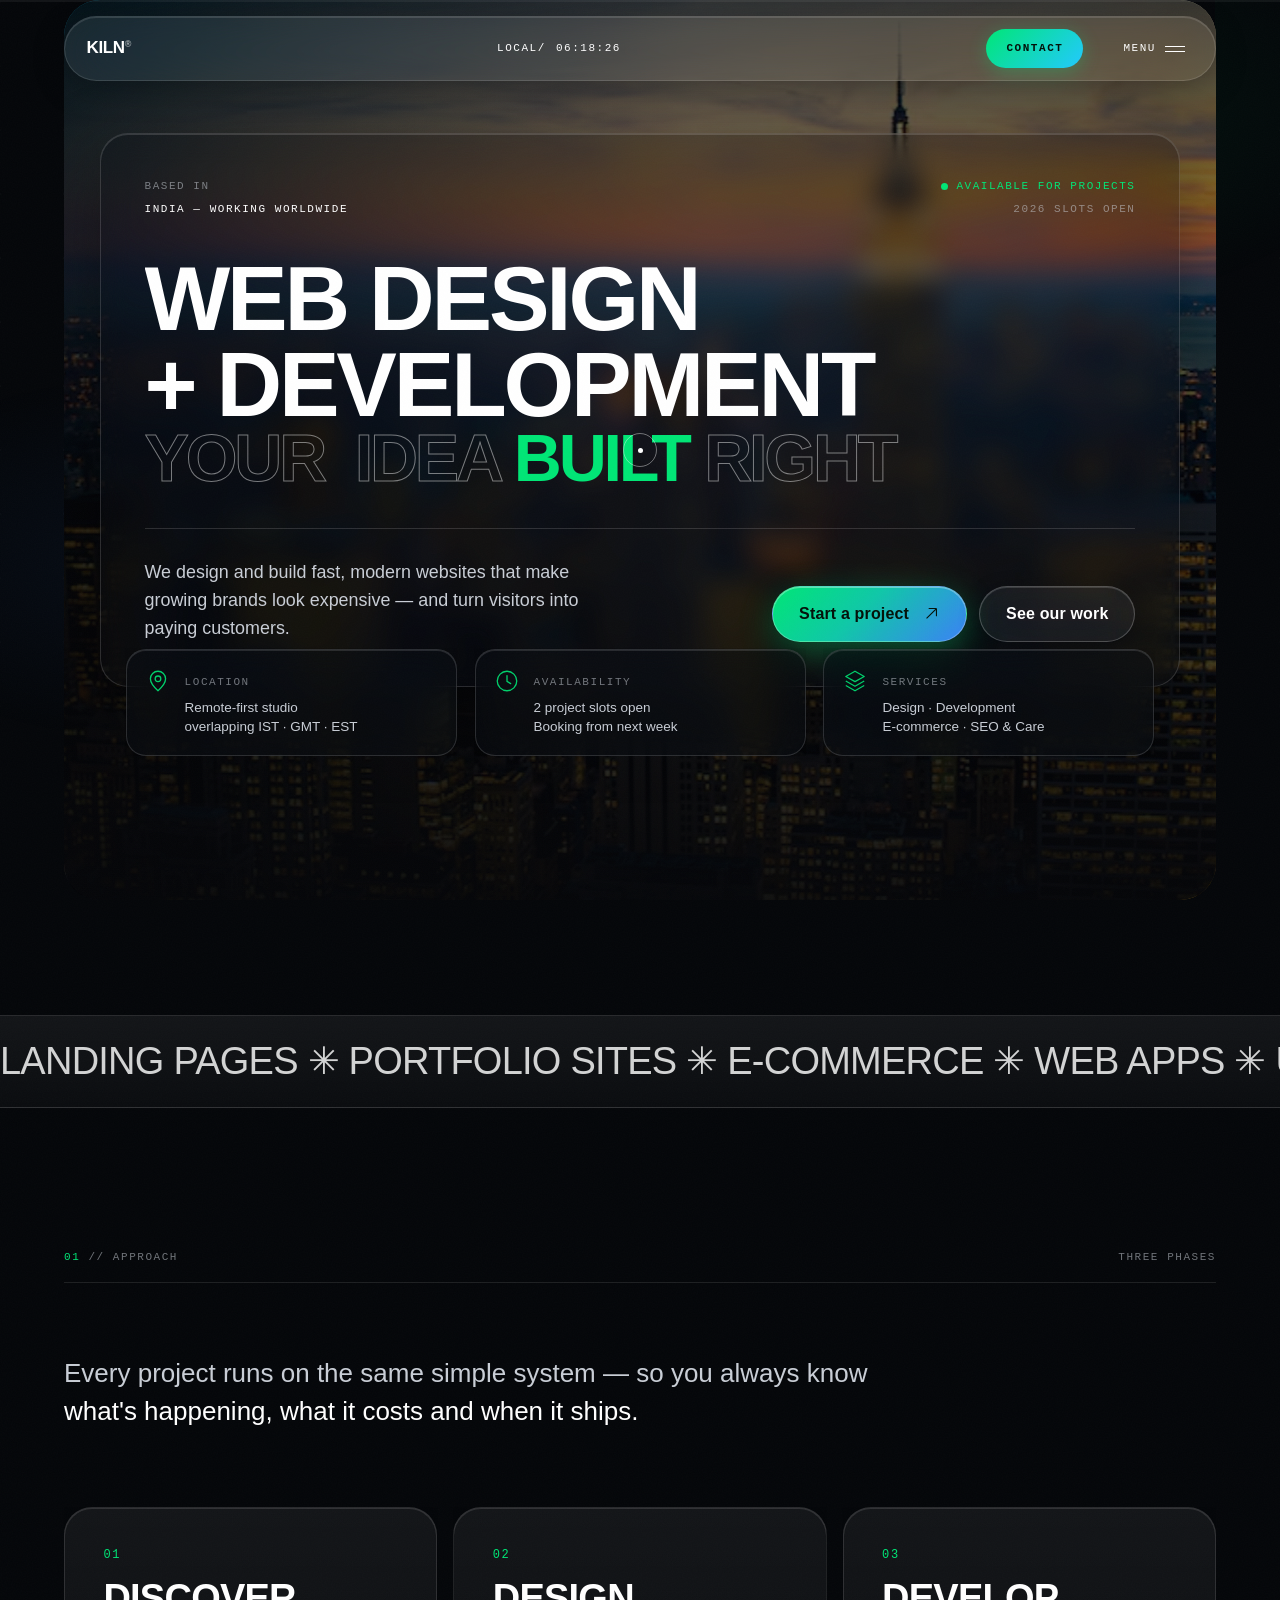
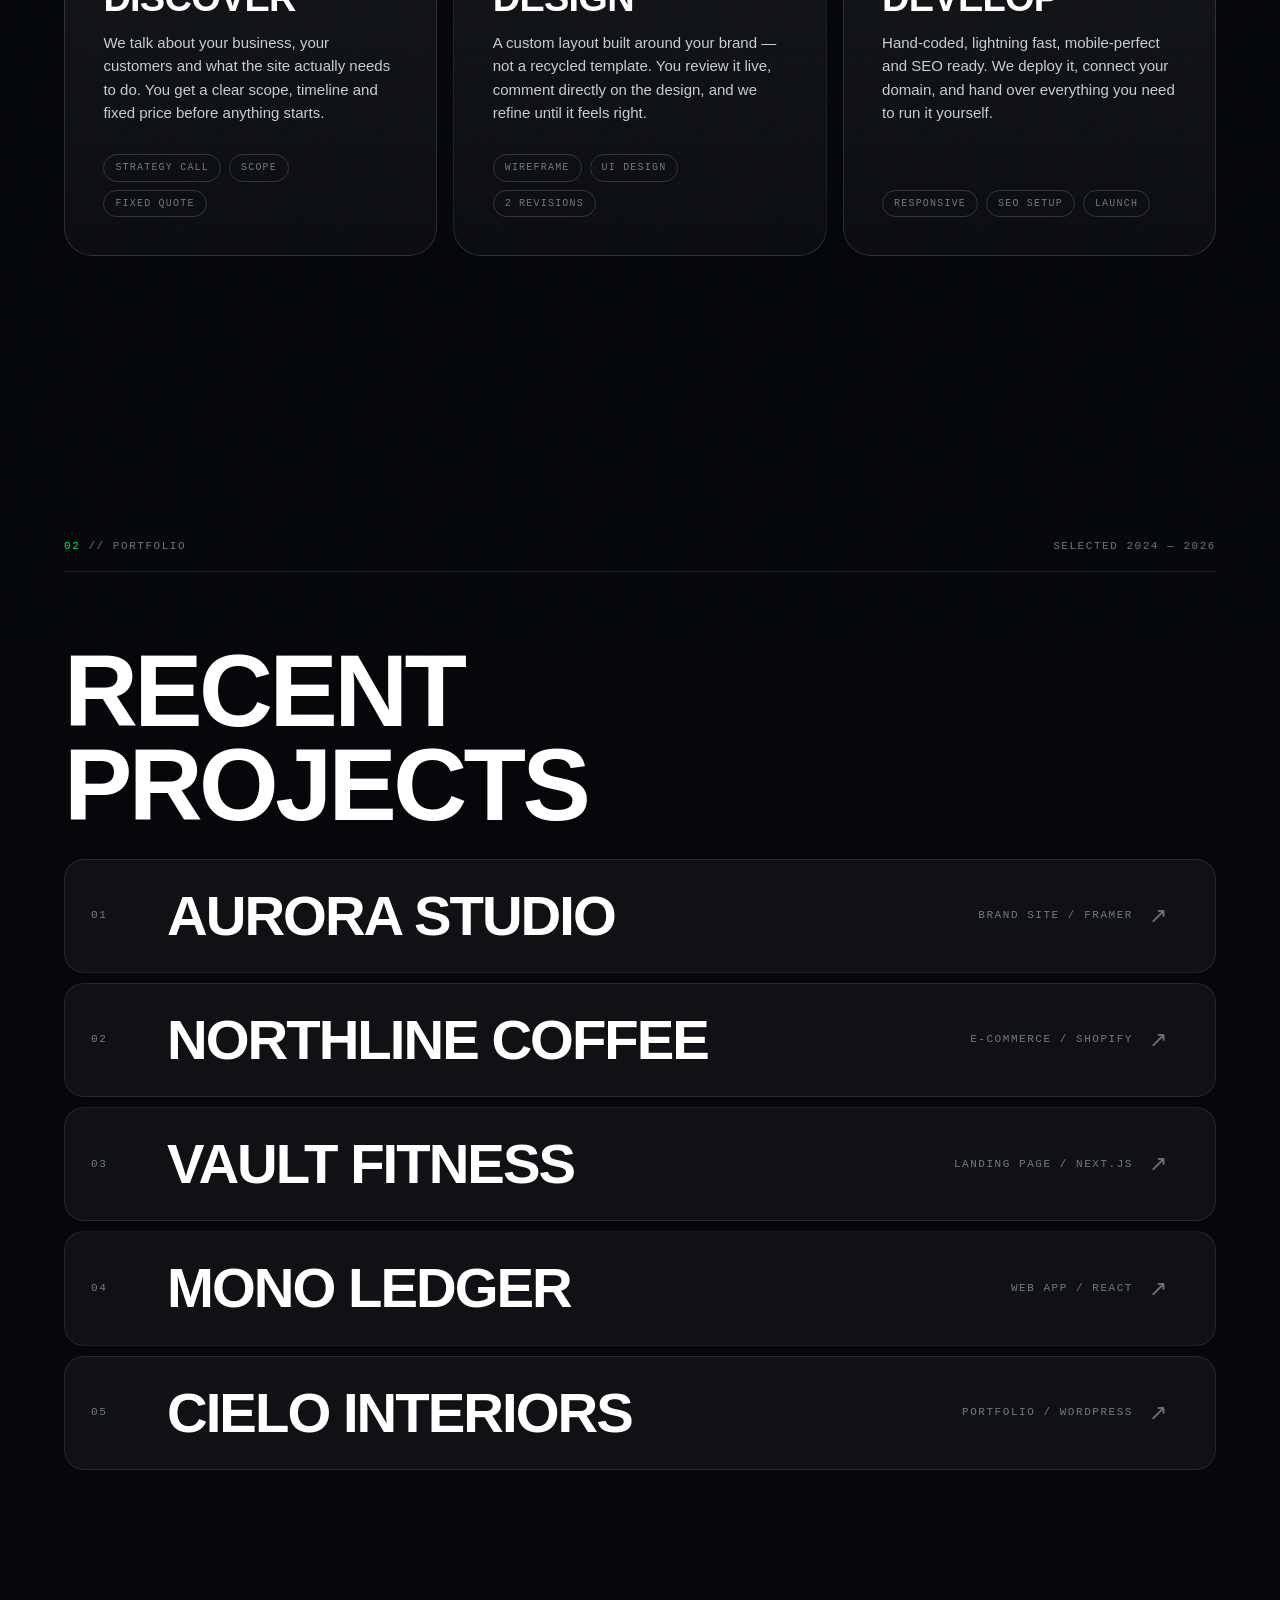
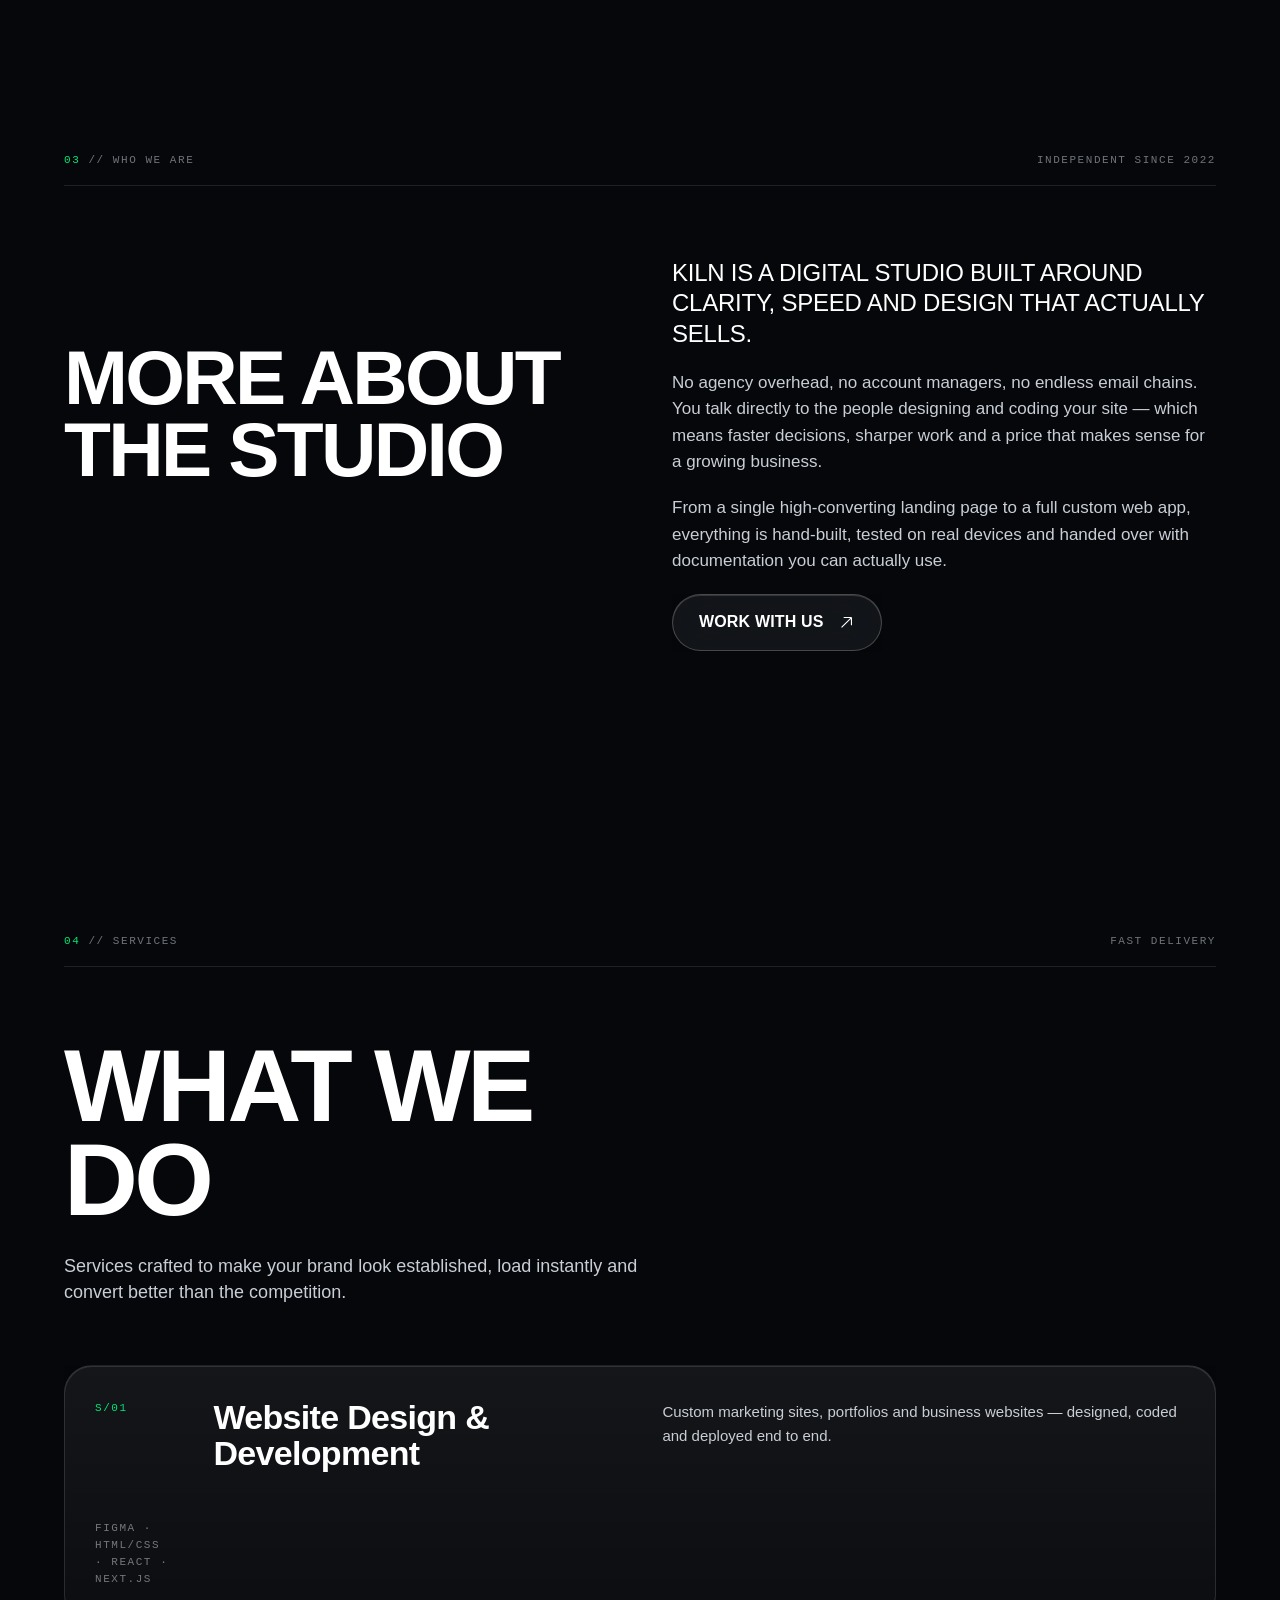
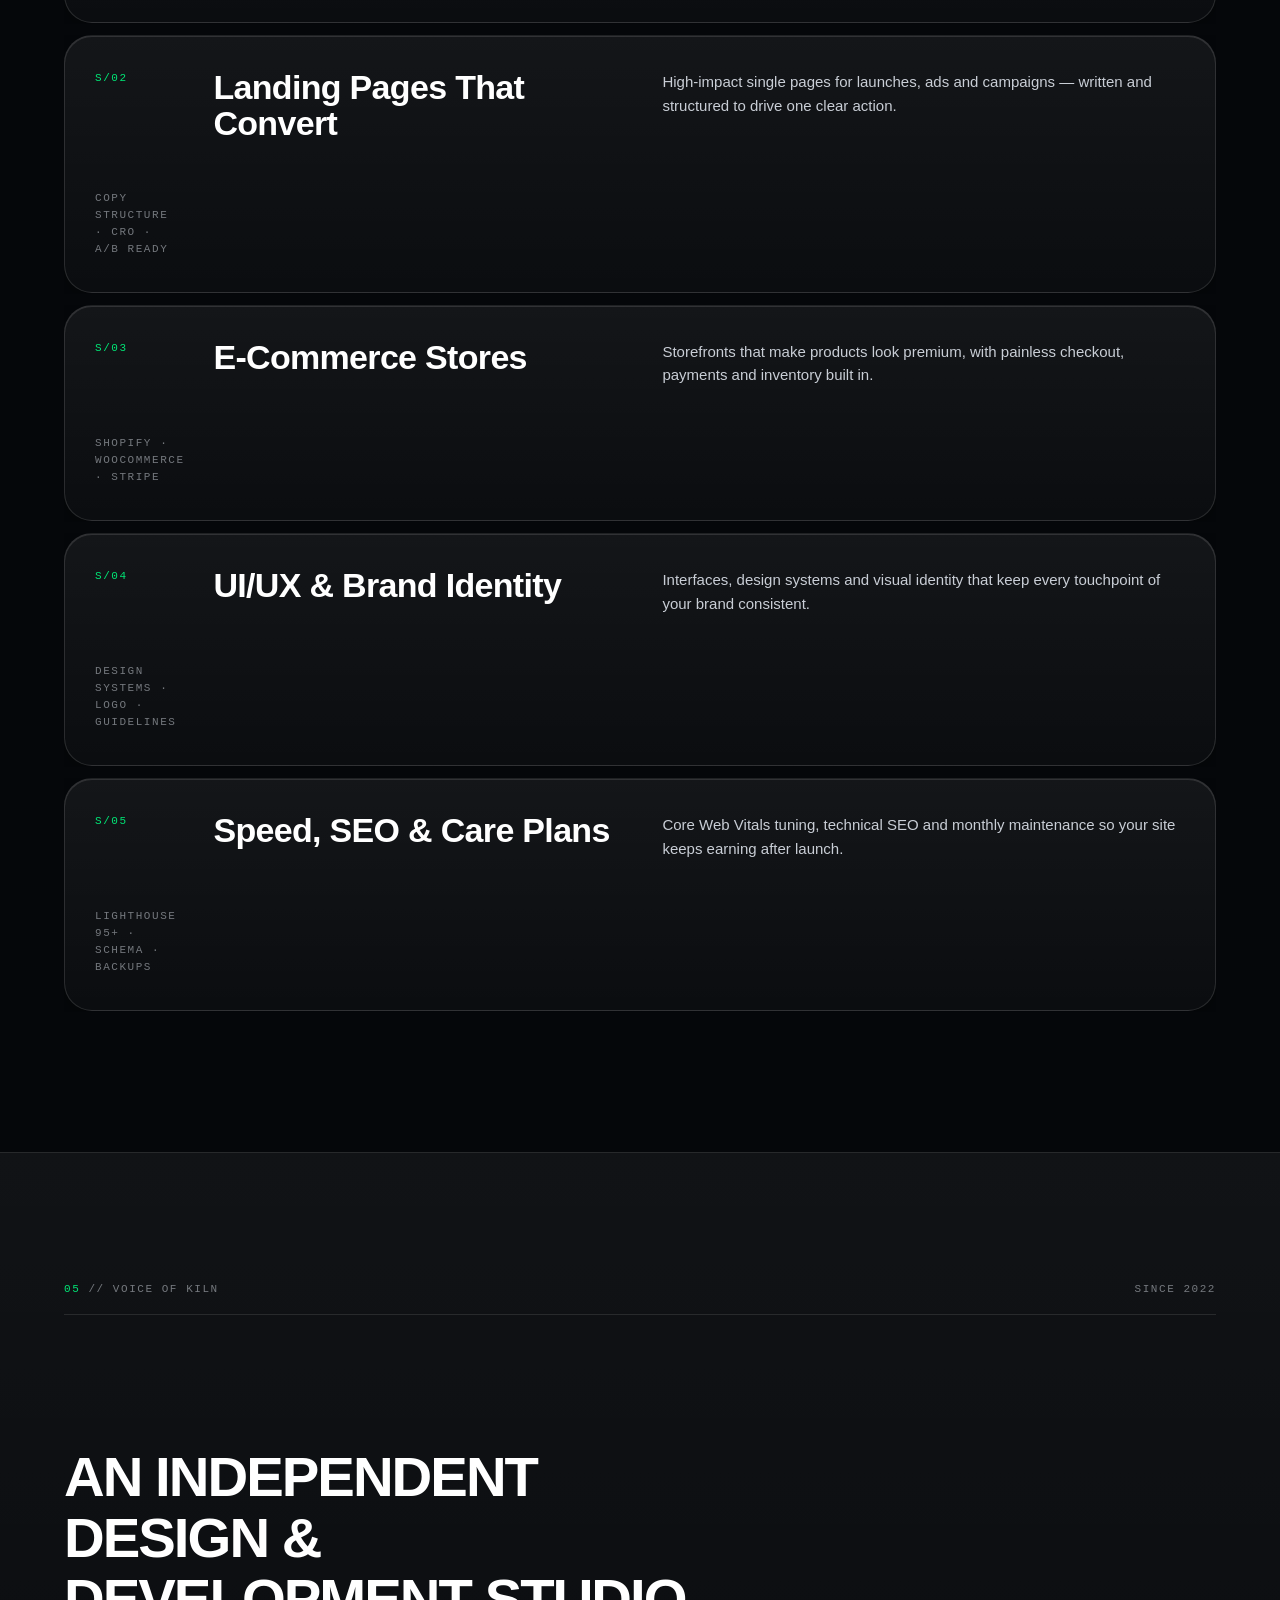
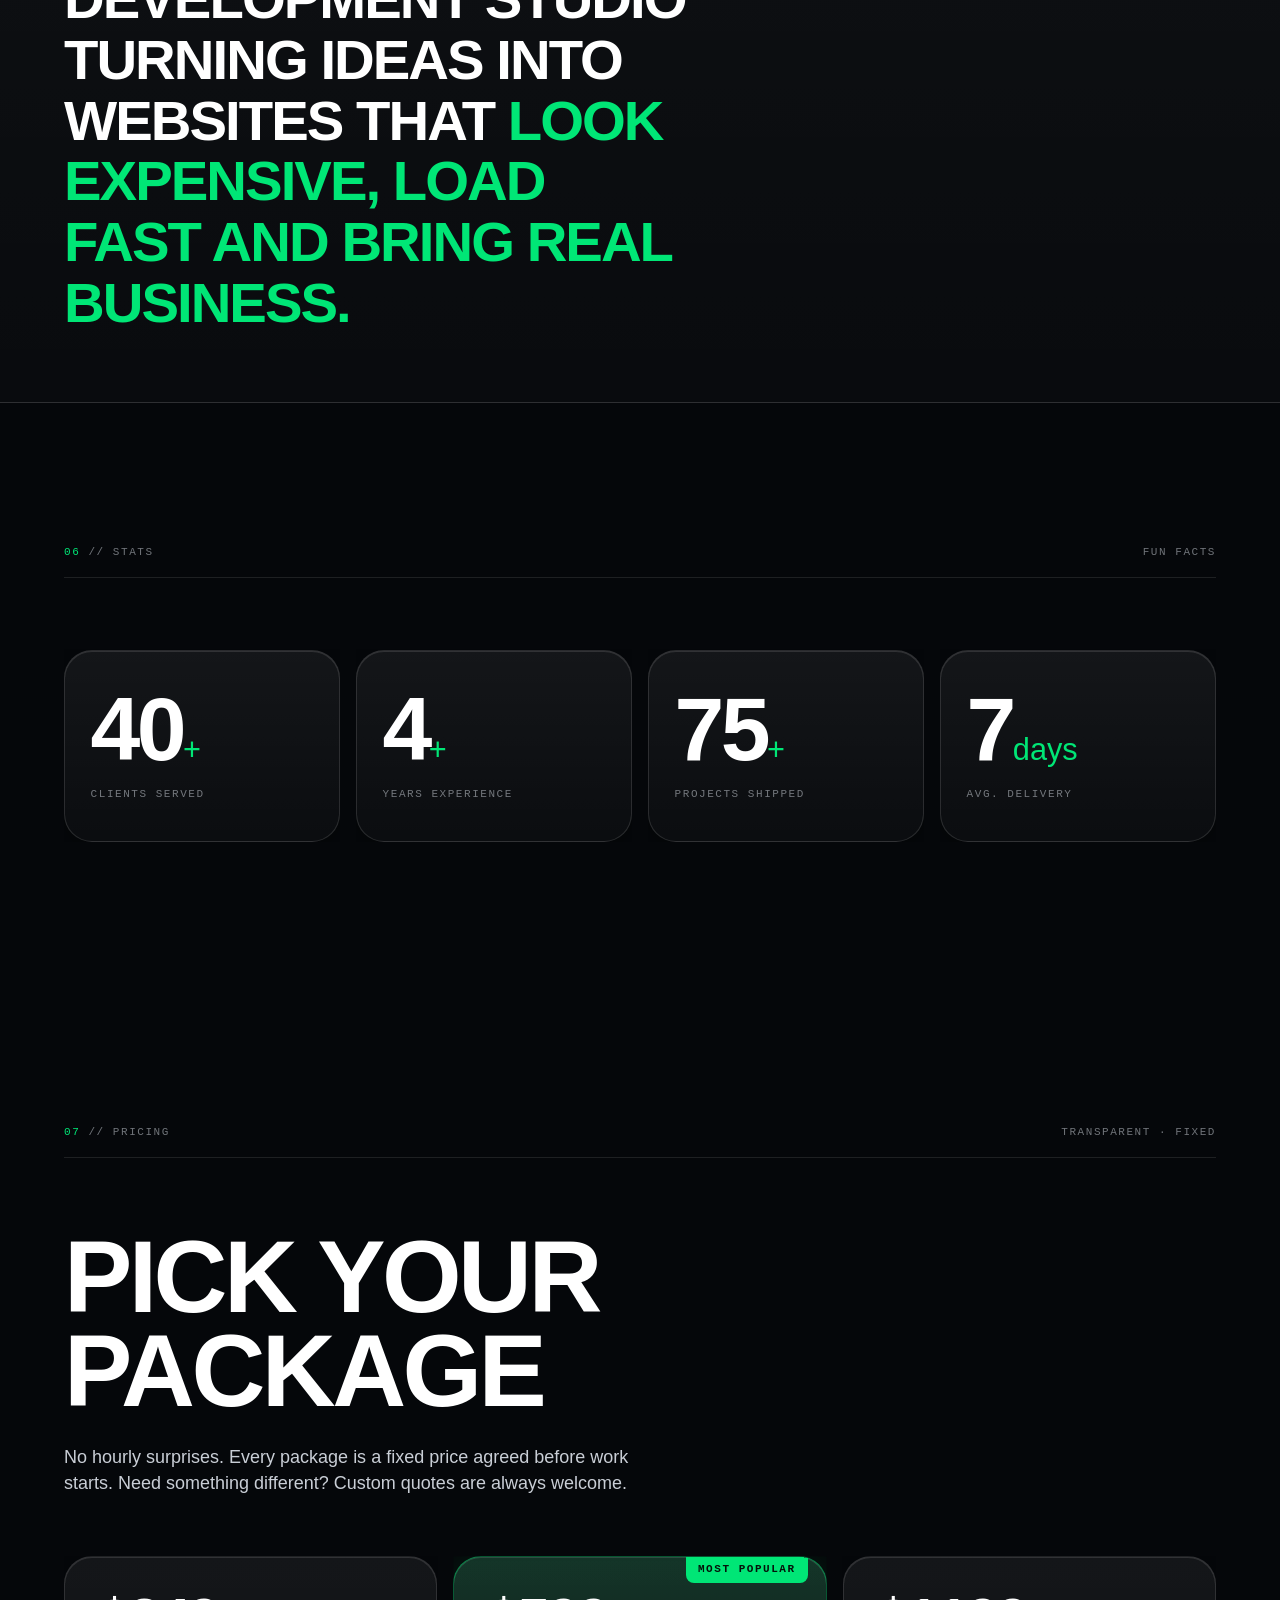
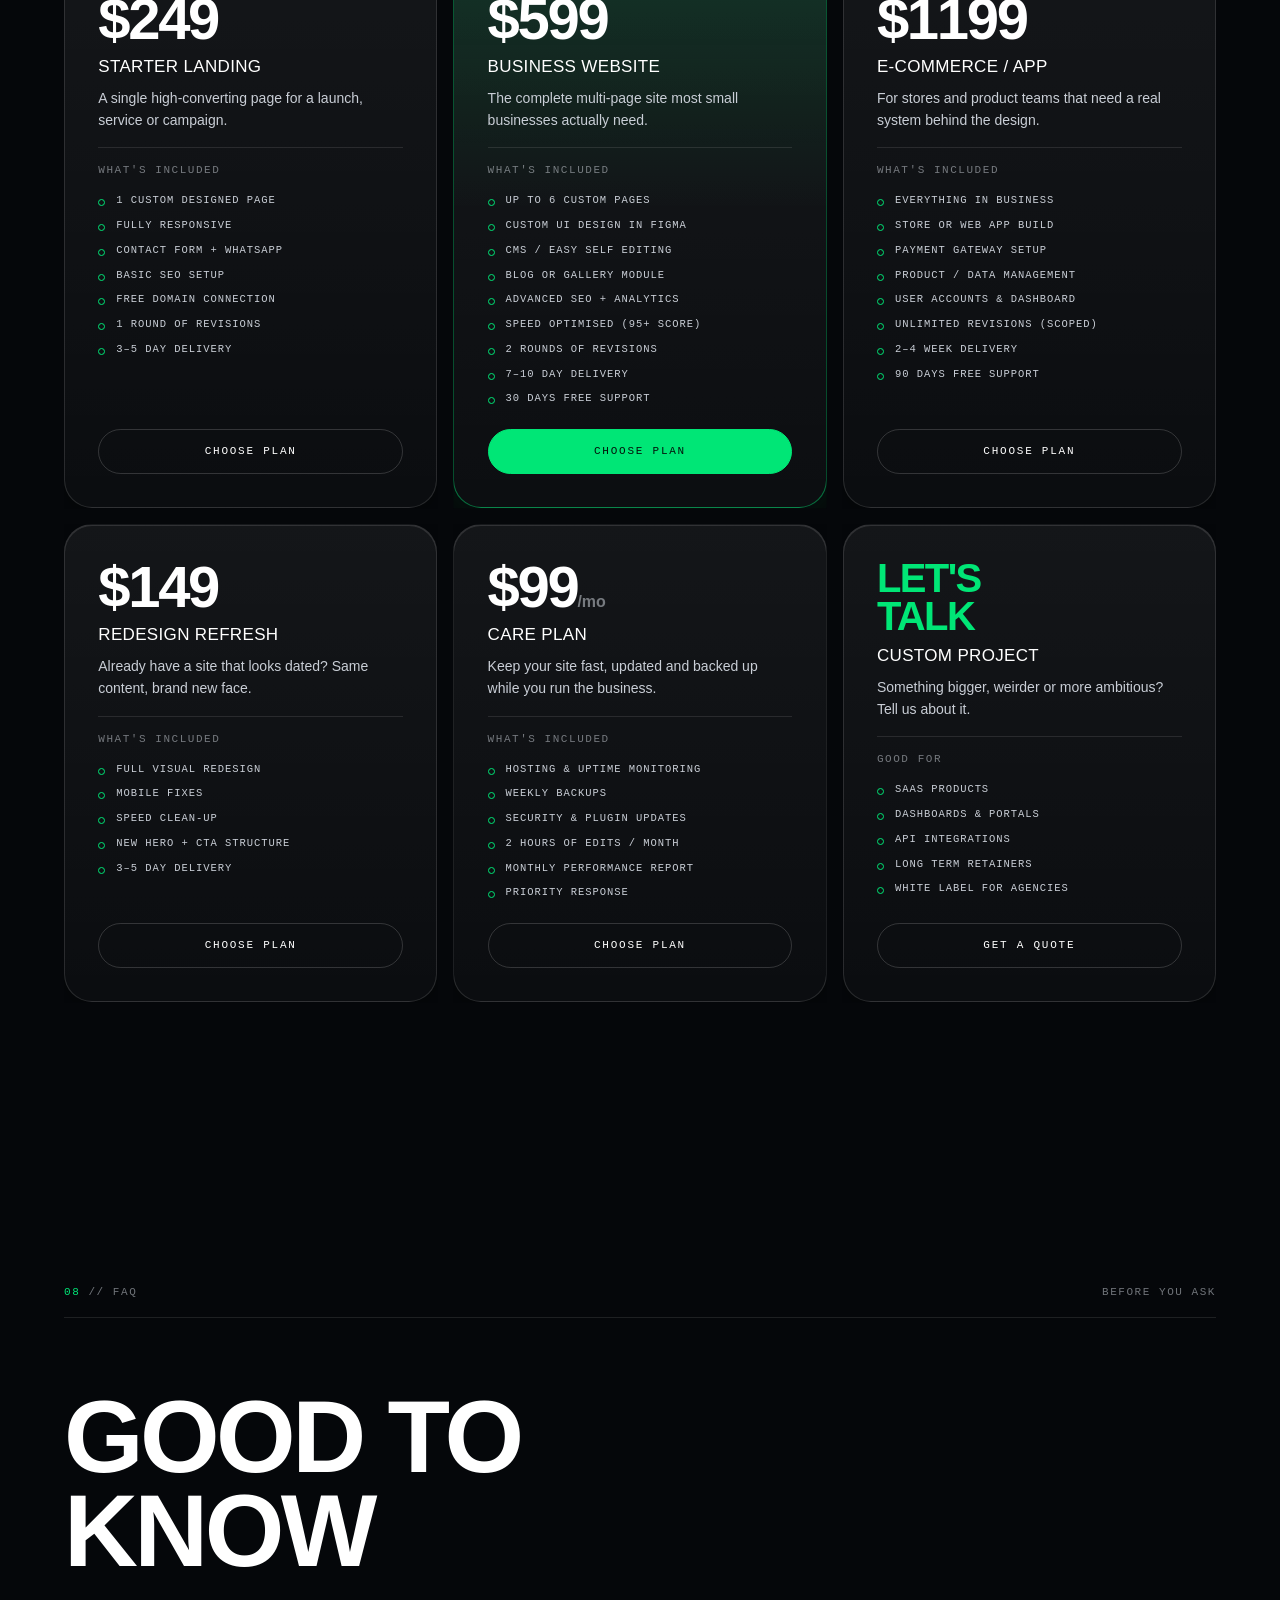
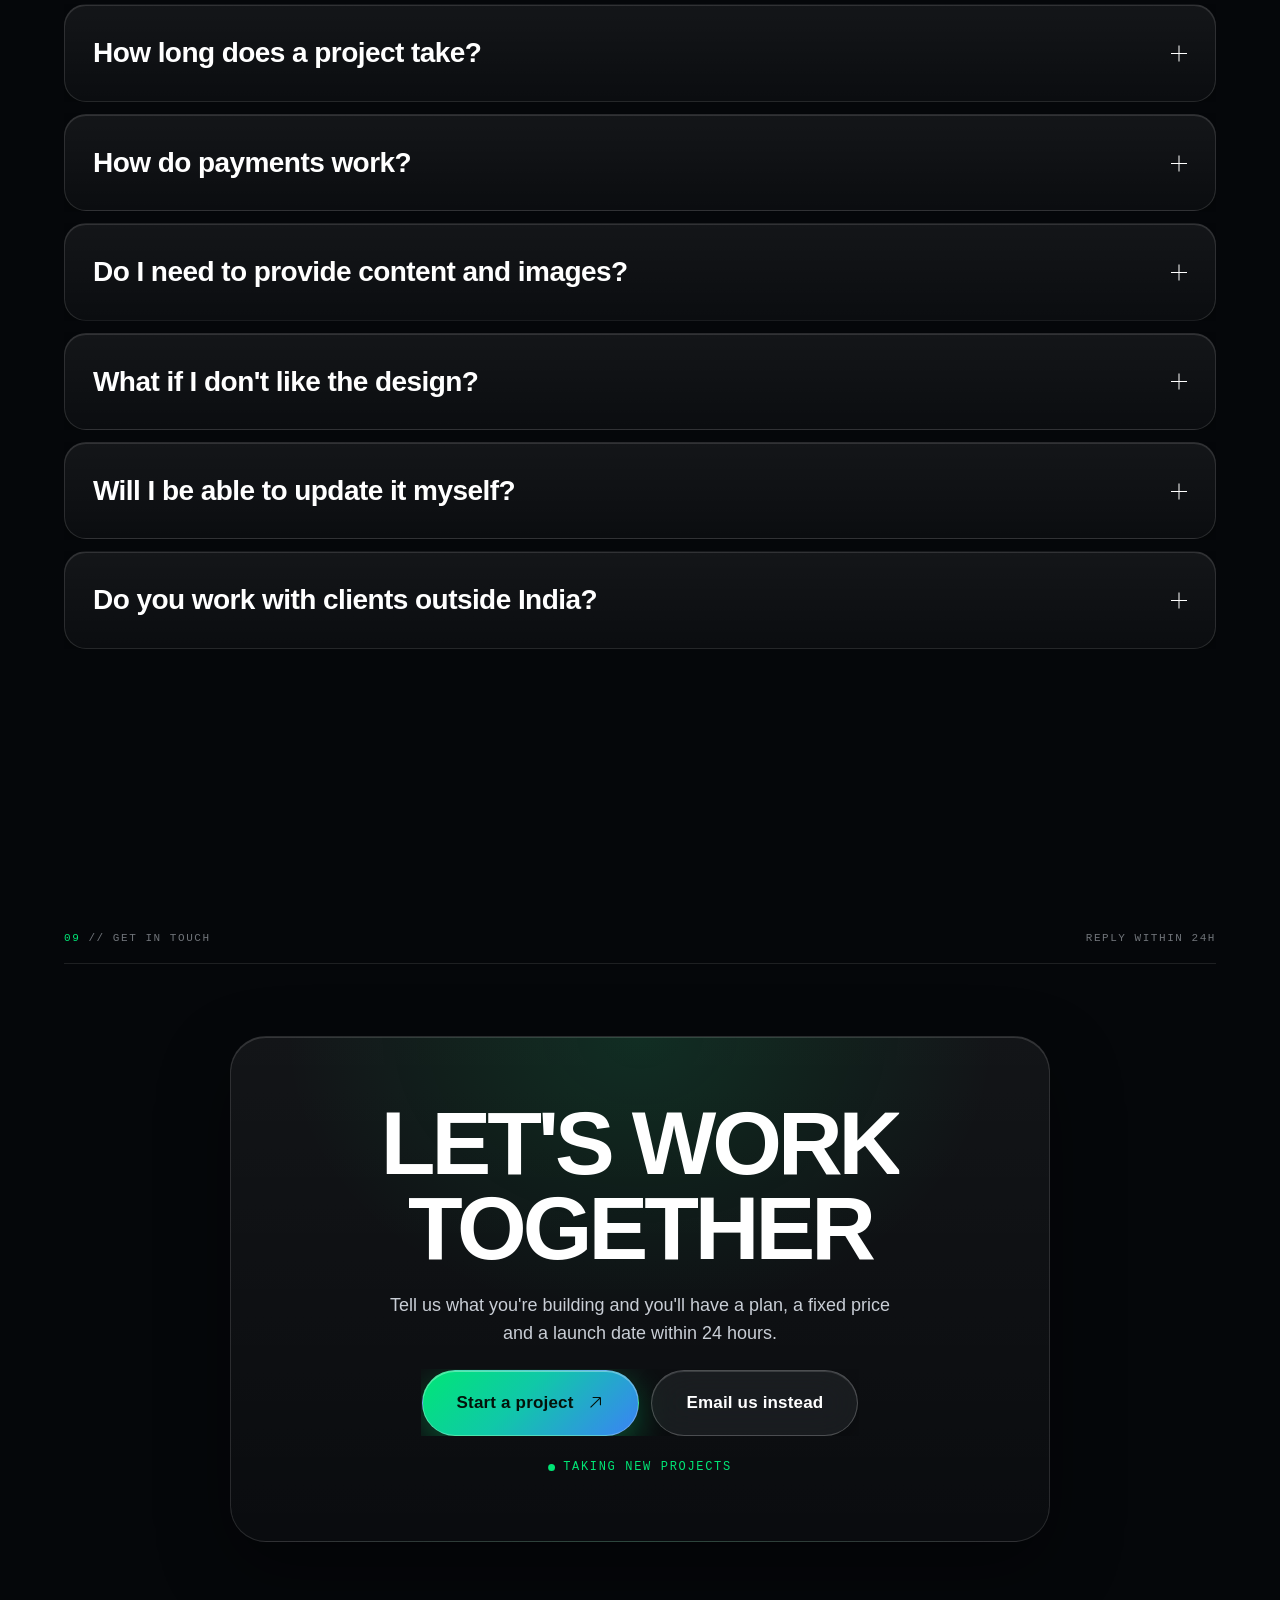
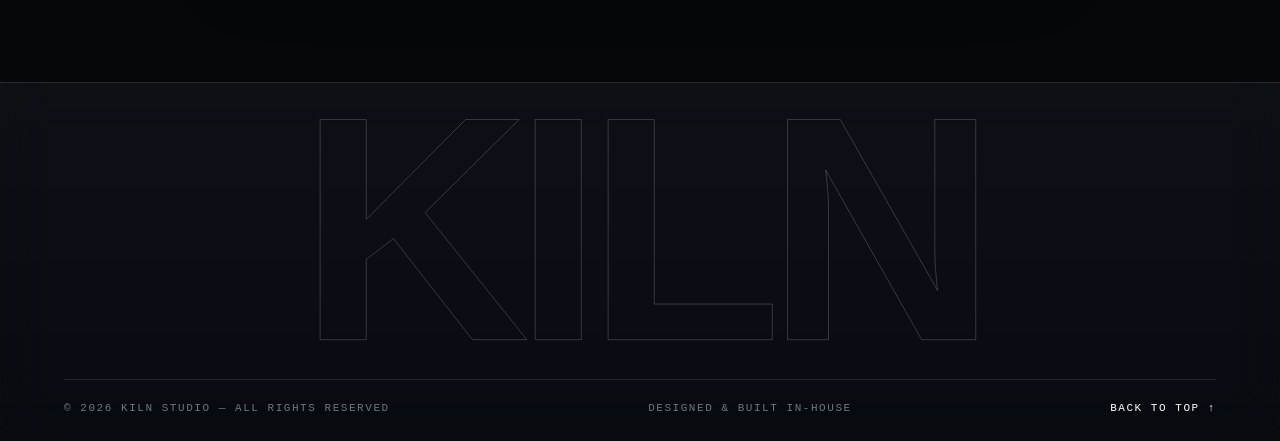
==== commit 5fd4e34c: "Add a dedicated contact page with its own animation set The contact form moves off the one-pager ont" ====
--- a/index.html
+++ b/index.html
@@ -61,7 +61,7 @@
     <span class="mono" id="clock">00:00:00</span>
   </div>
   <div class="nav__right">
-    <a href="#contact" class="nav__cta mono" data-magnetic>CONTACT</a>
+    <a href="contact.html" class="nav__cta mono" data-magnetic>CONTACT</a>
     <button class="menu-btn" id="menuBtn" aria-label="Open menu">
       <span class="mono menu-btn__txt">MENU</span>
       <span class="menu-btn__bars"><i></i><i></i></span>
@@ -76,7 +76,7 @@
     <button class="menu__close" id="menuClose" aria-label="Close menu">
       <svg viewBox="0 0 24 24" fill="none"><path d="M6 6l12 12M18 6L6 18" stroke="currentColor" stroke-width="1.4" stroke-linecap="round"/></svg>
     </button>
-    <a href="#contact" class="menu__cta mono" data-magnetic>CONTACT NOW</a>
+    <a href="contact.html" class="menu__cta mono" data-magnetic>CONTACT NOW</a>
   </div>
 
   <nav class="menu__list" id="menuList">
@@ -84,7 +84,7 @@
     <a href="#work"     class="menu__link" data-reveal="3">SELECTED WORK</a>
     <a href="#services" class="menu__link" data-reveal="4">SERVICES</a>
     <a href="#pricing"  class="menu__link" data-reveal="5">PRICING</a>
-    <a href="#contact"  class="menu__link" data-reveal="2">CONTACT</a>
+    <a href="contact.html"  class="menu__link" data-reveal="2">CONTACT</a>
   </nav>
 
   <div class="menu__media" id="menuMedia"><div class="menu__media-in"></div></div>
@@ -135,7 +135,7 @@
         expensive — and turn visitors into paying customers.
       </p>
       <div class="hero__cta">
-        <a href="#contact" class="btn btn--fill" data-cursor="let's talk" data-magnetic>
+        <a href="contact.html" class="btn btn--fill" data-cursor="let's talk" data-magnetic>
           <span>Start a project</span>
           <svg viewBox="0 0 24 24" fill="none"><path d="M5 19L19 5M19 5H8M19 5v11" stroke="currentColor" stroke-width="1.6"/></svg>
         </a>
@@ -222,31 +222,31 @@
   <h2 class="sec-title" data-anim="clip">RECENT<br>PROJECTS</h2>
 
   <div class="projects" id="projects">
-    <a href="#contact" class="project" data-anim="left" data-img="1">
+    <a href="contact.html" class="project" data-anim="left" data-img="1">
       <span class="project__idx mono">01</span>
       <span class="project__name">Aurora Studio</span>
       <span class="project__tag mono">BRAND SITE / FRAMER</span>
       <span class="project__arrow">↗</span>
     </a>
-    <a href="#contact" class="project" data-anim="left" data-img="2">
+    <a href="contact.html" class="project" data-anim="left" data-img="2">
       <span class="project__idx mono">02</span>
       <span class="project__name">Northline Coffee</span>
       <span class="project__tag mono">E‑COMMERCE / SHOPIFY</span>
       <span class="project__arrow">↗</span>
     </a>
-    <a href="#contact" class="project" data-anim="left" data-img="3">
+    <a href="contact.html" class="project" data-anim="left" data-img="3">
       <span class="project__idx mono">03</span>
       <span class="project__name">Vault Fitness</span>
       <span class="project__tag mono">LANDING PAGE / NEXT.JS</span>
       <span class="project__arrow">↗</span>
     </a>
-    <a href="#contact" class="project" data-anim="left" data-img="4">
+    <a href="contact.html" class="project" data-anim="left" data-img="4">
       <span class="project__idx mono">04</span>
       <span class="project__name">Mono Ledger</span>
       <span class="project__tag mono">WEB APP / REACT</span>
       <span class="project__arrow">↗</span>
     </a>
-    <a href="#contact" class="project" data-anim="left" data-img="5">
+    <a href="contact.html" class="project" data-anim="left" data-img="5">
       <span class="project__idx mono">05</span>
       <span class="project__name">Cielo Interiors</span>
       <span class="project__tag mono">PORTFOLIO / WORDPRESS</span>
@@ -270,7 +270,7 @@
       <p class="reveal"><strong>KILN IS A DIGITAL STUDIO BUILT AROUND CLARITY, SPEED AND DESIGN THAT ACTUALLY SELLS.</strong></p>
       <p class="reveal">No agency overhead, no account managers, no endless email chains. You talk directly to the people designing and coding your site — which means faster decisions, sharper work and a price that makes sense for a growing business.</p>
       <p class="reveal">From a single high-converting landing page to a full custom web app, everything is hand-built, tested on real devices and handed over with documentation you can actually use.</p>
-      <a href="#contact" class="btn reveal" data-cursor="say hi" data-magnetic><span>WORK WITH US</span><svg viewBox="0 0 24 24" fill="none"><path d="M5 19L19 5M19 5H8M19 5v11" stroke="currentColor" stroke-width="1.6"/></svg></a>
+      <a href="contact.html" class="btn reveal" data-cursor="say hi" data-magnetic><span>WORK WITH US</span><svg viewBox="0 0 24 24" fill="none"><path d="M5 19L19 5M19 5H8M19 5v11" stroke="currentColor" stroke-width="1.6"/></svg></a>
     </div>
   </div>
 </section>
@@ -371,7 +371,7 @@
         <li>1 ROUND OF REVISIONS</li>
         <li>3–5 DAY DELIVERY</li>
       </ul>
-      <a href="#contact" class="plan__btn" data-magnetic>CHOOSE PLAN</a>
+      <a href="contact.html" class="plan__btn" data-magnetic>CHOOSE PLAN</a>
     </article>
 
     <article class="plan plan--pro" data-anim="scale">
@@ -393,7 +393,7 @@
         <li>7–10 DAY DELIVERY</li>
         <li>30 DAYS FREE SUPPORT</li>
       </ul>
-      <a href="#contact" class="plan__btn" data-magnetic>CHOOSE PLAN</a>
+      <a href="contact.html" class="plan__btn" data-magnetic>CHOOSE PLAN</a>
     </article>
 
     <article class="plan" data-anim="scale">
@@ -413,7 +413,7 @@
         <li>2–4 WEEK DELIVERY</li>
         <li>90 DAYS FREE SUPPORT</li>
       </ul>
-      <a href="#contact" class="plan__btn" data-magnetic>CHOOSE PLAN</a>
+      <a href="contact.html" class="plan__btn" data-magnetic>CHOOSE PLAN</a>
     </article>
 
     <article class="plan" data-anim="scale">
@@ -430,7 +430,7 @@
         <li>NEW HERO + CTA STRUCTURE</li>
         <li>3–5 DAY DELIVERY</li>
       </ul>
-      <a href="#contact" class="plan__btn" data-magnetic>CHOOSE PLAN</a>
+      <a href="contact.html" class="plan__btn" data-magnetic>CHOOSE PLAN</a>
     </article>
 
     <article class="plan" data-anim="scale">
@@ -448,7 +448,7 @@
         <li>MONTHLY PERFORMANCE REPORT</li>
         <li>PRIORITY RESPONSE</li>
       </ul>
-      <a href="#contact" class="plan__btn" data-magnetic>CHOOSE PLAN</a>
+      <a href="contact.html" class="plan__btn" data-magnetic>CHOOSE PLAN</a>
     </article>
 
     <article class="plan plan--custom" data-anim="scale">
@@ -465,7 +465,7 @@
         <li>LONG TERM RETAINERS</li>
         <li>WHITE LABEL FOR AGENCIES</li>
       </ul>
-      <a href="#contact" class="plan__btn" data-magnetic>GET A QUOTE</a>
+      <a href="contact.html" class="plan__btn" data-magnetic>GET A QUOTE</a>
     </article>
 
   </div>
@@ -507,87 +507,27 @@
   </div>
 </section>
 
-<!-- ══════════════ 09 CONTACT ══════════════ -->
-<section class="section contact" id="contact">
+<!-- ══════════════ 09 CTA BAND ══════════════ -->
+<section class="section cta-band" id="contact">
   <div class="sec-head">
     <span class="mono dim"><b>09</b> // GET IN TOUCH</span>
     <span class="mono dim">REPLY WITHIN 24H</span>
   </div>
 
-  <div class="contact__head">
-    <h2 class="contact__title" data-anim="clip">REACH OUT<br>TO US!</h2>
-    <p class="contact__sub" data-anim="up">
-      Tell us what you're building. You'll get a reply within 24 hours with a
-      clear plan, a fixed price and a launch date — no obligation.
+  <div class="cta-band__inner">
+    <h2 class="cta-band__title" data-anim="clip">LET'S WORK<br>TOGETHER</h2>
+    <p class="cta-band__sub" data-anim="up">
+      Tell us what you're building and you'll have a plan, a fixed price and a
+      launch date within 24 hours.
     </p>
-  </div>
-
-  <div class="contact__grid">
-    <form class="form" id="contactForm" data-anim="up" novalidate>
-      <span class="form__label mono dim">ENTER YOUR DETAILS BELOW</span>
-      <div class="field">
-        <label for="name" class="mono">01 / YOUR NAME</label>
-        <input type="text" id="name" name="name" placeholder="Jane Doe" required />
-      </div>
-      <div class="field">
-        <label for="email" class="mono">02 / EMAIL</label>
-        <input type="email" id="email" name="email" placeholder="you@company.com" required />
-      </div>
-      <div class="field">
-        <label for="budget" class="mono">03 / BUDGET</label>
-        <select id="budget" name="budget">
-          <option>Under $250</option>
-          <option selected>$250 – $600</option>
-          <option>$600 – $1,200</option>
-          <option>$1,200+</option>
-          <option>Not sure yet</option>
-        </select>
-      </div>
-      <div class="field field--full">
-        <label for="message" class="mono">04 / ABOUT THE PROJECT</label>
-        <textarea id="message" name="message" rows="4" placeholder="What are you building, and when do you need it live?" required></textarea>
-      </div>
-
-      <!-- spam honeypot: hidden from humans, tempting to bots -->
-      <div class="hp" aria-hidden="true">
-        <label for="company">Company</label>
-        <input type="text" id="company" name="company" tabindex="-1" autocomplete="off" />
-      </div>
-
-      <button type="submit" class="btn btn--big btn--fill" id="submitBtn" data-magnetic>
-        <span>Submit enquiry</span>
+    <div class="cta-band__actions" data-anim="up">
+      <a href="contact.html" class="btn btn--big btn--fill" data-magnetic>
+        <span>Start a project</span>
         <svg viewBox="0 0 24 24" fill="none"><path d="M5 19L19 5M19 5H8M19 5v11" stroke="currentColor" stroke-width="1.6"/></svg>
-      </button>
-      <p class="form__note mono" id="formNote" role="status"></p>
-    </form>
-  </div>
-
-  <!-- info strip, mirroring the reference layout -->
-  <div class="contact__info">
-    <div class="info-block" data-anim="up">
-      <span class="mono dim">CURRENT LOCATION</span>
-      <p>India<br>Working worldwide</p>
-    </div>
-    <div class="info-block" data-anim="up">
-      <span class="mono dim">EMAIL US</span>
-      <a href="mailto:itsmanan.dev@gmail.com">itsmanan.dev@gmail.com</a>
-    </div>
-    <div class="info-block" data-anim="up">
-      <span class="mono dim">WHATSAPP</span>
-      <a href="https://wa.me/910000000000" target="_blank" rel="noopener">+91 00000 00000</a>
-    </div>
-    <div class="info-block" data-anim="up">
-      <span class="mono dim">FOLLOW US</span>
-      <div class="info-block__socials">
-        <a href="#" target="_blank" rel="noopener">Instagram</a>
-        <a href="#" target="_blank" rel="noopener">LinkedIn</a>
-        <a href="#" target="_blank" rel="noopener">GitHub</a>
-      </div>
-    </div>
-    <div class="info-block info-block--status" data-anim="up">
-      <span class="mono dim">CURRENT STATUS</span>
-      <span class="status status--lg"><i></i>TAKING NEW PROJECTS</span>
-    </div>
+      </a>
+      <a href="mailto:itsmanan.dev@gmail.com" class="btn btn--big" data-magnetic><span>Email us instead</span></a>
+    </div>
+    <span class="status status--lg" data-anim="up"><i></i>TAKING NEW PROJECTS</span>
   </div>
 </section>
 
--- a/css/style.css
+++ b/css/style.css
@@ -982,3 +982,208 @@
   }
   .menu{ background:rgba(5,7,10,.97); }
 }
+
+/* ════════════════════════════════════════════════════════════
+   CONTACT PAGE (contact.html)
+   Deliberately a different world from the homepage: no photograph,
+   a slow aurora instead, split composition, word-by-word headline.
+   ════════════════════════════════════════════════════════════ */
+
+/* ── aurora backdrop ─────────────────────────────────────── */
+.aurora{ position:fixed; inset:0; z-index:-2; pointer-events:none; overflow:hidden; }
+.aurora i{
+  position:absolute; border-radius:50%; filter:blur(100px); opacity:.5;
+  will-change:transform;
+}
+.aurora i:nth-child(1){
+  width:60vw; height:60vw; left:-14vw; top:-18vh;
+  background:radial-gradient(circle, rgba(0,230,118,.42), transparent 68%);
+  animation:aur1 24s ease-in-out infinite alternate;
+}
+.aurora i:nth-child(2){
+  width:52vw; height:52vw; right:-12vw; top:18vh;
+  background:radial-gradient(circle, rgba(59,130,246,.4), transparent 68%);
+  animation:aur2 30s ease-in-out infinite alternate;
+}
+.aurora i:nth-child(3){
+  width:44vw; height:44vw; left:28vw; bottom:-22vh;
+  background:radial-gradient(circle, rgba(139,92,246,.34), transparent 68%);
+  animation:aur3 27s ease-in-out infinite alternate;
+}
+@keyframes aur1{ to{ transform:translate3d(10vw,10vh,0) scale(1.2); } }
+@keyframes aur2{ to{ transform:translate3d(-9vw,-8vh,0) scale(1.16); } }
+@keyframes aur3{ to{ transform:translate3d(6vw,-12vh,0) scale(1.22); } }
+.page-contact::before{     /* keeps the aurora readable */
+  content:""; position:fixed; inset:0; z-index:-1; pointer-events:none;
+  background:linear-gradient(180deg, rgba(6,7,10,.74), rgba(6,7,10,.88));
+}
+
+/* ── layout ──────────────────────────────────────────────── */
+.cpage{ position:relative; z-index:1; }
+.cpage__hero{
+  display:grid; grid-template-columns:1.05fr .95fr;
+  gap:clamp(30px,4.5vw,72px); align-items:start;
+  padding:clamp(120px,15vh,180px) var(--pad) clamp(60px,8vw,110px);
+  max-width:1420px; margin:0 auto;
+}
+@media (max-width:960px){ .cpage__hero{ grid-template-columns:1fr; } }
+
+.cpage__left{ display:flex; flex-direction:column; gap:clamp(22px,3vw,34px); }
+
+.cpage__eyebrow{
+  display:inline-flex; align-items:center; gap:9px; align-self:flex-start;
+  padding:9px 16px; border-radius:99px; color:var(--accent);
+  border:1px solid rgba(0,230,118,.3); background:rgba(0,230,118,.07);
+}
+.cpage__eyebrow i{
+  width:7px; height:7px; border-radius:50%; background:var(--accent);
+  animation:ping 2s infinite;
+}
+
+/* word-by-word mask reveal */
+.cpage__title{
+  font-family:var(--display); font-weight:700;
+  font-size:clamp(38px,5.6vw,82px); line-height:1.0; letter-spacing:-.04em;
+  text-transform:uppercase;
+}
+.cpage__title .w{ display:inline-block; overflow:hidden; vertical-align:bottom; padding-right:.24em; }
+.cpage__title b{
+  display:inline-block; font-weight:inherit;
+  transform:translateY(112%);
+  transition:transform 1.05s var(--ease);
+  transition-delay:calc(var(--w) * .085s);
+}
+body.loaded .cpage__title b{ transform:none; }
+.cpage__title em{
+  font-style:normal;
+  background:linear-gradient(100deg, var(--accent), #4ce0ff 55%, var(--accent-2));
+  -webkit-background-clip:text; background-clip:text; color:transparent;
+}
+
+.cpage__lead{ color:var(--muted); font-size:clamp(15px,1.5vw,18.5px); max-width:52ch; }
+
+/* three quick facts */
+.cpage__facts{ display:flex; flex-wrap:wrap; gap:clamp(18px,3vw,44px); }
+.fact{ display:flex; flex-direction:column; gap:4px; }
+.fact__n{
+  font-family:var(--display); font-weight:700;
+  font-size:clamp(26px,3.2vw,40px); letter-spacing:-.035em;
+  background:linear-gradient(120deg,#fff,rgba(255,255,255,.55));
+  -webkit-background-clip:text; background-clip:text; color:transparent;
+}
+
+/* detail rows */
+.cpage__details{ display:flex; flex-direction:column; gap:10px; margin-top:4px; }
+.detail{
+  position:relative; display:grid; grid-template-columns:1fr auto; gap:4px 16px;
+  align-items:center;
+  padding:16px 18px; border-radius:18px;
+  background:linear-gradient(180deg, rgba(255,255,255,.055), rgba(255,255,255,.02));
+  border:1px solid var(--glass-border);
+  transition:transform .5s var(--ease), border-color .4s, background .4s;
+}
+.detail .mono{ grid-column:1; }
+.detail__v{ grid-column:1; font-size:16.5px; }
+.detail__go{ grid-column:2; grid-row:1 / span 2; opacity:.4; font-size:18px; transition:transform .45s var(--ease), opacity .3s; }
+a.detail:hover{
+  transform:translateX(6px); border-color:rgba(0,230,118,.35);
+  background:linear-gradient(180deg, rgba(0,230,118,.09), rgba(255,255,255,.03));
+}
+a.detail:hover .detail__go{ opacity:1; transform:translate(3px,-3px); }
+.detail--static{ grid-template-columns:1fr; }
+
+/* ── form card ───────────────────────────────────────────── */
+.cform{
+  position:sticky; top:104px;
+  display:flex; flex-direction:column; gap:16px;
+  padding:clamp(24px,2.8vw,38px);
+  border-radius:var(--radius);
+  background:rgba(255,255,255,.055);
+  backdrop-filter:blur(26px) saturate(170%);
+  -webkit-backdrop-filter:blur(26px) saturate(170%);
+  border:1px solid rgba(255,255,255,.14);
+  box-shadow:0 30px 80px rgba(0,0,0,.5), inset 0 1px rgba(255,255,255,.16);
+}
+@media (max-width:960px){ .cform{ position:static; } }
+.cform__top{ display:flex; flex-direction:column; gap:6px; margin-bottom:4px; }
+.cform__top h2{
+  font-family:var(--display); font-weight:700;
+  font-size:clamp(22px,2.4vw,30px); letter-spacing:-.03em;
+}
+
+/* fields stagger in with the page */
+.cfield{
+  position:relative;
+  opacity:0; transform:translateY(20px);
+  transition:opacity .7s var(--ease), transform .7s var(--ease);
+  transition-delay:calc(.35s + var(--i) * .09s);
+}
+body.loaded .cfield{ opacity:1; transform:none; }
+
+.cfield input,.cfield textarea,.cfield select{
+  width:100%; color:var(--fg); font-family:var(--body); font-size:16px;
+  background:rgba(255,255,255,.045);
+  border:1px solid rgba(255,255,255,.13); border-radius:14px;
+  padding:26px 16px 11px; resize:vertical;
+  transition:border-color .35s, background .35s;
+}
+.cfield select{ padding:22px 16px 10px; }
+.cfield select option{ background:#0d1117; }
+.cfield label{
+  position:absolute; left:17px; top:18px;
+  color:rgba(201,206,214,.62); font-size:16px; pointer-events:none;
+  transition:top .3s var(--ease), font-size .3s var(--ease), color .3s;
+}
+.cfield input:focus + label,
+.cfield input:not(:placeholder-shown) + label,
+.cfield textarea:focus + label,
+.cfield textarea:not(:placeholder-shown) + label,
+.cfield__static{
+  top:9px; font-size:11px; letter-spacing:.1em; text-transform:uppercase;
+  font-family:var(--mono); color:var(--accent);
+}
+.cfield__static{ color:rgba(201,206,214,.62); }
+.cfield input:focus,.cfield textarea:focus,.cfield select:focus{
+  outline:none; background:rgba(255,255,255,.075); border-color:rgba(255,255,255,.22);
+}
+/* accent underline grows from the centre on focus */
+.cfield i{
+  position:absolute; left:14px; right:14px; bottom:1px; height:2px; border-radius:2px;
+  background:linear-gradient(90deg,var(--accent),var(--accent-2));
+  transform:scaleX(0); transition:transform .5s var(--ease);
+}
+.cfield:focus-within i{ transform:scaleX(1); }
+.cfield input.err,.cfield textarea.err{ border-color:#ff5a52; }
+
+.cform__submit{ margin-top:6px; justify-content:center; }
+.cform .form__note{ text-align:left; }
+
+/* slimmer closing marquee */
+.marquee--slim{ padding:12px 0; }
+.marquee--slim span{ font-size:clamp(15px,2.1vw,26px); color:rgba(255,255,255,.62); }
+
+@media (prefers-reduced-motion:reduce){
+  .aurora i{ animation:none; }
+  .cpage__title b{ transform:none; }
+  .cfield{ opacity:1; transform:none; }
+}
+
+/* ══════════════ HOMEPAGE CTA BAND ══════════════ */
+.cta-band__inner{
+  display:flex; flex-direction:column; align-items:center; gap:22px;
+  text-align:center; max-width:820px; margin:0 auto;
+  padding:clamp(34px,5vw,70px) clamp(22px,4vw,60px);
+  border-radius:var(--radius-lg);
+  background:
+    radial-gradient(ellipse 70% 90% at 50% 0%, rgba(0,230,118,.12), transparent 62%),
+    linear-gradient(180deg, rgba(255,255,255,.06), rgba(255,255,255,.022));
+  border:1px solid var(--glass-border);
+  box-shadow:0 26px 70px rgba(0,0,0,.4), inset 0 1px rgba(255,255,255,.14);
+}
+.cta-band__title{
+  font-family:var(--display); font-weight:700;
+  font-size:clamp(38px,7vw,96px); line-height:.94; letter-spacing:-.045em;
+  text-transform:uppercase;
+}
+.cta-band__sub{ color:var(--muted); font-size:clamp(15px,1.6vw,18px); max-width:52ch; }
+.cta-band__actions{ display:flex; flex-wrap:wrap; gap:12px; justify-content:center; }
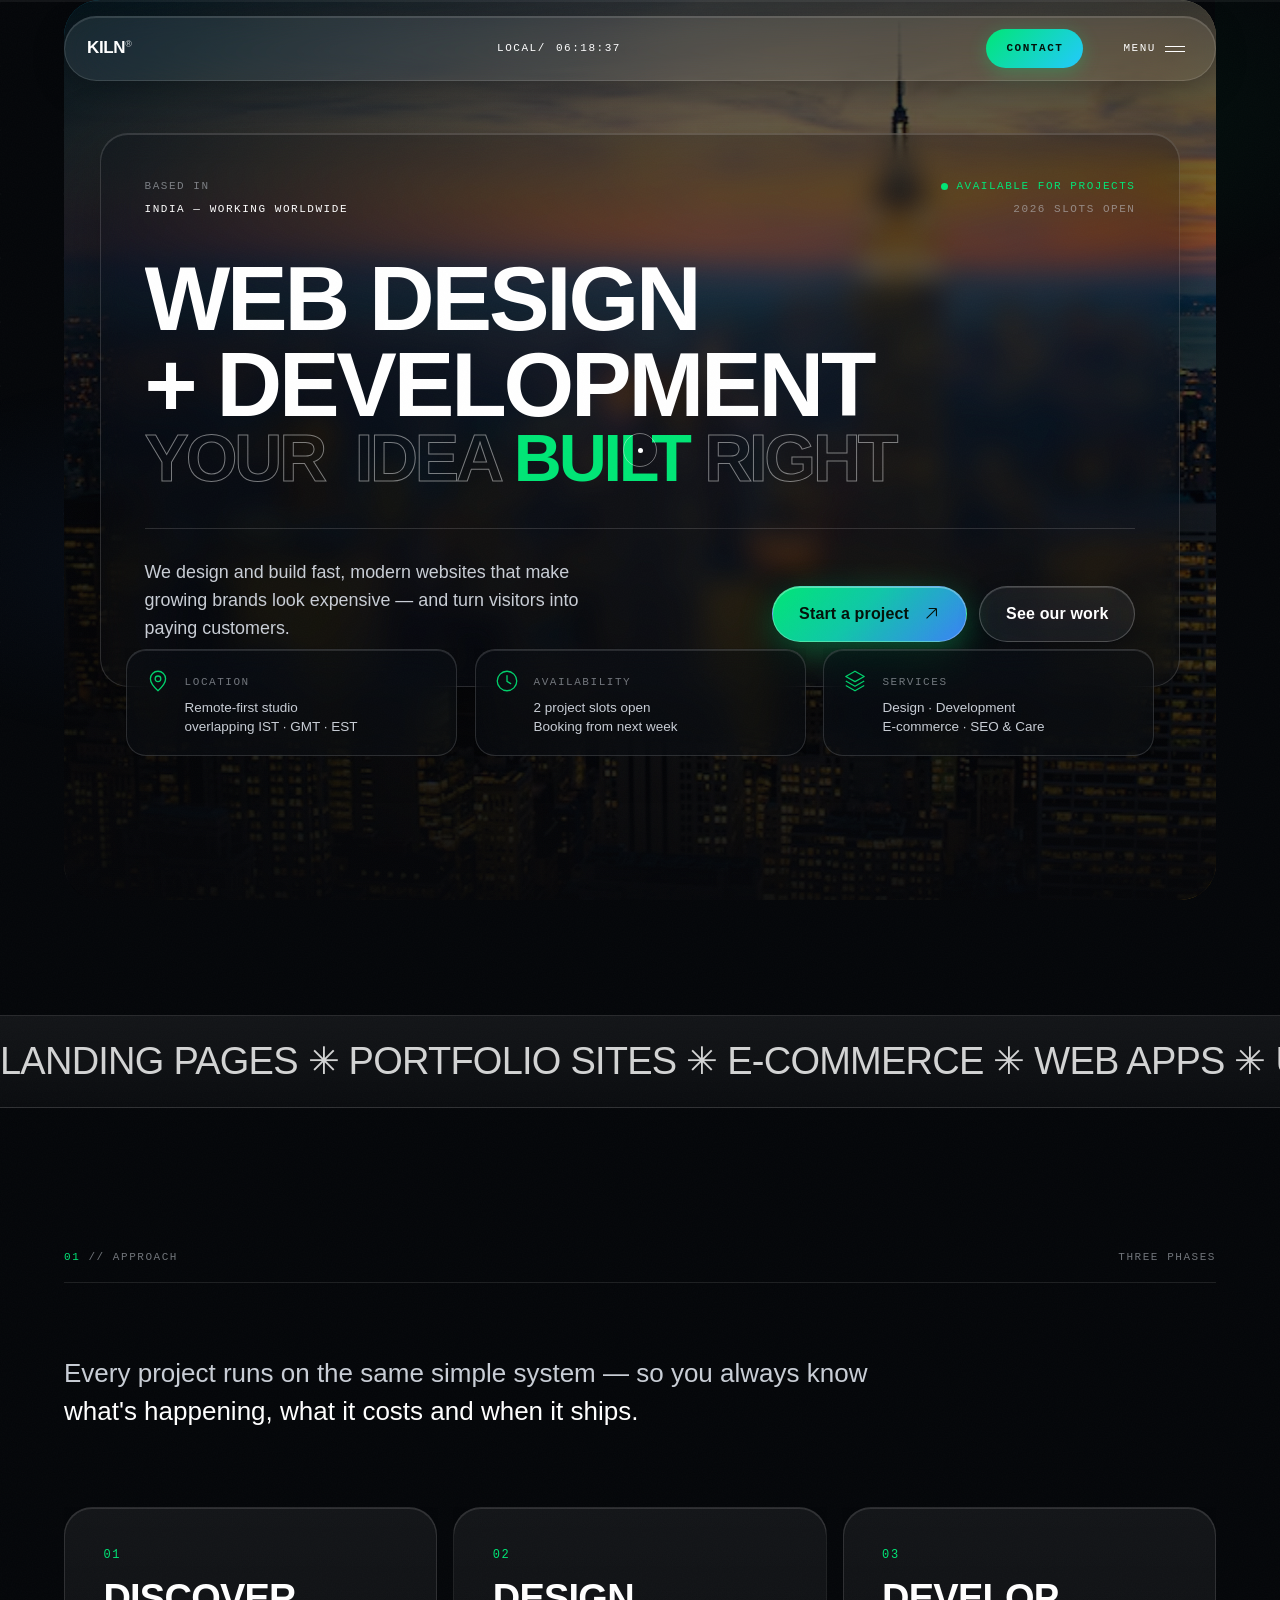
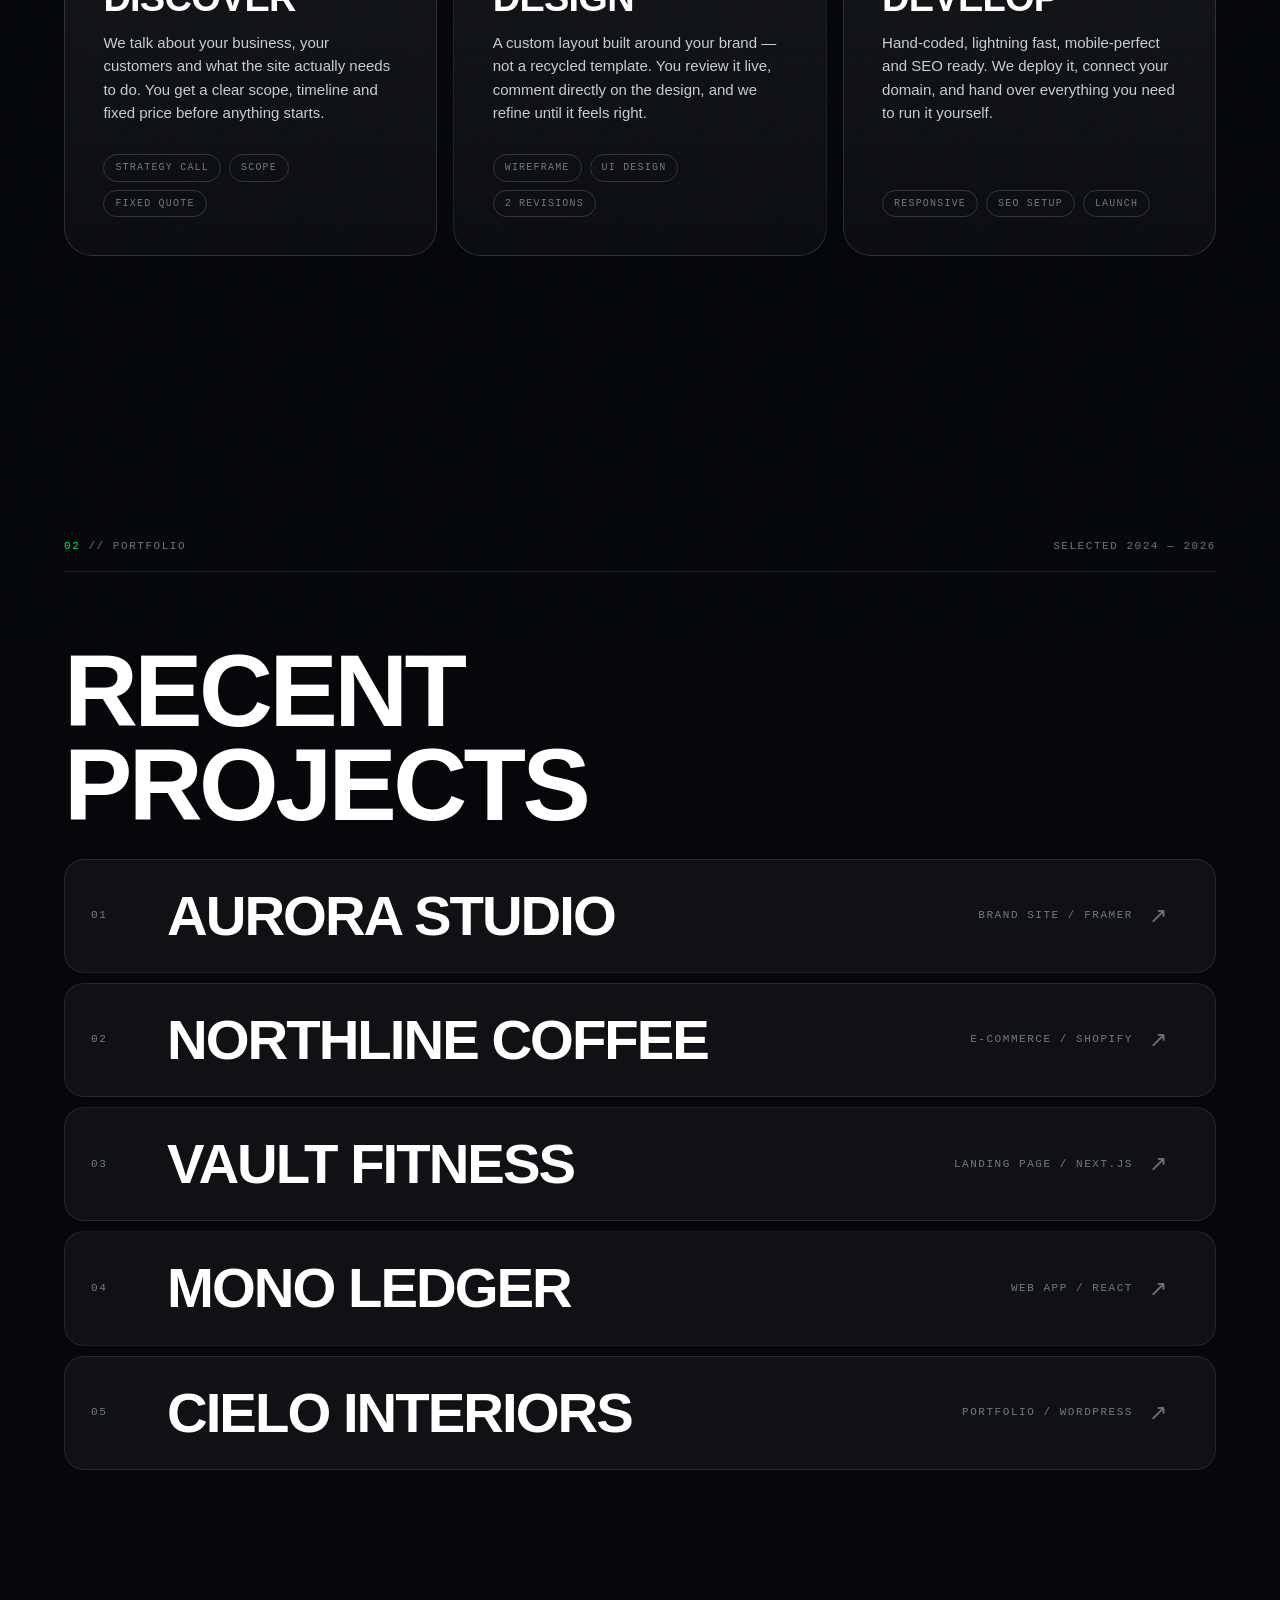
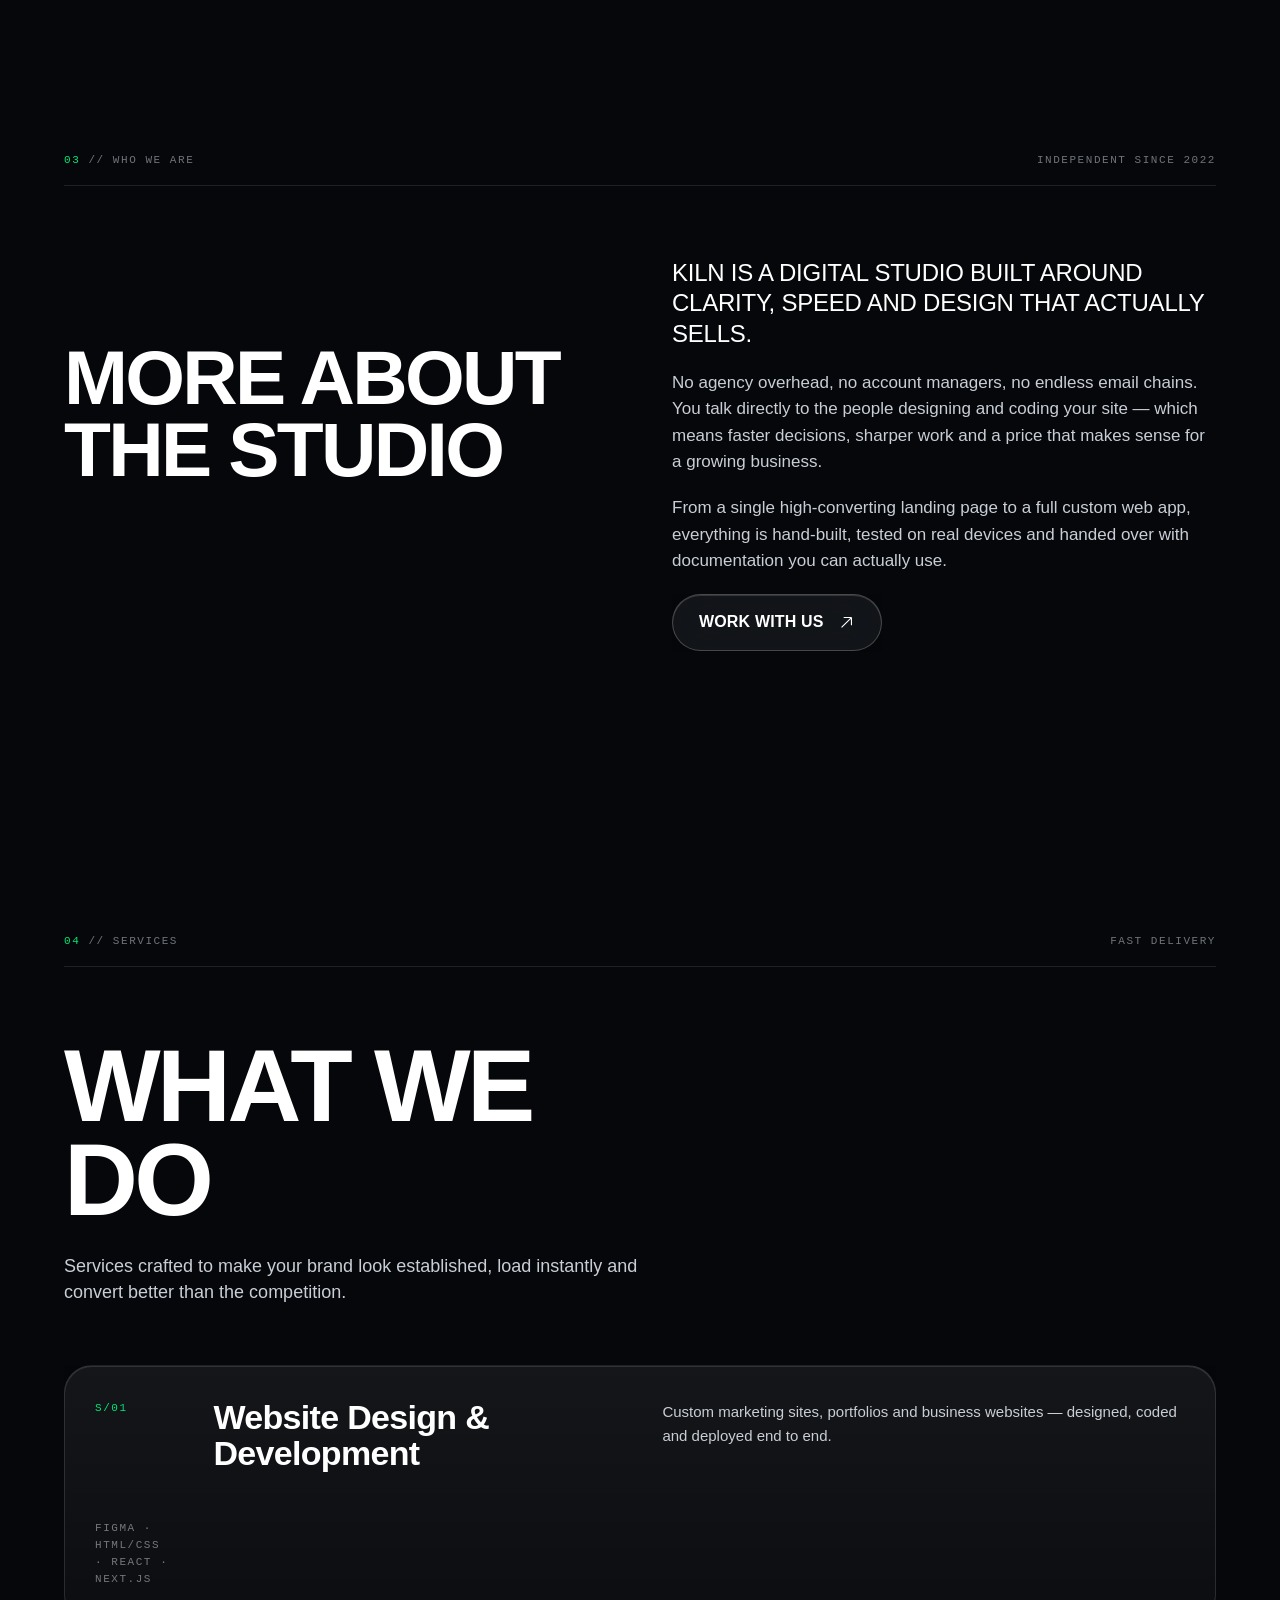
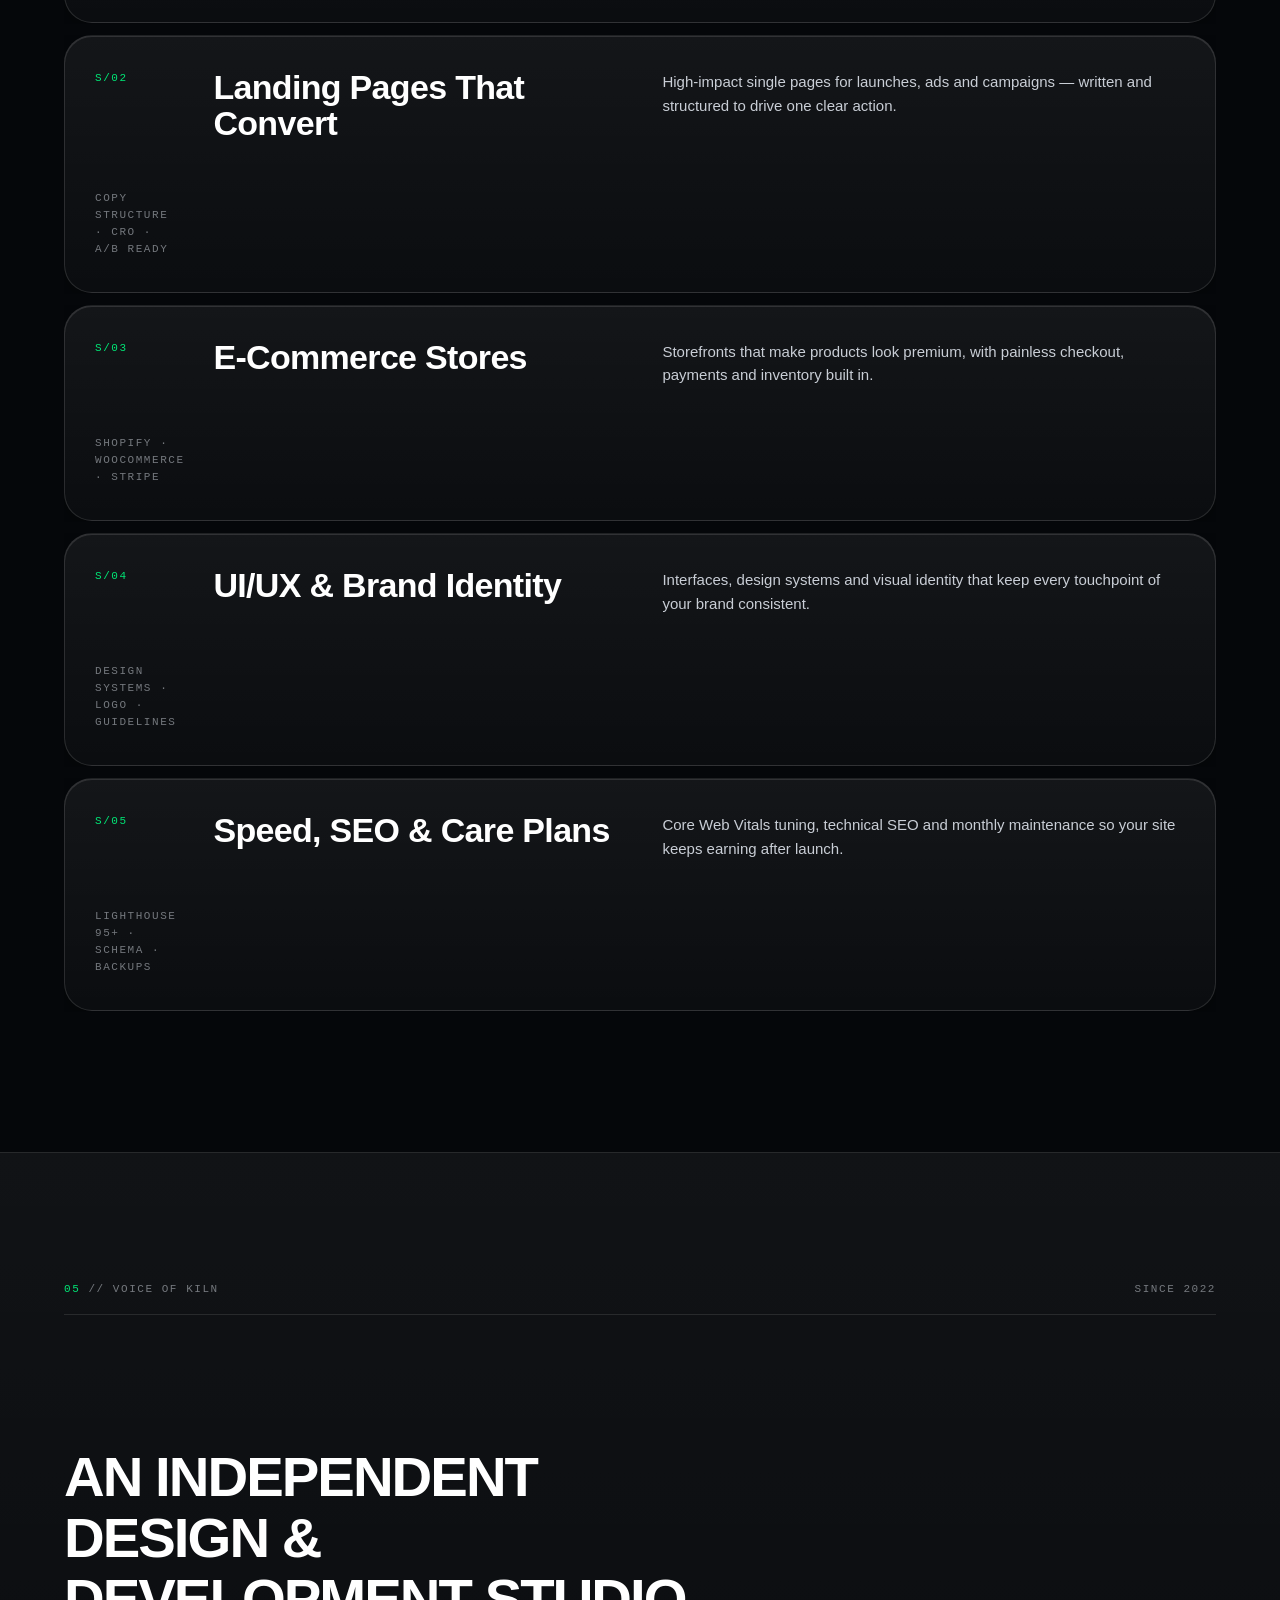
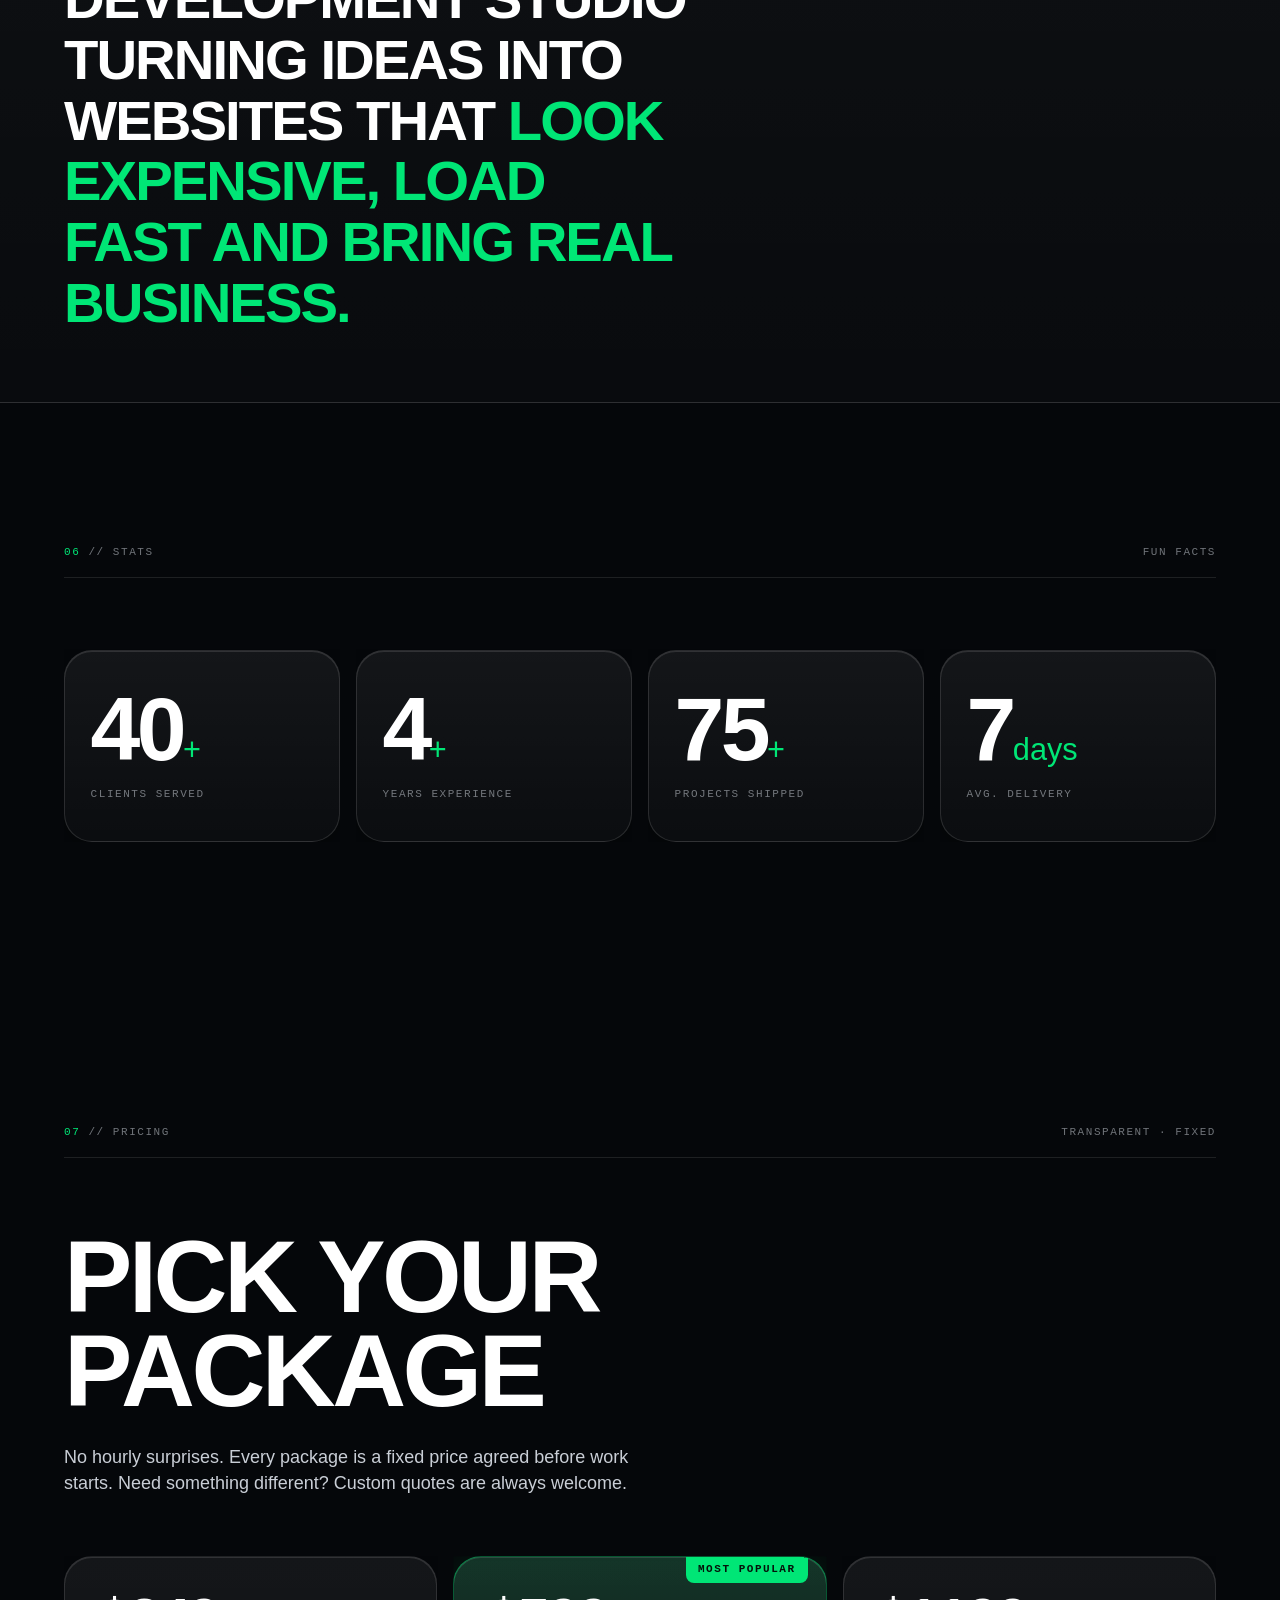
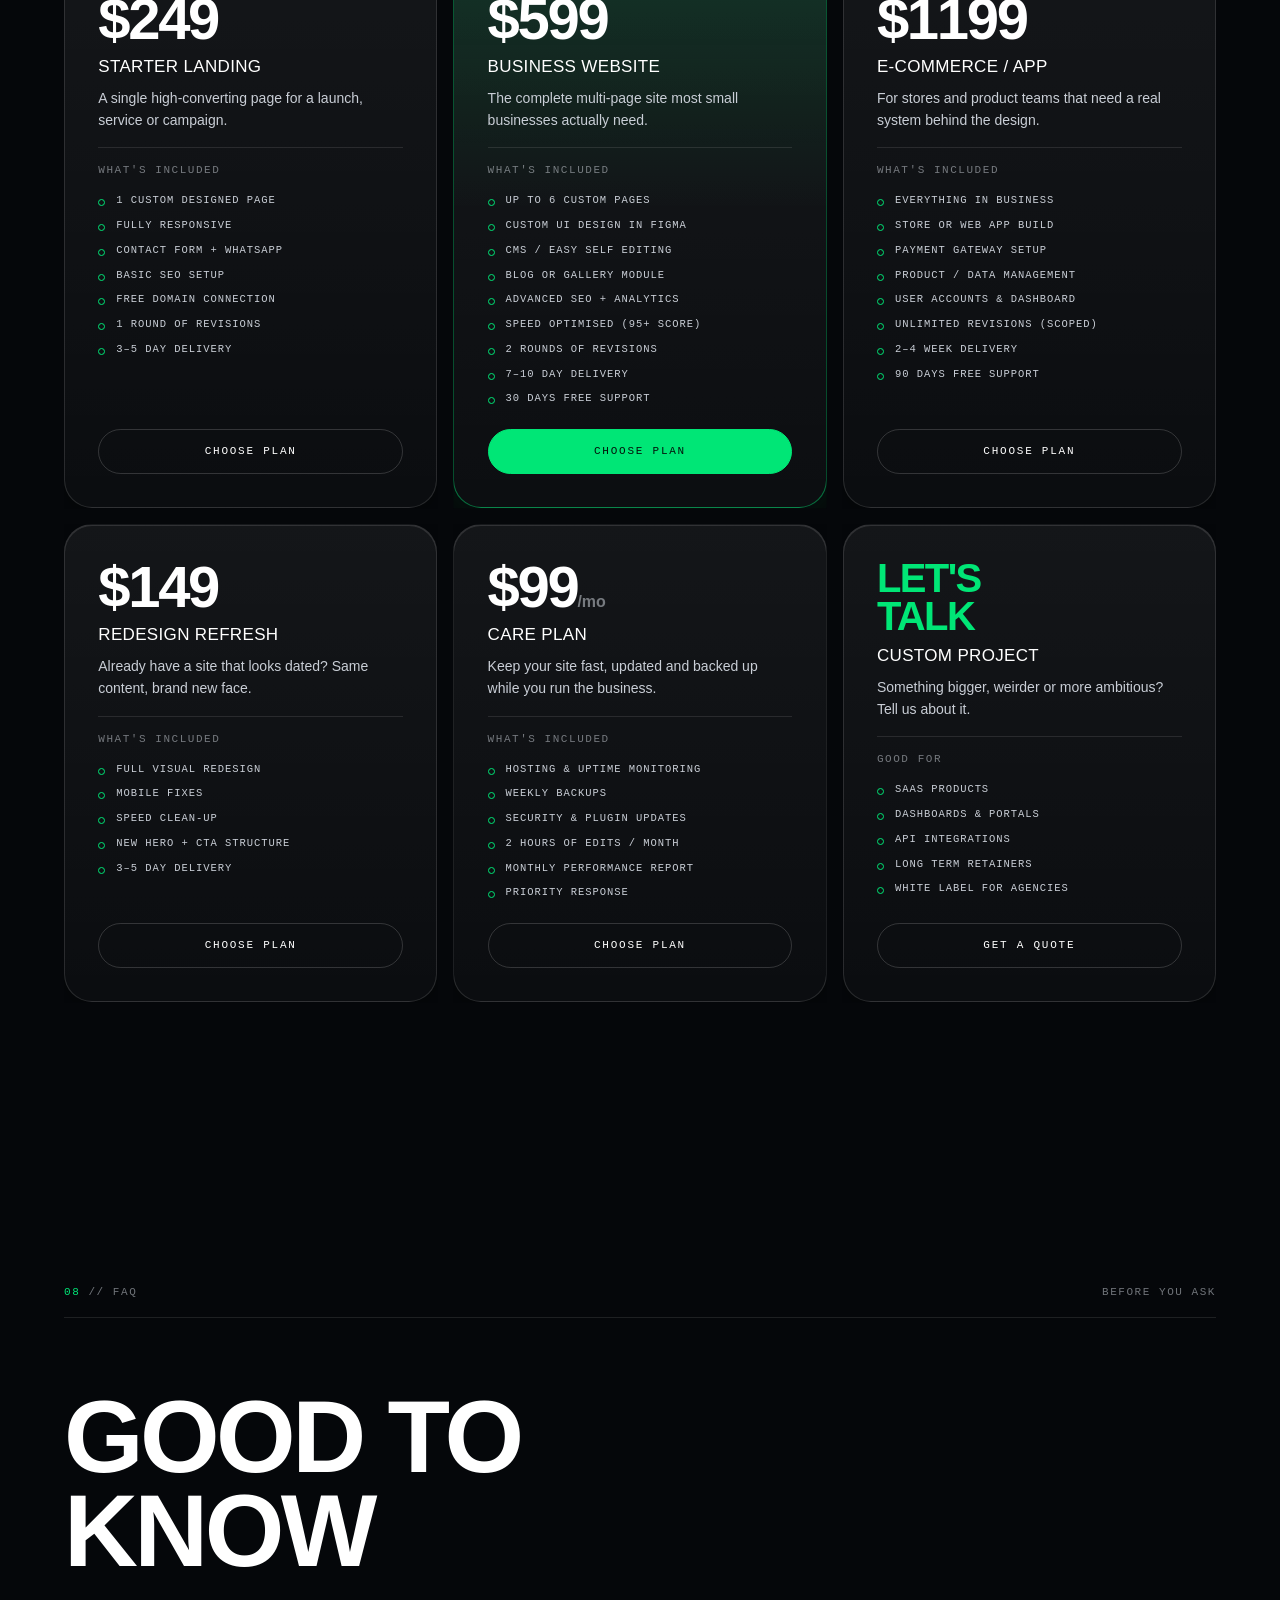
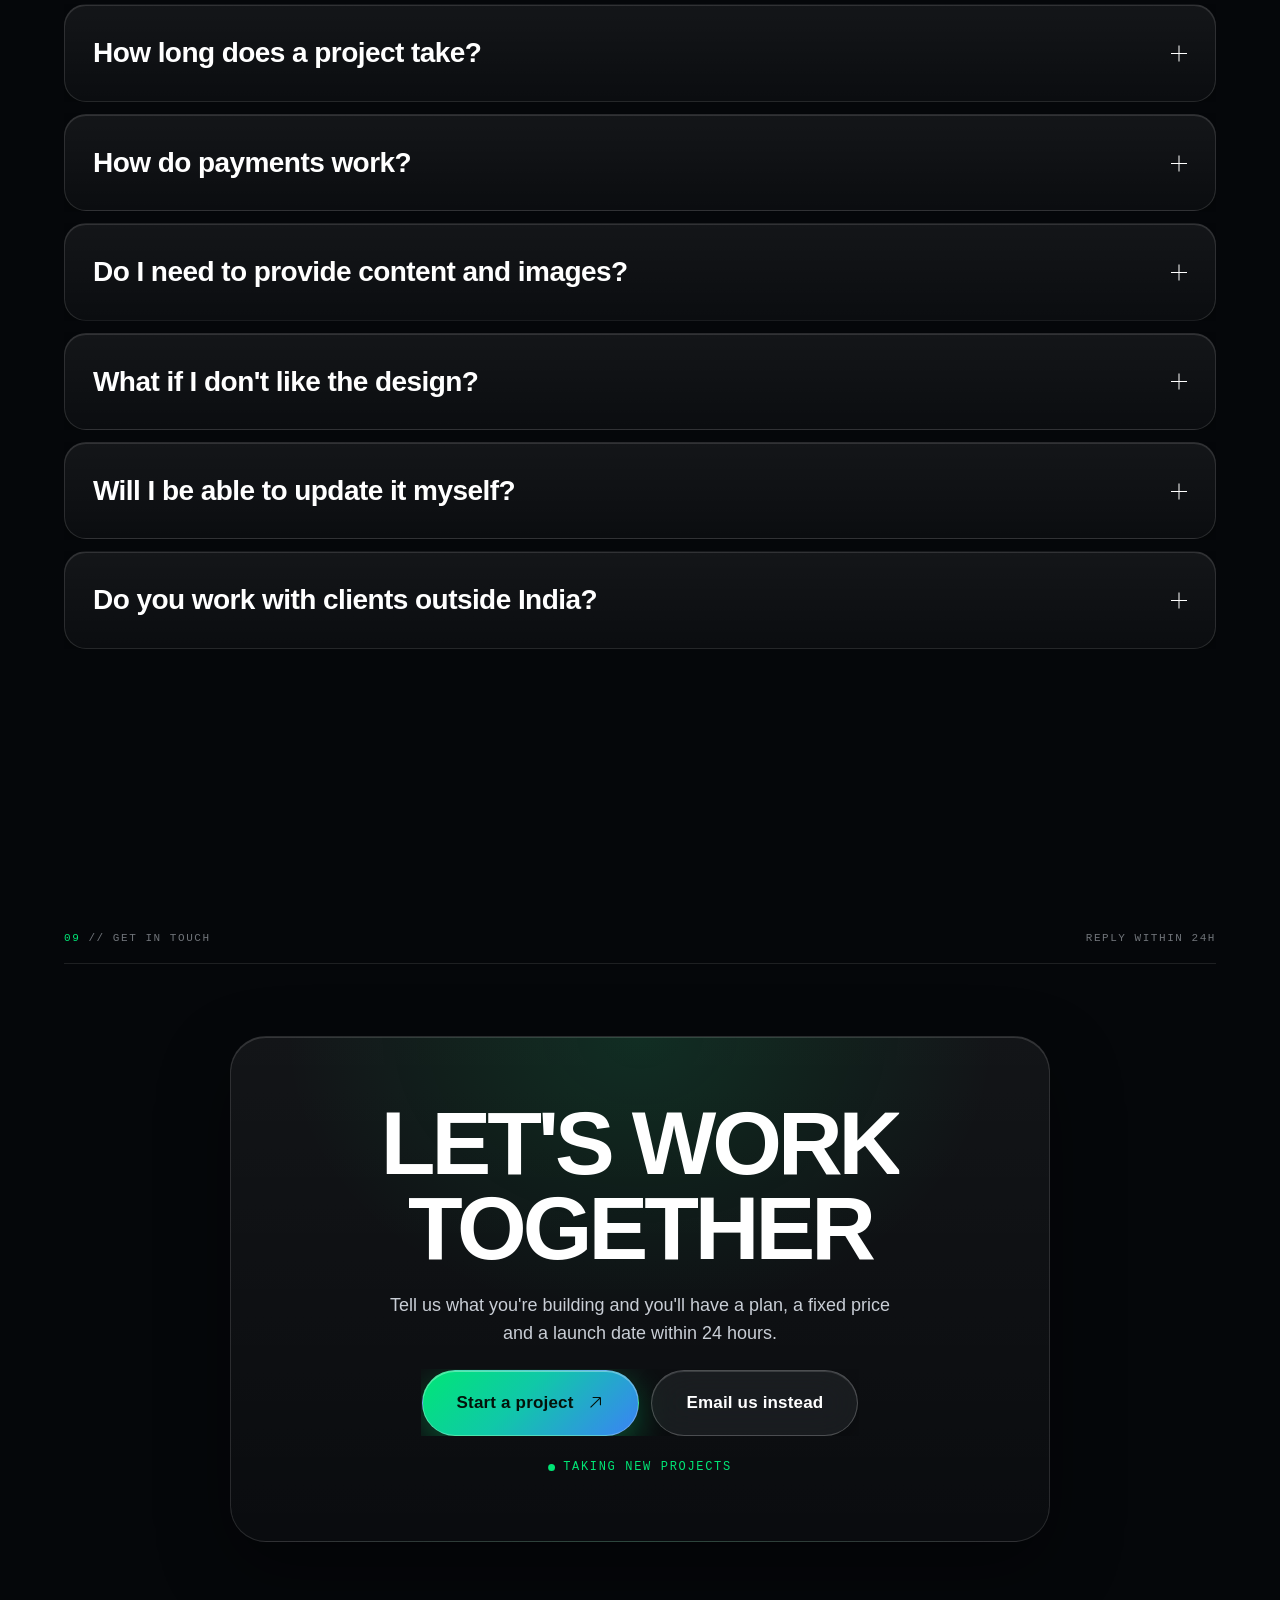
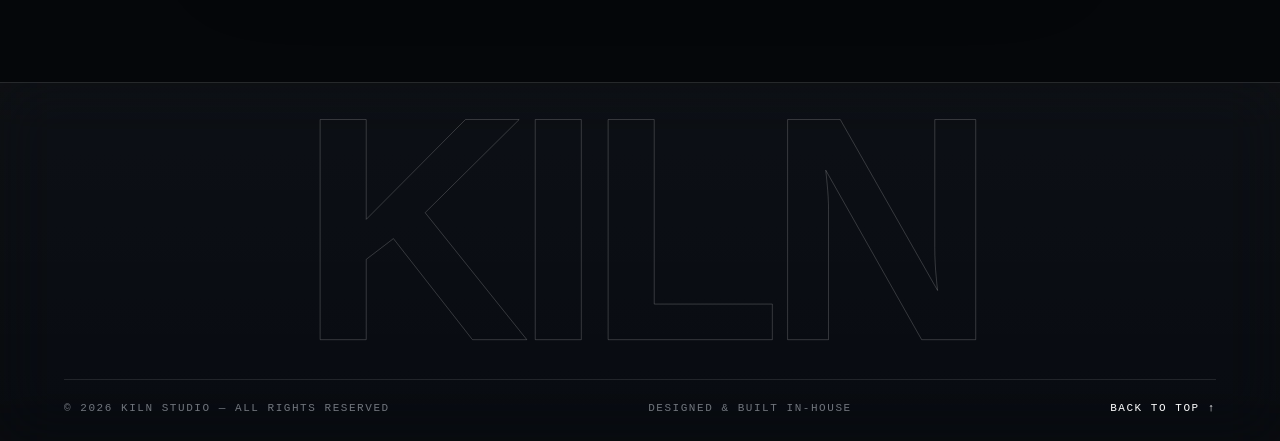
==== commit 1059ce9d: "Unify typography, fix budget label overlap, make the glass read Three problems visible on the contac" ====
--- a/index.html
+++ b/index.html
@@ -14,7 +14,7 @@
 
 <link rel="preload" as="image" href="assets/hero-city.avif" fetchpriority="high" />
 <link rel="preconnect" href="https://api.fontshare.com" />
-<link rel="stylesheet" href="https://api.fontshare.com/v2/css?f[]=clash-display@400,500,600,700&f[]=satoshi@300,400,500,700&display=swap" />
+<link rel="stylesheet" href="https://api.fontshare.com/v2/css?f[]=satoshi@300,400,500,700,900&display=swap" />
 <link rel="stylesheet" href="css/style.css" />
 <script>
   /* Entrance animations hide content until revealed. Only opt in when JS
--- a/css/style.css
+++ b/css/style.css
@@ -23,9 +23,13 @@
   --radius:    28px;
   --radius-lg: 36px;
 
-  --display: "SF Pro Display",-apple-system,"Satoshi","Satoshi Placeholder",Segoe UI,sans-serif;
-  --brandf:  "Clash Display","Clash Display Placeholder",var(--display);
-  --body:    "SF Pro Text",-apple-system,"Satoshi","Satoshi Placeholder",Segoe UI,sans-serif;
+  /* One family for everything. "SF Pro" and -apple-system only exist on
+     Apple hardware, so they made the same page render in two different
+     faces depending on the machine. Satoshi ships from Fontshare and
+     looks identical everywhere. */
+  --display: "Satoshi","Satoshi Placeholder",Segoe UI,Helvetica,Arial,sans-serif;
+  --brandf:  var(--display);
+  --body:    var(--display);
   --mono:    ui-monospace,SFMono-Regular,"SF Mono",Menlo,monospace;
 
   --pad: clamp(20px, 5vw, 80px);
@@ -992,7 +996,7 @@
 /* ── aurora backdrop ─────────────────────────────────────── */
 .aurora{ position:fixed; inset:0; z-index:-2; pointer-events:none; overflow:hidden; }
 .aurora i{
-  position:absolute; border-radius:50%; filter:blur(100px); opacity:.5;
+  position:absolute; border-radius:50%; filter:blur(90px); opacity:.85;
   will-change:transform;
 }
 .aurora i:nth-child(1){
@@ -1013,9 +1017,11 @@
 @keyframes aur1{ to{ transform:translate3d(10vw,10vh,0) scale(1.2); } }
 @keyframes aur2{ to{ transform:translate3d(-9vw,-8vh,0) scale(1.16); } }
 @keyframes aur3{ to{ transform:translate3d(6vw,-12vh,0) scale(1.22); } }
-.page-contact::before{     /* keeps the aurora readable */
+.page-contact::before{     /* veil, light enough to let colour through */
   content:""; position:fixed; inset:0; z-index:-1; pointer-events:none;
-  background:linear-gradient(180deg, rgba(6,7,10,.74), rgba(6,7,10,.88));
+  background:
+    radial-gradient(ellipse 70% 60% at 50% 40%, rgba(6,7,10,.30), transparent 70%),
+    linear-gradient(180deg, rgba(6,7,10,.52), rgba(6,7,10,.72));
 }
 
 /* ── layout ──────────────────────────────────────────────── */
@@ -1127,7 +1133,12 @@
   padding:26px 16px 11px; resize:vertical;
   transition:border-color .35s, background .35s;
 }
-.cfield select{ padding:22px 16px 10px; }
+.cfield select{
+  padding:30px 40px 12px 16px; line-height:1.2;
+  appearance:none; -webkit-appearance:none;
+  background-image:url("data:image/svg+xml,%3Csvg xmlns='http://www.w3.org/2000/svg' viewBox='0 0 24 24' fill='none'%3E%3Cpath d='M6 9l6 6 6-6' stroke='%23C9CED6' stroke-width='1.6' stroke-linecap='round' stroke-linejoin='round'/%3E%3C/svg%3E");
+  background-repeat:no-repeat; background-position:right 15px center; background-size:18px;
+}
 .cfield select option{ background:#0d1117; }
 .cfield label{
   position:absolute; left:17px; top:18px;
@@ -1138,11 +1149,11 @@
 .cfield input:not(:placeholder-shown) + label,
 .cfield textarea:focus + label,
 .cfield textarea:not(:placeholder-shown) + label,
-.cfield__static{
-  top:9px; font-size:11px; letter-spacing:.1em; text-transform:uppercase;
+.cfield label.cfield__static{
+  top:10px; font-size:10.5px; letter-spacing:.1em; text-transform:uppercase;
   font-family:var(--mono); color:var(--accent);
 }
-.cfield__static{ color:rgba(201,206,214,.62); }
+.cfield label.cfield__static{ color:rgba(201,206,214,.6); }
 .cfield input:focus,.cfield textarea:focus,.cfield select:focus{
   outline:none; background:rgba(255,255,255,.075); border-color:rgba(255,255,255,.22);
 }
@@ -1187,3 +1198,43 @@
 }
 .cta-band__sub{ color:var(--muted); font-size:clamp(15px,1.6vw,18px); max-width:52ch; }
 .cta-band__actions{ display:flex; flex-wrap:wrap; gap:12px; justify-content:center; }
+
+/* ══════════════ CONTACT CARD — PREMIUM PASS ══════════════ */
+
+/* A conic gradient slowly orbits the card edge. Painted into the 1px
+   border box only, so it reads as light catching a glass rim. */
+.cform{
+  background:rgba(255,255,255,.075);
+  border-color:transparent;
+  background-clip:padding-box;
+  isolation:isolate;
+}
+.cform::before{
+  content:""; position:absolute; inset:-1px; z-index:-1;
+  border-radius:inherit; padding:1px;
+  background:conic-gradient(from var(--a,0deg),
+    rgba(255,255,255,.28), rgba(0,230,118,.85), rgba(59,130,246,.8),
+    rgba(255,255,255,.18), rgba(255,255,255,.28));
+  -webkit-mask:linear-gradient(#000 0 0) content-box, linear-gradient(#000 0 0);
+  -webkit-mask-composite:xor; mask-composite:exclude;
+  animation:orbit 9s linear infinite;
+}
+@property --a{ syntax:'<angle>'; initial-value:0deg; inherits:false; }
+@keyframes orbit{ to{ --a:360deg; } }
+
+/* soft spotlight following the pointer across the card */
+.cform::after{
+  content:""; position:absolute; inset:0; z-index:-1;
+  border-radius:inherit; pointer-events:none; opacity:0;
+  background:radial-gradient(320px circle at var(--sx,50%) var(--sy,50%),
+    rgba(255,255,255,.10), transparent 60%);
+  transition:opacity .5s var(--ease);
+}
+.cform:hover::after{ opacity:1; }
+
+/* the heading matches the headline family and weight now */
+.cform__top h2{ font-weight:700; letter-spacing:-.03em; }
+
+@media (prefers-reduced-motion:reduce){
+  .cform::before{ animation:none; }
+}
